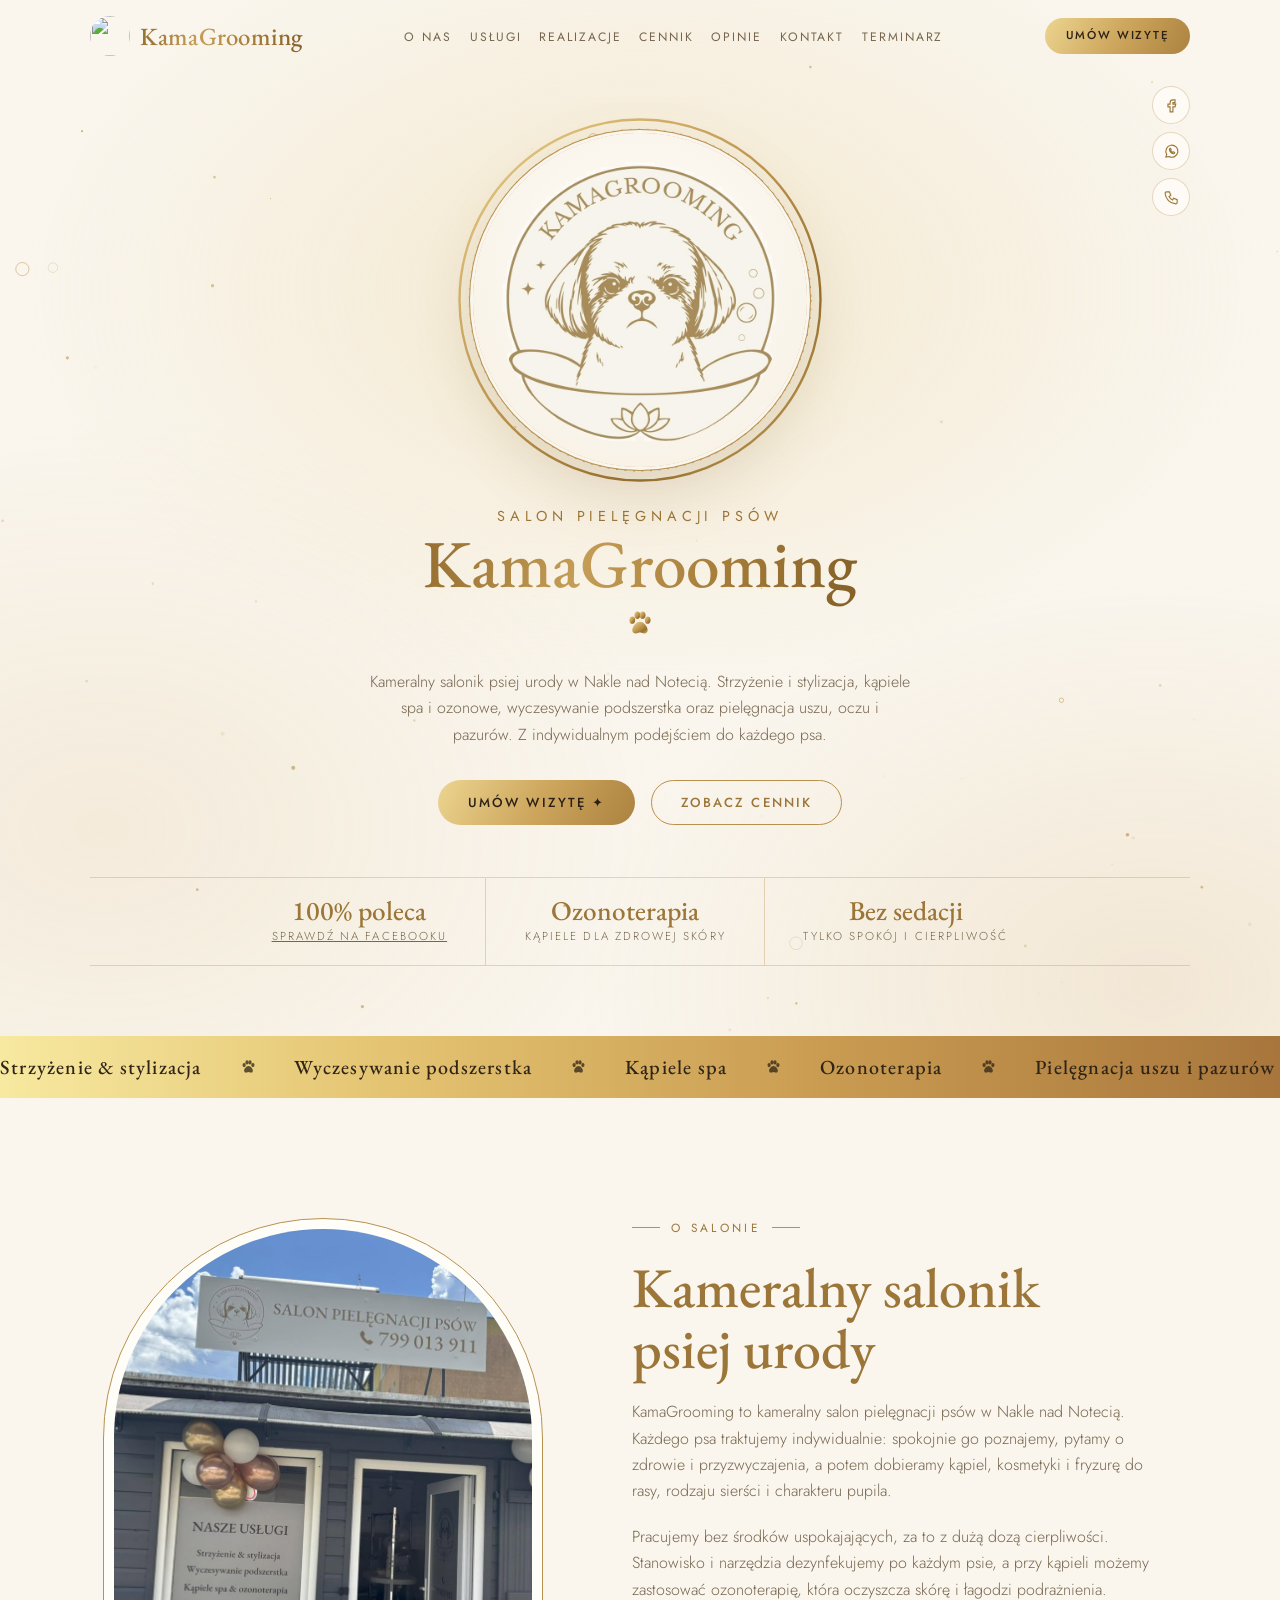
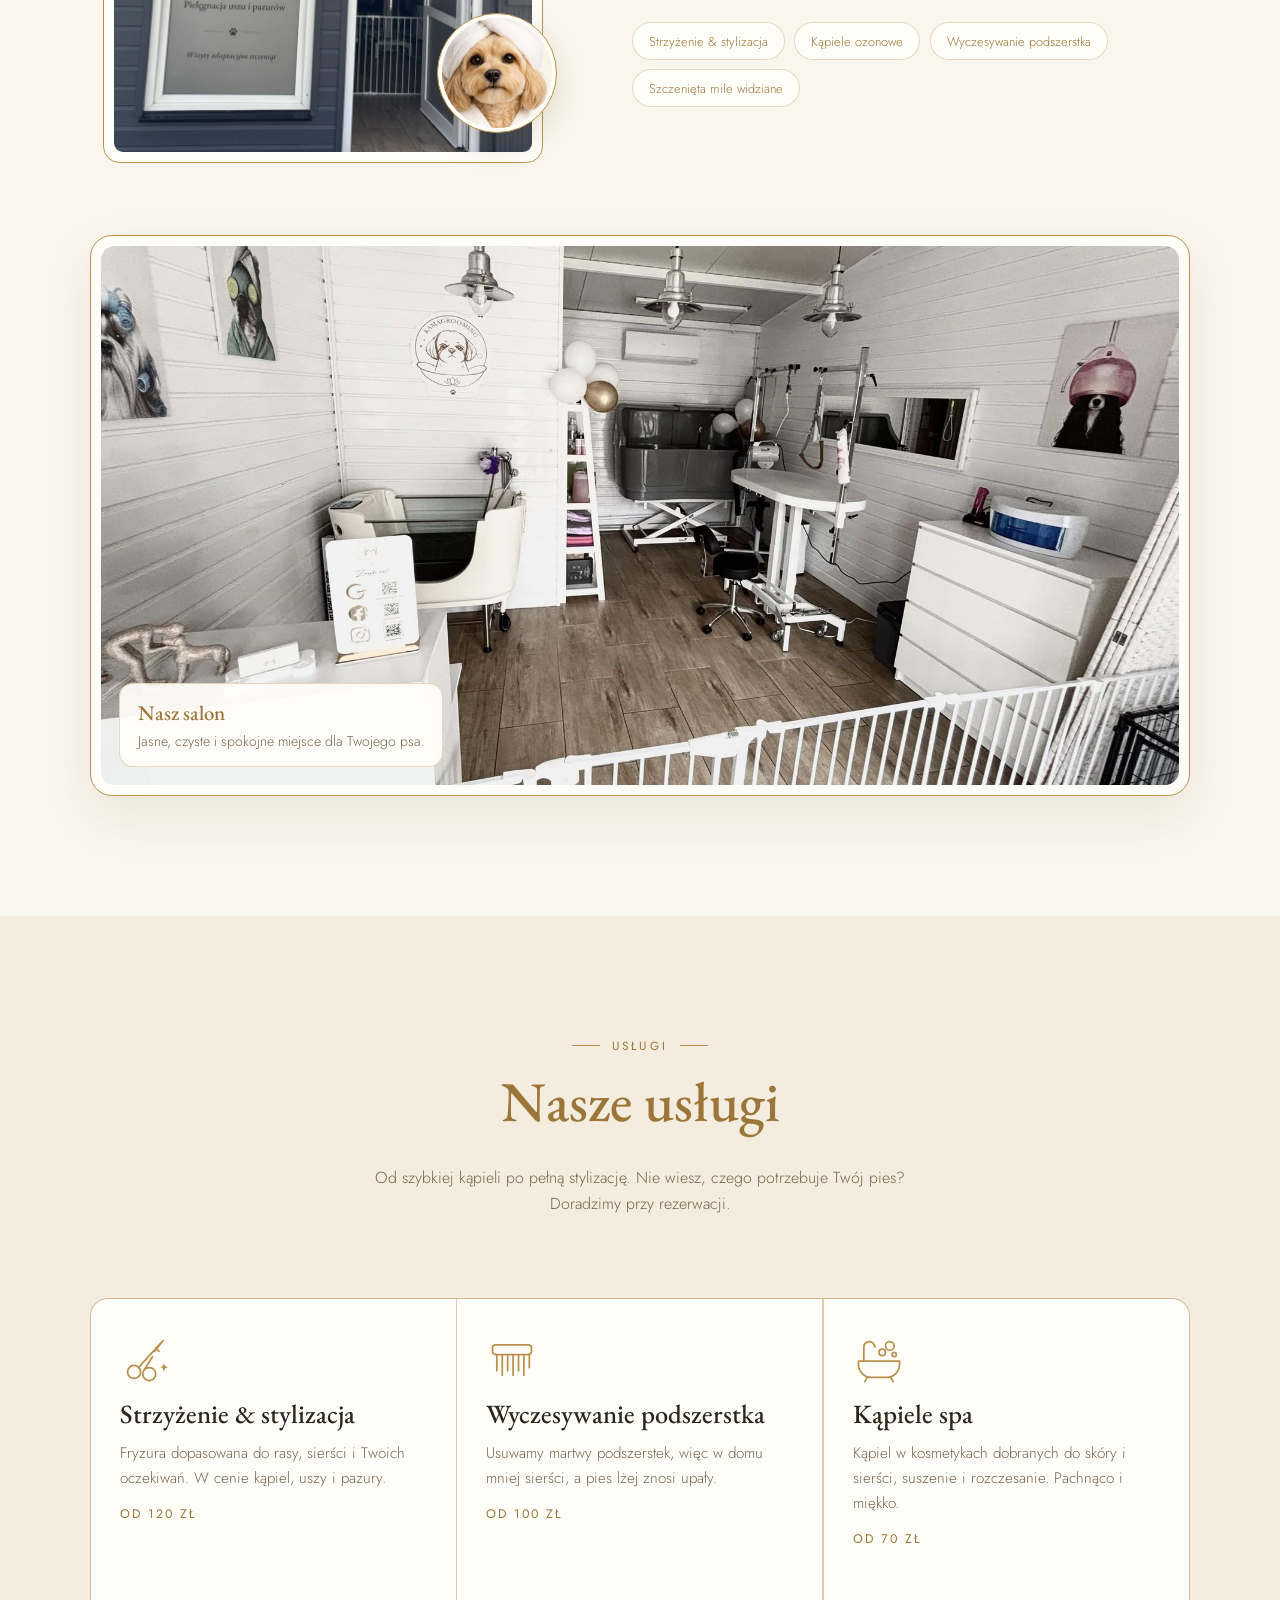
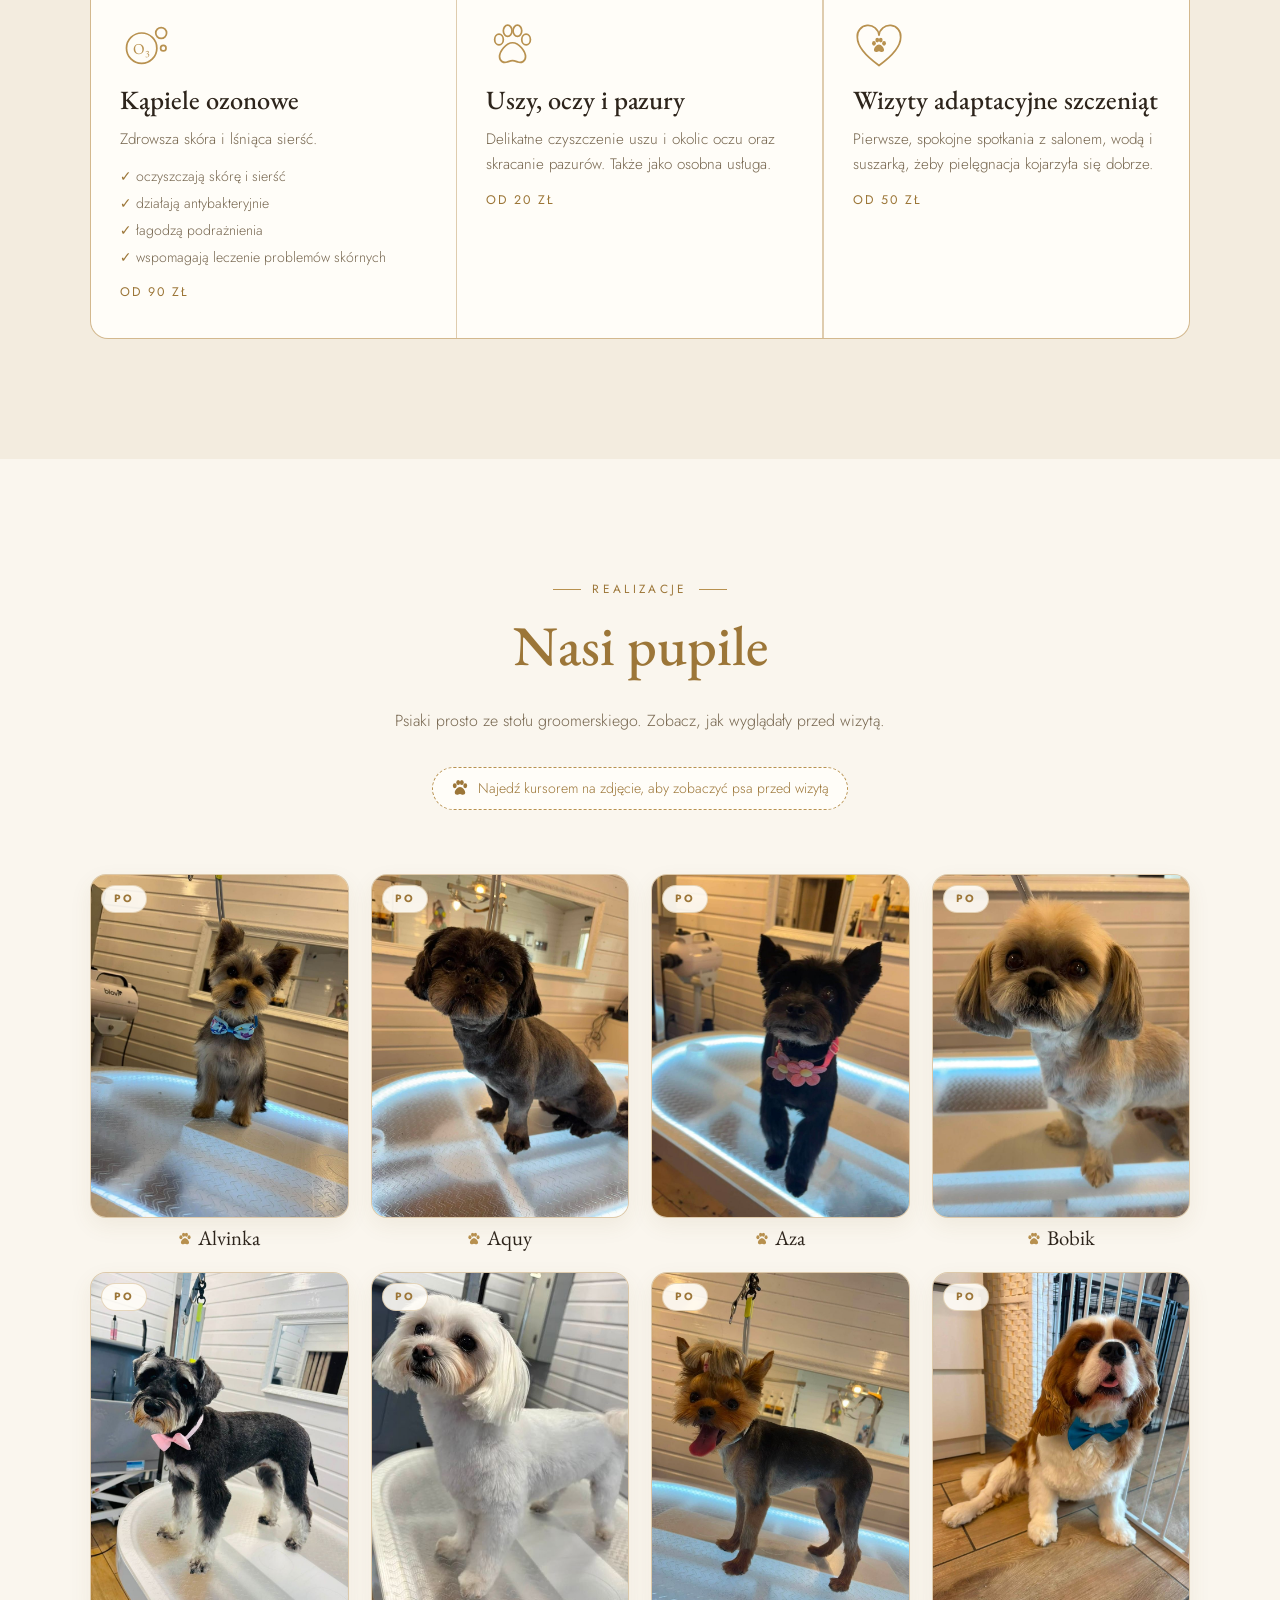
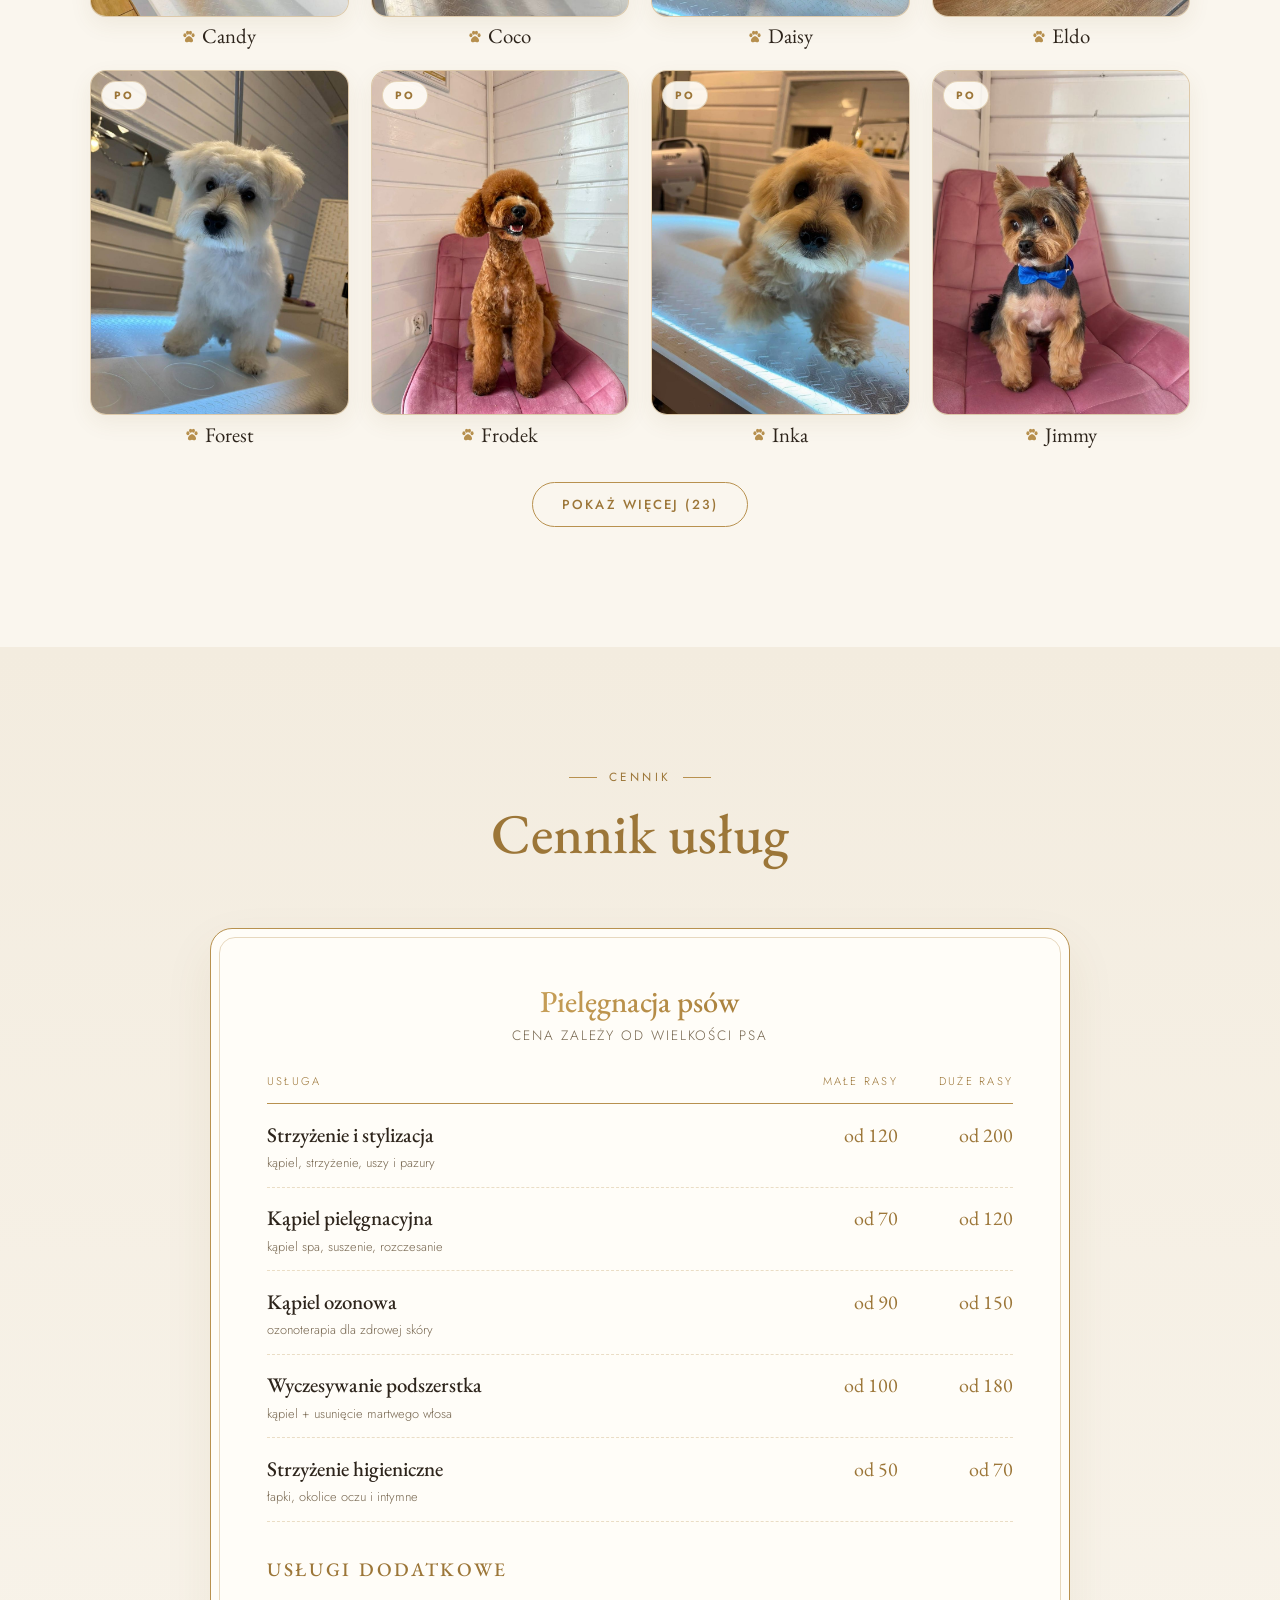
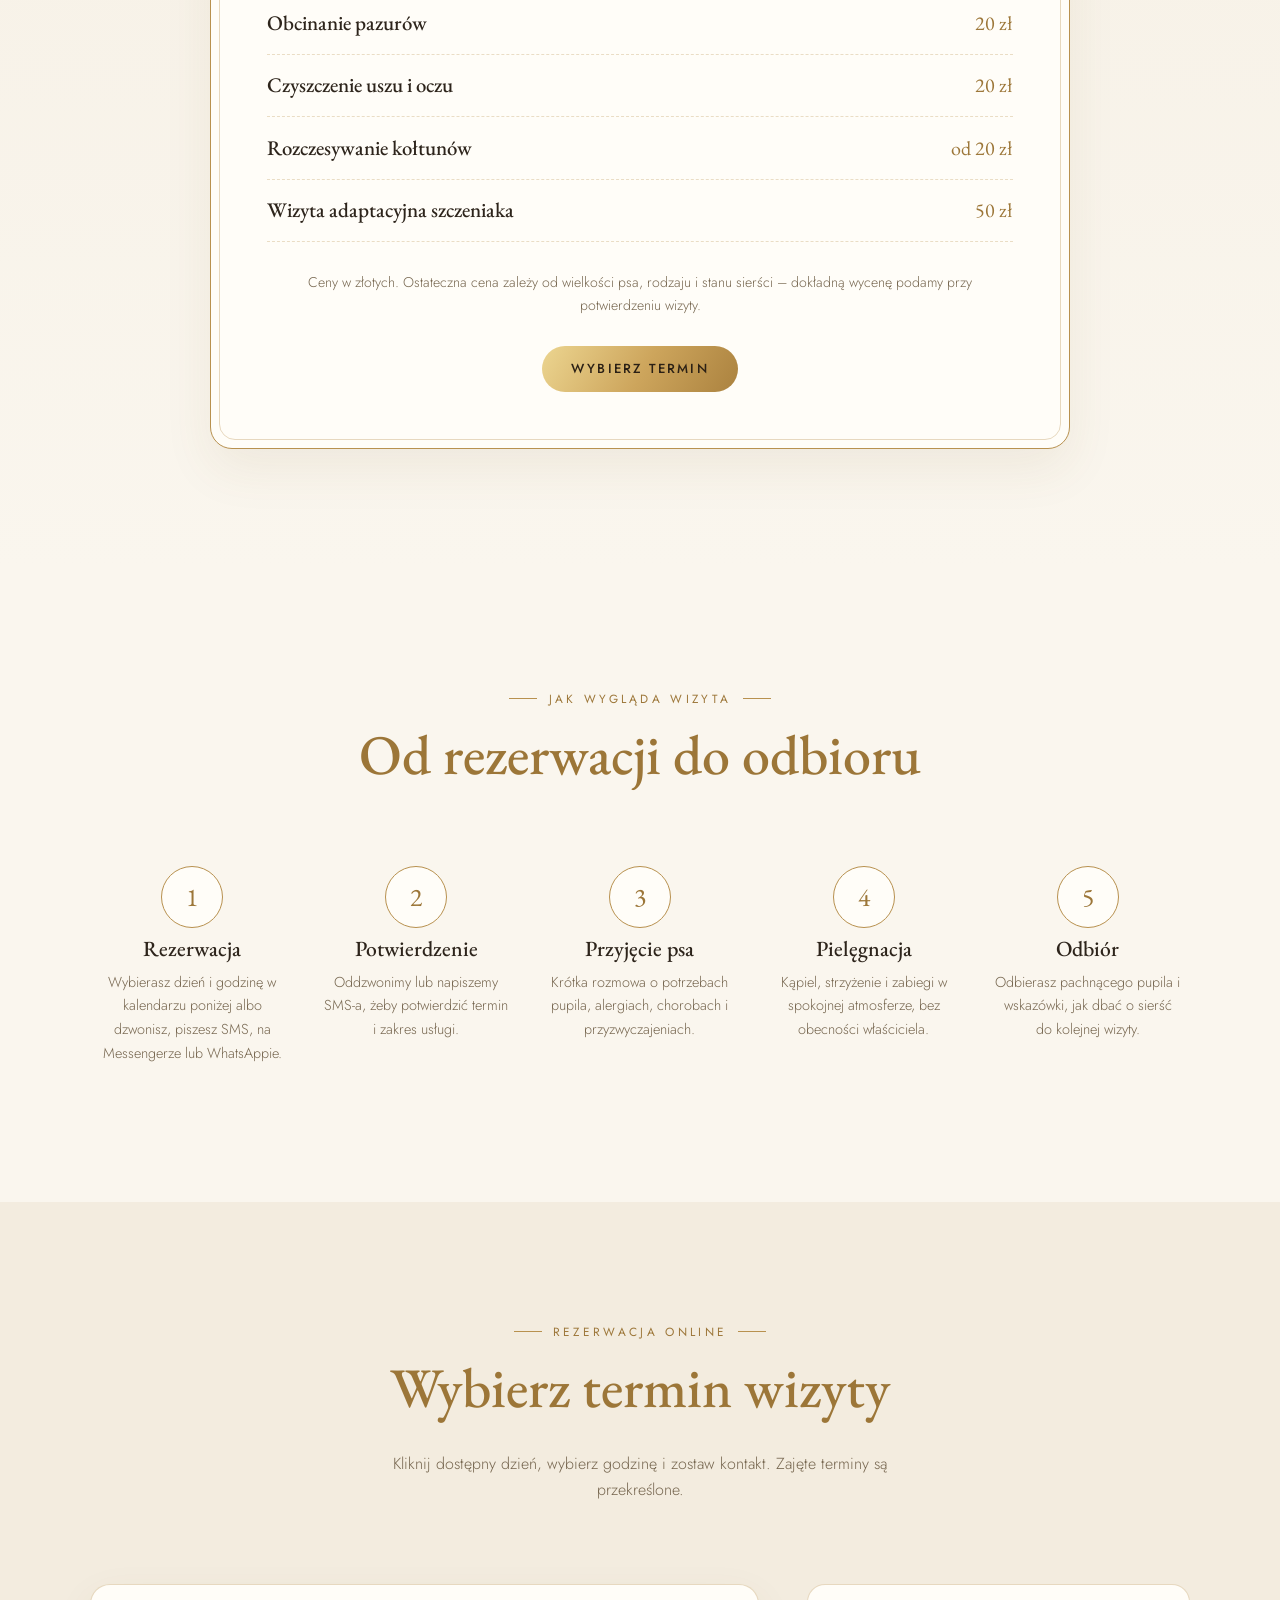
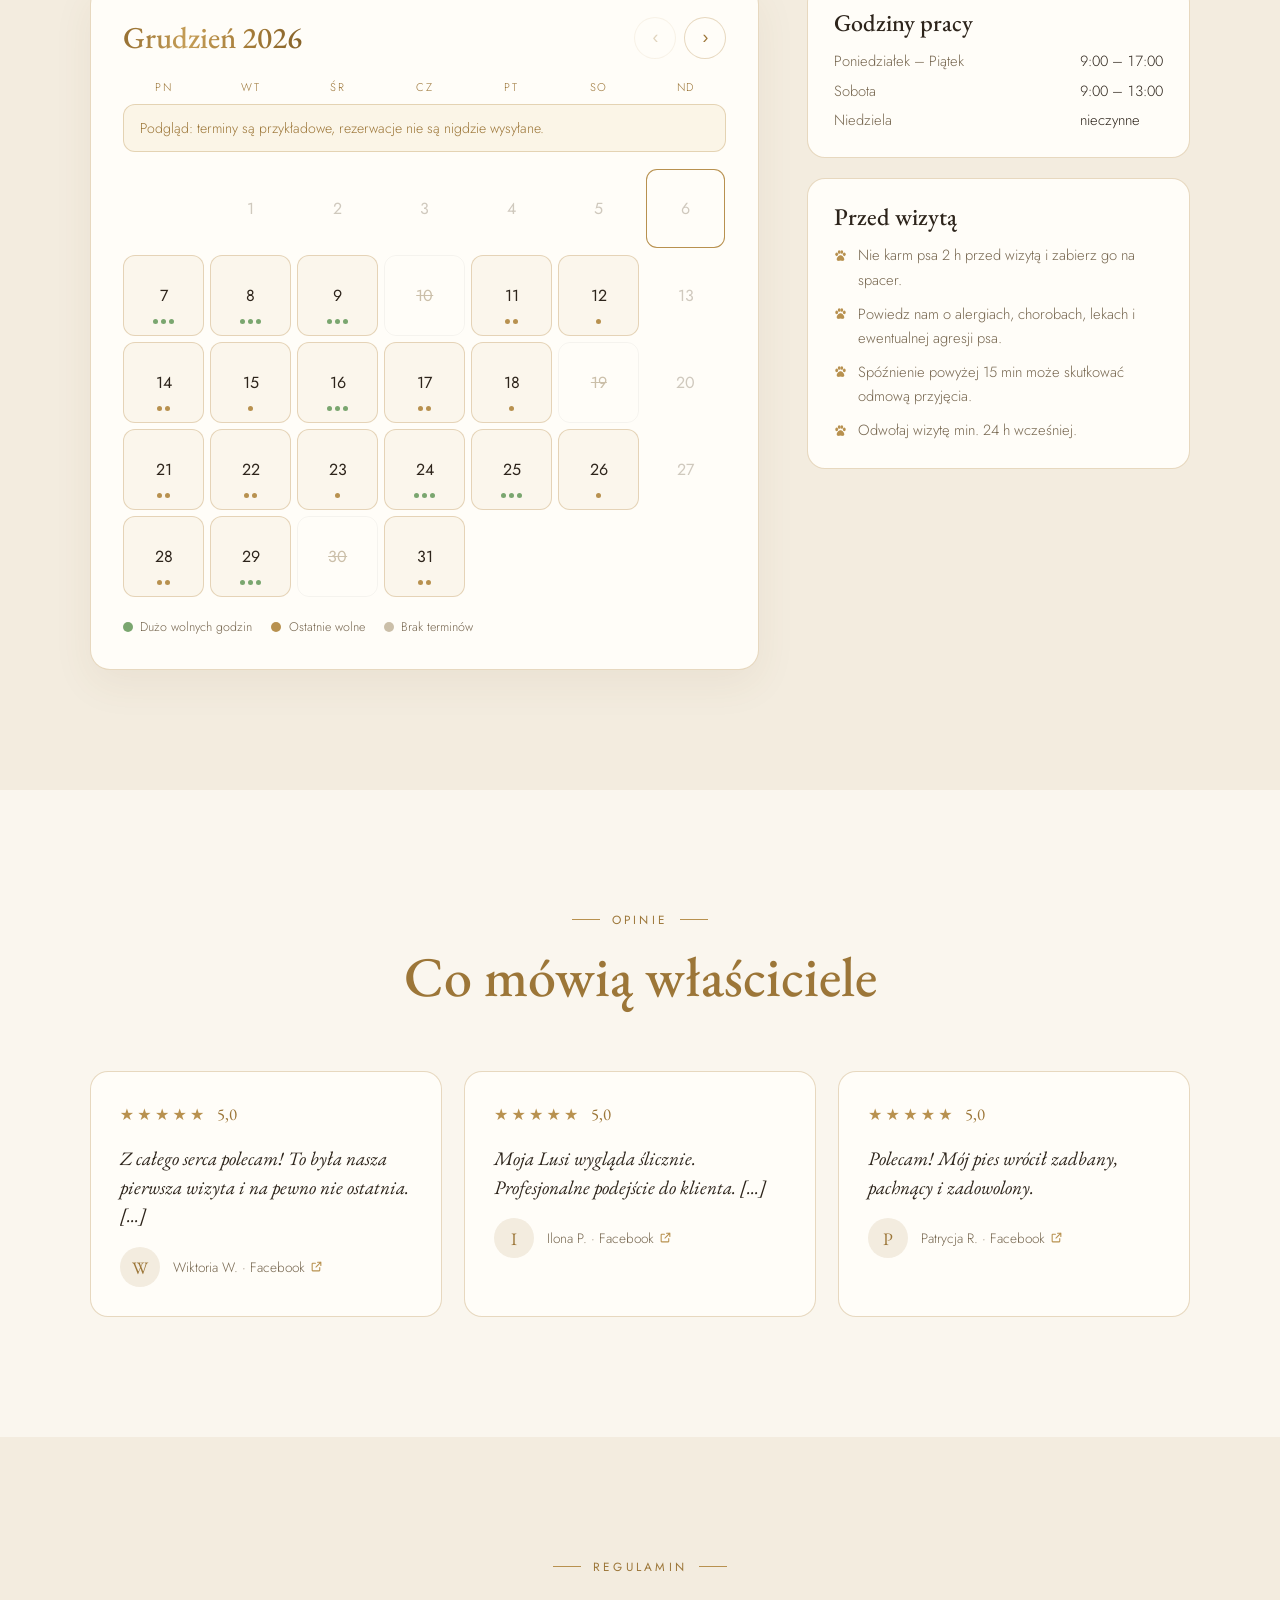
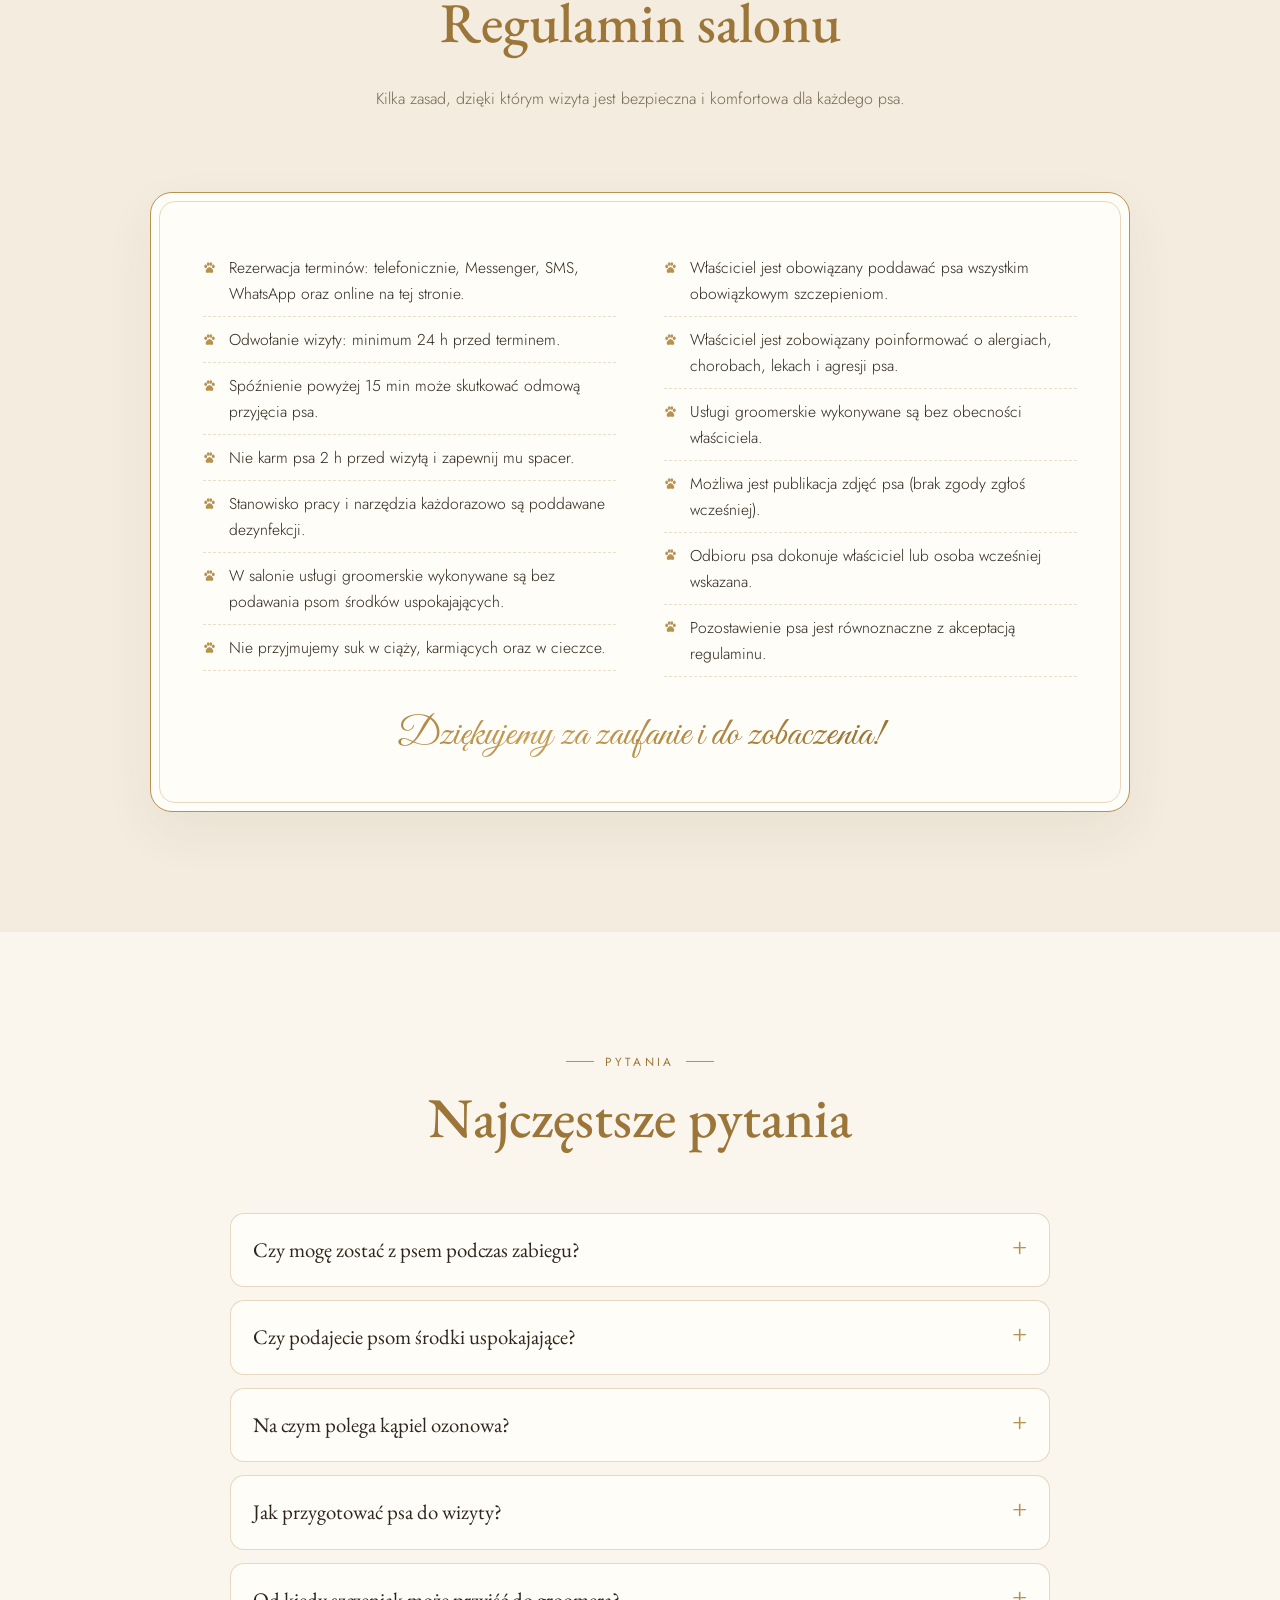
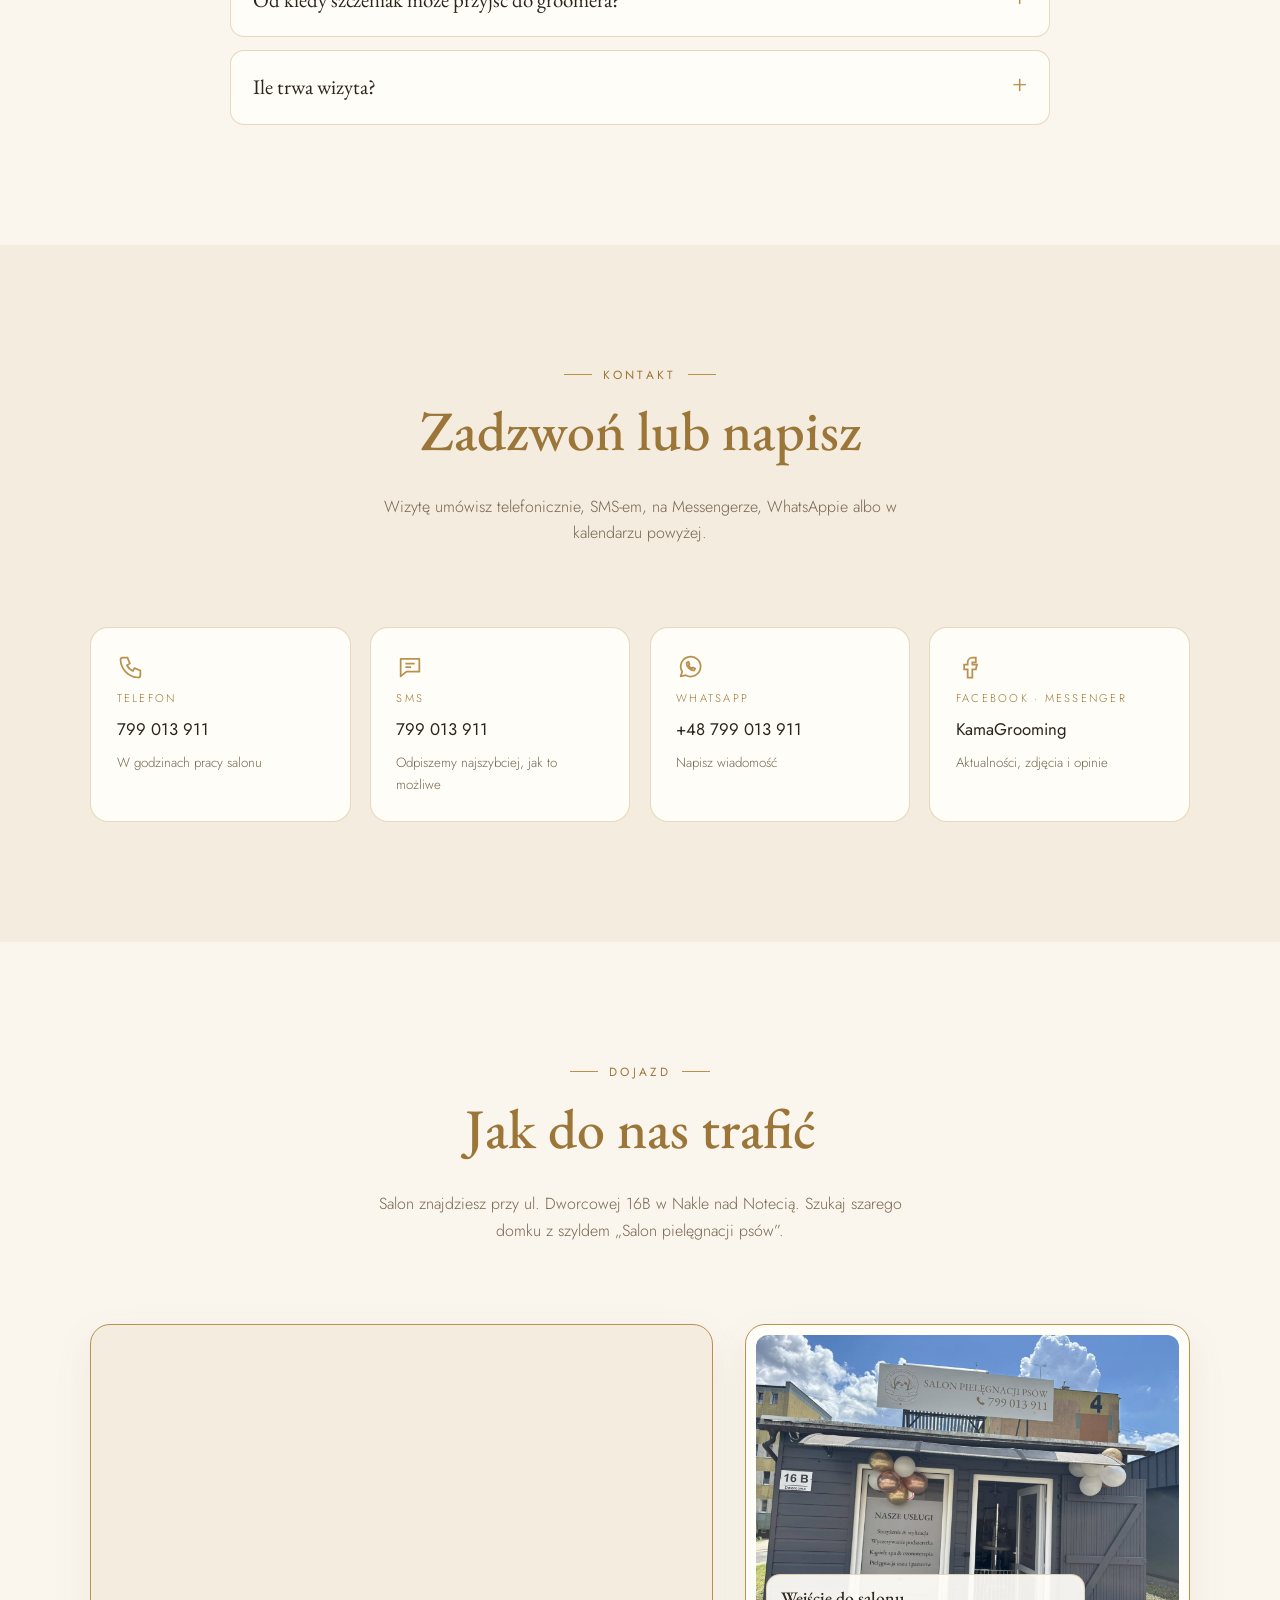
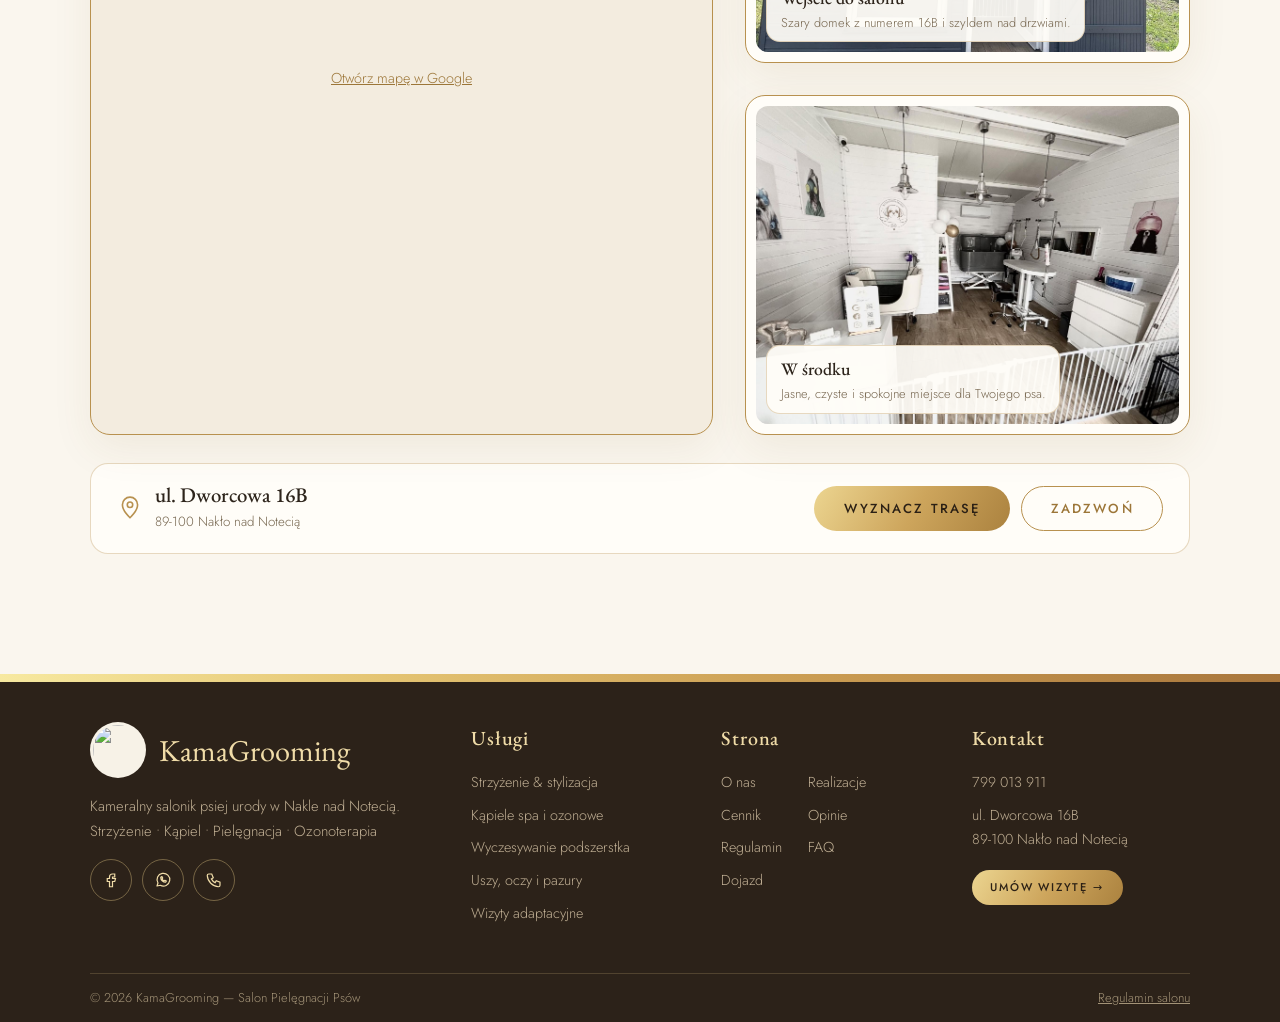
==== index.html @ 8129009f "Add files via upload" ====
<!doctype html>
<html lang="pl">
<head>
<meta charset="utf-8">
<meta name="viewport" content="width=device-width,initial-scale=1,viewport-fit=cover">
<meta name="description" content="KamaGrooming – kameralny salon pielęgnacji psów w Nakle nad Notecią. Strzyżenie i stylizacja, kąpiele spa, ozonoterapia, wyczesywanie podszerstka, pielęgnacja uszu i pazurów. Rezerwacja online.">
<meta name="theme-color" content="#faf6ee">
<link rel="manifest" href="manifest.webmanifest">
<link rel="icon" type="image/png" sizes="32x32" href="icons/favicon-32.png">
<link rel="apple-touch-icon" href="icons/apple-touch-icon.png">
<meta name="apple-mobile-web-app-capable" content="yes">
<meta name="mobile-web-app-capable" content="yes">
<meta name="apple-mobile-web-app-status-bar-style" content="default">
<meta name="apple-mobile-web-app-title" content="KamaGrooming">
<meta property="og:title" content="KamaGrooming – Salon Pielęgnacji Psów, Nakło nad Notecią">
<meta property="og:description" content="Pielęgnacja z miłością. Usługi, cennik, realizacje i rezerwacja wizyt online.">
<meta property="og:image" content="img/og.jpg">
<title>KamaGrooming – Salon Pielęgnacji Psów</title>
<link rel="preconnect" href="https://fonts.googleapis.com">
<link rel="stylesheet" href="https://fonts.googleapis.com/css2?family=EB+Garamond:ital,wght@0,400;0,500;0,600;1,400;1,500&family=Great+Vibes&family=Jost:wght@300;400;500&display=swap">
<style>
:root{padding-top:env(safe-area-inset-top,0px);padding-bottom:env(safe-area-inset-bottom,0px)}
body{margin:0}[hidden]{display:none!important}
/* Layout: centered gold emblem hero → editorial sections alternating ivory panels, gold bubbles/paws as punctuation */
:root{
  --bg:#faf6ee; --bg2:#f3ecdf; --card:#fffdf8; --ink:#2d241b; --muted:#76664f;
  --gold:#b8914f; --gold-hi:#e3c886; --gold-lo:#8f6a2e; --gold-d:#9c7638;
  --line:rgba(184,145,79,.34); --ok:#7aa66f; --busy:#cbbfa9;
  --band:linear-gradient(90deg,#f7e9a0 0%,#e4c472 30%,#c99b51 65%,#a8763c 100%);
  --btn:linear-gradient(120deg,#ecd590,#cda55c 52%,#ab823f);
  --f-display:"EB Garamond", Garamond, "Times New Roman", serif;
  --f-script:"Great Vibes", "Brush Script MT", cursive;
  --f-body:"Jost", "Segoe UI", system-ui, sans-serif;
  --gutter:clamp(16px,4vw,40px); --max:1180px;
  color-scheme:light;
}
*{box-sizing:border-box}
html{scroll-behavior:smooth;scroll-padding-top:calc(72px + env(safe-area-inset-top,0px))}
section[id]{scroll-margin-top:calc(72px + env(safe-area-inset-top,0px))}
body{background:var(--bg);color:var(--ink);font-family:var(--f-body);font-weight:300;font-size:16px;line-height:1.65;overflow-x:hidden}
img{max-width:100%;display:block}
a{color:inherit}
:focus-visible{outline:2px solid var(--gold);outline-offset:3px}
.wrap{max-width:var(--max);margin:0 auto;padding-inline:var(--gutter)}
.gold-text{background:linear-gradient(100deg,#8a6429,#c59d56 38%,#a67d39 66%,#7d5a24);-webkit-background-clip:text;background-clip:text;color:transparent}
.script{font-family:var(--f-script);font-weight:400}
.logo-text strong.gold-text,.brand b.gold-text,.sig.gold-text,.f-brand .script.gold-text,.portrait .badge b,h3.gold-text,.thanks.gold-text{padding:.12em .45em .18em;margin:-.12em -.45em -.18em;-webkit-box-decoration-break:clone;box-decoration-break:clone}
h1,h2,h3{font-family:var(--f-display);font-weight:500;line-height:1.1;text-wrap:balance;margin:0}
h2{font-size:clamp(2.2rem,5vw,3.5rem);color:var(--gold-d)}
h2 em{font-style:normal;font-weight:inherit;color:inherit}
.eyebrow{display:inline-flex;align-items:center;gap:.7rem;font-size:.74rem;letter-spacing:.28em;text-transform:uppercase;color:var(--gold-d);font-weight:400}
.eyebrow::before,.eyebrow::after{content:"";width:28px;height:1px;background:var(--gold)}
.lead{color:var(--muted);max-width:60ch}
section{padding-block:clamp(72px,10vw,120px);position:relative}
.sec-head{display:grid;gap:1rem;justify-items:center;text-align:center;margin-bottom:clamp(40px,6vw,64px)}
.btn{display:inline-flex;align-items:center;gap:.6rem;padding:.95rem 1.8rem;border-radius:999px;font:500 .82rem/1 var(--f-body);letter-spacing:.16em;text-transform:uppercase;text-decoration:none;cursor:pointer;border:1px solid var(--gold);transition:transform .25s,box-shadow .25s,background .25s}
.btn-gold{background:var(--btn) border-box;background-origin:border-box;color:#2b2015;border-color:transparent}
.btn-gold:hover{transform:translateY(-2px);box-shadow:0 10px 26px rgba(168,118,60,.32)}
/* złoty połysk przechodzący przez przyciski co kilka sekund */
.btn-gold{position:relative;overflow:hidden;isolation:isolate}
.btn-gold::after{content:"";position:absolute;top:-20%;bottom:-20%;left:0;width:45%;z-index:1;pointer-events:none;
  background:linear-gradient(105deg,transparent 0%,rgba(255,250,230,.15) 30%,rgba(255,255,255,.75) 50%,rgba(255,250,230,.15) 70%,transparent 100%);
  transform:translateX(-160%) skewX(-18deg);animation:goldShine 4.2s ease-in-out infinite}
.btn-gold:hover::after{animation-duration:1.4s}
@keyframes goldShine{0%,62%{transform:translateX(-160%) skewX(-18deg)}88%,100%{transform:translateX(340%) skewX(-18deg)}}
.btn-ghost{background:transparent;color:var(--gold-d)}
.btn-ghost:hover{background:rgba(184,145,79,.1)}
.divider{display:flex;align-items:center;justify-content:center;gap:14px;margin:0 auto}

/* NAV */
.nav{position:fixed;inset-inline:0;top:0;z-index:50;padding-top:env(safe-area-inset-top,0px);transition:background .3s,box-shadow .3s}
.nav.scrolled{background:rgba(250,246,238,.94);backdrop-filter:blur(10px);box-shadow:0 1px 0 var(--line),0 6px 24px rgba(120,90,40,.06)}
.nav-in{display:flex;align-items:center;justify-content:space-between;gap:1rem;height:72px}
.brand{display:flex;align-items:center;gap:.6rem;text-decoration:none}
.brand img{width:40px;height:40px}
.brand b{font-family:var(--f-display);font-weight:500;font-size:1.55rem;line-height:1;letter-spacing:.01em}
.nav ul{display:flex;gap:1.6rem;list-style:none;margin:0;padding:0}.nav ul a{white-space:nowrap}
@media (max-width:1360px){.nav ul{gap:1.1rem}.nav ul a{letter-spacing:.1em}}
.nav ul a{text-decoration:none;font-size:.76rem;letter-spacing:.16em;text-transform:uppercase;color:var(--muted);transition:color .2s;font-weight:400}
.nav ul a:hover,.nav ul a.act{color:var(--gold-d)}
.nav ul a{position:relative}.nav ul a.act::after{content:"";position:absolute;left:0;right:0;bottom:-6px;height:1.5px;background:var(--btn);border-radius:2px}
.nav .btn{padding:.7rem 1.2rem;font-size:.72rem;white-space:nowrap}
.burger{display:none;background:var(--card);border:1px solid var(--line);border-radius:10px;width:44px;height:44px;color:var(--gold-d);cursor:pointer;font-size:1.1rem}
.mobile-menu{position:fixed;inset:0;z-index:60;background:var(--bg);display:grid;place-content:center;gap:1.3rem;text-align:center;padding:var(--gutter)}
.mobile-menu a{font-family:var(--f-display);font-size:1.9rem;text-decoration:none;color:var(--ink)}
.mobile-menu .close{position:absolute;top:calc(18px + env(safe-area-inset-top,0px));right:18px}
/* wstążka zawsze w jednej linii z logo, zakładki na środku */
.nav-in>nav{flex:1;display:flex;justify-content:center;min-width:0}
@media (max-width:1180px) and (min-width:821px){.nav ul{gap:.9rem}.nav ul a{font-size:.66rem;letter-spacing:.08em}.nav .btn{padding:.6rem .95rem;font-size:.64rem;letter-spacing:.1em}}
@media (max-width:1040px) and (min-width:821px){.brand b{display:none}}
/* telefon / bardzo wąskie okno: zakładki w drugim rzędzie (przewijane w bok, gdy się nie mieszczą) */
@media (max-width:820px){
  .nav-in{flex-wrap:wrap;height:auto;padding-top:8px;row-gap:0}
  .nav-in>nav{order:3;flex:0 0 auto;width:calc(100% + 2*var(--gutter));margin:6px calc(-1*var(--gutter)) 0;overflow-x:auto;scrollbar-width:none;border-top:1px solid var(--line);-webkit-overflow-scrolling:touch}
  .nav-in>nav::-webkit-scrollbar{display:none}
  .nav ul{display:flex;justify-content:center;gap:1.4rem;padding:.6rem var(--gutter);width:max-content;min-width:100%;margin:0 auto}
  .nav ul a{font-size:.72rem}
  .burger{display:none}
  html{scroll-padding-top:calc(112px + env(safe-area-inset-top,0px))}section[id]{scroll-margin-top:calc(112px + env(safe-area-inset-top,0px))}
  .hero{padding-top:calc(150px + env(safe-area-inset-top,0px))}
  .soc-hero{top:calc(126px + env(safe-area-inset-top,0px))}
}
@media (max-width:600px){
  .brand img{width:34px;height:34px}.brand b{font-size:1.3rem}
  .nav .btn{padding:.55rem .85rem;font-size:.62rem;letter-spacing:.1em}
  .nav ul{gap:1.1rem;justify-content:flex-start}.nav ul a{font-size:.68rem;letter-spacing:.12em}
}

/* HERO */
.hero{padding-top:calc(110px + env(safe-area-inset-top,0px));padding-bottom:70px;text-align:center;overflow:hidden;
  background:radial-gradient(ellipse 70% 55% at 50% 28%,rgba(227,200,134,.30),transparent 70%),radial-gradient(ellipse 45% 40% at 90% 95%,rgba(201,155,81,.16),transparent),radial-gradient(ellipse 45% 40% at 8% 80%,rgba(201,155,81,.12),transparent),var(--bg)}
.sparkles{position:absolute;inset:0;width:100%;height:100%;display:block;pointer-events:none}
.emblem{position:relative;width:min(380px,78vw);aspect-ratio:1;margin:0 auto 1.4rem}
.emblem .ring{position:absolute;inset:0}
.emblem{cursor:pointer;-webkit-tap-highlight-color:transparent}
.emblem.spin{animation:coin 1.9s cubic-bezier(.1,.7,.2,1)}
@keyframes coin{0%{transform:perspective(1000px) rotateY(0)}100%{transform:perspective(1000px) rotateY(1800deg)}}
.emblem .disc{position:absolute;inset:6%;z-index:1;border-radius:50%;overflow:hidden;background:radial-gradient(circle at 50% 40%,#fffdf8,#f6efe2);box-shadow:0 0 0 3px var(--bg),0 0 0 4px var(--gold),0 24px 60px rgba(120,86,36,.18)}
.emblem .disc img{position:absolute;inset:0;width:100%;height:100%;object-fit:contain}
.logo-text{display:grid;gap:.15rem;justify-items:center;margin:-.2rem auto 1.8rem}
.logo-text small{font-family:var(--f-body);font-weight:400;font-size:clamp(.74rem,2.6vw,.9rem);letter-spacing:.34em;text-transform:uppercase;color:var(--gold-d)}
.logo-text strong{font-family:var(--f-display);font-weight:500;font-size:clamp(2.7rem,9vw,4.2rem);line-height:1.1}
.logo-text .pawline{width:min(220px,58vw);margin-top:.2rem}
.emblem .sprig{position:absolute;width:34%;z-index:2}
.emblem .sprig.l{left:-19%;bottom:-4%}
.emblem .sprig.r{right:-19%;bottom:-4%;transform:scaleX(-1)}
.tag-script{font-family:var(--f-script);font-weight:400;font-size:clamp(2.3rem,6vw,3.3rem);line-height:1.2;margin:0;color:var(--gold-d)}
.hero p.lead{margin:1rem auto 2rem}
.hero-ctas{display:flex;flex-wrap:wrap;gap:1rem;justify-content:center}
.hero-facts{display:flex;flex-wrap:wrap;justify-content:center;gap:0;margin-top:3.2rem;border-block:1px solid var(--line)}
.hero-facts div{padding:1.2rem clamp(1rem,3vw,2.4rem);display:grid;gap:.2rem}
.hero-facts div+div{border-left:1px solid var(--line)}
.hero-facts b{font-family:var(--f-display);font-size:1.7rem;font-weight:500;color:var(--gold-d);line-height:1}
.hero-facts span{font-size:.72rem;letter-spacing:.18em;text-transform:uppercase;color:var(--muted)}
@media (max-width:560px){.hero-facts div+div{border-left:0;border-top:1px solid var(--line)}.hero-facts div{width:100%}}

/* MARQUEE (złoty pas jak na plakacie) */
.marquee{overflow:hidden;background:var(--band);color:#2f2416;padding-block:.9rem}
.marquee-track{display:flex;gap:2.4rem;width:max-content;animation:mq 42s linear infinite}
.marquee span{font-family:var(--f-display);font-size:1.25rem;font-weight:500;letter-spacing:.06em;white-space:nowrap;display:inline-flex;align-items:center;gap:2.4rem}
.marquee span::after{content:"";width:16px;height:14px;background:currentColor;opacity:.75;-webkit-mask:var(--paw) center/contain no-repeat;mask:var(--paw) center/contain no-repeat}
:root{--paw:url("data:image/svg+xml,%3Csvg xmlns='http://www.w3.org/2000/svg' viewBox='0 0 24 22'%3E%3Cellipse cx='5' cy='8' rx='2.6' ry='3.3'/%3E%3Cellipse cx='9.6' cy='3.6' rx='2.6' ry='3.4'/%3E%3Cellipse cx='14.4' cy='3.6' rx='2.6' ry='3.4'/%3E%3Cellipse cx='19' cy='8' rx='2.6' ry='3.3'/%3E%3Cpath d='M12 9.5c-3.6 0-7 4.6-7 7.6 0 2.6 2.4 3.4 4.2 2.8 1.2-.4 1.9-.8 2.8-.8s1.6.4 2.8.8c1.8.6 4.2-.2 4.2-2.8 0-3-3.4-7.6-7-7.6z'/%3E%3C/svg%3E")}
@keyframes mq{to{transform:translateX(-50%)}}

/* ABOUT */
.about-grid{display:grid;grid-template-columns:minmax(0,5fr) minmax(0,6fr);gap:clamp(32px,6vw,80px);align-items:stretch}
.portrait{position:relative;max-width:440px;justify-self:center;width:100%;align-self:center}
.portrait .frame{border-radius:240px 240px 18px 18px;overflow:hidden;border:1px solid var(--gold);padding:10px;background:var(--card)}
.portrait .ph{border-radius:230px 230px 10px 10px;aspect-ratio:4/5;overflow:hidden;background:#f5f1e4}
.portrait .ph img{width:100%;height:100%;object-fit:cover;object-position:50% 20%}
.portrait .badge{position:absolute;right:-14px;bottom:30px;background:var(--card);border:1px solid var(--gold);border-radius:50%;width:120px;height:120px;display:grid;place-content:center;text-align:center;box-shadow:0 12px 30px rgba(120,86,36,.18)}
.portrait .badge b{font-family:var(--f-script);font-weight:400;font-size:1.7rem;line-height:1;color:var(--gold-d);white-space:nowrap}
.portrait .badge.pic{display:block;padding:4px;overflow:hidden}.portrait .badge.pic img{width:100%;height:100%;border-radius:50%;object-fit:cover}
.portrait .badge span{font-size:.6rem;letter-spacing:.2em;text-transform:uppercase;color:var(--muted)}
.portrait .deco{position:absolute;left:-34px;top:-14px;width:120px}
.about-copy{display:grid;gap:1.2rem;align-content:center;grid-template-rows:auto auto auto auto auto 1fr}
.about-copy p{margin:0;color:var(--muted);max-width:58ch}
.about-copy .sig{font-family:var(--f-script);font-size:2.6rem;line-height:1;justify-self:start;align-self:center}
.chips{display:flex;flex-wrap:wrap;gap:.6rem}
.chip{border:1px solid var(--line);border-radius:999px;padding:.45rem 1rem;font-size:.8rem;color:var(--gold-d);background:var(--card)}
.salon-pic{position:relative;margin:clamp(40px,6vw,72px) 0 0;border:1px solid var(--gold);border-radius:22px;padding:10px;background:var(--card);box-shadow:0 20px 50px rgba(120,86,36,.1)}
.salon-pic img{width:100%;height:auto;aspect-ratio:16/8;object-fit:cover;object-position:50% 62%;border-radius:14px}
.salon-pic figcaption{position:absolute;left:28px;bottom:28px;background:rgba(255,253,248,.93);border:1px solid var(--line);border-radius:14px;padding:.75rem 1.1rem;font-size:.88rem;color:var(--muted)}
.salon-pic figcaption b{display:block;font-family:var(--f-display);font-weight:500;font-size:1.3rem;color:var(--gold-d)}
@media (max-width:640px){.salon-pic img{aspect-ratio:4/3}.salon-pic figcaption{position:static;margin-top:10px;border:0;padding:.2rem .4rem}}
@media (max-width:860px){.about-copy{grid-template-rows:none}.about-grid{grid-template-columns:1fr}.portrait .badge{right:0}}

/* SERVICES */
.services{background:var(--bg2)}
.svc-grid{display:grid;grid-template-columns:repeat(3,minmax(0,1fr));gap:1px;background:var(--line);border:1px solid var(--line);border-radius:18px;overflow:hidden}
.svc{background:var(--card);padding:2.2rem 1.8rem;display:grid;gap:.8rem;align-content:start;transition:background .3s}
.svc:hover{background:#fffaf0}
/* kafelki usług reagują na mysz: lekko się przechylają w stronę kursora, złoty refleks, ikonka ożywa */
.svc{position:relative;transition:transform .35s cubic-bezier(.2,.8,.3,1),box-shadow .35s,background .3s;will-change:transform}
.svc::after{content:"";position:absolute;inset:0;pointer-events:none;opacity:0;transition:opacity .3s;background:radial-gradient(circle at var(--gx,50%) var(--gy,50%),rgba(236,210,140,.28),transparent 55%)}
.svc.tilt{z-index:2;box-shadow:0 18px 40px rgba(120,86,36,.16);transition:transform .08s linear,box-shadow .35s,background .3s}
.svc.tilt::after{opacity:1}
.svc .ic{transition:transform .4s cubic-bezier(.3,1.6,.5,1)}
@media (hover:hover){.svc:hover .ic{transform:scale(1.14) rotate(-6deg);animation:icPlay 1.1s ease-in-out .1s}}
@keyframes icPlay{0%,100%{transform:scale(1.14) rotate(-6deg)}25%{transform:scale(1.18) rotate(8deg)}50%{transform:scale(1.12) rotate(-10deg)}75%{transform:scale(1.16) rotate(4deg)}}
.svc .ic{width:52px;height:52px;color:var(--gold)}
.svc h3{font-size:1.65rem;color:var(--ink)}
.svc p{margin:0;color:var(--muted);font-size:.95rem}
.svc ul{margin:0;padding:0;list-style:none;display:grid;gap:.25rem;font-size:.88rem;color:var(--muted)}
.svc li::before{content:"✓ ";color:var(--gold-d);font-weight:500}
.svc .from{font-size:.78rem;letter-spacing:.16em;text-transform:uppercase;color:var(--gold-d);font-weight:400}
@media (max-width:900px){.svc-grid{grid-template-columns:repeat(2,minmax(0,1fr))}}
@media (max-width:560px){.svc-grid{grid-template-columns:1fr}}

/* REALIZACJE — przed / po */
.ba-hint{display:inline-flex;align-items:center;gap:.6rem;margin:0 auto;padding:.55rem 1.1rem;border:1px dashed var(--gold);border-radius:999px;font-size:.88rem;color:var(--gold-d);background:var(--card)}
.ba-hint svg{width:18px;height:18px;flex:none}
.ba-hint .t{display:none}
@media (hover:none),(pointer:coarse){.ba-hint .m{display:none}.ba-hint .t{display:inline}}
.touch .ba-hint .m{display:none}.touch .ba-hint .t{display:inline}
.dogs{display:grid;grid-template-columns:repeat(4,minmax(0,1fr));gap:clamp(12px,1.8vw,22px)}
@media (max-width:980px){.dogs{grid-template-columns:repeat(3,minmax(0,1fr))}}
@media (max-width:640px){.dogs{grid-template-columns:repeat(2,minmax(0,1fr))}}
.dog{padding:0;border:0;background:none;font:inherit;color:inherit;text-align:center;cursor:zoom-in;display:grid;gap:.55rem;-webkit-touch-callout:none;-webkit-user-select:none;user-select:none}
.dog .ph{position:relative;display:block;aspect-ratio:3/4;border-radius:16px;overflow:hidden;border:1px solid var(--line);background:#efe7d8;box-shadow:0 8px 22px rgba(120,86,36,.08);transition:transform .3s,box-shadow .3s,border-color .3s}
.dog .ph img{position:absolute;inset:0;width:100%;height:100%;object-fit:cover;pointer-events:none;-webkit-user-drag:none}
.dog .ph .b{opacity:0;transition:opacity .35s ease}
.dog .tag{position:absolute;left:10px;top:10px;padding:.28rem .75rem;border-radius:999px;background:rgba(255,253,248,.9);border:1px solid var(--line);font-size:.66rem;letter-spacing:.2em;text-transform:uppercase;color:var(--gold-d);font-weight:500}
.dog .tag .pr{display:none}
.dog .nm{font-family:var(--f-display);font-size:1.3rem;line-height:1.1;display:inline-flex;align-items:center;justify-content:center;gap:.4rem;color:var(--ink)}
.dog .nm svg{width:14px;height:14px;color:var(--gold)}
@media (hover:hover){.dog:hover .ph{transform:translateY(-3px);box-shadow:0 16px 34px rgba(120,86,36,.16);border-color:var(--gold)}.dog:hover .b{opacity:1}.dog:hover .tag .po{display:none}.dog:hover .tag .pr{display:inline}}
.dog.hold .b{opacity:1}.dog.hold .tag .po{display:none}.dog.hold .tag .pr{display:inline}.dog.hold .ph{border-color:var(--gold)}
.more{display:flex;justify-content:center;margin-top:2.2rem}
.lb{position:fixed;inset:0;z-index:85;background:rgba(36,28,20,.92);display:grid;place-items:center;padding:var(--gutter)}
.lb .stage{position:relative;-webkit-touch-callout:none;user-select:none}
.lb img{max-height:78vh;width:auto;max-width:100%;border-radius:12px;border:1px solid var(--gold)}
.lb img.b2{position:absolute;inset:0;width:100%;height:100%;object-fit:cover;opacity:0;transition:opacity .3s}
.lb.before img.b2{opacity:1}
.lb .x{position:absolute;top:calc(16px + env(safe-area-inset-top,0px));right:16px}
.lb .pv,.lb .nx{position:absolute;top:50%;transform:translateY(-50%)}
.lb .pv{left:12px}.lb .nx{right:12px}
.lb .icon-btn{background:rgba(255,253,248,.12);color:#f3e2b8;border-color:rgba(227,200,134,.5)}
.lb .bar{position:absolute;bottom:calc(14px + env(safe-area-inset-bottom,0px));left:50%;transform:translateX(-50%);display:flex;align-items:center;gap:1rem;color:#e9dcc3;font-size:.85rem;white-space:nowrap}
.lb .bar b{font-family:var(--f-display);font-weight:500;font-size:1.35rem;color:#f3e2b8}
.lb .tog{background:none;border:1px solid rgba(227,200,134,.6);color:#f3e2b8;border-radius:999px;padding:.45rem 1rem;font:500 .72rem var(--f-body);letter-spacing:.16em;text-transform:uppercase;cursor:pointer}
.lb .cnt{font-variant-numeric:tabular-nums;letter-spacing:.14em;color:#b9a98f}

.certs-sec{padding-top:0}
.cert-grid{display:flex;flex-wrap:wrap;justify-content:center;gap:clamp(14px,2vw,22px);max-width:1000px;margin:0 auto}
.cert{flex:0 1 calc((100% - 2*clamp(14px,2vw,22px))/3);padding:0;border:1px solid var(--line);border-radius:14px;background:var(--card);cursor:zoom-in;overflow:hidden;display:flex;flex-direction:column;color:var(--ink);font:inherit;text-align:center;transition:border-color .3s,transform .3s}
.cert:hover{border-color:var(--gold);transform:translateY(-3px)}
.cert .cimg{display:block;aspect-ratio:4/3;background:#fff;padding:10px}
.cert img{width:100%;height:100%;object-fit:contain}
.cert .ct{padding:.8rem 1rem;font-size:.9rem;color:var(--muted)}
@media (max-width:860px){.cert{flex-basis:calc((100% - clamp(14px,2vw,22px))/2)}}
@media (max-width:520px){.cert{flex-basis:100%}}

/* PRICING */
.pricing{background:linear-gradient(180deg,var(--bg2),var(--bg))}
.price-board{max-width:860px;margin:0 auto;border:1px solid var(--gold);border-radius:22px;padding:clamp(24px,5vw,56px);background:var(--card);position:relative;box-shadow:0 20px 50px rgba(120,86,36,.08)}
.price-board::before{content:"";position:absolute;inset:8px;border:1px solid var(--line);border-radius:16px;pointer-events:none}
.price-board .corner{position:absolute;width:74px}
.price-board .corner.tl{top:-28px;left:-24px}
.price-board .corner.br{bottom:-28px;right:-24px;transform:rotate(180deg)}
.pb-head{display:grid;grid-template-columns:1fr 6.2rem 6.2rem;gap:1rem;padding-bottom:.8rem;border-bottom:1px solid var(--gold);font-size:.7rem;letter-spacing:.2em;text-transform:uppercase;color:var(--gold-d)}
.pb-head span:not(:first-child){text-align:right}
.pb-sub{text-align:center;margin-bottom:1.6rem;display:grid;gap:.3rem}
.pb-sub h3{font-size:1.9rem}
.pb-sub span{color:var(--muted);font-size:.85rem;letter-spacing:.14em;text-transform:uppercase}
.row{display:grid;grid-template-columns:1fr 6.2rem 6.2rem;gap:1rem;align-items:baseline;padding:.85rem 0;border-bottom:1px dashed rgba(184,145,79,.3)}
.row .n{font-family:var(--f-display);font-size:1.3rem;font-weight:500}
.row .n small{display:block;font-family:var(--f-body);font-size:.8rem;color:var(--muted);font-weight:300}
.row .p{font-family:var(--f-display);font-size:1.25rem;color:var(--gold-d);font-variant-numeric:tabular-nums;text-align:right;white-space:nowrap}
.row .p.dim{color:var(--busy)}
.pb-extra{margin-top:2rem}
.pb-extra h4{font-family:var(--f-display);font-weight:500;font-size:1.2rem;letter-spacing:.14em;text-transform:uppercase;color:var(--gold-d);margin:0 0 .4rem}
.pb-extra .row{grid-template-columns:1fr auto}
.pb-foot{margin-top:1.8rem;text-align:center;color:var(--muted);font-size:.88rem}
.pb-cta{text-align:center;margin-top:1.8rem}

/* PROCESS */
.steps{display:grid;grid-template-columns:repeat(5,minmax(0,1fr));gap:1.2rem}
.step{text-align:center;display:grid;gap:.6rem;justify-items:center;align-content:start;padding:1rem .6rem}
.step .num{width:62px;height:62px;border-radius:50%;border:1px solid var(--gold);display:grid;place-items:center;font-family:var(--f-display);font-size:1.6rem;color:var(--gold-d);background:var(--card)}
.step h3{font-size:1.35rem}
.step p{margin:0;color:var(--muted);font-size:.9rem}
@media (max-width:900px){.steps{grid-template-columns:repeat(2,minmax(0,1fr))}}
@media (max-width:520px){.steps{grid-template-columns:1fr}}

/* BOOKING */
.booking{background:var(--bg2)}
.book-grid{display:grid;grid-template-columns:minmax(0,7fr) minmax(0,4fr);gap:clamp(24px,4vw,48px);align-items:start}
.cal{background:var(--card);border:1px solid var(--line);border-radius:20px;padding:clamp(16px,3vw,32px);box-shadow:0 14px 40px rgba(120,86,36,.07)}
.cal-top{display:flex;align-items:center;justify-content:space-between;gap:1rem;margin-bottom:1.2rem}
.cal-top h3{font-size:1.9rem;text-transform:capitalize}
.cal-nav{display:flex;gap:.5rem}
.icon-btn{width:42px;height:42px;border-radius:50%;border:1px solid var(--line);background:var(--card);color:var(--gold-d);cursor:pointer;font-size:1.1rem;transition:background .2s}
.icon-btn:hover:not(:disabled){background:rgba(184,145,79,.12)}
.icon-btn:disabled{opacity:.3;cursor:not-allowed}
.dow,.days{display:grid;grid-template-columns:repeat(7,minmax(0,1fr));gap:6px}
.dow span{text-align:center;font-size:.7rem;letter-spacing:.16em;text-transform:uppercase;color:var(--gold-d);padding-bottom:.5rem}
.day{aspect-ratio:1;border-radius:12px;border:1px solid var(--line);background:#fbf6ec;color:var(--ink);font:400 1rem var(--f-body);cursor:pointer;display:grid;place-items:center;position:relative;transition:transform .15s,border-color .2s,background .2s;padding:0}
.day:hover:not(:disabled){border-color:var(--gold);transform:translateY(-2px)}
.day .dot{position:absolute;bottom:14%;left:8%;right:8%;display:flex;flex-wrap:wrap;justify-content:center;gap:3px}
.day .dot i{width:5px;height:5px;border-radius:50%;background:var(--ok)}
.day.few .dot i{background:var(--gold)}
.day.full{background:transparent;border-color:rgba(0,0,0,.04);color:var(--busy);cursor:not-allowed;text-decoration:line-through}
.day:disabled{cursor:not-allowed}
.day.off{background:transparent;border-color:transparent;color:rgba(118,102,79,.35)}
.day.empty{visibility:hidden}
.day.today{box-shadow:inset 0 0 0 1px var(--gold)}
.day.sel{background:var(--btn) border-box;color:#2b2015;font-weight:500;border-color:transparent}
.legend{display:flex;flex-wrap:wrap;gap:1.2rem;margin-top:1.2rem;font-size:.78rem;color:var(--muted)}
.legend span{display:inline-flex;align-items:center;gap:.45rem}
.legend i{width:10px;height:10px;border-radius:50%}
.book-side{display:grid;gap:1.2rem}
.info-card{border:1px solid var(--line);border-radius:18px;padding:1.6rem;background:var(--card);display:grid;gap:.8rem}
.info-card h3{font-size:1.5rem}
.info-card ul{margin:0;padding:0;list-style:none;display:grid;gap:.6rem;color:var(--muted);font-size:.92rem}
.info-card li{display:flex;gap:.7rem}
.info-card li::before,.reg li::before{content:"";flex:none;width:13px;height:12px;margin-top:.42rem;background:var(--gold);-webkit-mask:var(--paw) center/contain no-repeat;mask:var(--paw) center/contain no-repeat}
.hours{display:grid;grid-template-columns:1fr auto;gap:.3rem 1rem;font-size:.92rem;font-variant-numeric:tabular-nums}
.hours span:nth-child(odd){color:var(--muted)}
.my-bookings{display:grid;gap:.5rem}
.bk{display:flex;justify-content:space-between;gap:.6rem;align-items:center;border:1px solid var(--line);border-radius:12px;padding:.6rem .9rem;font-size:.88rem;flex-wrap:wrap}
.bk b{color:var(--gold-d);font-weight:500}
.bk .bk-st{display:block;font-size:.74rem;color:var(--muted);margin-top:.15rem}.bk.cx{opacity:.6}.bk.cx b{text-decoration:line-through}
.bk-acts{display:flex;gap:.4rem}.bk .bk-acts button{background:none;border:1px solid var(--gold);border-radius:999px;padding:.32rem .8rem;color:var(--gold-d);font-size:.74rem;letter-spacing:.04em;cursor:pointer;transition:background .2s}
.bk .bk-acts button:hover{background:rgba(184,145,79,.14)}.bk .bk-acts button.no{border-color:rgba(176,80,80,.45);color:#a24a4a}
.move-bar{display:flex;flex-wrap:wrap;gap:.6rem 1rem;align-items:center;justify-content:space-between;margin:0 0 1rem;padding:.75rem 1rem;border:1px solid var(--gold);border-radius:12px;background:rgba(227,200,134,.18);font-size:.9rem}
.move-bar b{color:var(--gold-d);font-weight:500}.move-bar button{background:none;border:1px solid var(--line);border-radius:999px;color:var(--muted);padding:.35rem .9rem;cursor:pointer;font:inherit;font-size:.8rem}
.ask{display:grid;gap:1rem;text-align:center;justify-items:center;padding-block:.6rem}.ask p{margin:0;color:var(--muted)}.ask .row{display:flex;gap:.7rem;flex-wrap:wrap;justify-content:center;border:0}
.btn-line{background:none;border:1px solid var(--line);color:var(--muted)}
@media (max-width:900px){.book-grid{grid-template-columns:1fr}}
@media (max-width:420px){.day{font-size:.88rem;border-radius:9px}.dow,.days{gap:4px}}
.cal-note{margin:0 0 1rem;padding:.7rem 1rem;border:1px solid var(--line);border-radius:12px;font-size:.88rem;color:var(--gold-d);background:rgba(227,200,134,.15)}
.days[aria-busy="true"]{opacity:.55}
.bk-note{margin:.3rem 0 0;font-size:.8rem;color:var(--muted)}
.hp{position:absolute;left:-9999px;width:1px;height:1px;overflow:hidden}
.form-msg{margin:-.6rem 0 1.2rem;padding:.7rem 1rem;border-radius:12px;background:rgba(176,80,80,.1);color:#9c3f3f;font-size:.9rem}
/* MODAL */
.modal{position:fixed;inset:0;z-index:80;background:rgba(45,36,27,.55);backdrop-filter:blur(6px);display:grid;place-items:center;padding:var(--gutter)}
.sheet{width:min(560px,100%);max-height:92vh;overflow:auto;background:var(--bg);border:1px solid var(--gold);border-radius:22px;padding:clamp(20px,4vw,36px);position:relative;animation:pop .3s ease}
@keyframes pop{from{transform:translateY(16px);opacity:.4}}
.sheet .x{position:absolute;top:14px;right:14px}
.sheet h3{font-size:2rem;padding-right:3rem}
.sheet .dsub{color:var(--muted);font-size:.9rem;margin:.2rem 0 1.4rem}
.lbl{font-size:.72rem;letter-spacing:.18em;text-transform:uppercase;color:var(--gold-d);margin-bottom:.5rem;display:block;font-weight:400}
.slots{display:grid;grid-template-columns:repeat(auto-fill,minmax(88px,1fr));gap:.6rem;margin-bottom:1.4rem}
.slot{padding:.75rem .4rem;border-radius:12px;border:1px solid var(--line);background:var(--card);color:var(--ink);font:400 1rem var(--f-body);cursor:pointer;font-variant-numeric:tabular-nums;transition:all .2s}
.slot:hover:not(:disabled){border-color:var(--gold)}
.slot:disabled{background:transparent;color:var(--busy);text-decoration:line-through;cursor:not-allowed;border-color:rgba(0,0,0,.04)}
.slot.sel{background:var(--btn) border-box;color:#2b2015;border-color:transparent;font-weight:500}
.field{display:grid;gap:.35rem;margin-bottom:1rem}
.field input,.field select{width:100%;background:var(--card);border:1px solid var(--line);border-radius:12px;padding:.85rem 1rem;color:var(--ink);font:300 1rem var(--f-body)}
.field input:focus,.field select:focus{outline:none;border-color:var(--gold)}
.field .err{font-size:.8rem;color:#a24a4a}
.f2{display:grid;grid-template-columns:1fr 1fr;gap:0 .8rem}@media (max-width:520px){.f2{grid-template-columns:1fr}}
.opt{color:var(--muted);text-transform:none;letter-spacing:0}
.reg-mini{border:1px solid var(--line);border-radius:12px;background:var(--card);padding:0 1rem;margin:.2rem 0 1rem;font-size:.85rem}
.reg-mini summary{cursor:pointer;padding:.7rem 0;color:var(--gold-d);list-style:none}.reg-mini summary::-webkit-details-marker{display:none}
.reg-mini summary::after{content:" ▾"}.reg-mini[open] summary::after{content:" ▴"}
.reg-mini ul{margin:0 0 .8rem;padding-left:1.1rem;color:var(--muted);display:grid;gap:.25rem}
.consent{display:flex;gap:.6rem;align-items:flex-start;font-size:.82rem;color:var(--muted);margin:.4rem 0 1.4rem}
.consent input{accent-color:var(--gold);margin-top:.25rem}
.sheet .btn{width:100%;justify-content:center}
.done{text-align:center;display:grid;gap:1rem;justify-items:center;padding-block:1rem}
.done svg{width:90px}
.done p{margin:0;color:var(--muted)}

/* REVIEWS */
.rev-grid{display:grid;grid-template-columns:repeat(3,minmax(0,1fr));gap:1.4rem}
.rev{border:1px solid var(--line);border-radius:18px;padding:1.8rem;display:grid;gap:1rem;background:var(--card)}
.rev .stars{color:var(--gold);letter-spacing:.2em}
.rev blockquote{margin:0;font-family:var(--f-display);font-size:1.2rem;font-style:italic;line-height:1.5}
.rev .who{display:flex;gap:.8rem;align-items:center;font-size:.85rem;color:var(--muted)}
.rev .av,.rev-full .av{width:40px;height:40px;border-radius:50%;background:var(--bg2);display:grid;place-items:center;color:var(--gold-d);font-family:var(--f-display);font-size:1.1rem}
.rev .rnum,.rev-full .rnum{margin-left:.6rem;letter-spacing:0;font-family:var(--f-display);font-size:1.05rem;color:var(--gold-d)}
img.av{object-fit:cover;border:1px solid var(--gold);flex:none}
.rev-link{text-decoration:none;color:inherit;transition:border-color .3s,transform .3s}
.rev-link:hover{border-color:var(--gold);transform:translateY(-3px)}
.rev .lnk{width:13px;height:13px;margin-left:5px;vertical-align:-1px;color:var(--gold)}
button.rev{font:inherit;color:inherit;text-align:left;width:100%;cursor:pointer;align-content:start}
.rev-full .stars{color:var(--gold);letter-spacing:.2em;margin:0 0 1rem}
.rev-full blockquote{margin:0 0 1.4rem;font-family:var(--f-display);font-size:1.25rem;font-style:italic;line-height:1.55;white-space:pre-line}
.rev-full .who{display:flex;gap:.8rem;align-items:center;font-size:.9rem;color:var(--muted);margin-bottom:1.4rem}
.rev-full .btn{width:100%}
@media (max-width:900px){.rev-grid{grid-template-columns:1fr}}

/* REGULAMIN */
.reg-sec{background:var(--bg2)}
.reg{max-width:980px;margin:0 auto;border:1px solid var(--gold);border-radius:22px;background:var(--card);padding:clamp(24px,5vw,52px);position:relative;box-shadow:0 20px 50px rgba(120,86,36,.07)}
.reg::before{content:"";position:absolute;inset:8px;border:1px solid var(--line);border-radius:16px;pointer-events:none}
.reg ol{list-style:none;margin:0;padding:0;columns:2;column-gap:3rem}
.reg li{display:flex;gap:.8rem;break-inside:avoid;padding:.6rem 0;border-bottom:1px dashed rgba(184,145,79,.28);font-size:.98rem}
.reg .thanks{display:block;text-align:center;font-family:var(--f-script);font-size:clamp(1.9rem,5vw,2.5rem);margin-top:1.8rem;line-height:1.2}
@media (max-width:760px){.reg ol{columns:1}}

/* FAQ */
.faq{max-width:820px;margin:0 auto;display:grid;gap:.8rem}
.faq details{border:1px solid var(--line);border-radius:14px;background:var(--card);padding:0 1.4rem}
.faq summary{cursor:pointer;list-style:none;padding:1.2rem 0;font-family:var(--f-display);font-size:1.3rem;display:flex;justify-content:space-between;gap:1rem}
.faq summary::-webkit-details-marker{display:none}
.faq summary::after{content:"+";color:var(--gold);font-size:1.6rem;line-height:1;transition:transform .25s}
.faq details[open] summary::after{transform:rotate(45deg)}
.faq details p{margin:0 0 1.2rem;color:var(--muted)}

/* CONTACT */
.contact{background:var(--bg2)}
.contact-grid{display:grid;grid-template-columns:repeat(4,minmax(0,1fr));gap:1.2rem;max-width:1180px;margin:0 auto}
@media (max-width:1100px){.contact-grid{grid-template-columns:repeat(2,minmax(0,1fr));max-width:760px}}
@media (max-width:760px){.contact-grid{grid-template-columns:1fr}}
.c-card{border:1px solid var(--line);border-radius:18px;padding:1.6rem;display:grid;gap:.5rem;align-content:start;background:var(--card);min-width:0;text-decoration:none;color:inherit;transition:border-color .3s,transform .3s}
.c-card svg{width:28px;height:28px;color:var(--gold)}
.c-card span{font-size:.7rem;letter-spacing:.2em;text-transform:uppercase;color:var(--gold-d)}
.c-card b{font-weight:400;font-size:1.05rem;overflow-wrap:anywhere}
.c-card:hover{border-color:var(--gold);transform:translateY(-3px)}
.c-card:hover b{color:var(--gold-d)}
.c-card small{color:var(--muted)}

/* DOJAZD */
.map-grid{display:grid;grid-template-columns:minmax(0,7fr) minmax(0,5fr);gap:clamp(18px,3vw,32px);align-items:stretch}
.map-box{grid-row:span 2;border:1px solid var(--gold);border-radius:20px;overflow:hidden;background:var(--bg2);min-height:420px;position:relative;box-shadow:0 14px 40px rgba(120,86,36,.08);display:grid;place-items:center}
.map-box .map-fb{color:var(--gold-d);font-size:.9rem;text-decoration:underline}
.map-box iframe{position:absolute;inset:0;width:100%;height:100%;border:0;filter:sepia(.18) saturate(.9)}
.entry{position:relative;margin:0;border:1px solid var(--gold);border-radius:20px;overflow:hidden;background:var(--card);padding:10px;display:grid;box-shadow:0 14px 40px rgba(120,86,36,.08)}
.entry img{width:100%;height:100%;min-height:260px;max-height:340px;object-fit:cover;border-radius:12px}
.entry figcaption{position:absolute;left:24px;bottom:24px;right:24px;background:rgba(255,253,248,.93);border:1px solid var(--line);border-radius:14px;padding:.8rem 1rem;font-size:.88rem;color:var(--muted)}
.entry figcaption b{display:block;font-family:var(--f-display);font-weight:500;font-size:1.25rem;color:var(--ink)}
.map-grid .entry figcaption{left:20px;right:auto;bottom:20px;padding:.5rem .85rem;font-size:.8rem}.map-grid .entry figcaption b{font-size:1.1rem}
.addr{display:flex;flex-wrap:wrap;align-items:center;justify-content:space-between;gap:1rem 2rem;margin-top:clamp(18px,3vw,28px);padding:1.2rem 1.6rem;border:1px solid var(--line);border-radius:18px;background:var(--card)}
.addr p{margin:0;display:flex;gap:.8rem;align-items:center}
.addr p svg{width:26px;height:26px;color:var(--gold);flex:none}
.addr b{font-family:var(--f-display);font-weight:500;font-size:1.3rem;display:block;line-height:1.2}
.addr small{color:var(--muted)}
.addr .acts{display:flex;flex-wrap:wrap;gap:.7rem}
@media (max-width:860px){.map-grid{grid-template-columns:1fr}.map-box{min-height:320px}.map-box{grid-row:auto}.entry img{min-height:260px;max-height:420px}}

/* FOOTER */
footer{background:#2c2219;color:#e9dcc6;padding-block:0 calc(14px + env(safe-area-inset-bottom,0px));position:relative}
footer::before{content:"";display:block;height:8px;background:var(--band);margin-bottom:40px}
.f-grid{display:grid;grid-template-columns:minmax(0,1.6fr) repeat(3,minmax(0,1fr));gap:2rem}
.f-brand{display:grid;gap:1rem;align-content:start}
.f-logo{display:inline-flex;align-items:center;gap:.8rem;text-decoration:none;justify-self:start}
.f-logo img{width:56px;height:56px;border-radius:50%;background:#f7f2e7;padding:3px}
.f-logo .nm{font-family:var(--f-display);font-size:1.9rem;line-height:1;color:#f0dca8}
.f-brand p{margin:0;color:#bfae93;font-size:.92rem}
.socials{display:flex;gap:.6rem}
.socials a{width:42px;height:42px;border-radius:50%;border:1px solid var(--line);display:grid;place-items:center;color:var(--gold-d);background:var(--card);transition:background .2s}
.socials a:hover{background:#f6eedd}
.socials svg{width:18px;height:18px}
footer .socials a{background:transparent;color:#f0dca8;border-color:rgba(227,200,134,.4)}
footer .socials a:hover{background:rgba(227,200,134,.12)}
.nav-end{position:relative;display:flex;align-items:center}
.hero{position:relative}
.soc-hero{display:flex;flex-direction:column;position:absolute;z-index:3;gap:.5rem;top:calc(86px + env(safe-area-inset-top,0px));right:calc(max((100% - var(--max)) / 2, 0px) + var(--gutter))}
@media (max-width:1180px){.soc-hero{right:calc(var(--gutter) + 3px)}}
.soc-hero a{width:38px;height:38px;background:rgba(255,253,248,.75)}.soc-hero svg{width:17px;height:17px}
.f-col h4{font-family:var(--f-display);font-weight:500;font-size:1.25rem;color:#f0dca8;margin:0 0 1rem;letter-spacing:.04em}
.f-col ul{list-style:none;margin:0;padding:0;display:grid;gap:.55rem}
.f-col ul.two{grid-template-columns:auto auto;column-gap:1.6rem;justify-content:start}
.f-col a,.f-col li{color:#bfae93;text-decoration:none;font-size:.9rem}
.f-col a:hover{color:#f0dca8}
.f-bottom{margin-top:3rem;padding-top:.8rem;border-top:1px solid rgba(227,200,134,.2);display:flex;flex-wrap:wrap;justify-content:space-between;gap:.8rem;font-size:.8rem;color:#a39377}
@media (max-width:860px){.f-grid{grid-template-columns:repeat(2,minmax(0,1fr))}.f-brand{grid-column:1/-1}}
@media (max-width:480px){.f-grid{grid-template-columns:1fr}}

/* FLOATING */
.fab{position:fixed;right:18px;bottom:calc(18px + env(safe-area-inset-bottom,0px));z-index:40;display:grid;gap:.6rem;justify-items:end}
.fab .btn{box-shadow:0 10px 28px rgba(120,86,36,.3)}
.totop{width:46px;height:46px;border-radius:50%;background:var(--card);border:1px solid var(--gold);color:var(--gold-d);cursor:pointer;font-size:1.1rem}
.toast{position:fixed;left:50%;bottom:calc(24px + env(safe-area-inset-bottom,0px));transform:translateX(-50%);z-index:90;background:#2c2219;border:1px solid var(--gold);color:#f3e7cf;padding:.9rem 1.4rem;border-radius:999px;font-size:.9rem;box-shadow:0 10px 30px rgba(0,0,0,.25);max-width:calc(100% - 32px);text-align:center}

/* BAŃKI MYDLANE w hero */
.bubbles{position:absolute;inset:0;overflow:hidden;pointer-events:none;z-index:0}
.bub{position:absolute;top:100%;width:var(--s);height:var(--s);animation:bubRise var(--d) linear forwards;translate:var(--fx,0) var(--fy,0);transition:translate .6s cubic-bezier(.2,.8,.3,1)}
.bub>i{display:block;width:100%;height:100%;position:relative;animation:bubSway var(--w) ease-in-out infinite alternate}
.bub>i::before{content:"";position:absolute;inset:0;border-radius:50%;
  background:conic-gradient(from 200deg,rgba(255,170,200,.55),rgba(150,210,240,.55),rgba(214,182,104,.6),rgba(190,160,235,.55),rgba(160,230,200,.5),rgba(255,170,200,.55));
  -webkit-mask:radial-gradient(circle,transparent 58%,#000 73%,#000 100%);mask:radial-gradient(circle,transparent 58%,#000 73%,#000 100%);
  box-shadow:0 2px 10px rgba(150,115,60,.10)}
.bub>i::after{content:"";position:absolute;inset:0;border-radius:50%;border:1px solid rgba(255,255,255,.75);
  background:radial-gradient(circle at 31% 27%,rgba(255,255,255,.95) 0 5%,rgba(255,255,255,.35) 9%,transparent 16%),radial-gradient(circle at 70% 76%,rgba(255,255,255,.55) 0 3%,transparent 8%),radial-gradient(circle,rgba(255,255,255,.08) 55%,rgba(255,255,255,.25) 100%)}
.bub.pop>i{animation:bubPop .28s ease-out forwards}
@keyframes bubRise{to{transform:translateY(calc(-1 * var(--h)))}}
@keyframes bubSway{from{transform:translateX(calc(-1 * var(--a))) rotate(-8deg)}to{transform:translateX(var(--a)) rotate(8deg)}}
@keyframes bubPop{0%{transform:scale(1);opacity:1}60%{transform:scale(1.25);opacity:.5}100%{transform:scale(1.4);opacity:0}}

/* WJEŻDŻAJĄCE KAFELKI: pojawiają się po kolei przy przewijaniu */
.js .tile{opacity:0;transform:translateY(34px) scale(.97)}
.js .tile.in{opacity:1;transform:none;transition:opacity .6s ease var(--dl,0ms),transform .75s cubic-bezier(.2,.8,.3,1) var(--dl,0ms)}

/* ===== DOPRACOWANIE TELEFONU ===== */
.soc-mob{display:none}
@media (max-width:820px){
  .soc-hero{display:none}
  .soc-mob{display:flex;justify-content:center;gap:.8rem;margin-top:1.6rem}
  .soc-mob a{width:46px;height:46px}.soc-mob svg{width:19px;height:19px}
  .nav-in>nav{-webkit-mask:linear-gradient(90deg,transparent 0,#000 14px,#000 calc(100% - 34px),transparent);mask:linear-gradient(90deg,transparent 0,#000 14px,#000 calc(100% - 34px),transparent)}
}
@media (max-width:600px){
  body{font-size:15.5px}
  h2{font-size:clamp(2rem,9vw,2.5rem)}
  .sec-head .lead{font-size:.95rem}
  .hero .lead{font-size:.98rem;margin:.9rem auto 1.6rem}
  .logo-text{margin-bottom:1.2rem}
  .hero-facts{display:grid;grid-template-columns:repeat(3,minmax(0,1fr));margin-top:2rem}
  .hero-facts div{width:auto;padding:1rem .3rem;text-align:center}
  .hero-facts div+div{border-top:0;border-left:1px solid var(--line)}
  .hero-facts b{font-size:1.12rem;line-height:1.15}
  .hero-facts span{font-size:.56rem;letter-spacing:.1em;line-height:1.35}
  .marquee span{font-size:1.05rem}
  .svc{padding:1.6rem 1.3rem}
  .svc h3{font-size:1.5rem}
  .steps{gap:.2rem}
  .step{grid-template-columns:52px 1fr;justify-items:start;text-align:left;column-gap:1rem;row-gap:.2rem;padding:.8rem 0;border-bottom:1px dashed var(--line)}
  .step:last-child{border-bottom:0}
  .step .num{grid-row:span 2;width:52px;height:52px;font-size:1.35rem}
  .step h3{align-self:end;font-size:1.3rem}
  .step p{align-self:start}
  .contact-grid{gap:.7rem}
  .c-card{grid-template-columns:44px 1fr;column-gap:.9rem;row-gap:.1rem;padding:1rem 1.1rem;align-items:center}
  .c-card svg{grid-row:span 3;width:26px;height:26px;justify-self:center}
  .c-card small{font-size:.82rem}
  .map-box{min-height:260px}
  .entry img{min-height:220px;max-height:300px}
  .addr .acts .btn{white-space:nowrap;padding:.85rem 1rem;font-size:.72rem}
  .reg li{font-size:.92rem}
  .faq summary{font-size:1.15rem;padding:1rem 0}
  .faq details{padding:0 1.1rem}
  .rev{padding:1.4rem}
  .price-board .pb-sub h3{font-size:1.6rem}
  .row .n small{font-size:.74rem;line-height:1.4;margin-top:.2rem}
  .row .n{line-height:1.22}
  .ba-hint{font-size:.84rem;padding:.55rem 1rem}
  .f-grid{gap:1.6rem}
  .f-grid .f-col:nth-child(2){display:none}
  .fab .btn{font-size:.72rem}
  .lb .pv,.lb .nx{top:auto;bottom:calc(64px + env(safe-area-inset-bottom,0px));transform:none}
  .lb img{max-height:68vh}
}
@media (max-width:400px){
  .price-board{padding:24px 12px}
  .pb-head,.row{grid-template-columns:minmax(0,1fr) 3.7rem 3.7rem;gap:.45rem}
  .pb-head{font-size:.52rem;letter-spacing:.08em}
  .row .n{font-size:1.04rem}.row .p{font-size:.95rem}
  .pb-extra .row{grid-template-columns:minmax(0,1fr) auto}
}
@media (max-width:370px){
  .brand b{font-size:1.15rem}.nav .btn{padding:.5rem .7rem;font-size:.58rem}
  .hero-facts b{font-size:1rem}
  .dogs{gap:10px}.dog .nm{font-size:1.05rem}
}

/* REVEAL */
.rv{transition:transform .8s ease,opacity .8s ease}
.js .rv.pre{transform:translateY(18px);opacity:.55}
@media (prefers-reduced-motion:reduce){*{animation:none!important;transition:none!important}html{scroll-behavior:auto}}

/* MOBILE / APP */
html{-webkit-text-size-adjust:100%}
body{-webkit-tap-highlight-color:transparent}
section,footer,.hero{overflow-x:clip}
.install{background:none;border:1px solid var(--gold);color:var(--gold-d);border-radius:999px;padding:.8rem 1.4rem;font:500 .8rem/1 var(--f-body);letter-spacing:.14em;text-transform:uppercase;cursor:pointer}
@media (max-width:600px){
  section{padding-block:64px}
  .hero{padding-top:calc(128px + env(safe-area-inset-top,0px));padding-bottom:48px}
  .emblem{width:min(300px,70vw)}
  .emblem .sprig{width:30%}
  .emblem .sprig.l{left:-14%}.emblem .sprig.r{right:-14%}
  .hero-ctas{flex-direction:column;align-items:stretch}
  .hero-ctas .btn{justify-content:center}
  .hero-facts{margin-top:2.4rem}
  .portrait{max-width:340px}
  .portrait .badge{width:96px;height:96px;right:4px;bottom:18px}
  .portrait .badge b{font-size:1.45rem}
  .price-board{padding:28px 16px}
  .price-board .corner{width:52px}
  .price-board .corner.tl{top:-20px;left:-6px}.price-board .corner.br{bottom:-20px;right:-6px}
  .pb-head,.row{grid-template-columns:1fr 4.6rem 4.6rem;gap:.6rem}
  .pb-head{font-size:.58rem;letter-spacing:.12em}
  .row .n{font-size:1.12rem}.row .p{font-size:1.02rem}
  .modal{place-items:end center;padding:0 10px calc(10px + env(safe-area-inset-bottom,0px))}
  .sheet{border-radius:22px;max-height:calc(100dvh - 20px - env(safe-area-inset-bottom,0px));padding-bottom:24px}
  .fab{right:12px;bottom:calc(12px + env(safe-area-inset-bottom,0px))}
  .fab .btn{padding:.8rem 1.2rem}
  .totop{width:42px;height:42px}
  .sec-head{margin-bottom:32px}
  .dog .nm{font-size:1.15rem}
  .addr{padding:1.1rem}
  .addr .acts{width:100%}.addr .acts .btn{flex:1;justify-content:center}
}
</style>
</head>
<body>

<!-- ===== ZŁOTE ELEMENTY (bańki, łapki, iskierki, lotos – motywy z logo) ===== -->
<svg width="0" height="0" style="position:absolute" aria-hidden="true">
  <defs>
    <linearGradient id="g" x1="0" y1="0" x2="1" y2="1">
      <stop offset="0" stop-color="#ecd28c"/><stop offset=".45" stop-color="#c49b55"/><stop offset=".75" stop-color="#97702f"/><stop offset="1" stop-color="#d8b86f"/>
    </linearGradient>
    <radialGradient id="gb" cx=".35" cy=".3" r=".75">
      <stop offset="0" stop-color="#fff4cf"/><stop offset=".35" stop-color="#e2c074"/><stop offset=".8" stop-color="#a77a34"/><stop offset="1" stop-color="#7a5620"/>
    </radialGradient>
    <symbol id="pearl" viewBox="0 0 40 40">
      <circle cx="20" cy="20" r="17" fill="url(#gb)"/>
      <ellipse cx="13.5" cy="13" rx="5" ry="3" fill="#fff8e2" opacity=".7" transform="rotate(-35 13.5 13)"/>
    </symbol>
    <symbol id="bubble" viewBox="0 0 40 40">
      <circle cx="20" cy="20" r="17" fill="rgba(255,250,235,.35)" stroke="url(#g)" stroke-width="2"/>
      <path d="M10 15 a11 11 0 0 1 9-7" fill="none" stroke="url(#g)" stroke-width="2" stroke-linecap="round"/>
    </symbol>
    <symbol id="spark" viewBox="0 0 20 20"><path d="M10 0 C11 7 13 9 20 10 C13 11 11 13 10 20 C9 13 7 11 0 10 C7 9 9 7 10 0Z" fill="url(#g)"/></symbol>
    <symbol id="paw" viewBox="0 0 24 22">
      <g fill="currentColor"><ellipse cx="5" cy="8" rx="2.6" ry="3.3"/><ellipse cx="9.6" cy="3.6" rx="2.6" ry="3.4"/><ellipse cx="14.4" cy="3.6" rx="2.6" ry="3.4"/><ellipse cx="19" cy="8" rx="2.6" ry="3.3"/><path d="M12 9.5c-3.6 0-7 4.6-7 7.6 0 2.6 2.4 3.4 4.2 2.8 1.2-.4 1.9-.8 2.8-.8s1.6.4 2.8.8c1.8.6 4.2-.2 4.2-2.8 0-3-3.4-7.6-7-7.6z"/></g>
    </symbol>
    <symbol id="lotus" viewBox="0 0 80 44">
      <g fill="none" stroke="url(#g)" stroke-width="1.6" stroke-linejoin="round">
        <path d="M40 4 C33 13 33 27 40 36 C47 27 47 13 40 4Z"/>
        <path d="M40 36 C31 32 25 23 26 13 C31 16 36 22 40 36Z"/><path d="M40 36 C49 32 55 23 54 13 C49 16 44 22 40 36Z"/>
        <path d="M40 37 C28 38 17 33 11 24 C20 23 31 28 40 37Z"/><path d="M40 37 C52 38 63 33 69 24 C60 23 49 28 40 37Z"/>
        <path d="M18 40 Q40 46 62 40"/>
      </g>
    </symbol>
    <!-- gałązka z baniek (zamiast złotych jagód) -->
    <symbol id="spray" viewBox="0 0 160 140">
      <path d="M12 132 C40 108 72 80 128 34" stroke="url(#g)" stroke-width="1.6" fill="none" stroke-dasharray="1 6" stroke-linecap="round"/>
      <use href="#pearl" x="96" y="14" width="30" height="30"/>
      <use href="#bubble" x="122" y="40" width="22" height="22"/>
      <use href="#pearl" x="92" y="50" width="20" height="20"/>
      <use href="#bubble" x="64" y="64" width="26" height="26"/>
      <use href="#pearl" x="40" y="88" width="22" height="22"/>
      <use href="#bubble" x="26" y="110" width="14" height="14"/>
      <use href="#spark" x="128" y="6" width="16" height="16"/>
      <use href="#spark" x="58" y="40" width="12" height="12"/>
    </symbol>
    <symbol id="cluster" viewBox="0 0 80 70">
      <use href="#lotus" x="14" y="34" width="52" height="30"/>
      <use href="#pearl" x="16" y="8" width="22" height="22"/>
      <use href="#bubble" x="40" y="2" width="16" height="16"/>
      <use href="#pearl" x="46" y="18" width="16" height="16"/>
      <use href="#spark" x="60" y="0" width="12" height="12"/>
    </symbol>
    <symbol id="pawline" viewBox="0 0 200 30">
      <path d="M6 15 H80 M120 15 H194" stroke="url(#g)" stroke-width="1.4"/>
      <g transform="translate(88 4)" fill="url(#g)"><ellipse cx="5" cy="8" rx="2.6" ry="3.3"/><ellipse cx="9.6" cy="3.6" rx="2.6" ry="3.4"/><ellipse cx="14.4" cy="3.6" rx="2.6" ry="3.4"/><ellipse cx="19" cy="8" rx="2.6" ry="3.3"/><path d="M12 9.5c-3.6 0-7 4.6-7 7.6 0 2.6 2.4 3.4 4.2 2.8 1.2-.4 1.9-.8 2.8-.8s1.6.4 2.8.8c1.8.6 4.2-.2 4.2-2.8 0-3-3.4-7.6-7-7.6z"/></g>
    </symbol>
    <!-- ikony usług -->
    <symbol id="i-cut" viewBox="0 0 48 48"><g fill="none" stroke="currentColor" stroke-width="1.6" stroke-linecap="round"><circle cx="13" cy="35" r="6"/><circle cx="27" cy="37" r="6"/><path d="M17 31 L38 8 M23 32 L30 21 M32 16 L40 6"/><path d="M33 13 l3 3"/></g><use href="#spark" x="36" y="26" width="9" height="9"/></symbol>
    <symbol id="i-comb" viewBox="0 0 48 48"><g fill="none" stroke="currentColor" stroke-width="1.6" stroke-linecap="round" stroke-linejoin="round"><rect x="6" y="10" width="36" height="9" rx="3"/><path d="M10 19v15M15 19v19M20 19v15M25 19v19M30 19v15M35 19v19M40 19v12"/></g></symbol>
    <symbol id="i-bath" viewBox="0 0 48 48"><g fill="none" stroke="currentColor" stroke-width="1.6" stroke-linecap="round" stroke-linejoin="round"><path d="M5 25 h38 v3 a12 12 0 0 1 -12 12 h-14 a12 12 0 0 1 -12 -12z"/><path d="M13 40 l-2 4 M35 40 l2 4"/><path d="M10 25 V12 a5 5 0 0 1 10 0"/><circle cx="27" cy="17" r="3"/><circle cx="34" cy="11" r="4"/><circle cx="38" cy="19" r="2"/></g></symbol>
    <symbol id="i-o3" viewBox="0 0 48 48"><g fill="none" stroke="currentColor" stroke-width="1.6"><circle cx="20" cy="26" r="14"/><circle cx="38" cy="12" r="5"/><circle cx="40" cy="26" r="2.5"/></g><text x="20" y="31" text-anchor="middle" font-family="EB Garamond,Georgia,serif" font-size="14" fill="currentColor">O<tspan font-size="9" dy="3">3</tspan></text></symbol>
    <symbol id="i-care" viewBox="0 0 48 48"><g fill="none" stroke="currentColor" stroke-width="1.6" stroke-linecap="round" stroke-linejoin="round"><ellipse cx="12" cy="18" rx="4" ry="5"/><ellipse cx="20" cy="10" rx="4" ry="5.2"/><ellipse cx="29" cy="10" rx="4" ry="5.2"/><ellipse cx="37" cy="18" rx="4" ry="5"/><path d="M24.5 21c-6 0-12 8-12 13 0 4.4 4 5.8 7 4.8 2-.7 3.2-1.3 5-1.3s3 .6 5 1.3c3 1 7-.4 7-4.8 0-5-6-13-12-13z"/></g></symbol>
    <symbol id="i-pup" viewBox="0 0 48 48"><g fill="none" stroke="currentColor" stroke-width="1.6" stroke-linejoin="round"><path d="M24 42 C10 32 4 24 4 16 a10 10 0 0 1 20 -2 a10 10 0 0 1 20 2 c0 8 -6 16 -20 26z"/></g><use href="#paw" x="16" y="16" width="16" height="15" style="color:currentColor"/></symbol>
  </defs>
</svg>

<!-- ===== NAV ===== -->
<header class="nav" id="nav">
  <div class="wrap nav-in">
    <a class="brand" href="#top" aria-label="KamaGrooming — strona główna">
      <img src="icons/icon-192.png" alt="" width="40" height="40" style="border-radius:50%"><b class="gold-text">KamaGrooming</b>
    </a>
    <nav aria-label="Główna nawigacja">
      <ul>
        <li><a href="#o-nas">O nas</a></li>
        <li><a href="#uslugi">Usługi</a></li>
        <li><a href="#realizacje">Realizacje</a></li>
        <li><a href="#cennik">Cennik</a></li>
        <li data-rev hidden><a href="#opinie">Opinie</a></li>
        <li><a href="#kontakt">Kontakt</a></li>
        <li><a href="#terminarz">Terminarz</a></li>
      </ul>
    </nav>
    <div class="nav-end">
      <a class="btn btn-gold nav-cta" href="#rezerwacja">Umów wizytę</a>
      <button class="burger" id="burger" aria-label="Otwórz menu">☰</button>
    </div>
  </div>
</header>
<div class="mobile-menu" id="mmenu" hidden>
  <button class="icon-btn close" id="mclose" aria-label="Zamknij menu">✕</button>
  <a href="#o-nas">O nas</a><a href="#uslugi">Usługi</a><a href="#realizacje">Realizacje</a><a href="#cennik">Cennik</a><a href="#opinie" data-rev hidden>Opinie</a><a href="#regulamin">Regulamin</a><a href="#kontakt">Kontakt</a><a href="#dojazd">Dojazd</a><a href="#terminarz">Terminarz</a>
  <a class="btn btn-gold" href="#rezerwacja" style="font-size:.85rem;justify-content:center">Umów wizytę</a>
  <button class="install" id="installBtn" hidden>📲 Zainstaluj aplikację</button>
</div>

<!-- ===== HERO ===== -->
<section class="hero" id="top">
  <canvas class="sparkles" id="sparkles" aria-hidden="true"></canvas>
  <div class="bubbles" id="bubbles" aria-hidden="true"></div>
  <div class="soc-hero socials" aria-label="Kontakt i social media">
    <a href="https://www.facebook.com/share/1Ejamk7F3v/" target="_blank" rel="noopener" aria-label="Facebook"><svg viewBox="0 0 24 24" fill="none" stroke="currentColor" stroke-width="1.6"><path d="M14 8h3V4h-3a4 4 0 0 0-4 4v2H7v4h3v7h4v-7h3l1-4h-4V8z"/></svg></a>
    <a href="https://wa.me/48799013911" target="_blank" rel="noopener" aria-label="WhatsApp"><svg viewBox="0 0 24 24" fill="none" stroke="currentColor" stroke-width="1.6" stroke-linejoin="round"><path d="M4 20l1.3-4A8.5 8.5 0 1 1 8.4 19z"/><path d="M9 8.5c0 3.5 3 6.5 6.5 6.5l1-1.6-2-1-1 .8a5 5 0 0 1-2.7-2.7l.8-1-1-2z"/></svg></a>
    <a href="tel:+48799013911" aria-label="Zadzwoń"><svg viewBox="0 0 24 24" fill="none" stroke="currentColor" stroke-width="1.6"><path d="M5 4h4l2 5-2.5 1.5a11 11 0 0 0 5 5L15 13l5 2v4a2 2 0 0 1-2 2A16 16 0 0 1 3 6a2 2 0 0 1 2-2"/></svg></a>
  </div>
  <div class="wrap" style="position:relative;z-index:1">
    <div class="emblem">
      <svg class="ring" viewBox="0 0 400 400" aria-hidden="true">
        <circle cx="200" cy="200" r="190" fill="none" stroke="url(#g)" stroke-width="2.5"/>
        <circle cx="200" cy="200" r="180" fill="none" stroke="url(#g)" stroke-width=".8" stroke-dasharray="2 7"/>
        <circle cx="200" cy="200" r="168" fill="none" stroke="url(#g)" stroke-width="1.2"/>
      </svg>
      <div class="disc"><img src="img/logo-emblem.png" alt="Logo KamaGrooming – salon pielęgnacji psów" width="800" height="800"></div>
    </div>
    <h1 class="logo-text">
      <small>Salon pielęgnacji psów</small>
      <strong class="gold-text">KamaGrooming</strong>
      <svg class="pawline" viewBox="0 0 200 30" aria-hidden="true"><use href="#pawline"/></svg>
    </h1>
    <p class="lead rv">Kameralny salonik psiej urody w Nakle nad Notecią. Strzyżenie i stylizacja, kąpiele spa i ozonowe, wyczesywanie podszerstka oraz pielęgnacja uszu, oczu i pazurów. Z indywidualnym podejściem do każdego psa.</p>
    <div class="hero-ctas rv">
      <a class="btn btn-gold" href="#rezerwacja">Umów wizytę ✦</a>
      <a class="btn btn-ghost" href="#cennik">Zobacz cennik</a>
    </div>
    <div class="soc-mob socials" aria-label="Kontakt i social media">
      <a href="https://www.facebook.com/share/1Ejamk7F3v/" target="_blank" rel="noopener" aria-label="Facebook"><svg viewBox="0 0 24 24" fill="none" stroke="currentColor" stroke-width="1.6"><path d="M14 8h3V4h-3a4 4 0 0 0-4 4v2H7v4h3v7h4v-7h3l1-4h-4V8z"/></svg></a>
      <a href="https://wa.me/48799013911" target="_blank" rel="noopener" aria-label="WhatsApp"><svg viewBox="0 0 24 24" fill="none" stroke="currentColor" stroke-width="1.6" stroke-linejoin="round"><path d="M4 20l1.3-4A8.5 8.5 0 1 1 8.4 19z"/><path d="M9 8.5c0 3.5 3 6.5 6.5 6.5l1-1.6-2-1-1 .8a5 5 0 0 1-2.7-2.7l.8-1-1-2z"/></svg></a>
      <a href="tel:+48799013911" aria-label="Zadzwoń"><svg viewBox="0 0 24 24" fill="none" stroke="currentColor" stroke-width="1.6"><path d="M5 4h4l2 5-2.5 1.5a11 11 0 0 0 5 5L15 13l5 2v4a2 2 0 0 1-2 2A16 16 0 0 1 3 6a2 2 0 0 1 2-2"/></svg></a>
    </div>
    <div class="hero-facts rv">
      <div><b>100% poleca</b><span><a href="https://www.facebook.com/share/1Ejamk7F3v/" target="_blank" rel="noopener" style="color:inherit">Sprawdź na Facebooku</a></span></div>
      <div><b>Ozonoterapia</b><span>Kąpiele dla zdrowej skóry</span></div>
      <div><b>Bez sedacji</b><span>Tylko spokój i cierpliwość</span></div>
    </div>
  </div>
</section>

<div class="marquee" aria-hidden="true"><div class="marquee-track" id="mq"></div></div>

<!-- ===== O NAS ===== -->
<section id="o-nas">
  <div class="wrap about-grid">
    <div class="portrait rv">
      <div class="frame"><div class="ph"><img src="img/salon.jpg" alt="Wejście do salonu KamaGrooming przy ul. Dworcowej 16B" width="1400" height="1050" style="object-position:42% 50%"></div></div>
      <div class="badge pic"><img src="img/pies-kolko.jpg" alt="Piesek w ręczniku po kąpieli" width="320" height="320"></div>
    </div>
    <div class="about-copy rv">
      <span class="eyebrow">O salonie</span>
      <h2>Kameralny salonik <em>psiej urody</em></h2>
      <p>KamaGrooming to kameralny salon pielęgnacji psów w Nakle nad Notecią. Każdego psa traktujemy indywidualnie: spokojnie go poznajemy, pytamy o zdrowie i przyzwyczajenia, a potem dobieramy kąpiel, kosmetyki i fryzurę do rasy, rodzaju sierści i charakteru pupila.</p>
      <p>Pracujemy bez środków uspokajających, za to z dużą dozą cierpliwości. Stanowisko i narzędzia dezynfekujemy po każdym psie, a przy kąpieli możemy zastosować ozonoterapię, która oczyszcza skórę i łagodzi podrażnienia.</p>
      <div class="chips">
        <span class="chip">Strzyżenie &amp; stylizacja</span><span class="chip">Kąpiele ozonowe</span><span class="chip">Wyczesywanie podszerstka</span><span class="chip">Szczenięta mile widziane</span>
      </div>
    </div>
  </div>
  <div class="wrap">
    <figure class="salon-pic rv">
      <img src="img/wnetrze.jpg" alt="Wnętrze salonu KamaGrooming: wanna, stół groomerski i jasne, czyste stanowisko pracy" loading="lazy" width="1800" height="1350">
      <figcaption><b>Nasz salon</b>Jasne, czyste i spokojne miejsce dla Twojego psa.</figcaption>
    </figure>
  </div>
</section>

<!-- ===== CERTYFIKATY (z panelu) ===== -->
<section id="certyfikaty" class="certs-sec" hidden>
  <div class="wrap">
    <div class="sec-head">
      <span class="eyebrow">Kwalifikacje</span>
      <h2>Nasze <em>certyfikaty</em></h2>
      <p class="lead">Ukończone szkolenia i kursy groomerskie. Kliknij certyfikat, żeby go powiększyć.</p>
    </div>
    <div class="cert-grid" id="certGrid"></div>
  </div>
</section>

<!-- ===== USŁUGI ===== -->
<section class="services" id="uslugi">
  <div class="wrap">
    <div class="sec-head">
      <span class="eyebrow">Usługi</span>
      <h2>Nasze <em>usługi</em></h2>
      <p class="lead">Od szybkiej kąpieli po pełną stylizację. Nie wiesz, czego potrzebuje Twój pies? Doradzimy przy rezerwacji.</p>
    </div>
    <div class="svc-grid" id="svcGrid"></div>
  </div>
</section>

<!-- ===== REALIZACJE (przed / po) ===== -->
<section id="realizacje">
  <div class="wrap">
    <div class="sec-head">
      <span class="eyebrow">Realizacje</span>
      <h2>Nasi <em>pupile</em></h2>
      <p class="lead">Psiaki prosto ze stołu groomerskiego. Zobacz, jak wyglądały przed wizytą.</p>
      <span class="ba-hint"><svg viewBox="0 0 24 22" aria-hidden="true"><use href="#paw"/></svg><span class="m">Najedź kursorem na zdjęcie, aby zobaczyć psa przed wizytą</span><span class="t">Przytrzymaj zdjęcie, aby zobaczyć psa „przed”</span></span>
    </div>
    <div class="dogs" id="dogs"></div>
    <div class="more" id="moreBox" hidden><button class="btn btn-ghost" id="moreBtn" type="button">Pokaż więcej</button></div>
  </div>
</section>

<!-- ===== CENNIK ===== -->
<section class="pricing" id="cennik">
  <div class="wrap">
    <div class="sec-head">
      <span class="eyebrow">Cennik</span>
      <h2>Cennik <em>usług</em></h2>
    </div>
    <div class="price-board rv">
      <div class="pb-sub"><h3 class="gold-text">Pielęgnacja psów</h3><span>Cena zależy od wielkości psa</span></div>
      <div class="pb-head"><span>Usługa</span><span>Małe rasy</span><span>Duże rasy</span></div>
      <div id="priceRows"></div>
      <div class="pb-extra" id="pbExtra">
        <h4>Usługi dodatkowe</h4>
        <div id="extraRows"></div>
      </div>
      <p class="pb-foot" id="pbNote"></p>
      <div class="pb-cta"><a class="btn btn-gold" href="#rezerwacja">Wybierz termin</a></div>
    </div>
  </div>
</section>

<!-- ===== JAK WYGLĄDA WIZYTA ===== -->
<section id="wizyta">
  <div class="wrap">
    <div class="sec-head">
      <span class="eyebrow">Jak wygląda wizyta</span>
      <h2>Od rezerwacji <em>do odbioru</em></h2>
    </div>
    <div class="steps">
      <div class="step"><span class="num">1</span><h3>Rezerwacja</h3><p>Wybierasz dzień i godzinę w kalendarzu poniżej albo dzwonisz, piszesz SMS, na Messengerze lub WhatsAppie.</p></div>
      <div class="step"><span class="num">2</span><h3>Potwierdzenie</h3><p>Oddzwonimy lub napiszemy SMS-a, żeby potwierdzić termin i zakres usługi.</p></div>
      <div class="step"><span class="num">3</span><h3>Przyjęcie psa</h3><p>Krótka rozmowa o potrzebach pupila, alergiach, chorobach i przyzwyczajeniach.</p></div>
      <div class="step"><span class="num">4</span><h3>Pielęgnacja</h3><p>Kąpiel, strzyżenie i zabiegi w spokojnej atmosferze, bez obecności właściciela.</p></div>
      <div class="step"><span class="num">5</span><h3>Odbiór</h3><p>Odbierasz pachnącego pupila i wskazówki, jak dbać o sierść do kolejnej wizyty.</p></div>
    </div>
  </div>
</section>

<!-- ===== REZERWACJA ===== -->
<section class="booking" id="rezerwacja">
  <div class="wrap">
    <div class="sec-head">
      <span class="eyebrow">Rezerwacja online</span>
      <h2>Wybierz <em>termin wizyty</em></h2>
      <p class="lead">Kliknij dostępny dzień, wybierz godzinę i zostaw kontakt. Zajęte terminy są przekreślone.</p>
    </div>
    <div class="book-grid" id="terminarz">
      <div class="cal">
        <div class="cal-top">
          <h3 class="gold-text" id="calTitle">—</h3>
          <div class="cal-nav">
            <button class="icon-btn" id="prevM" aria-label="Poprzedni miesiąc">‹</button>
            <button class="icon-btn" id="nextM" aria-label="Następny miesiąc">›</button>
          </div>
        </div>
        <div class="dow"><span>Pn</span><span>Wt</span><span>Śr</span><span>Cz</span><span>Pt</span><span>So</span><span>Nd</span></div>
        <p class="cal-note" id="calNote" hidden></p>
        <div class="move-bar" id="moveBar" hidden></div>
        <div class="days" id="days"></div>
        <div class="legend">
          <span><i style="background:var(--ok)"></i>Dużo wolnych godzin</span>
          <span><i style="background:var(--gold)"></i>Ostatnie wolne</span>
          <span><i style="background:var(--busy)"></i>Brak terminów</span>
        </div>
      </div>
      <aside class="book-side">
        <div class="info-card">
          <h3>Godziny pracy</h3>
          <div class="hours"><span>Poniedziałek – Piątek</span><span>9:00 – 17:00</span><span>Sobota</span><span>9:00 – 13:00</span><span>Niedziela</span><span>nieczynne</span></div>
        </div>
        <div class="info-card">
          <h3>Przed wizytą</h3>
          <ul>
            <li>Nie karm psa 2 h przed wizytą i zabierz go na spacer.</li>
            <li>Powiedz nam o alergiach, chorobach, lekach i ewentualnej agresji psa.</li>
            <li>Spóźnienie powyżej 15 min może skutkować odmową przyjęcia.</li>
            <li>Odwołaj wizytę min. 24 h wcześniej.</li>
          </ul>
        </div>
        <div class="info-card" id="myBox" hidden>
          <h3>Twoje rezerwacje</h3>
          <div class="my-bookings" id="myList"></div>
        </div>
      </aside>
    </div>
  </div>
</section>

<!-- ===== OPINIE (z panelu) ===== -->
<section id="opinie" hidden>
  <div class="wrap">
    <div class="sec-head">
      <span class="eyebrow">Opinie</span>
      <h2>Co mówią <em>właściciele</em></h2>
    </div>
    <div class="rev-grid" id="revGrid"></div>
  </div>
</section>

<!-- ===== REGULAMIN ===== -->
<section class="reg-sec" id="regulamin">
  <div class="wrap">
    <div class="sec-head">
      <span class="eyebrow">Regulamin</span>
      <h2>Regulamin <em>salonu</em></h2>
      <p class="lead">Kilka zasad, dzięki którym wizyta jest bezpieczna i komfortowa dla każdego psa.</p>
    </div>
    <div class="reg rv">
      <ol id="regList"></ol>
      <span class="thanks gold-text">Dziękujemy za zaufanie i do zobaczenia!</span>
    </div>
  </div>
</section>

<!-- ===== FAQ ===== -->
<section id="faq">
  <div class="wrap">
    <div class="sec-head"><span class="eyebrow">Pytania</span><h2>Najczęstsze <em>pytania</em></h2></div>
    <div class="faq">
      <details><summary>Czy mogę zostać z psem podczas zabiegu?</summary><p>Usługi groomerskie wykonujemy bez obecności właściciela. Większość psów szybciej się wtedy wycisza i lepiej współpracuje. Zadzwonimy, kiedy pupil będzie gotowy do odbioru.</p></details>
      <details><summary>Czy podajecie psom środki uspokajające?</summary><p>Nie. W salonie pracujemy bez środków uspokajających, za to spokojnie i cierpliwie, z przerwami, jeśli pies ich potrzebuje.</p></details>
      <details><summary>Na czym polega kąpiel ozonowa?</summary><p>To kąpiel w wodzie wzbogaconej ozonem. Oczyszcza skórę i sierść, działa antybakteryjnie, łagodzi podrażnienia i wspomaga leczenie problemów skórnych. Sierść jest po niej zdrowsza i lśniąca.</p></details>
      <details><summary>Jak przygotować psa do wizyty?</summary><p>Nie karm psa 2 godziny przed wizytą i zabierz go na spacer. Przy przyjęciu powiedz nam o alergiach, chorobach, lekach i ewentualnej agresji. Pies powinien mieć aktualne obowiązkowe szczepienia.</p></details>
      <details><summary>Od kiedy szczeniak może przyjść do groomera?</summary><p>Zapraszamy szczenięta na wizyty adaptacyjne: krótkie spotkania, na których maluch poznaje salon, dźwięki suszarki i dotyk przy pielęgnacji. Dzięki temu kolejne wizyty są dla niego czystą przyjemnością.</p></details>
      <details><summary>Ile trwa wizyta?</summary><p>To zależy od wielkości psa, rodzaju i stanu sierści oraz zakresu usługi. Zwykle od ok. 1 do 3 godzin. Dokładny czas podamy przy potwierdzeniu wizyty.</p></details>
    </div>
  </div>
</section>

<!-- ===== KONTAKT ===== -->
<section class="contact" id="kontakt">
  <div class="wrap">
    <div class="sec-head"><span class="eyebrow">Kontakt</span><h2>Zadzwoń <em>lub napisz</em></h2><p class="lead">Wizytę umówisz telefonicznie, SMS-em, na Messengerze, WhatsAppie albo w kalendarzu powyżej.</p></div>
    <div class="contact-grid">
      <a class="c-card" href="tel:+48799013911"><svg viewBox="0 0 24 24" fill="none" stroke="currentColor" stroke-width="1.5"><path d="M5 4h4l2 5-2.5 1.5a11 11 0 0 0 5 5L15 13l5 2v4a2 2 0 0 1-2 2A16 16 0 0 1 3 6a2 2 0 0 1 2-2"/></svg><span>Telefon</span><b>799 013 911</b><small>W godzinach pracy salonu</small></a>
      <a class="c-card" href="sms:+48799013911"><svg viewBox="0 0 24 24" fill="none" stroke="currentColor" stroke-width="1.5" stroke-linejoin="round"><path d="M4 5h16v11H9l-5 4z"/><path d="M8 9h8M8 12h5"/></svg><span>SMS</span><b>799 013 911</b><small>Odpiszemy najszybciej, jak to możliwe</small></a>
      <a class="c-card" href="https://wa.me/48799013911" target="_blank" rel="noopener"><svg viewBox="0 0 24 24" fill="none" stroke="currentColor" stroke-width="1.5" stroke-linejoin="round"><path d="M4 20l1.3-4A8.5 8.5 0 1 1 8.4 19z"/><path d="M9 8.5c0 3.5 3 6.5 6.5 6.5l1-1.6-2-1-1 .8a5 5 0 0 1-2.7-2.7l.8-1-1-2z"/></svg><span>WhatsApp</span><b>+48 799 013 911</b><small>Napisz wiadomość</small></a>
      <a class="c-card" href="https://www.facebook.com/share/1Ejamk7F3v/" target="_blank" rel="noopener"><svg viewBox="0 0 24 24" fill="none" stroke="currentColor" stroke-width="1.5"><path d="M14 8h3V4h-3a4 4 0 0 0-4 4v2H7v4h3v7h4v-7h3l1-4h-4V8z"/></svg><span>Facebook · Messenger</span><b>KamaGrooming</b><small>Aktualności, zdjęcia i opinie</small></a>
    </div>
  </div>
</section>

<!-- ===== JAK DO NAS TRAFIĆ ===== -->
<section id="dojazd">
  <div class="wrap">
    <div class="sec-head">
      <span class="eyebrow">Dojazd</span>
      <h2>Jak do nas <em>trafić</em></h2>
      <p class="lead">Salon znajdziesz przy ul. Dworcowej 16B w Nakle nad Notecią. Szukaj szarego domku z szyldem „Salon pielęgnacji psów”.</p>
    </div>
    <div class="map-grid">
      <div class="map-box rv">
        <a class="map-fb" href="https://www.google.com/maps/search/?api=1&amp;query=Dworcowa%2016B%2C%2089-100%20Nak%C5%82o%20nad%20Noteci%C4%85" target="_blank" rel="noopener">Otwórz mapę w Google</a>
        <iframe title="Mapa dojazdu do KamaGrooming, ul. Dworcowa 16B, Nakło nad Notecią" loading="lazy" referrerpolicy="no-referrer-when-downgrade" allowfullscreen
          src="https://maps.google.com/maps?q=Dworcowa%2016B%2C%2089-100%20Nak%C5%82o%20nad%20Noteci%C4%85&amp;z=16&amp;hl=pl&amp;output=embed"></iframe>
      </div>
      <figure class="entry rv">
        <img src="img/salon.jpg" alt="Wejście do salonu KamaGrooming przy ul. Dworcowej 16B – szary domek z szyldem" loading="lazy" width="1400" height="1050">
        <figcaption><b>Wejście do salonu</b>Szary domek z numerem 16B i szyldem nad drzwiami.</figcaption>
      </figure>
      <figure class="entry rv">
        <img src="img/wnetrze.jpg" alt="Wnętrze salonu KamaGrooming: wanna, stół groomerski i jasne stanowisko pracy" loading="lazy" width="1800" height="1350" style="object-position:50% 65%">
        <figcaption><b>W środku</b>Jasne, czyste i spokojne miejsce dla Twojego psa.</figcaption>
      </figure>
    </div>
    <div class="addr rv">
      <p><svg viewBox="0 0 24 24" fill="none" stroke="currentColor" stroke-width="1.5"><path d="M12 21s-7-6.2-7-12a7 7 0 0 1 14 0c0 5.8-7 12-7 12z"/><circle cx="12" cy="9" r="2.5"/></svg><span><b>ul. Dworcowa 16B</b><small>89-100 Nakło nad Notecią</small></span></p>
      <div class="acts">
        <a class="btn btn-gold" href="https://www.google.com/maps/dir/?api=1&amp;destination=Dworcowa%2016B%2C%2089-100%20Nak%C5%82o%20nad%20Noteci%C4%85" target="_blank" rel="noopener">Wyznacz trasę</a>
        <a class="btn btn-ghost" href="tel:+48799013911">Zadzwoń</a>
      </div>
    </div>
  </div>
</section>

<!-- ===== STOPKA ===== -->
<footer>
  <div class="wrap">
    <div class="f-grid">
      <div class="f-brand">
        <a class="f-logo" href="#top" aria-label="KamaGrooming — wróć na górę"><img src="icons/icon-192.png" alt=""><span class="nm">KamaGrooming</span></a>
        <p>Kameralny salonik psiej urody w Nakle nad Notecią.<br>Strzyżenie • Kąpiel • Pielęgnacja • Ozonoterapia</p>
        <div class="socials">
          <a href="https://www.facebook.com/share/1Ejamk7F3v/" target="_blank" rel="noopener" aria-label="Facebook"><svg viewBox="0 0 24 24" fill="none" stroke="currentColor" stroke-width="1.6"><path d="M14 8h3V4h-3a4 4 0 0 0-4 4v2H7v4h3v7h4v-7h3l1-4h-4V8z"/></svg></a>
          <a href="https://wa.me/48799013911" target="_blank" rel="noopener" aria-label="WhatsApp"><svg viewBox="0 0 24 24" fill="none" stroke="currentColor" stroke-width="1.6" stroke-linejoin="round"><path d="M4 20l1.3-4A8.5 8.5 0 1 1 8.4 19z"/><path d="M9 8.5c0 3.5 3 6.5 6.5 6.5l1-1.6-2-1-1 .8a5 5 0 0 1-2.7-2.7l.8-1-1-2z"/></svg></a>
          <a href="tel:+48799013911" aria-label="Zadzwoń"><svg viewBox="0 0 24 24" fill="none" stroke="currentColor" stroke-width="1.6"><path d="M5 4h4l2 5-2.5 1.5a11 11 0 0 0 5 5L15 13l5 2v4a2 2 0 0 1-2 2A16 16 0 0 1 3 6a2 2 0 0 1 2-2"/></svg></a>
        </div>
      </div>
      <div class="f-col"><h4>Usługi</h4><ul><li><a href="#uslugi">Strzyżenie &amp; stylizacja</a></li><li><a href="#uslugi">Kąpiele spa i ozonowe</a></li><li><a href="#uslugi">Wyczesywanie podszerstka</a></li><li><a href="#uslugi">Uszy, oczy i pazury</a></li><li><a href="#uslugi">Wizyty adaptacyjne</a></li></ul></div>
      <div class="f-col"><h4>Strona</h4><ul class="two"><li><a href="#o-nas">O nas</a></li><li><a href="#realizacje">Realizacje</a></li><li><a href="#cennik">Cennik</a></li><li data-rev hidden><a href="#opinie">Opinie</a></li><li><a href="#regulamin">Regulamin</a></li><li><a href="#faq">FAQ</a></li><li><a href="#dojazd">Dojazd</a></li></ul></div>
      <div class="f-col"><h4>Kontakt</h4><ul><li><a href="tel:+48799013911">799 013 911</a></li><li><a href="#dojazd">ul. Dworcowa 16B<br>89-100 Nakło nad Notecią</a></li><li style="margin-top:.6rem"><a class="btn btn-gold" href="#rezerwacja" style="color:#2b2015;padding:.7rem 1.1rem;font-size:.7rem">Umów wizytę →</a></li></ul></div>
    </div>
    <div class="f-bottom">
      <span>© <span id="yr">2026</span> KamaGrooming — Salon Pielęgnacji Psów</span>
      <a href="#regulamin" style="color:inherit">Regulamin salonu</a>
    </div>
  </div>
</footer>

<div class="fab">
  <button class="totop" id="totop" aria-label="Wróć na górę" hidden>↑</button>
  <a class="btn btn-gold" href="#rezerwacja" id="fabBook" hidden>✦ Rezerwuj</a>
</div>

<div class="modal" id="modal" hidden role="dialog" aria-modal="true" aria-labelledby="mTitle">
  <div class="sheet" id="sheet"></div>
</div>
<div class="toast" id="toast" hidden></div>
<div class="lb" id="lb" hidden role="dialog" aria-modal="true" aria-label="Powiększone zdjęcie">
  <button class="icon-btn x" id="lbx" aria-label="Zamknij">✕</button>
  <button class="icon-btn pv" id="lbp" aria-label="Poprzednie">‹</button>
  <div class="stage" id="lbs"><img id="lbi" alt=""><img id="lbb" class="b2" alt="" hidden></div>
  <button class="icon-btn nx" id="lbn" aria-label="Następne">›</button>
  <div class="bar"><b id="lbname"></b><button class="tog" id="lbt" type="button" hidden>Pokaż przed</button><span class="cnt" id="lbc"></span></div>
</div>

<script>
document.documentElement.classList.add('js');
const $=s=>document.querySelector(s);
/* kafelki wjeżdżające po kolei (usługi, realizacje, kroki wizyty, opinie, kontakt) */
const tileIO='IntersectionObserver' in window&&!matchMedia('(prefers-reduced-motion: reduce)').matches?new IntersectionObserver(es=>{
  es.filter(e=>e.isIntersecting).sort((a,b)=>(a.boundingClientRect.top-b.boundingClientRect.top)||(a.boundingClientRect.left-b.boundingClientRect.left)).forEach((e,j)=>{
    const el=e.target;tileIO.unobserve(el);el._box._rev.add(el._k);const dl=Math.min(j,8)*90;el.style.setProperty('--dl',dl+'ms');
    requestAnimationFrame(()=>requestAnimationFrame(()=>el.classList.add('in')));setTimeout(()=>{el.classList.remove('tile','in');el.style.removeProperty('--dl')},850+dl)})},
  {threshold:.12,rootMargin:'0px 0px -30px 0px'}):null;
function tiles(box,sel){if(!tileIO||!box)return;box._rev=box._rev||new Set();
  box.querySelectorAll(sel).forEach((el,i)=>{const k=String(el.dataset.i??i);if(box._rev.has(k))return;el.classList.add('tile');el._box=box;el._k=k;tileIO.observe(el)})}
const PHONE='799 013 911';

/* ---------- DANE ---------- */
const esc=s=>String(s).replace(/[&<>"']/g,c=>({'&':'&amp;','<':'&lt;','>':'&gt;','"':'&quot;',"'":'&#39;'}[c]));
/* Domyślne treści – na serwerze nadpisuje je api/content.php (edycja w panelu salonu) */
let PRICES=[
  {name:"Strzyżenie i stylizacja",desc:"kąpiel, strzyżenie, uszy i pazury",set:"od 120",refill:"od 200"},
  {name:"Kąpiel pielęgnacyjna",desc:"kąpiel spa, suszenie, rozczesanie",set:"od 70",refill:"od 120"},
  {name:"Kąpiel ozonowa",desc:"ozonoterapia dla zdrowej skóry",set:"od 90",refill:"od 150"},
  {name:"Wyczesywanie podszerstka",desc:"kąpiel + usunięcie martwego włosa",set:"od 100",refill:"od 180"},
  {name:"Strzyżenie higieniczne",desc:"łapki, okolice oczu i intymne",set:"od 50",refill:"od 70"}
];
let EXTRAS=[{name:"Obcinanie pazurów",price:"20"},{name:"Czyszczenie uszu i oczu",price:"20"},{name:"Rozczesywanie kołtunów",price:"od 20"},{name:"Wizyta adaptacyjna szczeniaka",price:"50"}];
let PRICE_NOTE="Ceny w złotych. Ostateczna cena zależy od wielkości psa, rodzaju i stanu sierści – dokładną wycenę podamy przy potwierdzeniu wizyty.";
let CERTS=[];
let REVIEWS=[{"name": "Wiktoria W.", "stars": 5, "source": "Facebook", "link": "https://www.facebook.com/profile.php?id=61572040829555&sk=reviews", "text": "Z całego serca polecam! To była nasza pierwsza wizyta i na pewno nie ostatnia. Przemiła, ciepła i bardzo profesjonalna Pani, która ma świetne podejście do piesków. Strzyżenie wykonane z ogromną starannością. Dodatkowo na pierwszej wizycie dostaliśmy urocze prezenciki, co było bardzo miłym akcentem. Widać, że to miejsce tworzone jest z pasją i miłością do zwierząt. Gorąco polecam każdemu!"}, {"name": "Ilona P.", "stars": 5, "source": "Facebook", "link": "https://www.facebook.com/profile.php?id=61572040829555&sk=reviews", "text": "Moja Lusi wygląda ślicznie. Profesjonalne podejście do klienta. Polecamy to miejsce! Ps. dziękujemy za prezenciki"}, {"name": "Patrycja R.", "stars": 5, "source": "Facebook", "link": "https://www.facebook.com/profile.php?id=61572040829555&sk=reviews", "text": "Polecam! Mój pies wrócił zadbany, pachnący i zadowolony."}];
let GAL=[{"name":"Alvinka","after":"img/realizacje/alvinka-po.jpg","before":"img/realizacje/alvinka-przed.jpg"},{"name":"Aquy","after":"img/realizacje/aquy-po.jpg","before":"img/realizacje/aquy-przed.jpg"},{"name":"Aza","after":"img/realizacje/aza-po.jpg","before":"img/realizacje/aza-przed.jpg"},{"name":"Bobik","after":"img/realizacje/bobik-po.jpg","before":"img/realizacje/bobik-przed.jpg"},{"name":"Candy","after":"img/realizacje/candy-po.jpg","before":"img/realizacje/candy-przed.jpg"},{"name":"Coco","after":"img/realizacje/coco-po.jpg","before":"img/realizacje/coco-przed.jpg"},{"name":"Daisy","after":"img/realizacje/daisy-po.jpg","before":"img/realizacje/daisy-przed.jpg"},{"name":"Eldo","after":"img/realizacje/eldo-po.jpg","before":"img/realizacje/eldo-przed.jpg"},{"name":"Forest","after":"img/realizacje/forest-po.jpg","before":"img/realizacje/forest-przed.jpg"},{"name":"Frodek","after":"img/realizacje/frodek-po.jpg","before":"img/realizacje/frodek-przed.jpg"},{"name":"Inka","after":"img/realizacje/inka-po.jpg","before":"img/realizacje/inka-przed.jpg"},{"name":"Jimmy","after":"img/realizacje/jimmy-po.jpg","before":"img/realizacje/jimmy-przed.jpg"},{"name":"Kaja","after":"img/realizacje/kaja-po.jpg","before":"img/realizacje/kaja-przed.jpg"},{"name":"Karmel","after":"img/realizacje/karmel-po.jpg","before":"img/realizacje/karmel-przed.jpg"},{"name":"Karmelek","after":"img/realizacje/karmelek-po.jpg","before":"img/realizacje/karmelek-przed.jpg"},{"name":"Leos","after":"img/realizacje/leos-po.jpg","before":"img/realizacje/leos-przed.jpg"},{"name":"Lili","after":"img/realizacje/lili-po.jpg","before":"img/realizacje/lili-przed.jpg"},{"name":"Lilo","after":"img/realizacje/lilo-po.jpg","before":"img/realizacje/lilo-przed.jpg"},{"name":"Lio","after":"img/realizacje/lio-po.jpg","before":"img/realizacje/lio-przed.jpg"},{"name":"Lunka","after":"img/realizacje/lunka-po.jpg","before":"img/realizacje/lunka-przed.jpg"},{"name":"Lusia","after":"img/realizacje/lusia-po.jpg","before":"img/realizacje/lusia-przed.jpg"},{"name":"Mateusz","after":"img/realizacje/mateusz-po.jpg","before":"img/realizacje/mateusz-przed.jpg"},{"name":"Max","after":"img/realizacje/max-po.jpg","before":"img/realizacje/max-przed.jpg"},{"name":"Miodzio","after":"img/realizacje/miodzio-po.jpg","before":"img/realizacje/miodzio-przed.jpg"},{"name":"Niko","after":"img/realizacje/niko-po.jpg","before":"img/realizacje/niko-przed.jpg"},{"name":"Pako","after":"img/realizacje/pako-po.jpg","before":"img/realizacje/pako-przed.jpg"},{"name":"Pimpek","after":"img/realizacje/pimpek-po.jpg","before":"img/realizacje/pimpek-przed.jpg"},{"name":"Riko","after":"img/realizacje/riko-po.jpg","before":"img/realizacje/riko-przed.jpg"},{"name":"Rocky","after":"img/realizacje/rocky-po.jpg","before":"img/realizacje/rocky-przed.jpg"},{"name":"Roki","after":"img/realizacje/roki-po.jpg","before":"img/realizacje/roki-przed.jpg"},{"name":"Shiro","after":"img/realizacje/shiro-po.jpg","before":"img/realizacje/shiro-przed.jpg"},{"name":"Skiper","after":"img/realizacje/skiper-po.jpg","before":"img/realizacje/skiper-przed.jpg"},{"name":"Teddy","after":"img/realizacje/teddy-po.jpg","before":"img/realizacje/teddy-przed.jpg"},{"name":"Toli","after":"img/realizacje/toli-po.jpg","before":"img/realizacje/toli-przed.jpg"},{"name":"Zoya","after":"img/realizacje/zoya-po.jpg","before":"img/realizacje/zoya-przed.jpg"}];
const REG=[
  "Rezerwacja terminów: telefonicznie, Messenger, SMS, WhatsApp oraz online na tej stronie.",
  "Odwołanie wizyty: minimum 24 h przed terminem.",
  "Spóźnienie powyżej 15 min może skutkować odmową przyjęcia psa.",
  "Nie karm psa 2 h przed wizytą i zapewnij mu spacer.",
  "Stanowisko pracy i narzędzia każdorazowo są poddawane dezynfekcji.",
  "W salonie usługi groomerskie wykonywane są bez podawania psom środków uspokajających.",
  "Nie przyjmujemy suk w ciąży, karmiących oraz w cieczce.",
  "Właściciel jest obowiązany poddawać psa wszystkim obowiązkowym szczepieniom.",
  "Właściciel jest zobowiązany poinformować o alergiach, chorobach, lekach i agresji psa.",
  "Usługi groomerskie wykonywane są bez obecności właściciela.",
  "Możliwa jest publikacja zdjęć psa (brak zgody zgłoś wcześniej).",
  "Odbioru psa dokonuje właściciel lub osoba wcześniej wskazana.",
  "Pozostawienie psa jest równoznaczne z akceptacją regulaminu."
];
/* kafelki usług: cena „od” liczona z cennika (klucz = początek nazwy w cenniku lub w usługach dodatkowych) */
const SERVICES=[
  ["i-cut","Strzyżenie &amp; stylizacja","Fryzura dopasowana do rasy, sierści i Twoich oczekiwań. W cenie kąpiel, uszy i pazury.","strzyżenie i"],
  ["i-comb","Wyczesywanie podszerstka","Usuwamy martwy podszerstek, więc w domu mniej sierści, a pies lżej znosi upały.","wyczesywanie"],
  ["i-bath","Kąpiele spa","Kąpiel w kosmetykach dobranych do skóry i sierści, suszenie i rozczesanie. Pachnąco i miękko.","kąpiel piel"],
  ["i-o3","Kąpiele ozonowe","Zdrowsza skóra i lśniąca sierść.","kąpiel ozon",["oczyszczają skórę i sierść","działają antybakteryjnie","łagodzą podrażnienia","wspomagają leczenie problemów skórnych"]],
  ["i-care","Uszy, oczy i pazury","Delikatne czyszczenie uszu i okolic oczu oraz skracanie pazurów. Także jako osobna usługa.","@care"],
  ["i-pup","Wizyty adaptacyjne szczeniąt","Pierwsze, spokojne spotkania z salonem, wodą i suszarką, żeby pielęgnacja kojarzyła się dobrze.","wizyta adapt"]
];
const num=v=>{const m=String(v||'').match(/\d+/);return m?+m[0]:null};
function priceFrom(key){
  const fmt=v=>{const n=num(v);return n==null?'':'od '+n+' zł'};
  if(key==='@care'){const v=EXTRAS.filter(e=>/pazur|uszu|ucho|oczu/i.test(e.name)).map(e=>num(e.price)).filter(x=>x!=null);return v.length?'od '+Math.min(...v)+' zł':''}
  const p=PRICES.find(x=>x.name.toLowerCase().startsWith(key));if(p)return fmt(p.set||p.refill);
  const e=EXTRAS.find(x=>x.name.toLowerCase().startsWith(key));return e?fmt(e.price):'';
}
const zl=v=>{v=String(v||'').trim();return v||'—'};

/* ---------- RENDER ---------- */
$('#mq').innerHTML=Array(2).fill(["Strzyżenie & stylizacja","Wyczesywanie podszerstka","Kąpiele spa","Ozonoterapia","Pielęgnacja uszu i pazurów","Wizyty adaptacyjne szczeniąt","Nakło nad Notecią"].map(t=>`<span>${t}</span>`).join('')).join('');
$('#regList').innerHTML=REG.map(r=>`<li>${esc(r)}</li>`).join('');
function renderPrices(){
  $('#svcGrid').innerHTML=SERVICES.map(([ic,n,d,k,list])=>{const p=priceFrom(k);return `<article class="svc"><svg class="ic" viewBox="0 0 48 48" aria-hidden="true"><use href="#${ic}"/></svg><h3>${n}</h3><p>${d}</p>${list?`<ul>${list.map(x=>`<li>${x}</li>`).join('')}</ul>`:''}${p?`<span class="from">${p}</span>`:''}</article>`}).join('');
  $('#priceRows').innerHTML=PRICES.map(p=>`<div class="row"><span class="n">${esc(p.name)}${p.desc?`<small>${esc(p.desc)}</small>`:''}</span><span class="p">${esc(zl(p.set))}</span><span class="p ${p.refill?'':'dim'}">${esc(zl(p.refill))}</span></div>`).join('');
  $('#extraRows').innerHTML=EXTRAS.map(e=>`<div class="row"><span class="n">${esc(e.name)}</span><span class="p">${esc(/zł/.test(e.price)?e.price:(e.price?e.price+' zł':'—'))}</span></div>`).join('');
  $('#pbExtra').hidden=!EXTRAS.length;
  $('#pbNote').textContent=PRICE_NOTE;
}
renderPrices();tiles($('#svcGrid'),'.svc');
$('#yr').textContent=new Date().getFullYear();

/* ---------- REALIZACJE: zdjęcie „po”, a po najechaniu / przytrzymaniu – „przed” ---------- */
const STEP=12;let shown=STEP;
const pawI='<svg viewBox="0 0 24 22" aria-hidden="true"><use href="#paw"/></svg>';
function renderGallery(){
  const list=GAL.filter(g=>g&&g.after);
  $('#dogs').innerHTML=list.slice(0,shown).map((g,i)=>`<button type="button" class="dog" data-i="${i}" aria-label="${esc(g.name||'Pies')}: zdjęcie po wizycie. Przytrzymaj lub najedź, aby zobaczyć przed. Kliknij, aby powiększyć.">
    <span class="ph"><img class="a" src="${esc(g.after)}" alt="${esc(g.name||'Pies')} po wizycie w KamaGrooming" loading="lazy" draggable="false">${g.before?`<img class="b" src="${esc(g.before)}" alt="${esc(g.name||'Pies')} przed wizytą" loading="lazy" draggable="false">`:''}<span class="tag"><b class="po">Po</b><b class="pr">Przed</b></span></span>
    ${g.name?`<span class="nm">${pawI}${esc(g.name)}</span>`:''}</button>`).join('');
  const rest=list.length-shown;$('#moreBox').hidden=rest<=0;
  $('#moreBtn').textContent=rest>STEP?`Pokaż więcej (${rest})`:`Pokaż wszystkie (${list.length})`;
  tiles($('#dogs'),'.dog');
}
$('#moreBtn').onclick=()=>{shown+=STEP;renderGallery()};
/* przechył kafelków usług za kursorem (tylko mysz) */
if(matchMedia('(hover:hover) and (pointer:fine)').matches&&!matchMedia('(prefers-reduced-motion: reduce)').matches){
  const g=$('#svcGrid');let cur=null;
  g.addEventListener('mousemove',e=>{const c=e.target.closest('.svc');if(!c)return;if(cur&&cur!==c){cur.classList.remove('tilt');cur.style.transform=''}cur=c;
    const r=c.getBoundingClientRect(),x=(e.clientX-r.left)/r.width,y=(e.clientY-r.top)/r.height;c.classList.add('tilt');
    c.style.transform=`perspective(900px) rotateX(${(.5-y)*9}deg) rotateY(${(x-.5)*11}deg) scale(1.025)`;c.style.setProperty('--gx',x*100+'%');c.style.setProperty('--gy',y*100+'%')});
  g.addEventListener('mouseleave',()=>{if(cur){cur.classList.remove('tilt');cur.style.transform='';cur=null}});
}
/* telefon: przytrzymanie palca pokazuje zdjęcie „przed”, puszczenie wraca do „po” */
(function(){
  let card=null,timer=0,held=false,sx=0,sy=0,block=0;
  const grid=$('#dogs');
  const clear=()=>{clearTimeout(timer);if(card)card.classList.remove('hold');if(held)block=Date.now();card=null;held=false};
  grid.addEventListener('touchstart',e=>{const c=e.target.closest('.dog');if(!c)return;clear();card=c;held=false;sx=e.touches[0].clientX;sy=e.touches[0].clientY;
    timer=setTimeout(()=>{if(card){held=true;card.classList.add('hold')}},140)},{passive:true});
  grid.addEventListener('touchmove',e=>{if(!card)return;const dx=e.touches[0].clientX-sx,dy=e.touches[0].clientY-sy;if(!held&&Math.hypot(dx,dy)>10)clear()},{passive:true});
  ['touchend','touchcancel'].forEach(t=>grid.addEventListener(t,clear));
  grid.addEventListener('contextmenu',e=>{if(e.target.closest('.dog'))e.preventDefault()});
  grid.addEventListener('click',e=>{const b=e.target.closest('.dog');if(!b)return;if(Date.now()-block<500){e.preventDefault();return}
    const list=GAL.filter(g=>g&&g.after);LB=list.map(g=>({src:g.after,before:g.before||'',name:g.name||'',alt:(g.name||'Pies')+' po wizycie'}));lbShow(+b.dataset.i)});
})();

/* certyfikaty + opinie (z panelu) */
let LB=[],lbI=0;
function renderCerts(){
  $('#certyfikaty').hidden=!CERTS.length;
  $('#certGrid').innerHTML=CERTS.map((c,i)=>`<button type="button" class="cert" data-i="${i}" aria-label="Powiększ certyfikat${c.title?': '+esc(c.title):''}"><span class="cimg"><img src="${esc(c.img)}" alt="${esc(c.title||'Certyfikat')}" loading="lazy"></span>${c.title?`<span class="ct">${esc(c.title)}</span>`:''}</button>`).join('');
}
function renderReviews(){
  const has=REVIEWS.length>0;
  $('#opinie').hidden=!has;document.querySelectorAll('[data-rev]').forEach(el=>el.hidden=!has);
  if(!has)return;
  const st=n=>'★'.repeat(n)+'☆'.repeat(5-n);
  const ico='<svg class="lnk" viewBox="0 0 24 24" aria-hidden="true"><path d="M14 4h6v6M20 4l-9 9M18 14v5a1 1 0 0 1-1 1H5a1 1 0 0 1-1-1V7a1 1 0 0 1 1-1h5" fill="none" stroke="currentColor" stroke-width="2" stroke-linecap="round" stroke-linejoin="round"/></svg>';
  const okLink=u=>/^https?:\/\//i.test(u||'');
  const two=t=>{t=String(t||'').replace(/\s+/g,' ').trim();const p=t.match(/[^.!?…]+(?:[.!?…]+|$)/g)||[t];return p.length>2?p.slice(0,2).join('').trim()+' [...]':t};
  $('#revGrid').innerHTML=REVIEWS.map((r,i)=>{
    const av=r.img?`<img class="av" src="${esc(r.img)}" alt="" loading="lazy">`:`<span class="av">${esc((r.name||'?').trim().charAt(0).toUpperCase())}</span>`;
    const lk=okLink(r.link);const src=r.source?` · ${esc(r.source)}${lk?ico:''}`:(lk?' '+ico:'');
    const short=two(r.text);const cut=short!==String(r.text||'').replace(/\s+/g,' ').trim();
    const sn=Math.max(1,Math.min(5,+r.stars||5));const inner=`<div class="stars">${st(sn)}<span class="rnum">${sn},0</span></div><blockquote>${esc(short)}</blockquote><div class="who">${av}<span>${esc(r.name||'Klient')}${src}</span></div>`;
    return (lk||cut)?`<button type="button" class="rev rev-link" data-r="${i}" aria-label="Opinia: ${esc(r.name||'Klient')} – pokaż całą">${inner}</button>`:`<article class="rev">${inner}</article>`;
  }).join('');
}
function revOpen(i){const r=REVIEWS[i];if(!r)return;
  const sn=Math.max(1,Math.min(5,+r.stars||5));const lk=/^https?:\/\//i.test(r.link||'');
  const av=r.img?`<img class="av" src="${esc(r.img)}" alt="">`:`<span class="av">${esc((r.name||'?').trim().charAt(0).toUpperCase())}</span>`;
  sheetOpen(`<div class="rev-full"><div class="stars">${'★'.repeat(sn)+'☆'.repeat(5-sn)}<span class="rnum">${sn},0</span></div>
    <blockquote>${esc(String(r.text||'').trim())}</blockquote>
    <div class="who">${av}<span>${esc(r.name||'Klient')}${r.source?' · '+esc(r.source):''}</span></div>
    ${lk?`<a class="btn btn-ghost" href="${esc(r.link)}" target="_blank" rel="noopener noreferrer">Zobacz oryginał ↗</a>`:''}</div>`)}
$('#revGrid').addEventListener('click',e=>{const b=e.target.closest('[data-r]');if(b)revOpen(+b.dataset.r)});
renderGallery();renderCerts();renderReviews();
tiles($('.steps'),'.step');tiles($('.contact-grid'),'.c-card');tiles($('#revGrid'),'.rev');tiles($('#certGrid'),'.cert');

/* lightbox (realizacje z przełącznikiem przed/po + certyfikaty) */
function lbSet(before){$('#lb').classList.toggle('before',!!before);const t=$('#lbt');t.textContent=before?'Pokaż po':'Pokaż przed';t.setAttribute('aria-pressed',before?'true':'false')}
function lbShow(i){if(!LB.length)return;lbI=(i+LB.length)%LB.length;const it=LB[lbI];
  $('#lbi').src=it.src;$('#lbi').alt=it.alt;const b=$('#lbb');b.hidden=!it.before;if(it.before){b.src=it.before;b.alt=(it.name||'Pies')+' przed wizytą'}
  $('#lbt').hidden=!it.before;lbSet(false);$('#lbname').textContent=it.name||'';
  $('#lbc').textContent=`${lbI+1} / ${LB.length}`;$('#lb').hidden=false;document.body.style.overflow='hidden'}
function lbHide(){$('#lb').hidden=true;document.body.style.overflow=''}
$('#certGrid').addEventListener('click',e=>{const b=e.target.closest('button');if(!b)return;LB=CERTS.map(c=>({src:c.img,alt:c.title||'Certyfikat',name:c.title||''}));lbShow(+b.dataset.i)});
$('#lbt').onclick=()=>lbSet(!$('#lb').classList.contains('before'));
$('#lbx').onclick=lbHide;$('#lbp').onclick=()=>lbShow(lbI-1);$('#lbn').onclick=()=>lbShow(lbI+1);
$('#lb').addEventListener('click',e=>{if(e.target.id==='lb')lbHide()});
addEventListener('keydown',e=>{if($('#lb').hidden)return;if(e.key==='Escape')lbHide();if(e.key==='ArrowLeft')lbShow(lbI-1);if(e.key==='ArrowRight')lbShow(lbI+1)});
(function(){let tx=0,ty=0,t0=0,ht=0;const s=$('#lbs');
  $('#lb').addEventListener('touchstart',e=>{tx=e.touches[0].clientX;ty=e.touches[0].clientY;t0=Date.now();
    if(s.contains(e.target)&&LB[lbI]&&LB[lbI].before)ht=setTimeout(()=>lbSet(true),140)},{passive:true});
  $('#lb').addEventListener('touchend',e=>{clearTimeout(ht);const dx=e.changedTouches[0].clientX-tx;if(Math.abs(dx)>50){lbShow(lbI+(dx<0?1:-1));return}
    if(Date.now()-t0>140&&s.contains(e.target))lbSet(false)});
  s.addEventListener('contextmenu',e=>e.preventDefault());})();

/* treści z panelu (cennik, galeria, certyfikaty, opinie) */
fetch('api/content.php',{cache:'no-store'}).then(r=>r.ok?r.json():null).then(j=>{if(!j)return;
  if(Array.isArray(j.prices)&&j.prices.length)PRICES=j.prices;
  if(Array.isArray(j.extras))EXTRAS=j.extras;
  if(typeof j.note==='string')PRICE_NOTE=j.note;
  if(Array.isArray(j.gallery))GAL=j.gallery.filter(g=>g&&typeof g==='object'&&g.after);
  if(Array.isArray(j.certs))CERTS=j.certs;
  if(Array.isArray(j.reviews))REVIEWS=j.reviews;
  renderPrices();renderGallery();renderCerts();renderReviews();tiles($('#svcGrid'),'.svc');tiles($('#revGrid'),'.rev');tiles($('#certGrid'),'.cert');
  SERVICE_OPTS.length=0;SERVICE_OPTS.push(...buildServiceOpts());
}).catch(()=>{});

/* instalacja jako aplikacja */
(function(){const btn=$('#installBtn');if(!document.querySelector('link[rel="manifest"]'))return;
  const standalone=matchMedia('(display-mode: standalone)').matches||navigator.standalone;if(standalone)return;
  let ev=null;const ios=/iphone|ipad|ipod/i.test(navigator.userAgent);
  addEventListener('beforeinstallprompt',e=>{e.preventDefault();ev=e;btn.hidden=false});
  if(ios)btn.hidden=false;
  btn.addEventListener('click',async()=>{if(ev){ev.prompt();await ev.userChoice;ev=null;btn.hidden=true}else toast('Na iPhonie stuknij „Udostępnij”, a potem „Do ekranu początkowego”.')});
  addEventListener('appinstalled',()=>{btn.hidden=true;toast('Aplikacja zainstalowana.')});
})();

/* ---------- NAV / UI ---------- */
const nav=$('#nav'),totop=$('#totop'),fab=$('#fabBook');
addEventListener('scroll',()=>{const y=scrollY;nav.classList.toggle('scrolled',y>30);totop.hidden=y<700;fab.hidden=y<700||isNear('#rezerwacja')},{passive:true});
function isNear(sel){const r=$(sel).getBoundingClientRect();return r.top<innerHeight&&r.bottom>0}
totop.onclick=()=>scrollTo({top:0,behavior:'smooth'});
$('#burger').onclick=()=>{$('#mmenu').hidden=false};
$('#mclose').onclick=()=>{$('#mmenu').hidden=true};
function goTo(id,smooth=true){
  const el=document.getElementById(id);if(!el)return;
  const navH=$('#nav').getBoundingClientRect().height;
  const gap=el.tagName==='SECTION'?0:18;
  const y=el.getBoundingClientRect().top+scrollY-navH-gap;
  scrollTo({top:Math.max(0,Math.round(y)),behavior:smooth&&!matchMedia('(prefers-reduced-motion: reduce)').matches?'smooth':'auto'});
  clearTimeout(goTo.t);goTo.t=setTimeout(()=>{const y2=el.getBoundingClientRect().top+scrollY-$('#nav').getBoundingClientRect().height-gap;if(Math.abs(y2-scrollY)>2)scrollTo({top:Math.max(0,Math.round(y2)),behavior:'auto'})},900);
}
document.addEventListener('click',e=>{
  const a=e.target.closest('a[href^="#"]');if(!a)return;
  const id=a.getAttribute('href').slice(1);if(!id||!document.getElementById(id))return;
  e.preventDefault();
  const wasOpen=!$('#mmenu').hidden;$('#mmenu').hidden=true;
  if(!$('#modal').hidden)closeModal();
  if(wasOpen)requestAnimationFrame(()=>requestAnimationFrame(()=>goTo(id)));else goTo(id);
  try{history.replaceState(null,'','#'+id)}catch(_){}
});
if('ontouchstart' in window||navigator.maxTouchPoints>0)document.documentElement.classList.add('touch');
/* aktywna zakładka we wstążce + przewinięcie wstążki do niej na telefonie */
(function(){const links=[...document.querySelectorAll('.nav ul a')];const map=links.map(a=>[a,document.getElementById(a.getAttribute('href').slice(1))]).filter(x=>x[1]);
  let cur=null;function upd(){const y=innerHeight*.35;let best=null;for(const [a,sec] of map){const r=sec.getBoundingClientRect();if(r.top<=y&&r.bottom>y)best=a}
    if(best===cur)return;cur&&cur.classList.remove('act');cur=best;if(!cur){const n=document.querySelector('.nav-in>nav');n&&n.scrollTo({left:0,behavior:'smooth'});return}cur.classList.add('act');
    const nav=cur.closest('nav');if(nav&&nav.scrollWidth>nav.clientWidth){const l=cur.offsetLeft-nav.clientWidth/2+cur.offsetWidth/2;nav.scrollTo({left:Math.max(0,l),behavior:'smooth'})}}
  addEventListener('scroll',()=>{clearTimeout(upd.t);upd.t=setTimeout(upd,60)},{passive:true});upd()})();
function toast(m){const t=$('#toast');t.textContent=m;t.hidden=false;clearTimeout(toast.t);toast.t=setTimeout(()=>t.hidden=true,3200)}

const io='IntersectionObserver' in window?new IntersectionObserver(es=>es.forEach(e=>{if(e.isIntersecting){e.target.classList.remove('pre');io.unobserve(e.target)}}),{threshold:.12}):null;
document.querySelectorAll('.rv').forEach(el=>{if(io&&el.getBoundingClientRect().top>innerHeight){el.classList.add('pre');io.observe(el)}});

/* bańki mydlane: unoszą się od dołu hero, kołyszą i pękają w losowym miejscu */
(function(){if(matchMedia('(prefers-reduced-motion: reduce)').matches)return;const box=$('#bubbles'),hero=$('.hero');let on=true,live=0;
  if('IntersectionObserver' in window)new IntersectionObserver(e=>{on=e[0].isIntersecting}).observe(hero);
  const R=(a,b)=>a+Math.random()*(b-a);
  function spawn(){if(!on||document.hidden||live>=(innerWidth<600?8:14))return;live++;
    const H=hero.offsetHeight,s=Math.round(R(14,innerWidth<600?52:78)),h=R(H*.45,H*1.05),d=R(9,16);
    const b=document.createElement('span');b.className='bub';
    b.style.cssText=`left:${R(2,96)}%;--s:${s}px;--h:${h}px;--d:${d}s;--w:${R(1.6,3.2)}s;--a:${R(6,22)}px`;
    b.innerHTML='<i></i>';box.appendChild(b);
    b.addEventListener('animationend',e=>{if(e.animationName==='bubRise'){b.classList.add('pop')}else if(e.animationName==='bubPop'){b.remove();live--}});}
  for(let i=0;i<5;i++)setTimeout(spawn,i*350);setInterval(spawn,900);
  /* bańki uciekają od kursora (i od palca na telefonie) */
  let mx=-1e4,my=-1e4,raf=0;const RAD=150;
  function flee(){raf=0;box.querySelectorAll('.bub:not(.pop)').forEach(b=>{const r=b.getBoundingClientRect();const cx=r.left+r.width/2,cy=r.top+r.height/2;
    const dx=cx-mx,dy=cy-my,d=Math.hypot(dx,dy);if(d>RAD+r.width/2||d<1)return;
    const f=(RAD+r.width/2-d)*.9;let fx=+(b.dataset.fx||0)+dx/d*f,fy=+(b.dataset.fy||0)+dy/d*f;
    fx=Math.max(-260,Math.min(260,fx));fy=Math.max(-220,Math.min(220,fy));b.dataset.fx=fx;b.dataset.fy=fy;b.style.setProperty('--fx',fx+'px');b.style.setProperty('--fy',fy+'px')})}
  hero.addEventListener('pointermove',e=>{mx=e.clientX;my=e.clientY;if(!raf)raf=requestAnimationFrame(flee)},{passive:true});
  hero.addEventListener('pointerleave',()=>{mx=my=-1e4});
})();

/* logo kręci się jak pstryknięta moneta (najechanie myszką / stuknięcie) */
(function(){const e=document.querySelector('.emblem');if(!e)return;const go=()=>{if(e.classList.contains('spin'))return;e.classList.add('spin')};
  e.addEventListener('mouseenter',go);e.addEventListener('click',go);e.addEventListener('animationend',()=>e.classList.remove('spin'))})();

/* złote iskierki i bańki w hero */
(function(){const c=$('#sparkles'),x=c.getContext('2d');if(matchMedia('(prefers-reduced-motion: reduce)').matches)return;let W,H,P=[];
function rs(){W=c.width=c.offsetWidth*devicePixelRatio;H=c.height=c.offsetHeight*devicePixelRatio;P=Array.from({length:60},()=>({x:Math.random()*W,y:Math.random()*H,r:(Math.random()*1.6+.5)*devicePixelRatio,v:(Math.random()*.25+.05)*devicePixelRatio,p:Math.random()*6,b:Math.random()<.18}))}
rs();addEventListener('resize',rs);
(function f(t){x.clearRect(0,0,W,H);for(const s of P){s.y-=s.v;if(s.y<0)s.y=H;const a=.25+.3*Math.sin(t/700+s.p);
  if(s.b){x.strokeStyle=`rgba(184,145,79,${a})`;x.lineWidth=devicePixelRatio;x.beginPath();x.arc(s.x,s.y,s.r*3.2,0,7);x.stroke()}
  else{x.fillStyle=`rgba(184,145,79,${a+.1})`;x.beginPath();x.arc(s.x,s.y,s.r,0,7);x.fill()}}requestAnimationFrame(f)})(0)})();

/* ---------- SYSTEM REZERWACJI ----------
   Na serwerze: terminy z api/slots.php, rezerwacje do api/book.php (PHP + MySQL).
   Podgląd (bez API, poza docelową domeną): przykładowe terminy, żeby można było przetestować kalendarz. */
const API='api/';
const PROD=/kamagrooming/i.test(location.hostname);
let HOURS={1:["09:00","11:00","13:00","15:00"],2:["09:00","11:00","13:00","15:00"],3:["09:00","11:00","13:00","15:00"],4:["09:00","11:00","13:00","15:00"],5:["09:00","11:00","13:00","15:00"],6:["09:00","11:00"]};
let MIN_NOTICE=120, DAYS_AHEAD=90;
const MONTHS=["styczeń","luty","marzec","kwiecień","maj","czerwiec","lipiec","sierpień","wrzesień","październik","listopad","grudzień"];
const DAYS_LONG=["niedziela","poniedziałek","wtorek","środa","czwartek","piątek","sobota"];
const MONTHS_GEN=["stycznia","lutego","marca","kwietnia","maja","czerwca","lipca","sierpnia","września","października","listopada","grudnia"];
const KEY='kg-bookings';
let mine=[];try{mine=JSON.parse(localStorage.getItem(KEY)||'[]')}catch(e){}
function saveMine(){try{localStorage.setItem(KEY,JSON.stringify(mine))}catch(e){}}
const iso=d=>`${d.getFullYear()}-${String(d.getMonth()+1).padStart(2,'0')}-${String(d.getDate()).padStart(2,'0')}`;
function hash(s){let h=2166136261;for(const c of s)h=Math.imul(h^c.charCodeAt(0),16777619);return (h>>>0)/4294967296}
const today=new Date();today.setHours(0,0,0,0);
let maxDate=new Date(today);maxDate.setDate(maxDate.getDate()+DAYS_AHEAD);
let view=new Date(today.getFullYear(),today.getMonth(),1),selDay=null;
let mode='loading';
let TAKEN={}, BLOCKED=new Set(), DAY_HOURS={}, loadSeq=0;

async function loadMonth(){
  const seq=++loadSeq; mode=mode==='demo'?'demo':'loading'; renderCal();
  const from=iso(new Date(view.getFullYear(),view.getMonth(),1)), to=iso(new Date(view.getFullYear(),view.getMonth()+1,0));
  try{
    const r=await fetch(`${API}slots.php?from=${from}&to=${to}`,{cache:'no-store'});
    if(!r.ok)throw new Error('http '+r.status);
    const j=await r.json(); if(seq!==loadSeq)return;
    if(j.hours){HOURS={};for(const k in j.hours)HOURS[+k]=j.hours[k]}
    if(j.min_notice!=null)MIN_NOTICE=j.min_notice;
    if(j.days_ahead){DAYS_AHEAD=j.days_ahead;maxDate=new Date(today);maxDate.setDate(maxDate.getDate()+DAYS_AHEAD)}
    TAKEN=j.taken||{}; BLOCKED=new Set(j.blocked_days||[]); DAY_HOURS=j.day_hours||{}; mode='live';
  }catch(e){ if(seq!==loadSeq)return; mode=PROD?'down':'demo'; }
  renderCal();
}
function isTaken(di,t){
  if(mode==='demo')return mine.some(b=>b.date===di&&b.time===t)||hash(di+t)<.42;
  return (TAKEN[di]||[]).includes(t);
}
function freeSlots(d){const di=iso(d);const s=Object.prototype.hasOwnProperty.call(DAY_HOURS,di)?DAY_HOURS[di]:HOURS[d.getDay()];if(!s||!s.length||BLOCKED.has(di))return null;
  let list=s.map(t=>({t,busy:isTaken(di,t)}));
  if(+d===+today){const now=new Date();list=list.map(o=>{const[h,m]=o.t.split(':');return{...o,busy:o.busy||(+h*60+ +m)<=now.getHours()*60+now.getMinutes()+MIN_NOTICE}})}
  return list}

function renderCal(){
  $('#calTitle').textContent=`${MONTHS[view.getMonth()]} ${view.getFullYear()}`;
  $('#prevM').disabled=view<=new Date(today.getFullYear(),today.getMonth(),1);
  $('#nextM').disabled=new Date(view.getFullYear(),view.getMonth()+1,1)>maxDate;
  const note=$('#calNote');
  if(mode==='down'){note.hidden=false;note.innerHTML=`Rezerwacja online chwilowo nie działa. Zadzwoń lub napisz SMS: <b>${PHONE}</b>.`}
  else if(mode==='demo'){note.hidden=false;note.textContent='Podgląd: terminy są przykładowe, rezerwacje nie są nigdzie wysyłane.'}
  else note.hidden=true;
  const first=(view.getDay()+6)%7, n=new Date(view.getFullYear(),view.getMonth()+1,0).getDate();let h='';
  for(let i=0;i<first;i++)h+=`<button class="day empty" tabindex="-1" aria-hidden="true"></button>`;
  for(let d=1;d<=n;d++){const dt=new Date(view.getFullYear(),view.getMonth(),d);
    let cls='day',dis=false,lab=`${d} ${MONTHS_GEN[dt.getMonth()]}`,dots='';
    if(mode==='loading'||mode==='down'){cls+=' off';dis=true}
    else{const s=freeSlots(dt);const past=dt<today||dt>maxDate;
      if(past||!s){cls+=' off';dis=true;lab+=s?', niedostępny':', nieczynne'}
      else{const free=s.filter(o=>!o.busy).length;if(!free){cls+=' full';dis=true;lab+=', brak wolnych terminów'}else{if(free<=(dt.getDay()===6?1:2))cls+=' few';dots=`<span class="dot">${'<i></i>'.repeat(Math.min(free,3))}</span>`;lab+=`, wolne: ${free}`}}}
    if(+dt===+today)cls+=' today';if(selDay&&+dt===+selDay)cls+=' sel';
    h+=`<button class="${cls}" ${dis?'disabled':''} data-d="${iso(dt)}" aria-label="${lab}">${d}${dots}</button>`}
  $('#days').innerHTML=h;
  $('#days').setAttribute('aria-busy',mode==='loading'?'true':'false');
}
$('#prevM').onclick=()=>{view=new Date(view.getFullYear(),view.getMonth()-1,1);loadMonth()};
$('#nextM').onclick=()=>{view=new Date(view.getFullYear(),view.getMonth()+1,1);loadMonth()};
$('#days').addEventListener('click',e=>{const b=e.target.closest('.day');if(!b||b.disabled||!b.dataset.d)return;const[y,m,d]=b.dataset.d.split('-').map(Number);selDay=new Date(y,m-1,d);renderCal();openForm(selDay)});

function buildServiceOpts(){return ["Nie wiem – doradźcie mi",...PRICES.map(p=>p.name),...EXTRAS.filter(e=>e.name).map(e=>e.name)]}
const SERVICE_OPTS=buildServiceOpts();
let pickedTime=null;
function openForm(d,msg){
  if(moving)return openMove(d,msg);
  pickedTime=null;const s=freeSlots(d)||[];const di=iso(d);
  $('#sheet').innerHTML=`<button class="icon-btn x" id="mx" aria-label="Zamknij">✕</button>
  <h3 id="mTitle" class="gold-text">${d.getDate()} ${MONTHS_GEN[d.getMonth()]}</h3><p class="dsub">${DAYS_LONG[d.getDay()]} · wybierz godzinę i zostaw kontakt</p>
  ${msg?`<p class="form-msg">${esc(msg)}</p>`:''}
  <form id="bf" novalidate>
   <span class="lbl">Godzina</span>
   <div class="slots" role="radiogroup" aria-label="Dostępne godziny">${s.map(o=>`<button type="button" class="slot" data-t="${o.t}" ${o.busy?'disabled aria-label="'+o.t+' zajęte"':''}>${o.t}</button>`).join('')}</div>
   <div class="f2">
    <div class="field"><label class="lbl" for="fName">Twoje imię <span class="opt">(i nazwisko)</span></label><input id="fName" autocomplete="name" maxlength="120" required><span class="err" hidden>Podaj swoje imię.</span></div>
    <div class="field"><label class="lbl" for="fTel">Numer telefonu</label><input id="fTel" type="tel" inputmode="tel" autocomplete="tel" placeholder="np. 600 123 456" maxlength="20" required><span class="err" hidden>Podaj 9-cyfrowy numer telefonu.</span></div>
   </div>
   <div class="field"><label class="lbl" for="fPet">Pies <span class="opt">(imię, rasa, ok. waga)</span></label><input id="fPet" maxlength="160" placeholder="np. Fafik, shih tzu, 6 kg" required><span class="err" hidden>Napisz, jak ma na imię i jakiej rasy jest pies.</span></div>
   <div class="field"><label class="lbl" for="fSvc">Usługa</label><select id="fSvc">${SERVICE_OPTS.map(o=>`<option>${esc(o)}</option>`).join('')}</select></div>
   <div class="field"><label class="lbl" for="fMail">E-mail <span class="opt">(opcjonalnie, wyślemy potwierdzenie)</span></label><input id="fMail" type="email" autocomplete="email" maxlength="160"><span class="err" hidden>Ten adres e-mail wygląda na niepoprawny.</span></div>
   <div class="hp" aria-hidden="true"><label for="fWeb">Strona www</label><input id="fWeb" tabindex="-1" autocomplete="off"></div>
   <details class="reg-mini"><summary>Regulamin salonu</summary><ul>${REG.map(r=>`<li>${esc(r)}</li>`).join('')}</ul></details>
   <label class="consent"><input type="checkbox" id="fOk"> Akceptuję regulamin salonu i zgadzam się na kontakt w sprawie rezerwacji oraz przetwarzanie podanych danych w tym celu.</label>
   <p class="err" id="slotErr" hidden style="color:#a24a4a;font-size:.85rem;margin:-.6rem 0 1rem">Wybierz godzinę i zaznacz zgodę.</p>
   <p class="err" id="sendErr" hidden style="color:#a24a4a;font-size:.9rem;margin:-.4rem 0 1rem"></p>
   <button class="btn btn-gold" type="submit" id="fSend">Zarezerwuj termin</button>
  </form>`;
  $('#modal').hidden=false;document.body.style.overflow='hidden';
  $('#mx').onclick=closeModal;
  $('#sheet').querySelectorAll('.slot').forEach(b=>b.onclick=()=>{$('#sheet').querySelectorAll('.slot').forEach(x=>x.classList.remove('sel'));b.classList.add('sel');pickedTime=b.dataset.t});
  $('#bf').onsubmit=async ev=>{ev.preventDefault();
    const n=$('#fName'),t=$('#fTel'),m=$('#fMail'),p=$('#fPet');let ok=true;
    const chk=(el,good)=>{el.nextElementSibling.hidden=good;if(!good)ok=false};
    chk(n,n.value.trim().length>=2);
    chk(t,/^(\+?48)?\d{9}$/.test(t.value.replace(/[\s-]/g,'')));
    chk(p,p.value.trim().length>=2);
    chk(m,!m.value||/^\S+@\S+\.\S+$/.test(m.value));
    const slotOk=!!pickedTime&&$('#fOk').checked;$('#slotErr').hidden=slotOk;if(!slotOk)ok=false;
    if(!ok)return;
    const payload={date:di,time:pickedTime,name:n.value.trim(),phone:t.value.trim(),pet:p.value.trim(),email:m.value.trim(),service:$('#fSvc').value,consent:true,website:$('#fWeb').value};
    const btn=$('#fSend'),err=$('#sendErr');err.hidden=true;
    if(mode!=='demo'){
      btn.disabled=true;btn.textContent='Wysyłanie…';
      try{
        const r=await fetch(API+'book.php',{method:'POST',headers:{'Content-Type':'application/json'},body:JSON.stringify(payload)});
        const j=await r.json().catch(()=>({}));
        if(r.status===409){await loadMonth();openForm(d,'Ta godzina została właśnie zajęta. Wybierz inną.');return}
        if(!r.ok||!j.ok)throw new Error(j.error||'Nie udało się wysłać rezerwacji.');
        payload.ref=j.ref||null;
      }catch(e){btn.disabled=false;btn.textContent='Zarezerwuj termin';err.textContent=(e.message&&!/fetch|network/i.test(e.message)?e.message:'Brak połączenia.')+` Spróbuj ponownie albo zadzwoń: ${PHONE}.`;err.hidden=false;return}
    }
    mine.push({date:di,time:pickedTime,ref:mode==='demo'?'demo':payload.ref,status:'pending'});saveMine();
    $('#sheet').innerHTML=`<div class="done"><svg viewBox="0 0 80 70" aria-hidden="true"><use href="#cluster"/></svg><h3 class="gold-text">Rezerwacja przyjęta</h3><p>${d.getDate()} ${MONTHS_GEN[d.getMonth()]}, godz. ${pickedTime}</p><p>Potwierdzimy wizytę SMS-em lub telefonicznie na numer ${esc(t.value.trim())}. Termin możesz zmienić lub odwołać na tej stronie w „Twoje rezerwacje” (do 24 h przed wizytą).</p><button class="btn btn-gold" id="mok">Gotowe</button></div>`;
    $('#mok').onclick=closeModal;renderMine();if(mode==='live')loadMonth();else renderCal();
  };
  setTimeout(()=>{const f=$('#sheet .slot:not(:disabled)');f&&f.focus()},50);
}
function closeModal(){$('#modal').hidden=true;document.body.style.overflow='';selDay=null;renderCal()}
$('#modal').addEventListener('click',e=>{if(e.target.id==='modal')closeModal()});
addEventListener('keydown',e=>{if(e.key==='Escape'&&!$('#modal').hidden)closeModal()});
/* ---------- TWOJE REZERWACJE: odwołanie i zmiana terminu przez stronę ---------- */
let moving=null, MANAGE_H=24;
const fmtD=(di,t)=>{const[y,m,d]=di.split('-').map(Number);return `${d} ${MONTHS_GEN[m-1]}${t?', godz. '+t:''}`};
const hoursLeft=b=>(new Date(b.date+'T'+b.time+':00')-new Date())/36e5;
async function manage(b,action,extra={}){
  if(b.ref==='demo'){await new Promise(r=>setTimeout(r,300));
    if(action==='cancel')return{ok:true,date:b.date,time:b.time,status:'cancelled'};
    if(action==='move')return{ok:true,date:extra.date,time:extra.time,status:'pending'};
    return{ok:true,date:b.date,time:b.time,status:b.status||'pending',can_change:hoursLeft(b)>=MANAGE_H}}
  const r=await fetch(API+'manage.php',{method:'POST',headers:{'Content-Type':'application/json'},body:JSON.stringify({ref:b.ref,action,...extra})});
  const j=await r.json().catch(()=>({}));j.http=r.status;return j}
function renderMine(){const box=$('#myBox');const up=mine.filter(b=>b.date>=iso(today)&&!(b.status==='cancelled'&&b.seenCx));box.hidden=!up.length;
  $('#myList').innerHTML=up.map(b=>{const i=mine.indexOf(b);const cx=b.status==='cancelled';
    const can=b.ref&&!cx&&hoursLeft(b)>=MANAGE_H;
    const st=cx?'odwołana':b.ref&&!can&&hoursLeft(b)>0?'zmiana tylko telefonicznie':(b.status==='confirmed'?'potwierdzona':'');
    return `<div class="bk${cx?' cx':''}"><span><b>${fmtD(b.date)}</b> · ${esc(b.time)}${st?`<span class="bk-st">${st}</span>`:''}</span>${can?`<span class="bk-acts"><button data-mv="${i}">Zmień termin</button><button class="no" data-cx="${i}">Odwołaj</button></span>`:''}</div>`}).join('')
    +`<p class="bk-note">Termin możesz zmienić lub odwołać tutaj do ${MANAGE_H} h przed wizytą. Później: zadzwoń lub napisz SMS na ${PHONE}.</p>`;
  mine.forEach(b=>{if(b.status==='cancelled')b.seenCx=true});saveMine()}
$('#myList').addEventListener('click',e=>{const mv=e.target.closest('[data-mv]'),cx=e.target.closest('[data-cx]');
  if(mv)startMove(mine[+mv.dataset.mv]);if(cx)askCancel(mine[+cx.dataset.cx])});
function sheetOpen(html){$('#sheet').innerHTML=`<button class="icon-btn x" id="mx" aria-label="Zamknij">✕</button>`+html;$('#modal').hidden=false;document.body.style.overflow='hidden';$('#mx').onclick=closeModal}
function askCancel(b){
  sheetOpen(`<div class="ask"><h3 class="gold-text">Odwołać wizytę?</h3><p>${fmtD(b.date,b.time)}</p><p class="err" id="cxErr" hidden style="color:#a24a4a"></p>
    <div class="row"><button class="btn btn-gold" id="cxYes">Tak, odwołaj</button><button class="btn btn-line" id="cxNo">Nie</button></div></div>`);
  $('#cxNo').onclick=closeModal;
  $('#cxYes').onclick=async()=>{const y=$('#cxYes');y.disabled=true;y.textContent='Odwołuję…';
    try{const j=await manage(b,'cancel');if(!j.ok)throw new Error(j.error||'Nie udało się odwołać.');
      b.status='cancelled';delete b.seenCx;saveMine();
      sheetOpen(`<div class="done"><h3 class="gold-text">Wizyta odwołana</h3><p>${fmtD(b.date,b.time)}</p><p>Salon dostał powiadomienie. Zapraszamy ponownie!</p><button class="btn btn-gold" id="mok">Gotowe</button></div>`);
      $('#mok').onclick=closeModal;renderMine();if(mode==='live')loadMonth();
    }catch(e){y.disabled=false;y.textContent='Tak, odwołaj';const er=$('#cxErr');er.textContent=e.message&&!/fetch|network/i.test(e.message)?e.message:'Brak połączenia. Spróbuj ponownie.';er.hidden=false}}}
function startMove(b){moving=b;renderMoveBar();goTo('terminarz')}
function renderMoveBar(){const bar=$('#moveBar');bar.hidden=!moving;if(!moving)return;
  bar.innerHTML=`<span>Zmieniasz termin wizyty <b>${fmtD(moving.date,moving.time)}</b>. Kliknij nowy dzień w kalendarzu.</span><button id="mvStop">Anuluj zmianę</button>`;
  $('#mvStop').onclick=()=>{moving=null;renderMoveBar()}}
function openMove(d,msg){
  pickedTime=null;const s=freeSlots(d)||[];const di=iso(d);const b=moving;
  sheetOpen(`<h3 id="mTitle" class="gold-text">${d.getDate()} ${MONTHS_GEN[d.getMonth()]}</h3><p class="dsub">${DAYS_LONG[d.getDay()]} · wybierz nową godzinę</p>
   ${msg?`<p class="form-msg">${esc(msg)}</p>`:''}
   <p class="dsub" style="margin-top:-.4rem">Obecny termin: ${fmtD(b.date,b.time)}</p>
   <span class="lbl">Godzina</span>
   <div class="slots" role="radiogroup" aria-label="Dostępne godziny">${s.map(o=>`<button type="button" class="slot" data-t="${o.t}" ${o.busy?'disabled aria-label="'+o.t+' zajęte"':''}>${o.t}</button>`).join('')}</div>
   <p class="err" id="sendErr" hidden style="color:#a24a4a;font-size:.9rem;margin:0 0 1rem"></p>
   <button class="btn btn-gold" id="mvGo" style="width:100%">Przenieś wizytę</button>`);
  $('#sheet').querySelectorAll('.slot').forEach(x=>x.onclick=()=>{$('#sheet').querySelectorAll('.slot').forEach(y=>y.classList.remove('sel'));x.classList.add('sel');pickedTime=x.dataset.t});
  $('#mvGo').onclick=async()=>{const err=$('#sendErr');err.hidden=true;
    if(!pickedTime){err.textContent='Wybierz godzinę.';err.hidden=false;return}
    const btn=$('#mvGo');btn.disabled=true;btn.textContent='Zapisuję…';const old=fmtD(b.date,b.time);
    try{const j=await manage(b,'move',{date:di,time:pickedTime});
      if(j.http===409&&/zajęt|niedostępn/.test(j.error||'')){await loadMonth();return openMove(d,j.error||'Ta godzina została właśnie zajęta.')}
      if(!j.ok)throw new Error(j.error||'Nie udało się zmienić terminu.');
      b.date=j.date;b.time=j.time;b.status=j.status;saveMine();moving=null;renderMoveBar();
      sheetOpen(`<div class="done"><svg viewBox="0 0 80 70" aria-hidden="true"><use href="#cluster"/></svg><h3 class="gold-text">Termin zmieniony</h3><p>Było: <s>${old}</s></p><p>Nowy termin: <b style="color:var(--gold-d)">${fmtD(b.date,b.time)}</b></p><p>Potwierdzimy nowy termin SMS-em.</p><button class="btn btn-gold" id="mok">Gotowe</button></div>`);
      $('#mok').onclick=closeModal;renderMine();if(mode==='live')loadMonth();else renderCal();
    }catch(e){btn.disabled=false;btn.textContent='Przenieś wizytę';err.textContent=(e.message&&!/fetch|network/i.test(e.message)?e.message:'Brak połączenia. Spróbuj ponownie.');err.hidden=false}};
  setTimeout(()=>{const f=$('#sheet .slot:not(:disabled)');f&&f.focus()},50);
}
async function syncMine(){
  const q=new URLSearchParams(location.search).get('wizyta');
  if(q&&/^\d+\.[0-9a-f]{32}$/.test(q)&&!mine.some(b=>b.ref===q))mine.push({ref:q,date:'',time:''});
  if(q)try{history.replaceState(null,'',location.pathname+location.hash)}catch(_){}
  const list=mine.filter(b=>b.ref&&b.ref!=='demo'&&(!b.date||b.date>=iso(today)));
  await Promise.all(list.map(async b=>{try{const j=await manage(b,'get');
    if(j.ok){b.date=j.date;b.time=j.time;if(b.status!==j.status&&j.status==='cancelled')delete b.seenCx;b.status=j.status;if(j.hours)MANAGE_H=j.hours}
    else if(j.http===404){b.gone=true}}catch(_){}}));
  mine=mine.filter(b=>!b.gone&&b.date);saveMine();renderMine();
  if(q)setTimeout(()=>goTo('terminarz'),300)}
renderMine();loadMonth();syncMine();
</script>

<script>if('serviceWorker' in navigator&&location.protocol==='https:')addEventListener('load',()=>navigator.serviceWorker.register('sw.js').catch(()=>{}));</script>
</body>
</html>
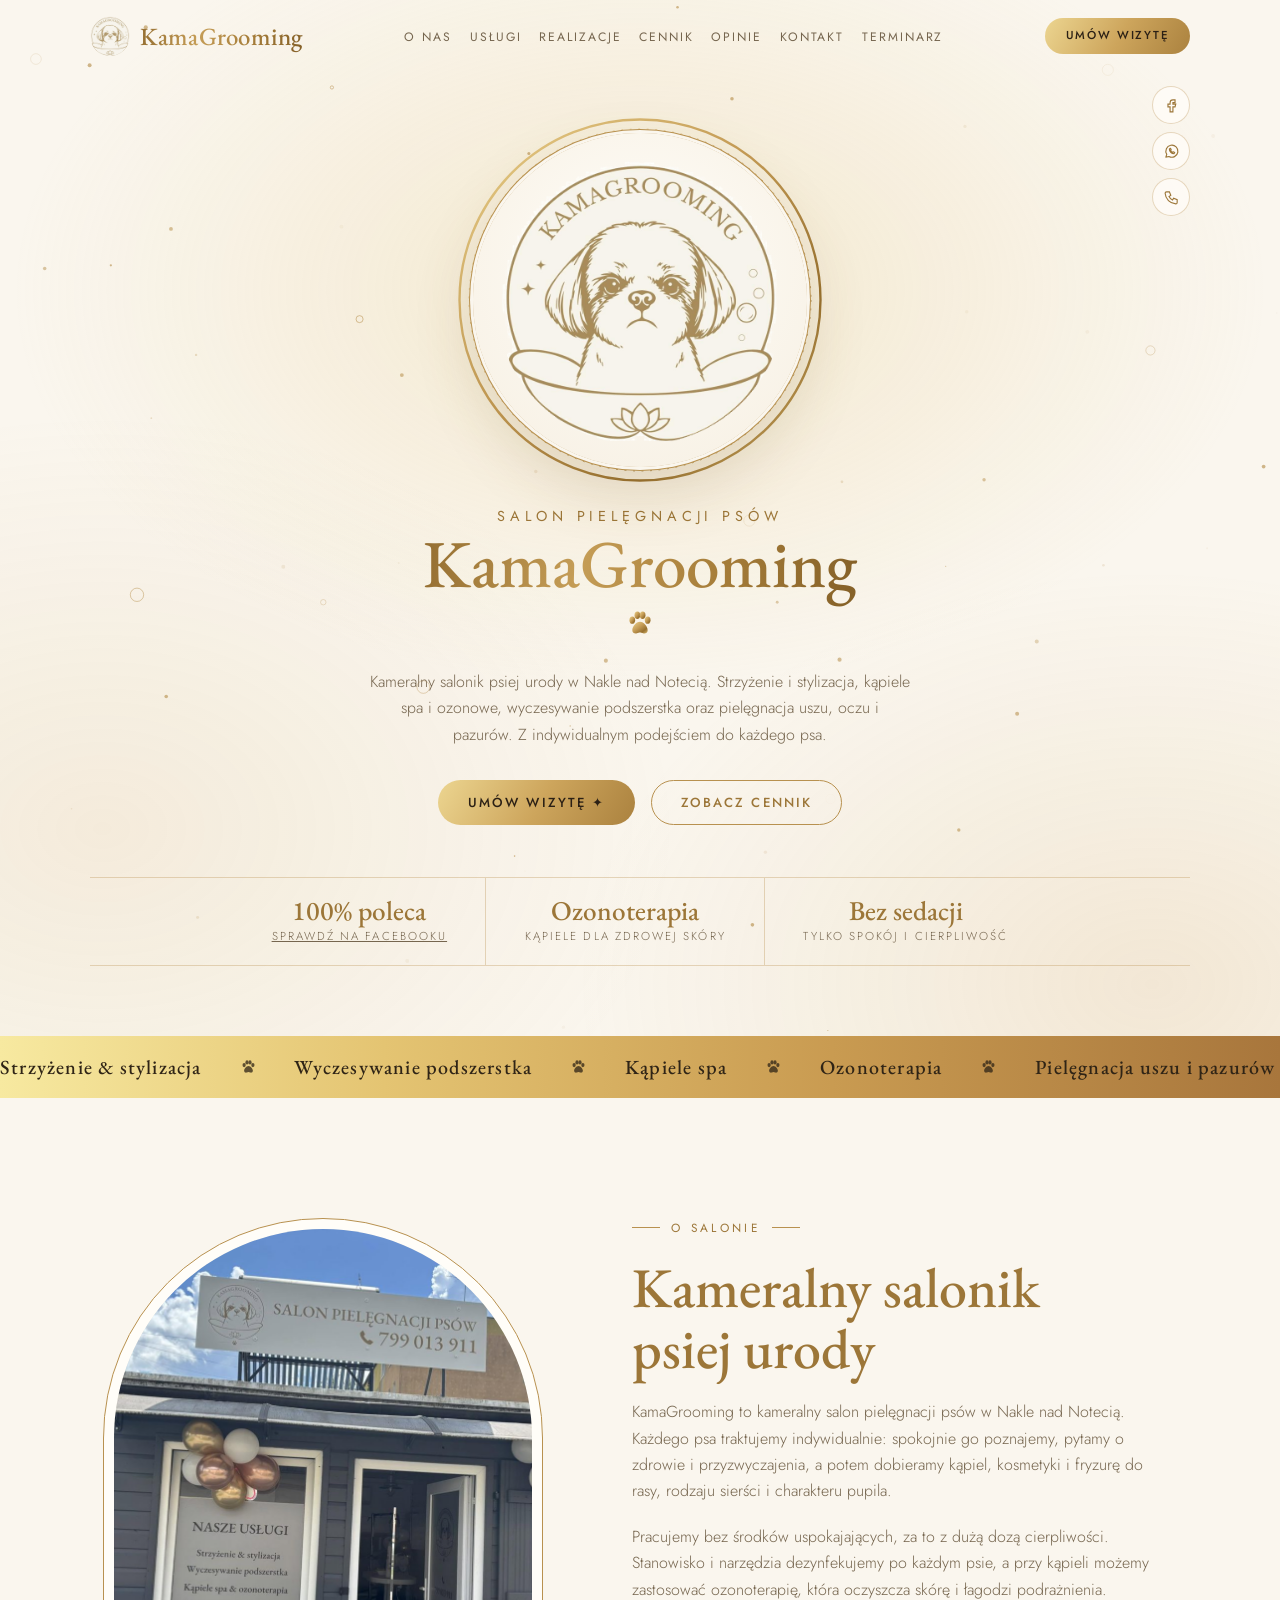
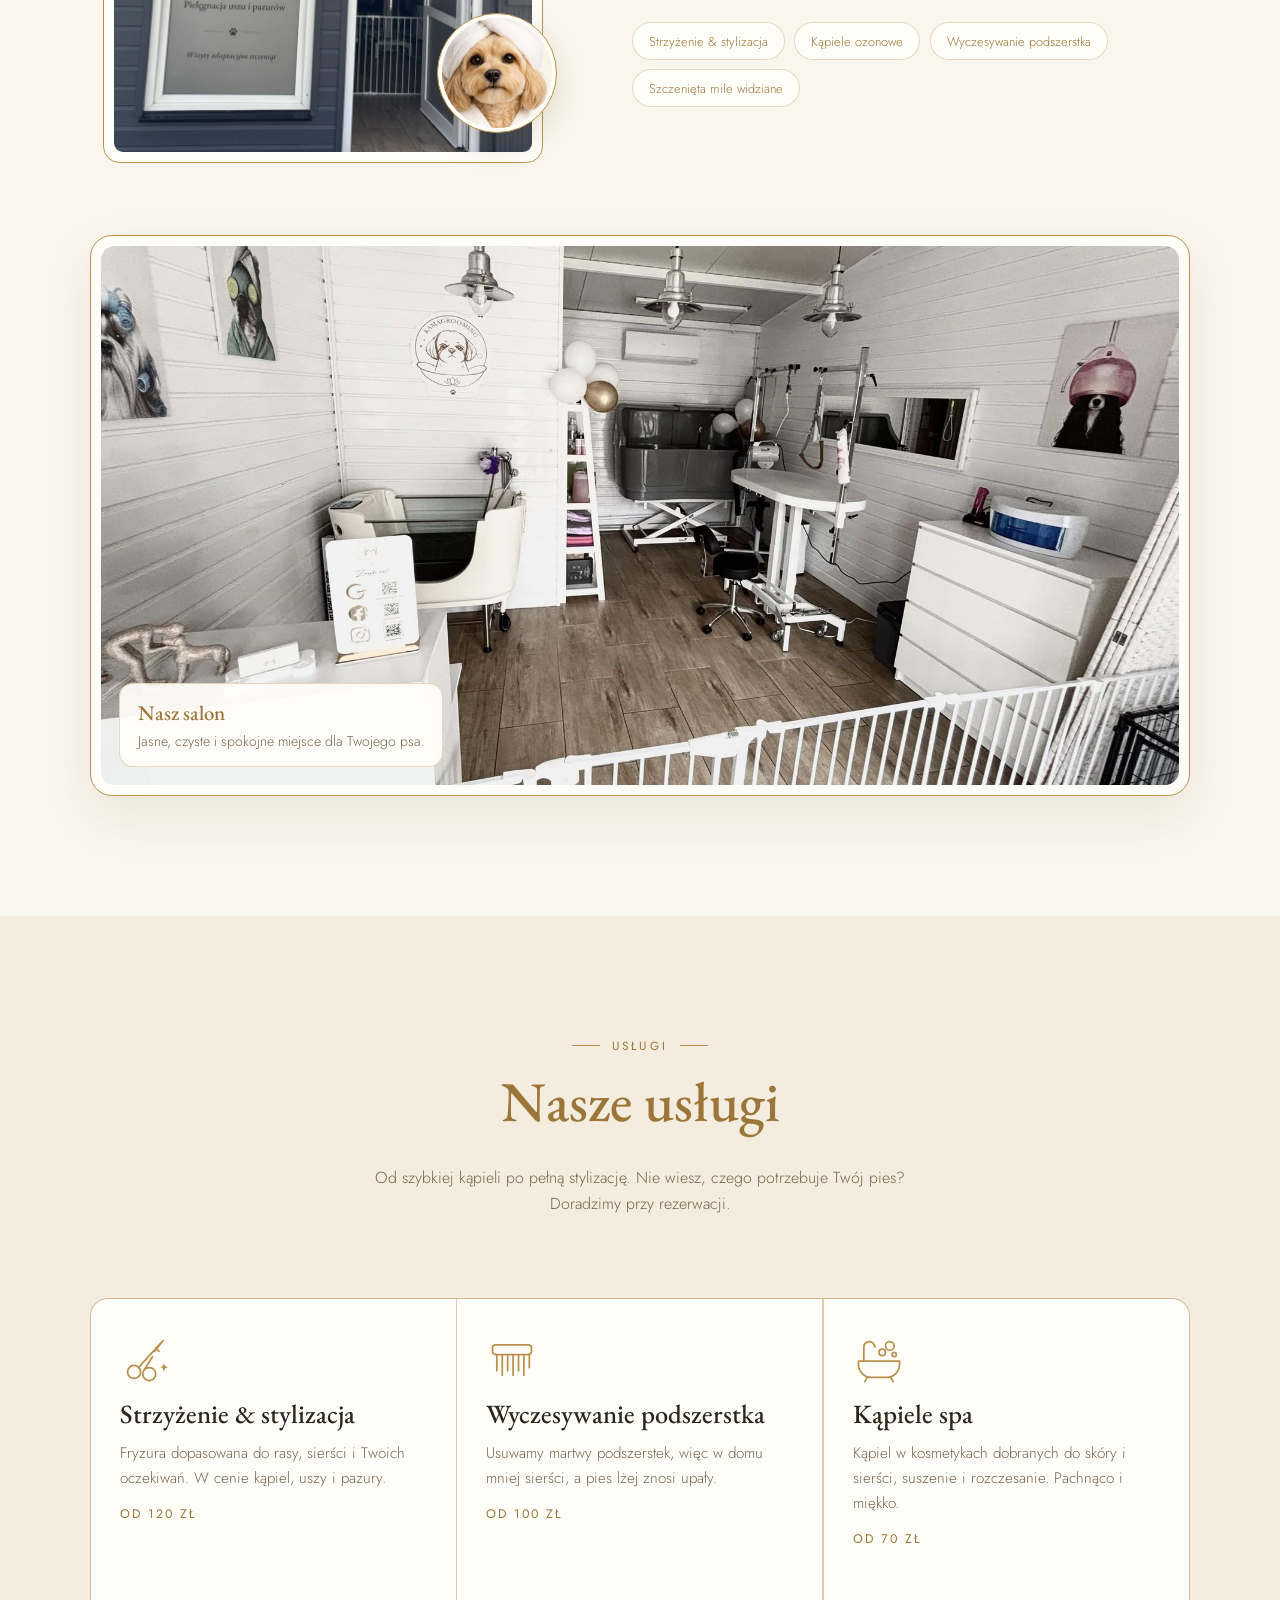
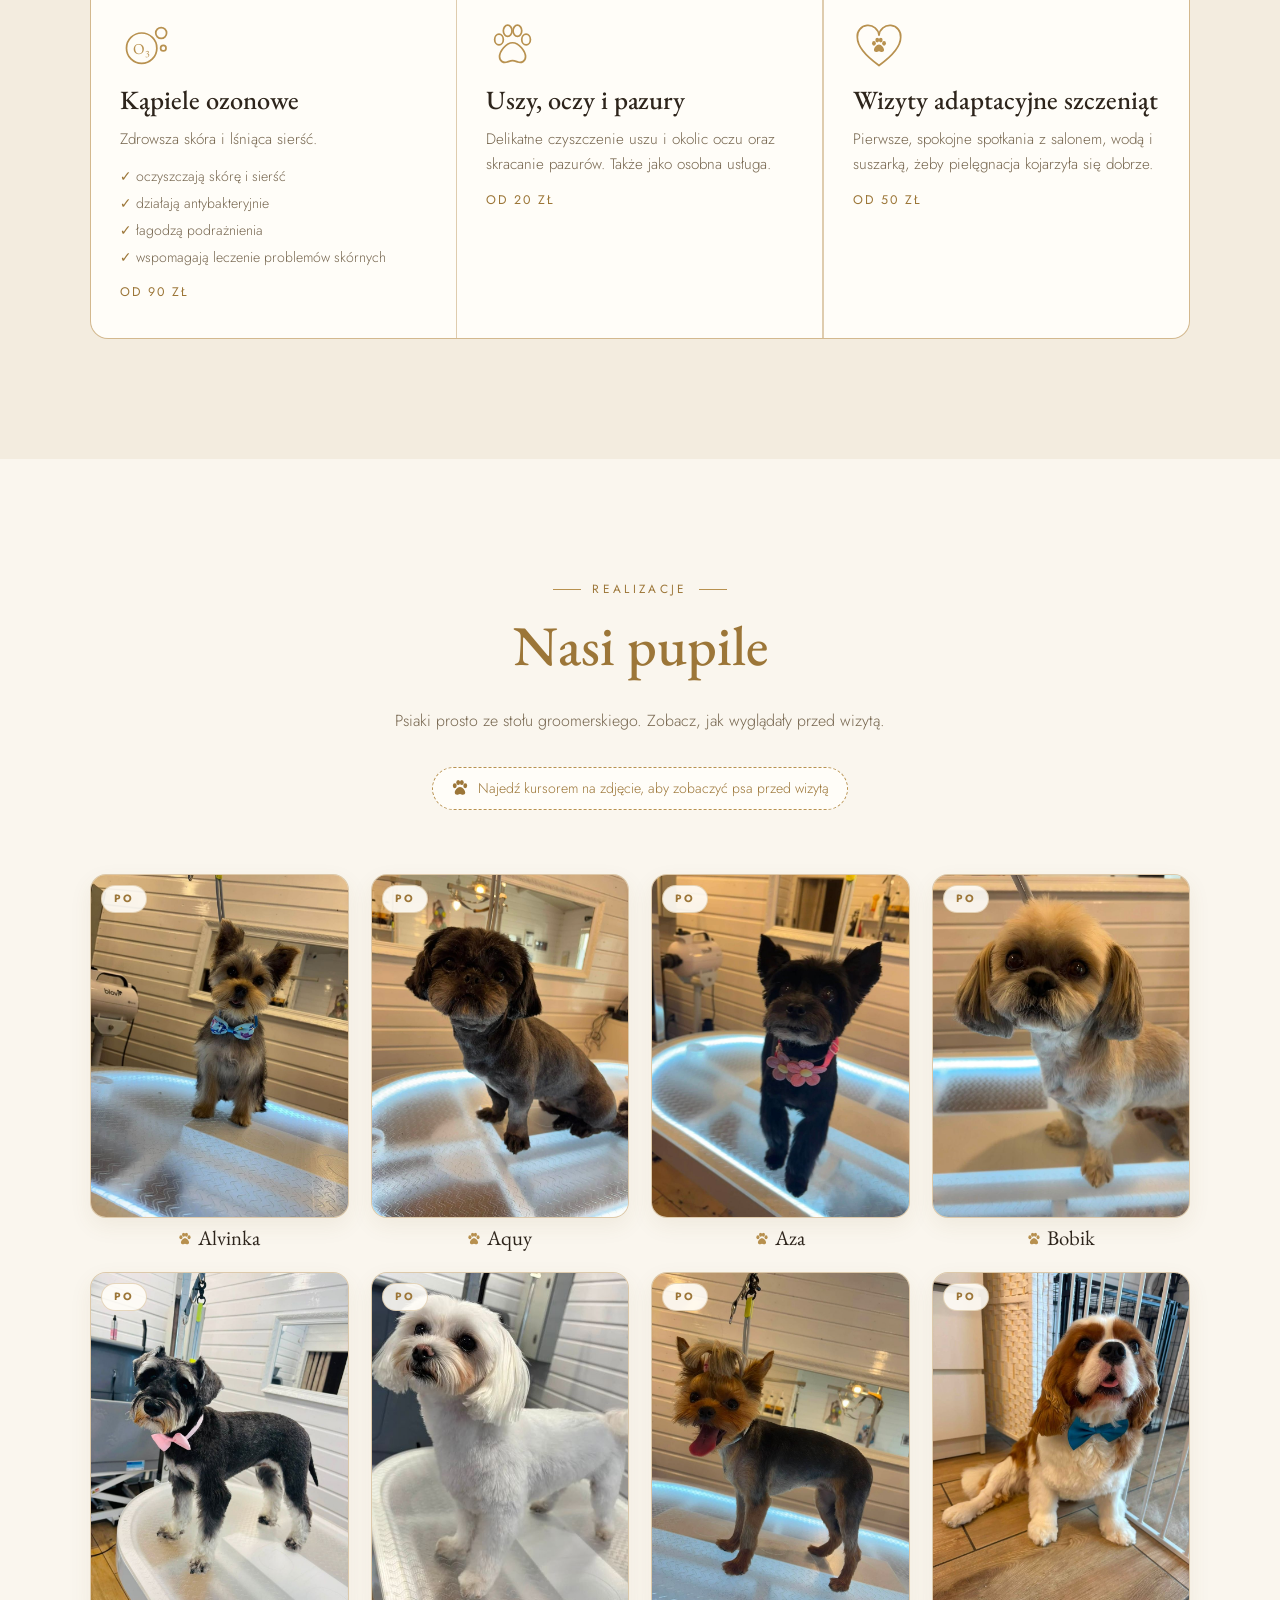
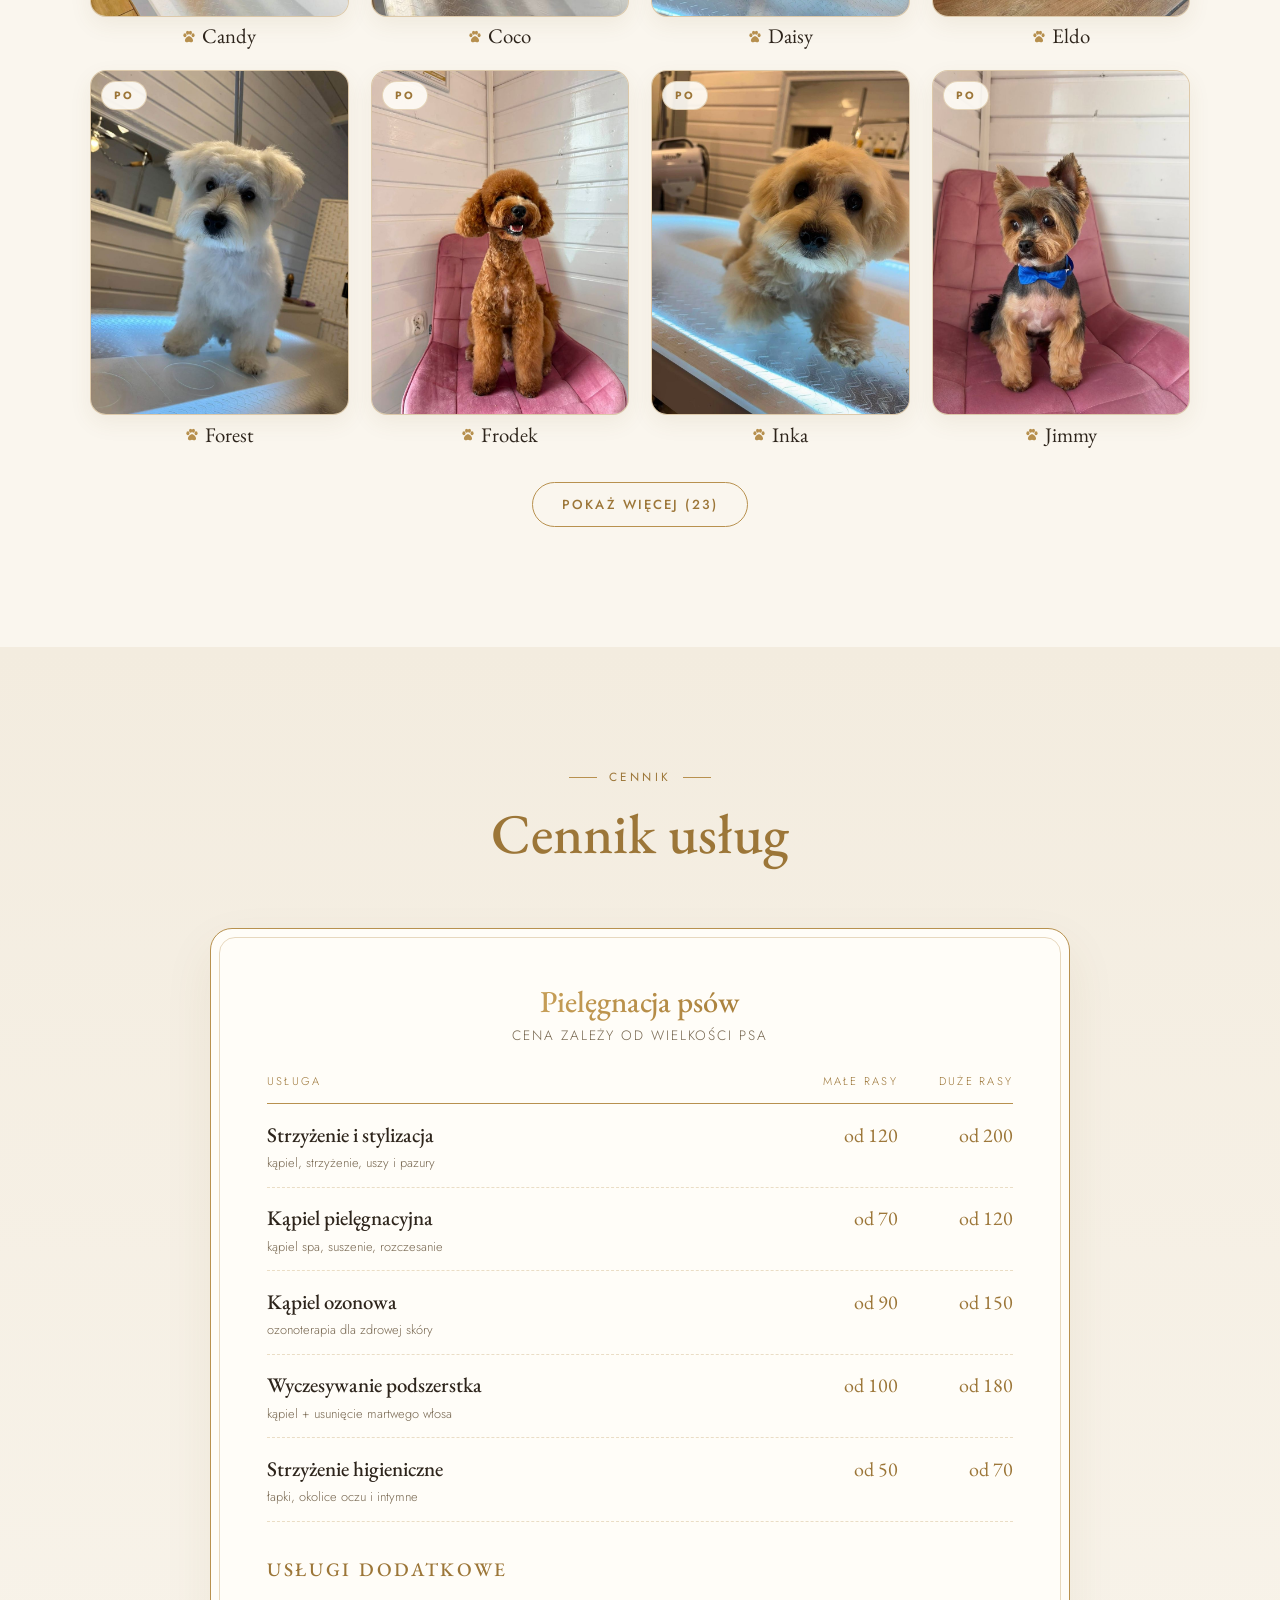
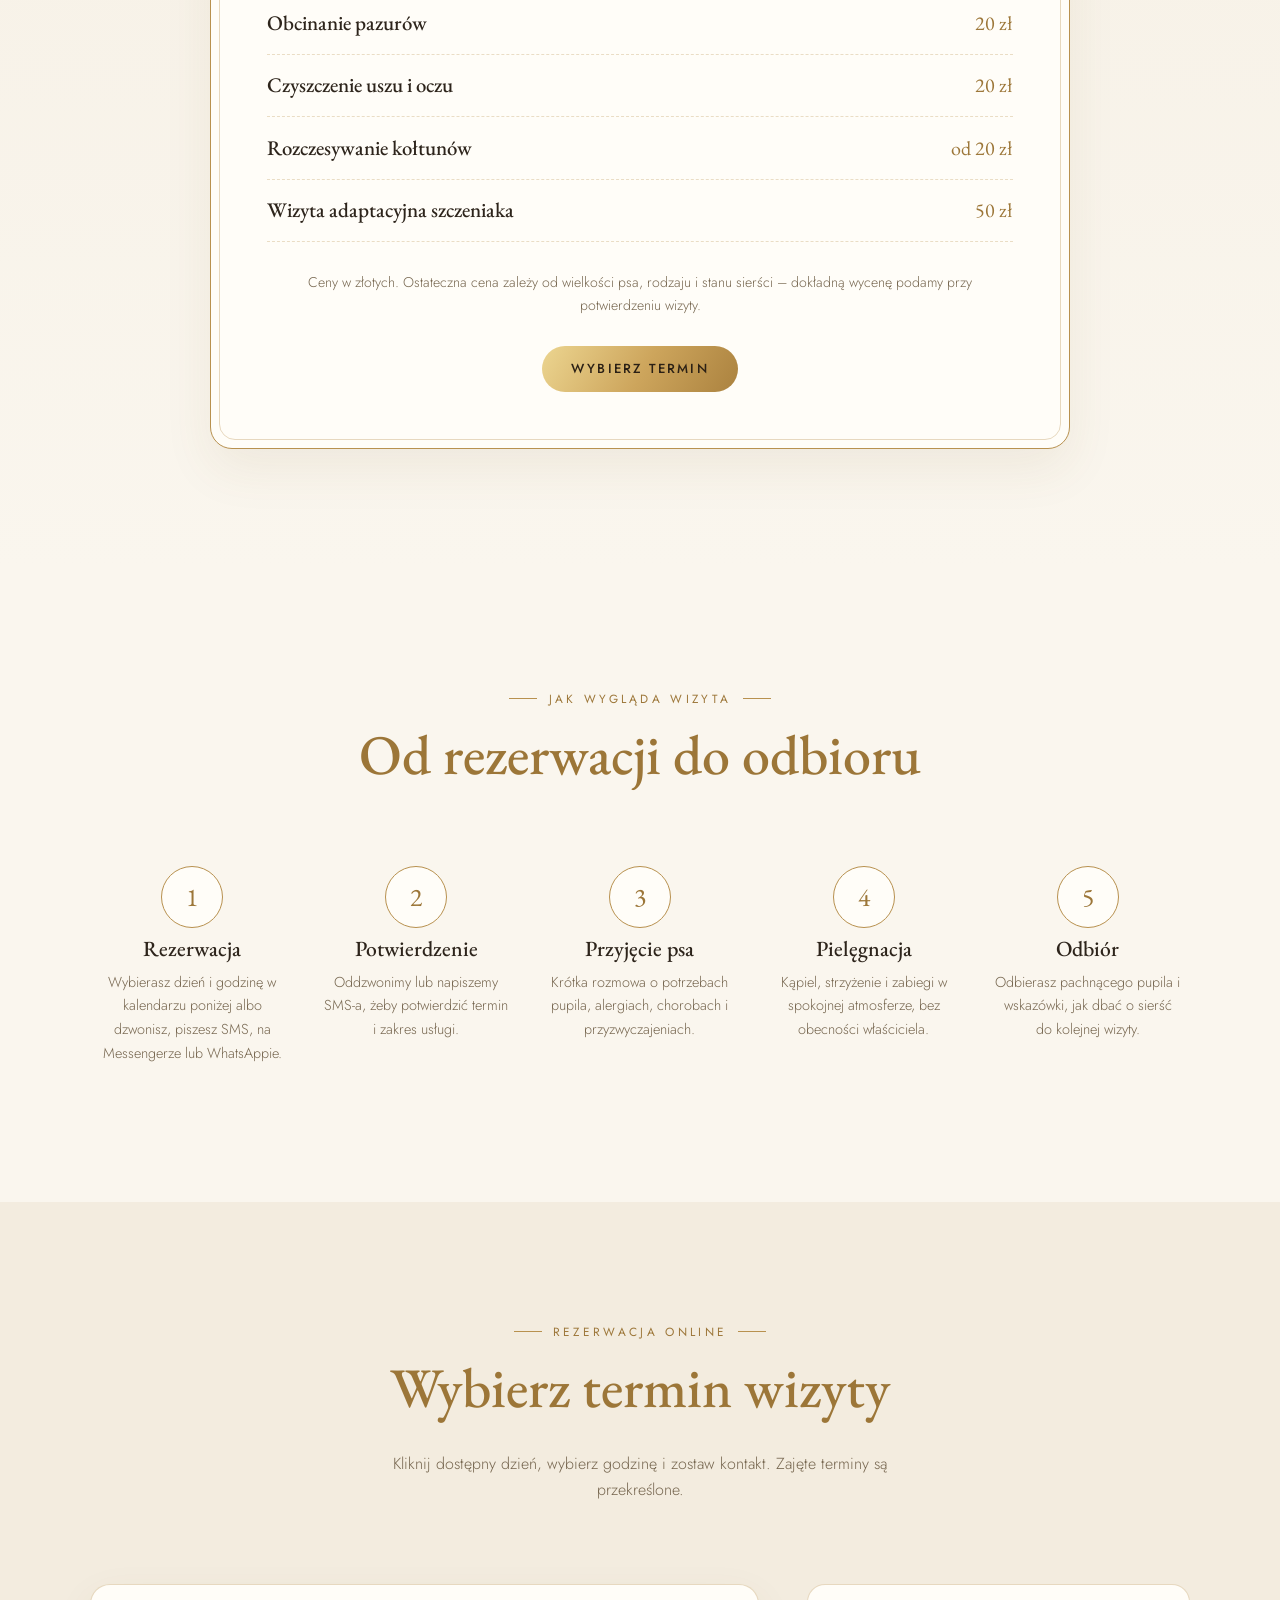
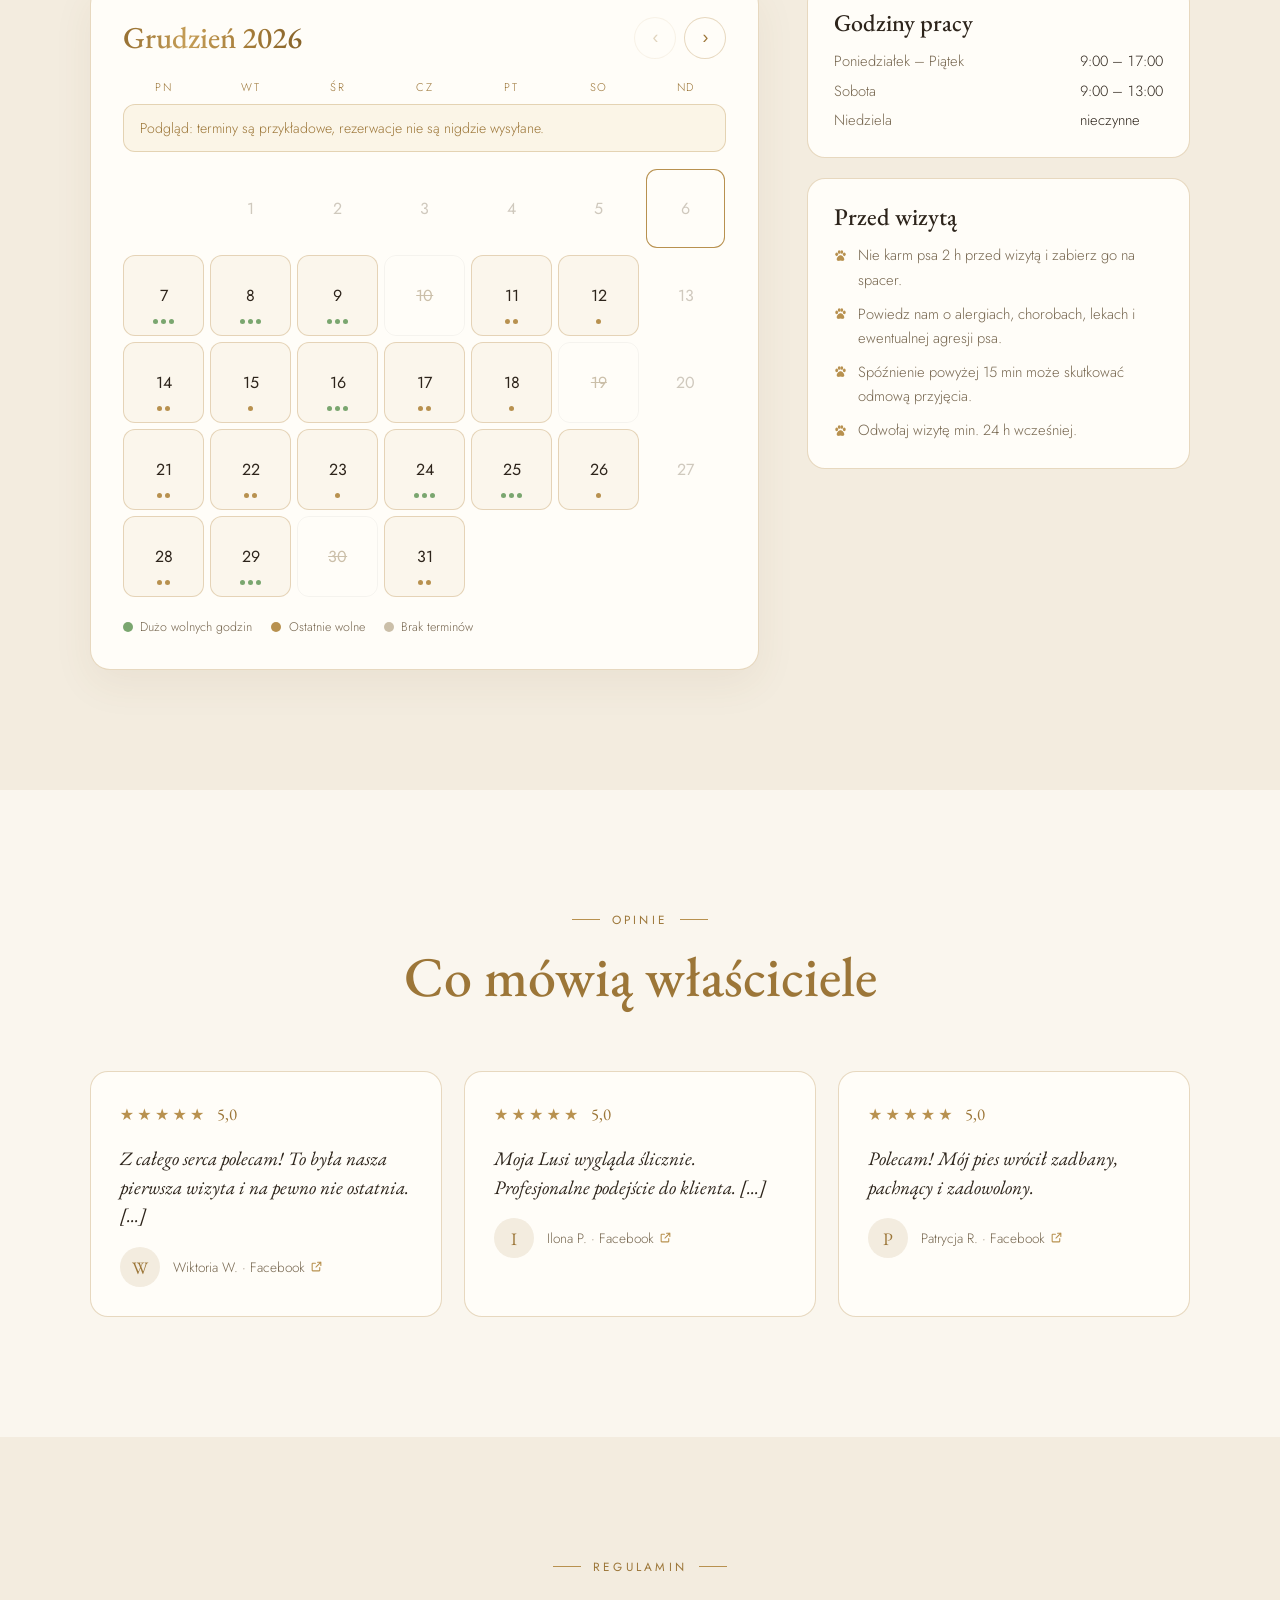
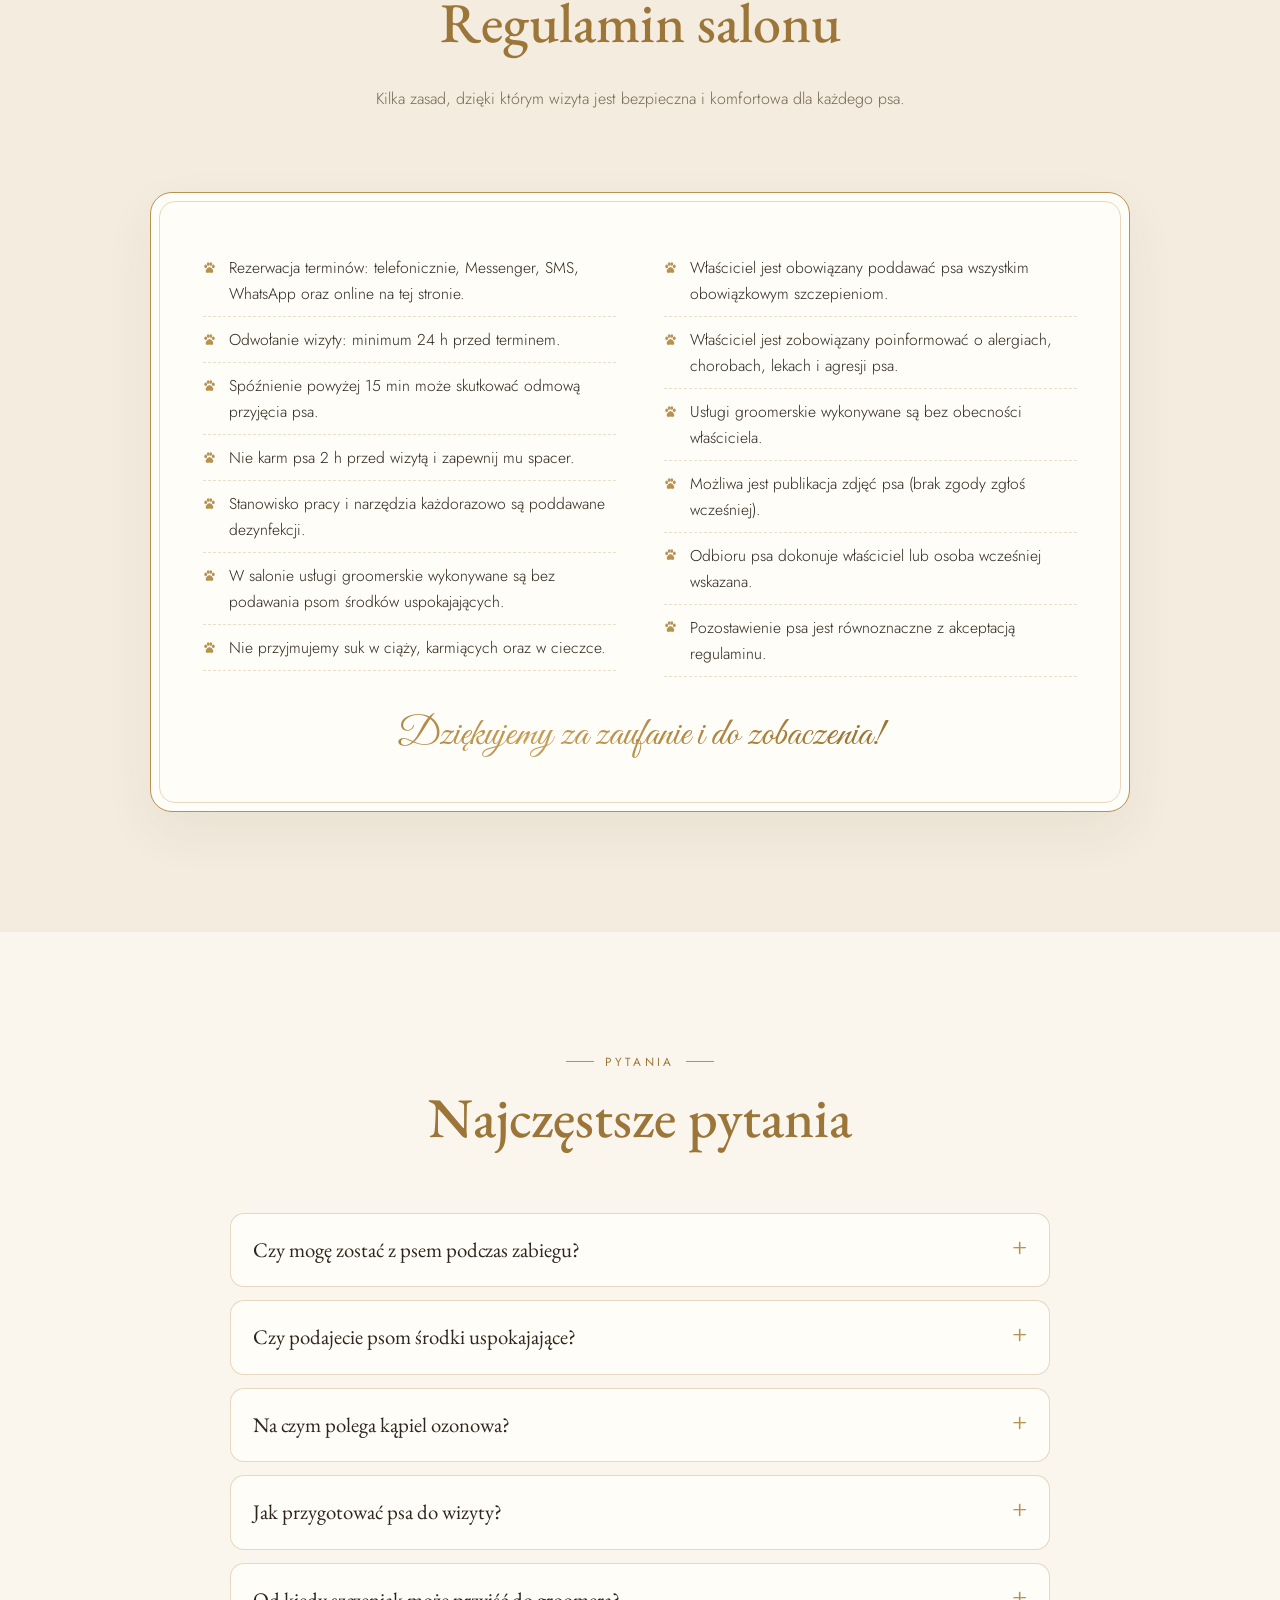
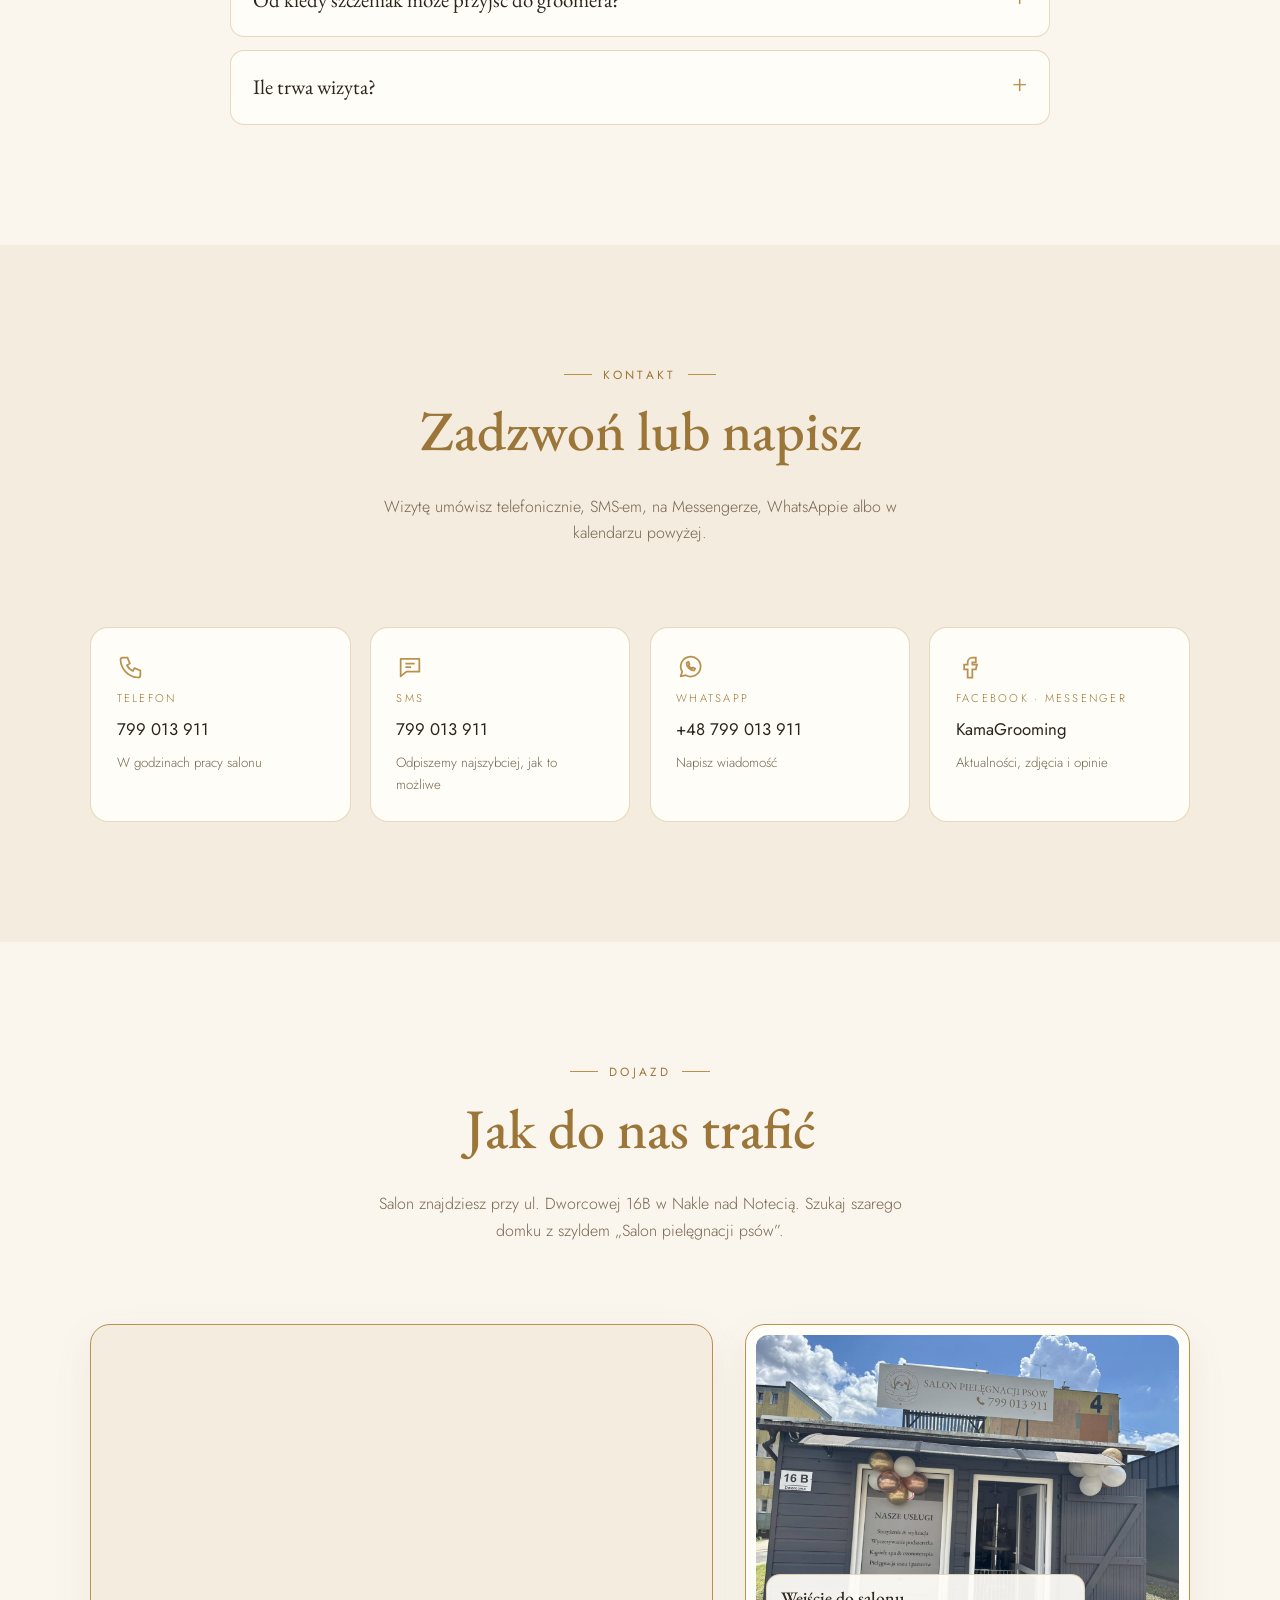
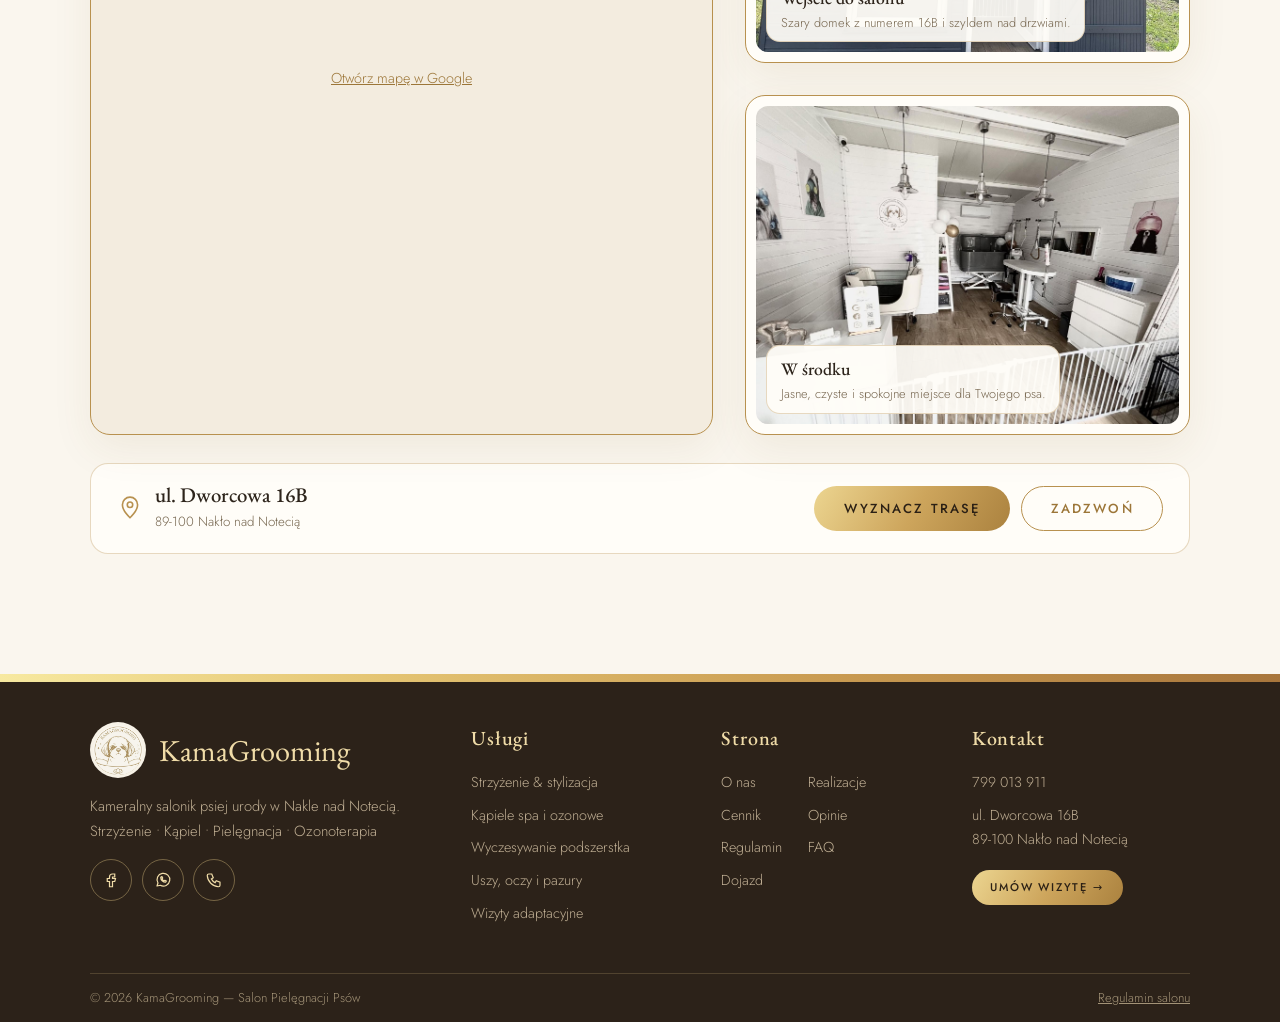
==== commit e12e4df3: "Pełna wersja strony KamaGrooming: panel, ikony (folder ikony/), manifest, .htaccess Co-Authored-By: " ====
--- a/index.html
+++ b/index.html
@@ -6,8 +6,8 @@
 <meta name="description" content="KamaGrooming – kameralny salon pielęgnacji psów w Nakle nad Notecią. Strzyżenie i stylizacja, kąpiele spa, ozonoterapia, wyczesywanie podszerstka, pielęgnacja uszu i pazurów. Rezerwacja online.">
 <meta name="theme-color" content="#faf6ee">
 <link rel="manifest" href="manifest.webmanifest">
-<link rel="icon" type="image/png" sizes="32x32" href="icons/favicon-32.png">
-<link rel="apple-touch-icon" href="icons/apple-touch-icon.png">
+<link rel="icon" type="image/png" sizes="32x32" href="ikony/favicon-32.png">
+<link rel="apple-touch-icon" href="ikony/apple-touch-icon.png">
 <meta name="apple-mobile-web-app-capable" content="yes">
 <meta name="mobile-web-app-capable" content="yes">
 <meta name="apple-mobile-web-app-status-bar-style" content="default">
@@ -636,7 +636,7 @@
 <header class="nav" id="nav">
   <div class="wrap nav-in">
     <a class="brand" href="#top" aria-label="KamaGrooming — strona główna">
-      <img src="icons/icon-192.png" alt="" width="40" height="40" style="border-radius:50%"><b class="gold-text">KamaGrooming</b>
+      <img src="ikony/icon-192.png" alt="" width="40" height="40" style="border-radius:50%"><b class="gold-text">KamaGrooming</b>
     </a>
     <nav aria-label="Główna nawigacja">
       <ul>
@@ -948,7 +948,7 @@
   <div class="wrap">
     <div class="f-grid">
       <div class="f-brand">
-        <a class="f-logo" href="#top" aria-label="KamaGrooming — wróć na górę"><img src="icons/icon-192.png" alt=""><span class="nm">KamaGrooming</span></a>
+        <a class="f-logo" href="#top" aria-label="KamaGrooming — wróć na górę"><img src="ikony/icon-192.png" alt=""><span class="nm">KamaGrooming</span></a>
         <p>Kameralny salonik psiej urody w Nakle nad Notecią.<br>Strzyżenie • Kąpiel • Pielęgnacja • Ozonoterapia</p>
         <div class="socials">
           <a href="https://www.facebook.com/share/1Ejamk7F3v/" target="_blank" rel="noopener" aria-label="Facebook"><svg viewBox="0 0 24 24" fill="none" stroke="currentColor" stroke-width="1.6"><path d="M14 8h3V4h-3a4 4 0 0 0-4 4v2H7v4h3v7h4v-7h3l1-4h-4V8z"/></svg></a>
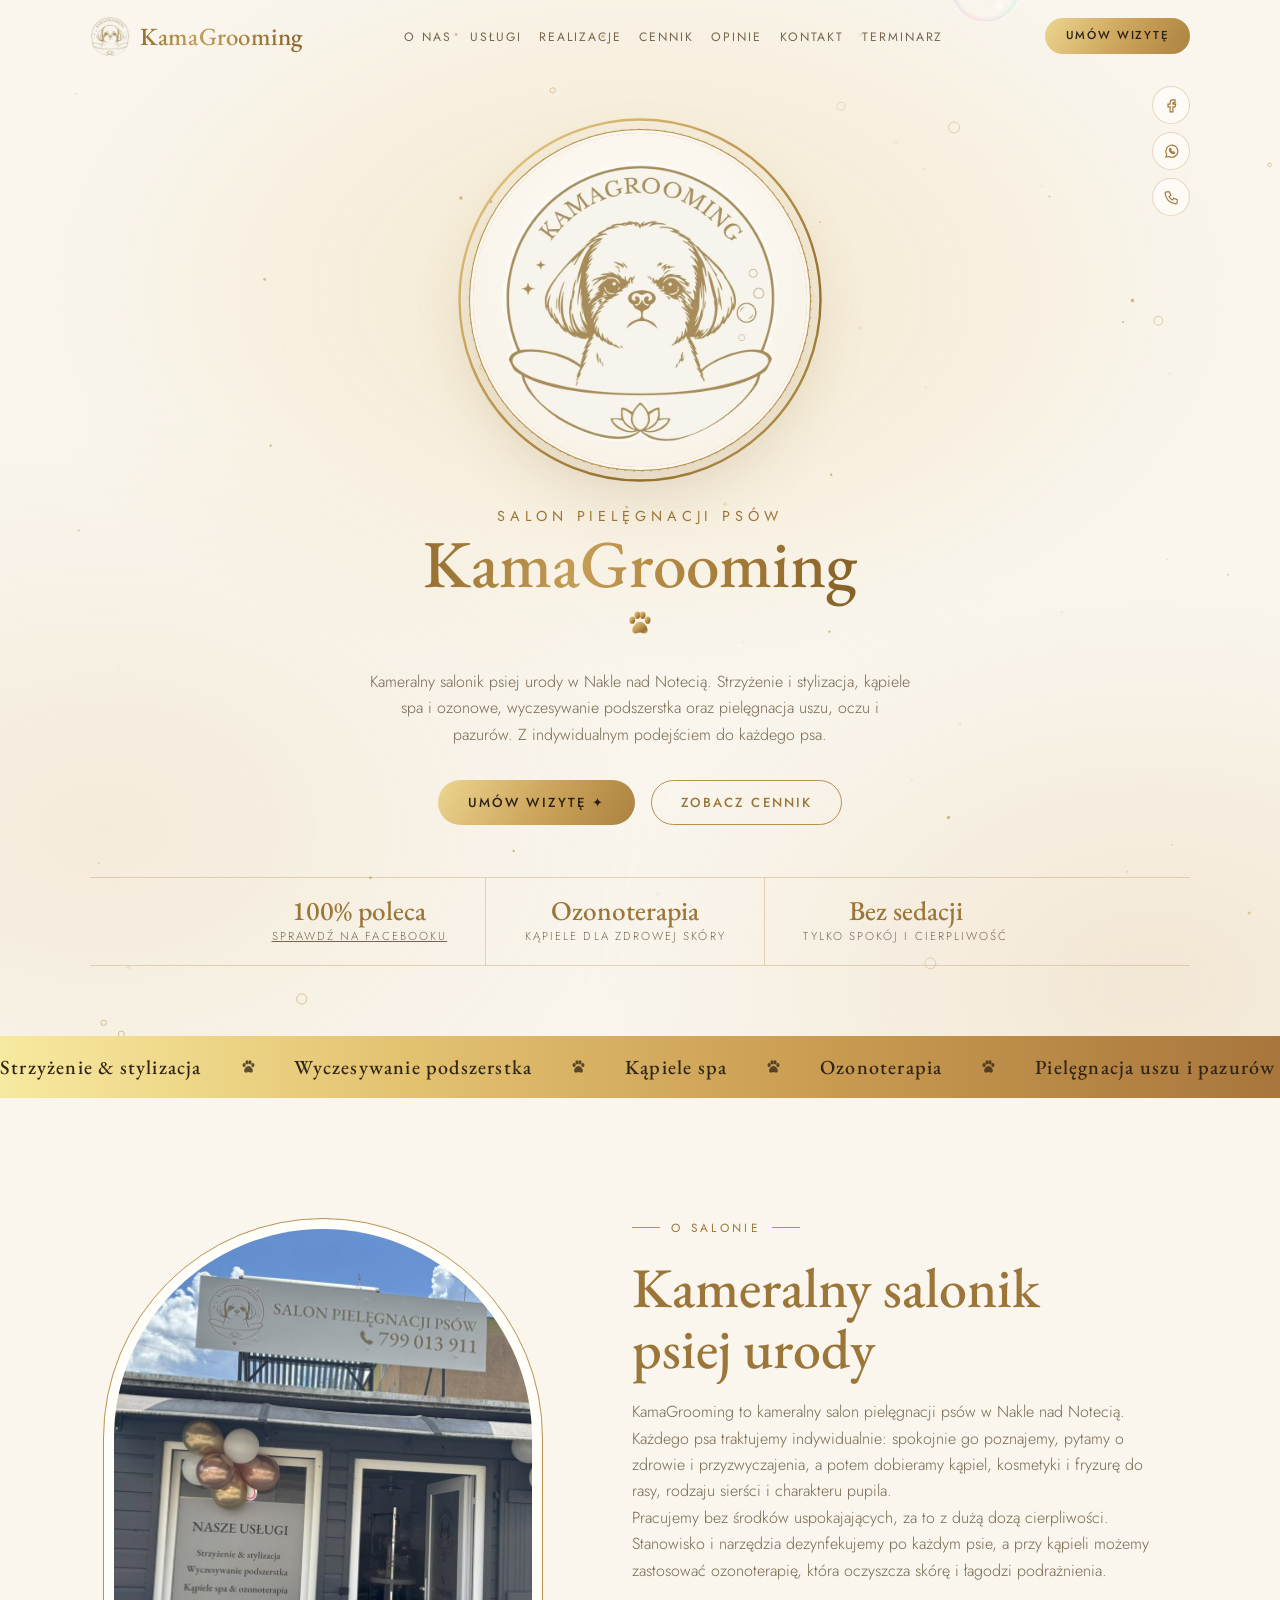
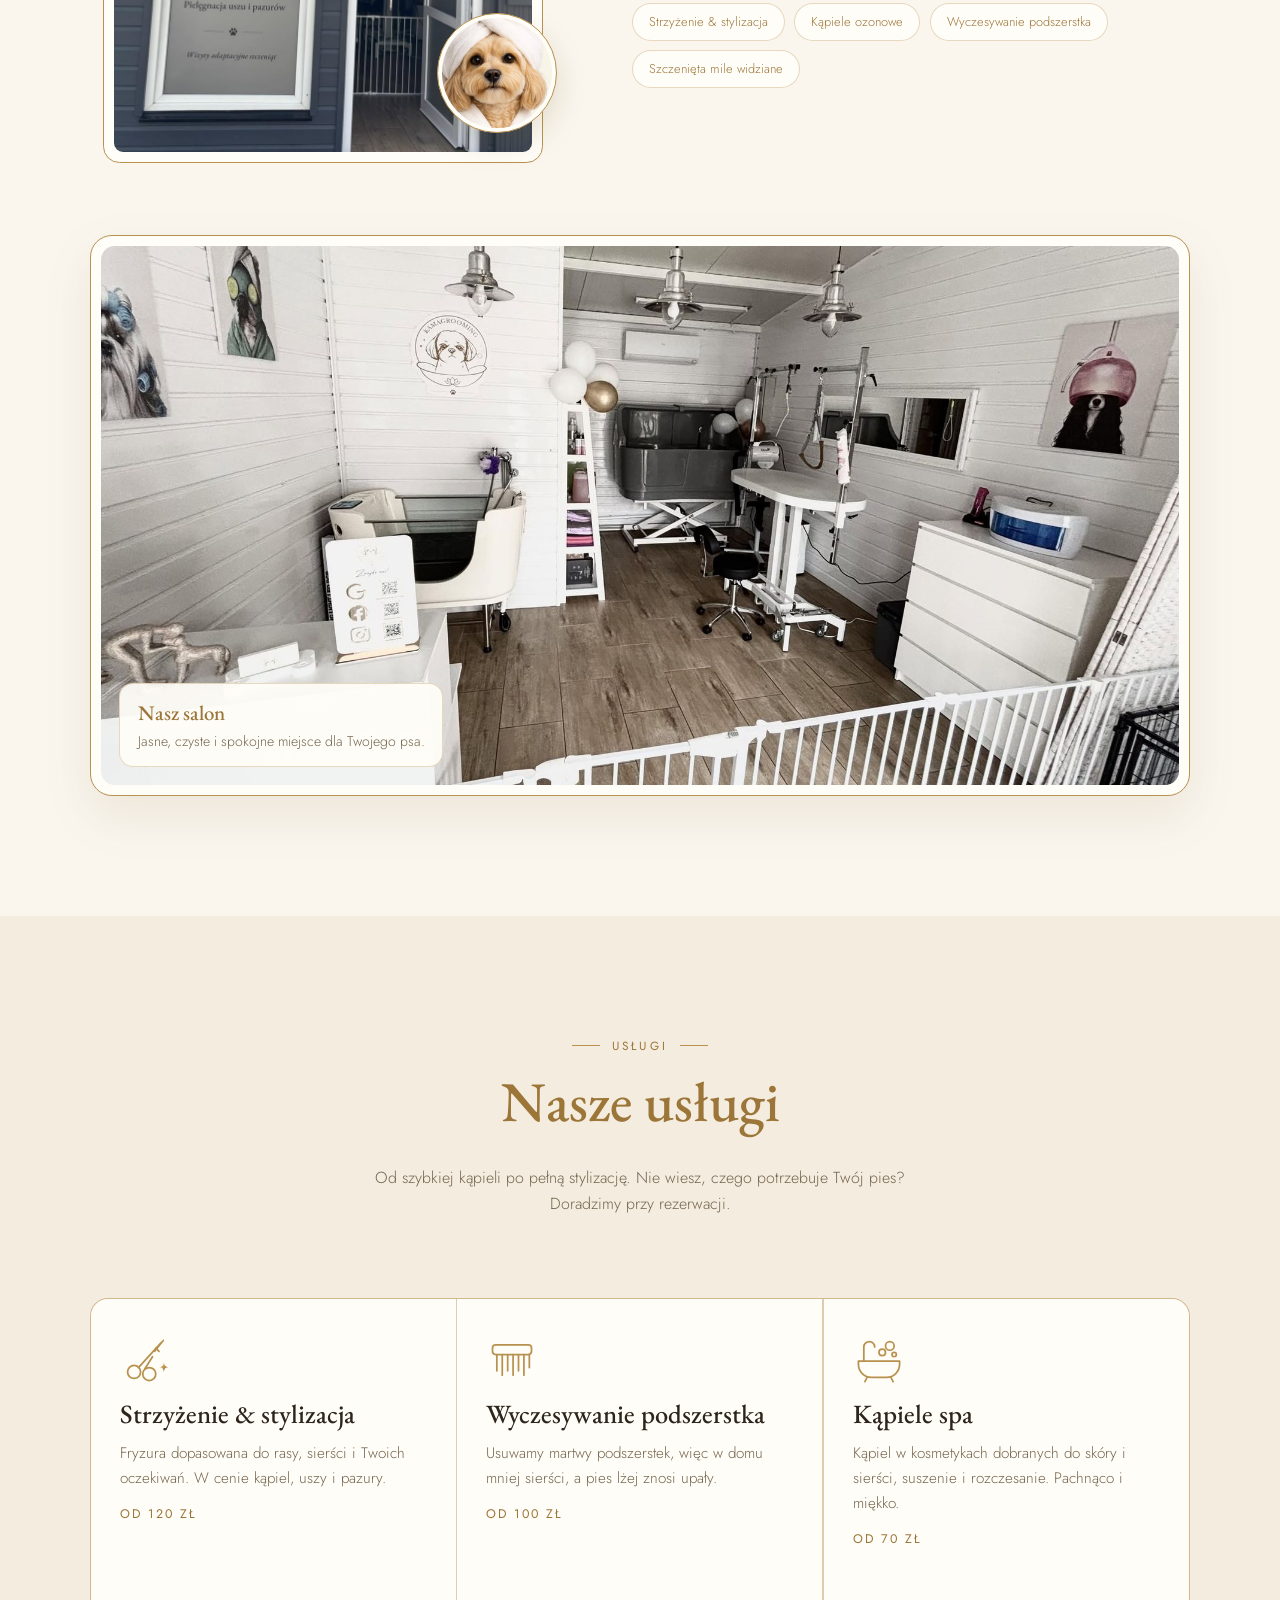
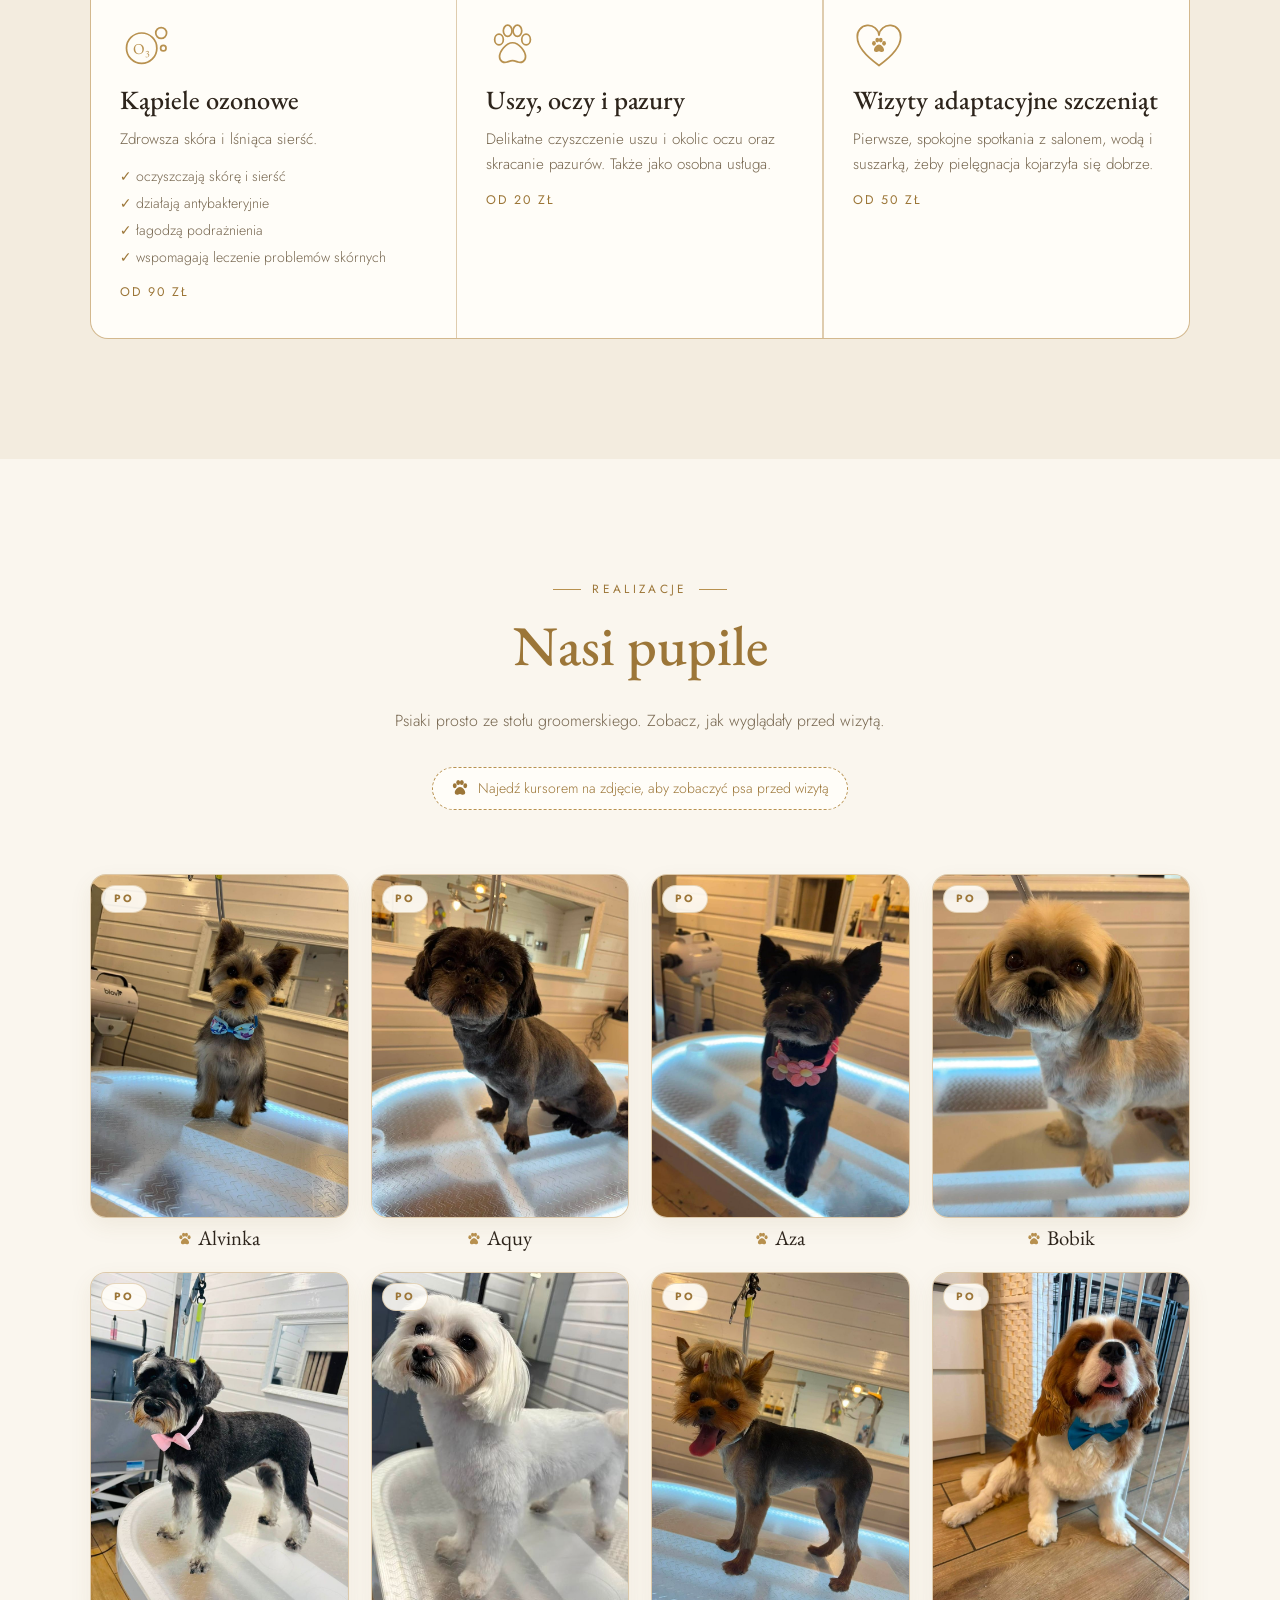
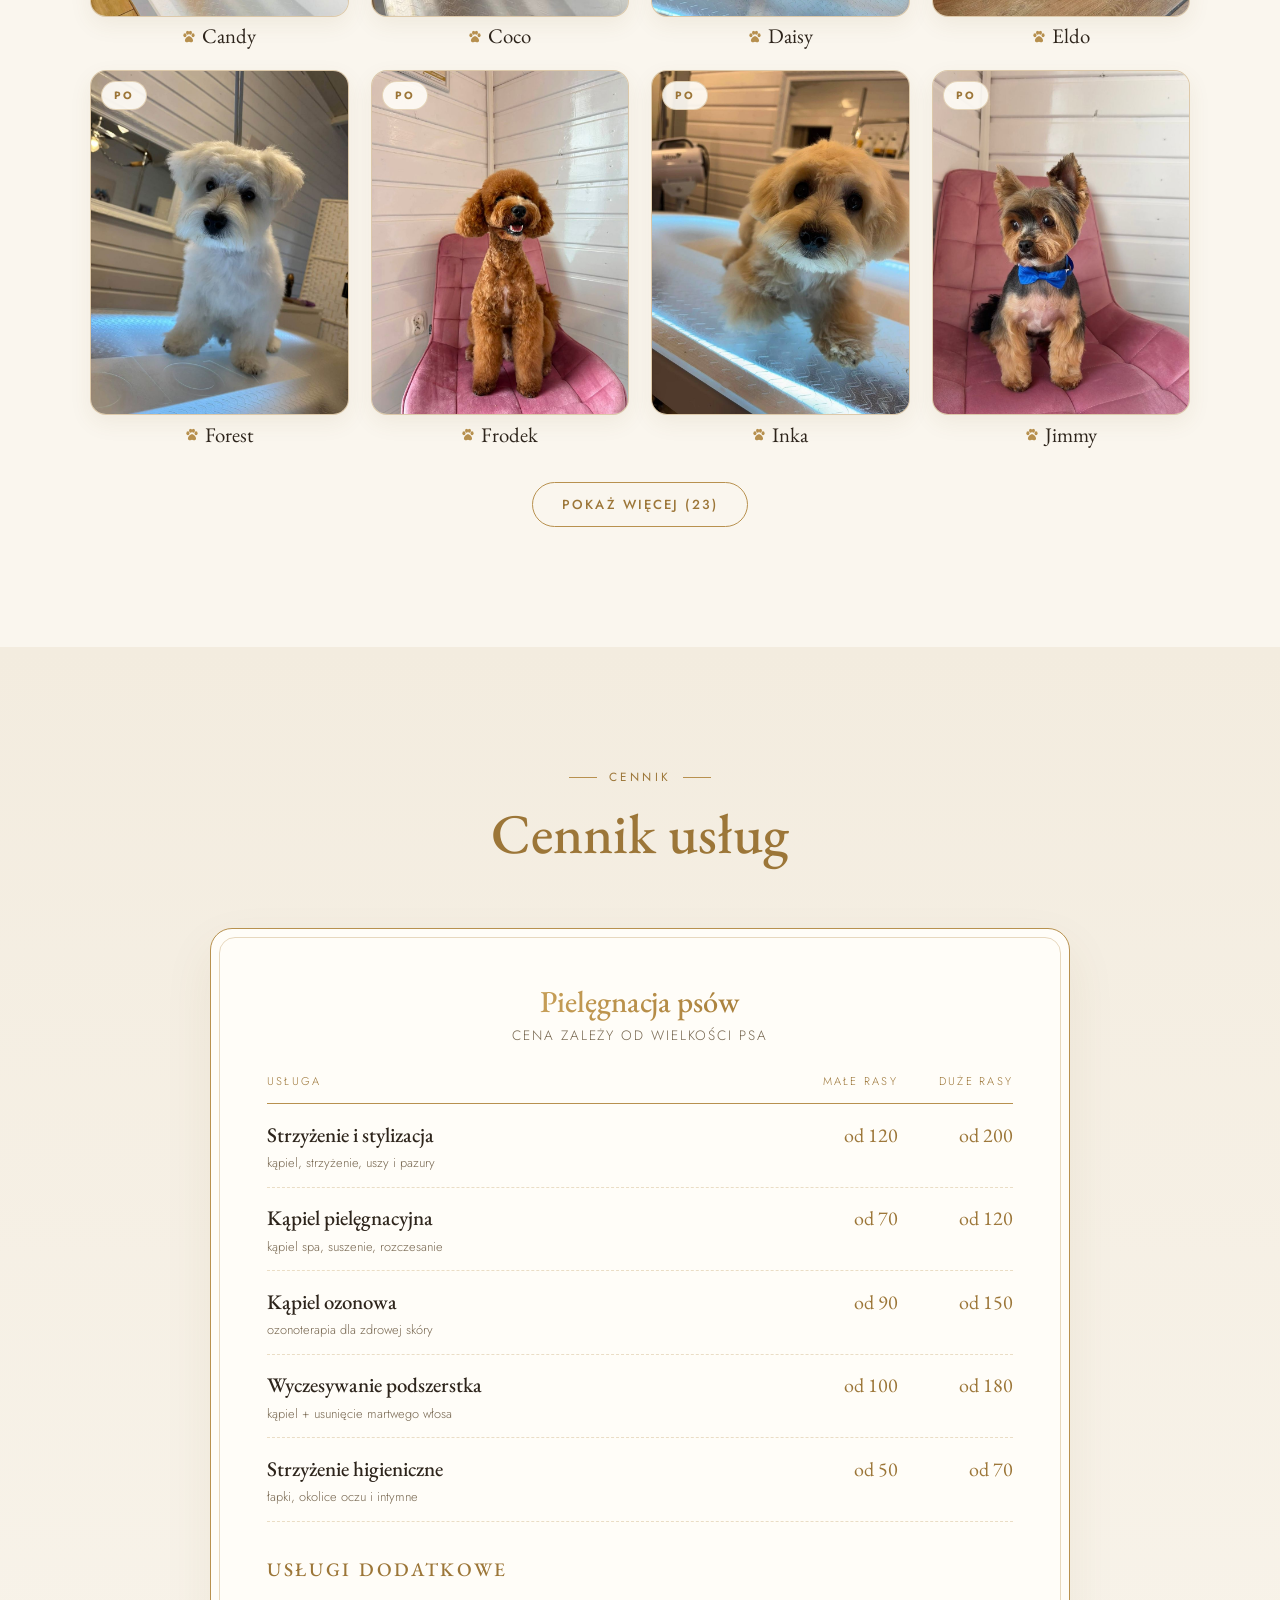
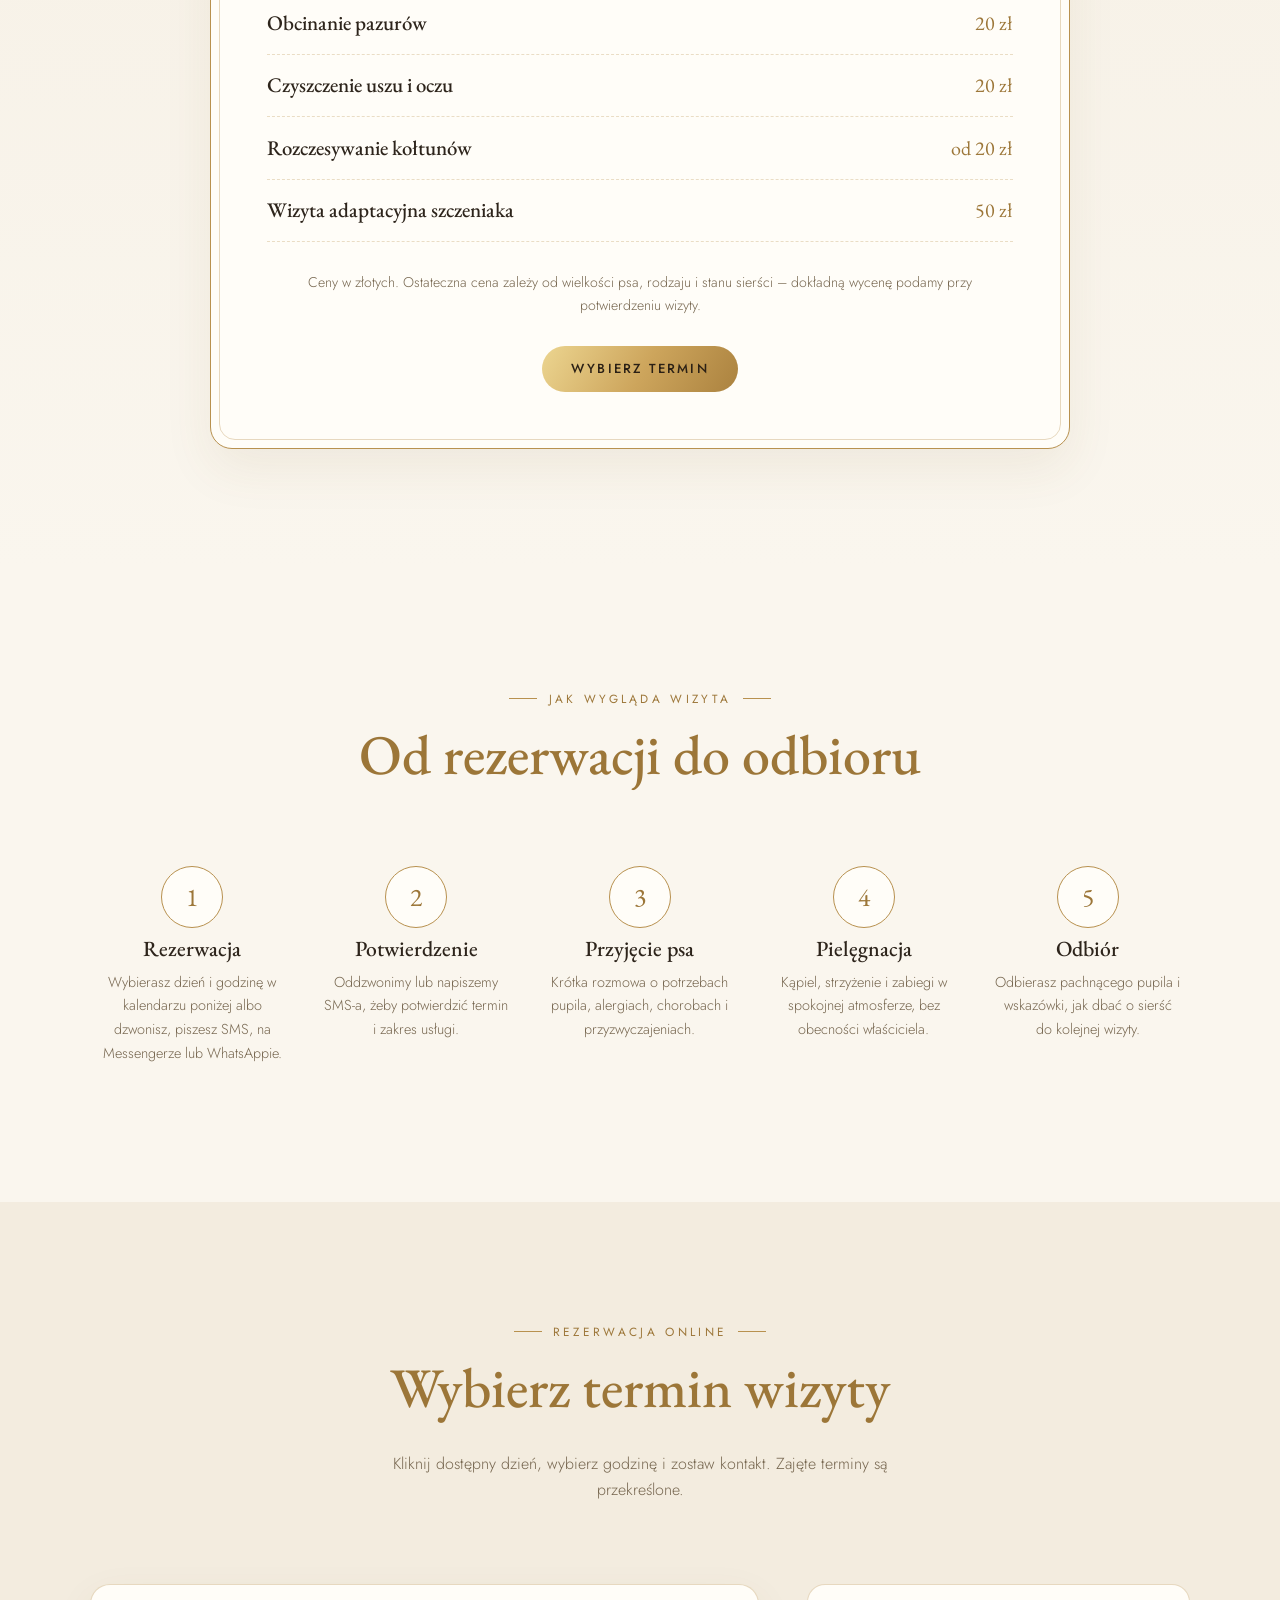
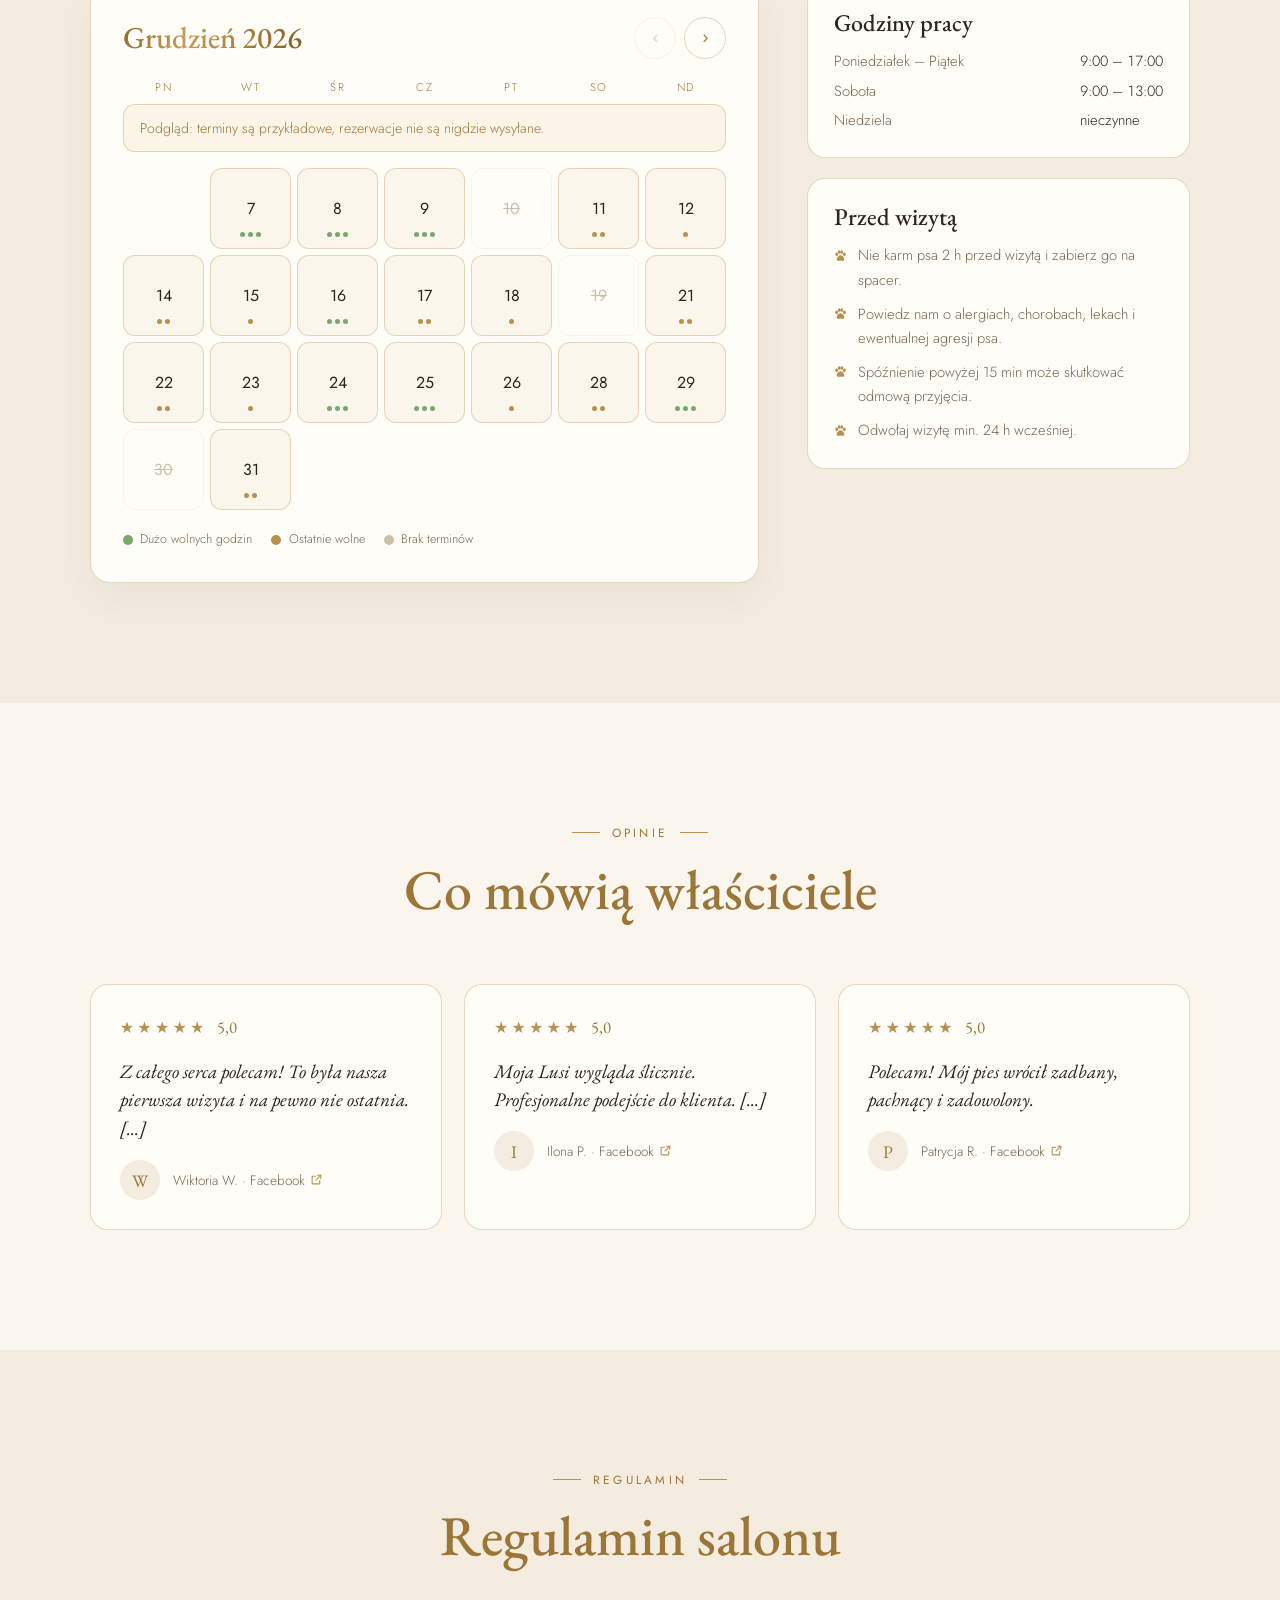
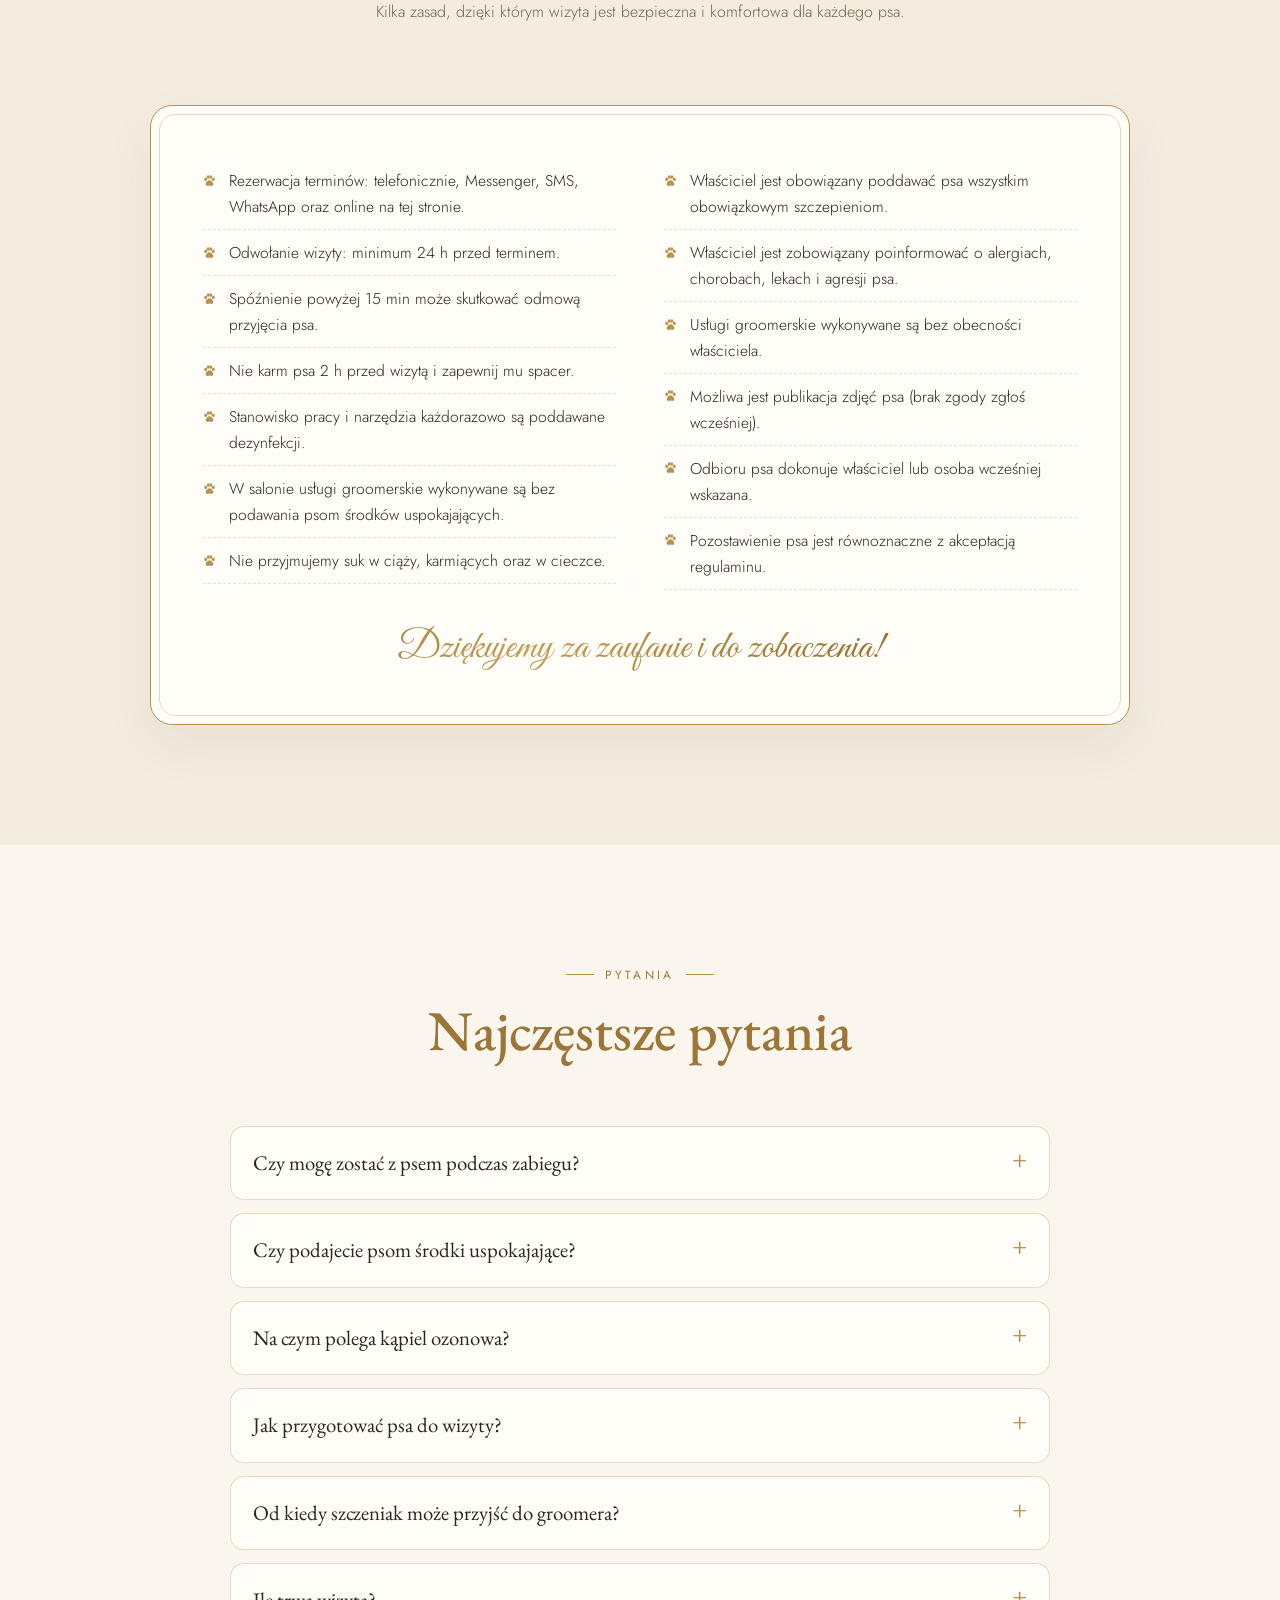
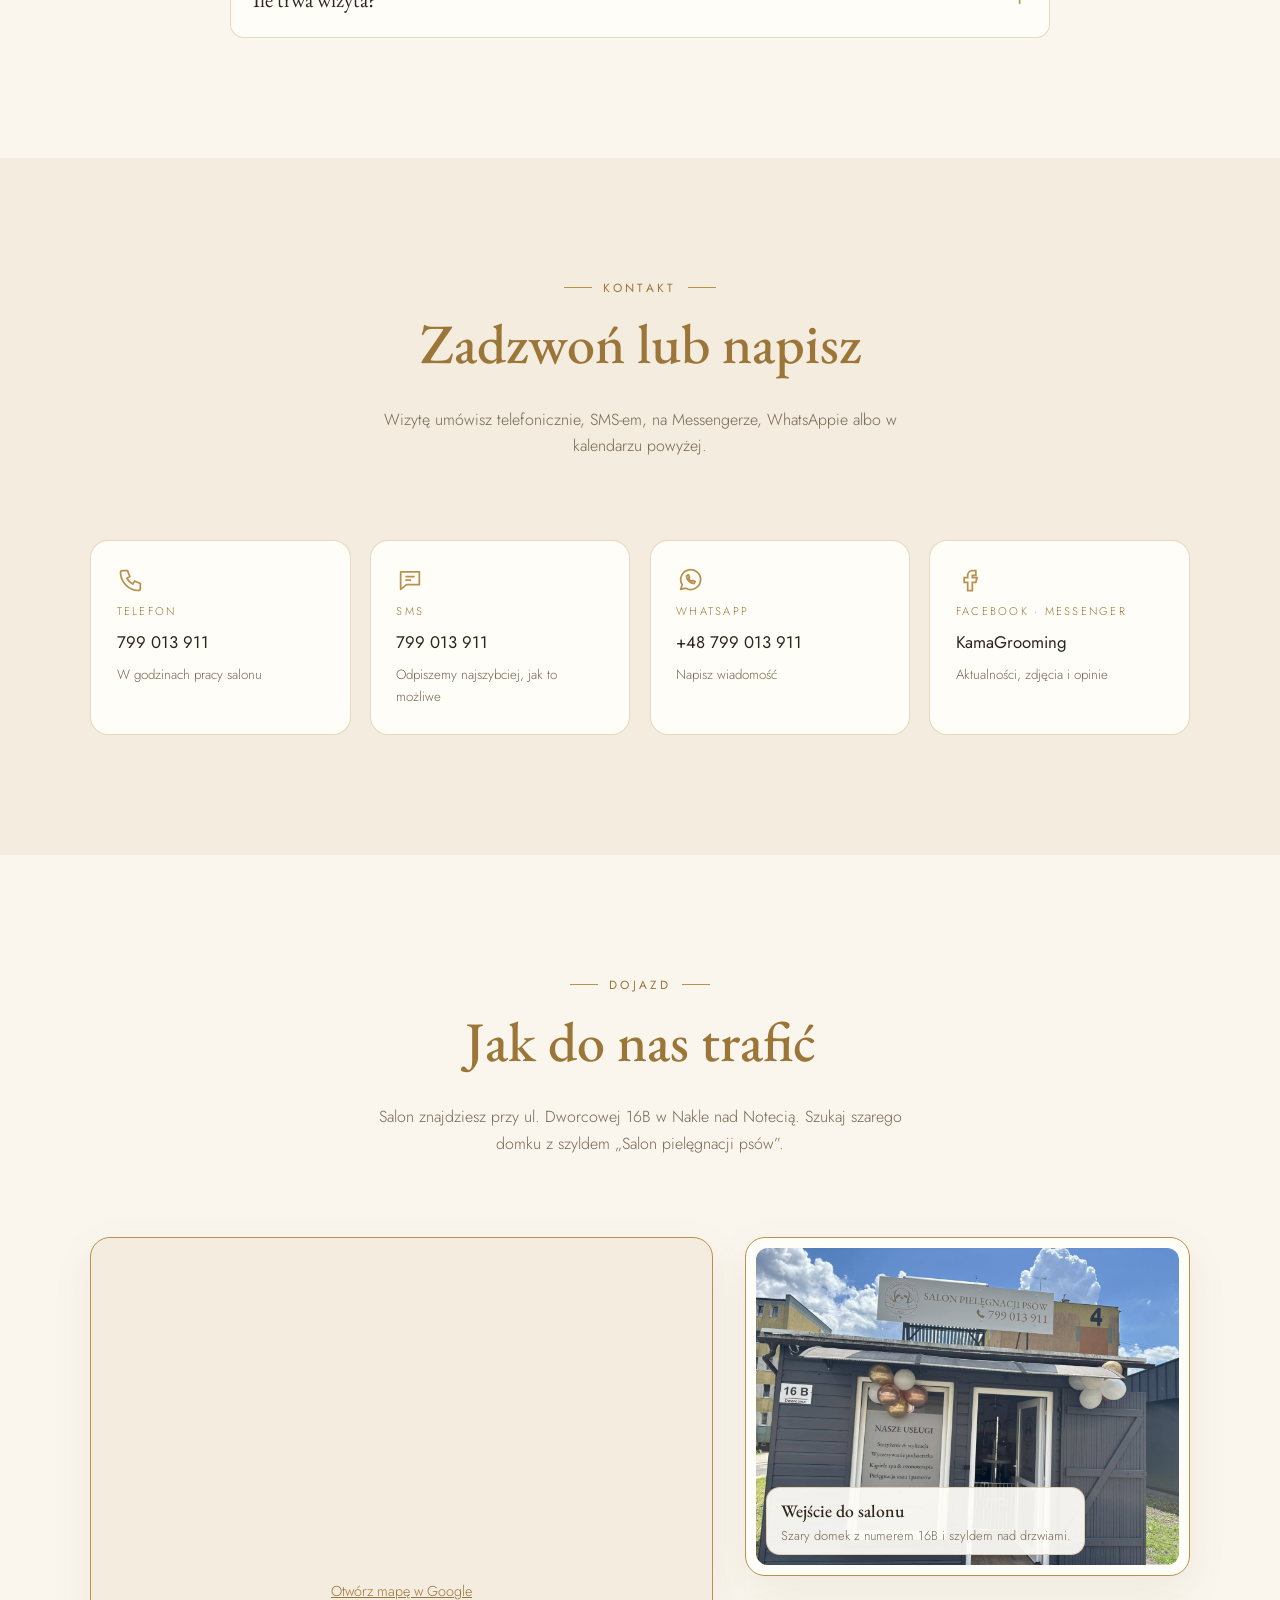
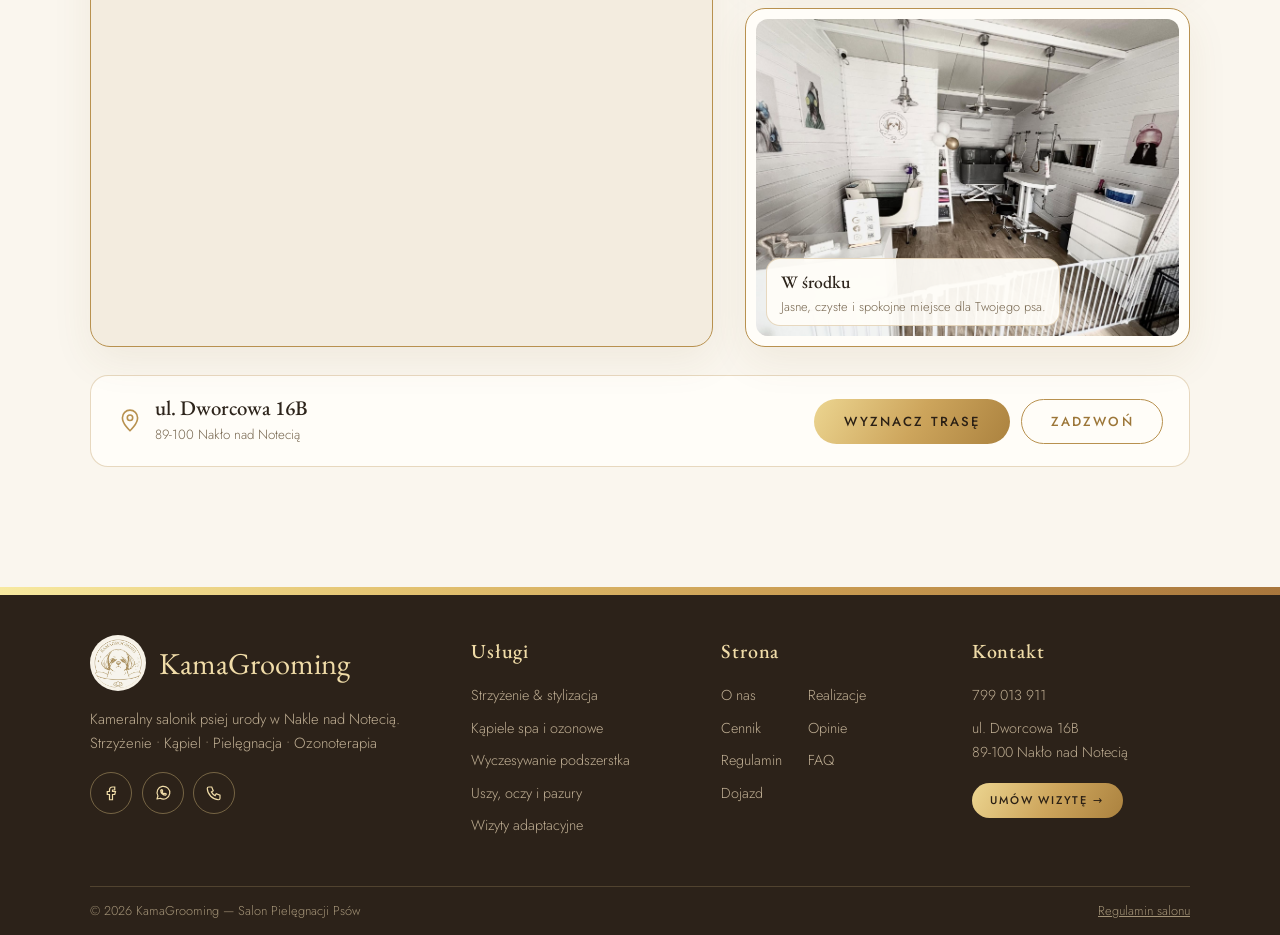
==== commit 5c7bd0f2: "Panel: edycja wszystkich sekcji strony, akceptacja/odwołanie rezerwacji na górze panelu, ustawienia," ====
--- a/index.html
+++ b/index.html
@@ -20,7 +20,7 @@
 <link rel="stylesheet" href="https://fonts.googleapis.com/css2?family=EB+Garamond:ital,wght@0,400;0,500;0,600;1,400;1,500&family=Great+Vibes&family=Jost:wght@300;400;500&display=swap">
 <style>
 :root{padding-top:env(safe-area-inset-top,0px);padding-bottom:env(safe-area-inset-bottom,0px)}
-body{margin:0}[hidden]{display:none!important}
+body{margin:0}[hidden],.off{display:none!important}
 /* Layout: centered gold emblem hero → editorial sections alternating ivory panels, gold bubbles/paws as punctuation */
 :root{
   --bg:#faf6ee; --bg2:#f3ecdf; --card:#fffdf8; --ink:#2d241b; --muted:#76664f;
@@ -636,7 +636,7 @@
 <header class="nav" id="nav">
   <div class="wrap nav-in">
     <a class="brand" href="#top" aria-label="KamaGrooming — strona główna">
-      <img src="ikony/icon-192.png" alt="" width="40" height="40" style="border-radius:50%"><b class="gold-text">KamaGrooming</b>
+      <img data-img="icon" src="ikony/icon-192.png" alt="" width="40" height="40" style="border-radius:50%;object-fit:cover"><b class="gold-text" data-t="brand">KamaGrooming</b>
     </a>
     <nav aria-label="Główna nawigacja">
       <ul>
@@ -667,9 +667,9 @@
   <canvas class="sparkles" id="sparkles" aria-hidden="true"></canvas>
   <div class="bubbles" id="bubbles" aria-hidden="true"></div>
   <div class="soc-hero socials" aria-label="Kontakt i social media">
-    <a href="https://www.facebook.com/share/1Ejamk7F3v/" target="_blank" rel="noopener" aria-label="Facebook"><svg viewBox="0 0 24 24" fill="none" stroke="currentColor" stroke-width="1.6"><path d="M14 8h3V4h-3a4 4 0 0 0-4 4v2H7v4h3v7h4v-7h3l1-4h-4V8z"/></svg></a>
-    <a href="https://wa.me/48799013911" target="_blank" rel="noopener" aria-label="WhatsApp"><svg viewBox="0 0 24 24" fill="none" stroke="currentColor" stroke-width="1.6" stroke-linejoin="round"><path d="M4 20l1.3-4A8.5 8.5 0 1 1 8.4 19z"/><path d="M9 8.5c0 3.5 3 6.5 6.5 6.5l1-1.6-2-1-1 .8a5 5 0 0 1-2.7-2.7l.8-1-1-2z"/></svg></a>
-    <a href="tel:+48799013911" aria-label="Zadzwoń"><svg viewBox="0 0 24 24" fill="none" stroke="currentColor" stroke-width="1.6"><path d="M5 4h4l2 5-2.5 1.5a11 11 0 0 0 5 5L15 13l5 2v4a2 2 0 0 1-2 2A16 16 0 0 1 3 6a2 2 0 0 1 2-2"/></svg></a>
+    <a data-h="fb" href="https://www.facebook.com/share/1Ejamk7F3v/" target="_blank" rel="noopener" aria-label="Facebook"><svg viewBox="0 0 24 24" fill="none" stroke="currentColor" stroke-width="1.6"><path d="M14 8h3V4h-3a4 4 0 0 0-4 4v2H7v4h3v7h4v-7h3l1-4h-4V8z"/></svg></a>
+    <a data-h="wa" href="https://wa.me/48799013911" target="_blank" rel="noopener" aria-label="WhatsApp"><svg viewBox="0 0 24 24" fill="none" stroke="currentColor" stroke-width="1.6" stroke-linejoin="round"><path d="M4 20l1.3-4A8.5 8.5 0 1 1 8.4 19z"/><path d="M9 8.5c0 3.5 3 6.5 6.5 6.5l1-1.6-2-1-1 .8a5 5 0 0 1-2.7-2.7l.8-1-1-2z"/></svg></a>
+    <a data-h="tel" href="tel:+48799013911" aria-label="Zadzwoń"><svg viewBox="0 0 24 24" fill="none" stroke="currentColor" stroke-width="1.6"><path d="M5 4h4l2 5-2.5 1.5a11 11 0 0 0 5 5L15 13l5 2v4a2 2 0 0 1-2 2A16 16 0 0 1 3 6a2 2 0 0 1 2-2"/></svg></a>
   </div>
   <div class="wrap" style="position:relative;z-index:1">
     <div class="emblem">
@@ -678,54 +678,54 @@
         <circle cx="200" cy="200" r="180" fill="none" stroke="url(#g)" stroke-width=".8" stroke-dasharray="2 7"/>
         <circle cx="200" cy="200" r="168" fill="none" stroke="url(#g)" stroke-width="1.2"/>
       </svg>
-      <div class="disc"><img src="img/logo-emblem.png" alt="Logo KamaGrooming – salon pielęgnacji psów" width="800" height="800"></div>
+      <div class="disc"><img data-img="logo" src="img/logo-emblem.png" alt="Logo KamaGrooming – salon pielęgnacji psów" width="800" height="800"></div>
     </div>
     <h1 class="logo-text">
-      <small>Salon pielęgnacji psów</small>
-      <strong class="gold-text">KamaGrooming</strong>
+      <small data-t="hero_small">Salon pielęgnacji psów</small>
+      <strong class="gold-text" data-t="brand">KamaGrooming</strong>
       <svg class="pawline" viewBox="0 0 200 30" aria-hidden="true"><use href="#pawline"/></svg>
     </h1>
-    <p class="lead rv">Kameralny salonik psiej urody w Nakle nad Notecią. Strzyżenie i stylizacja, kąpiele spa i ozonowe, wyczesywanie podszerstka oraz pielęgnacja uszu, oczu i pazurów. Z indywidualnym podejściem do każdego psa.</p>
+    <p class="lead rv" data-t="hero_lead">Kameralny salonik psiej urody w Nakle nad Notecią. Strzyżenie i stylizacja, kąpiele spa i ozonowe, wyczesywanie podszerstka oraz pielęgnacja uszu, oczu i pazurów. Z indywidualnym podejściem do każdego psa.</p>
     <div class="hero-ctas rv">
-      <a class="btn btn-gold" href="#rezerwacja">Umów wizytę ✦</a>
-      <a class="btn btn-ghost" href="#cennik">Zobacz cennik</a>
+      <a class="btn btn-gold" href="#rezerwacja" data-t="hero_btn1">Umów wizytę ✦</a>
+      <a class="btn btn-ghost" href="#cennik" data-t="hero_btn2">Zobacz cennik</a>
     </div>
     <div class="soc-mob socials" aria-label="Kontakt i social media">
-      <a href="https://www.facebook.com/share/1Ejamk7F3v/" target="_blank" rel="noopener" aria-label="Facebook"><svg viewBox="0 0 24 24" fill="none" stroke="currentColor" stroke-width="1.6"><path d="M14 8h3V4h-3a4 4 0 0 0-4 4v2H7v4h3v7h4v-7h3l1-4h-4V8z"/></svg></a>
-      <a href="https://wa.me/48799013911" target="_blank" rel="noopener" aria-label="WhatsApp"><svg viewBox="0 0 24 24" fill="none" stroke="currentColor" stroke-width="1.6" stroke-linejoin="round"><path d="M4 20l1.3-4A8.5 8.5 0 1 1 8.4 19z"/><path d="M9 8.5c0 3.5 3 6.5 6.5 6.5l1-1.6-2-1-1 .8a5 5 0 0 1-2.7-2.7l.8-1-1-2z"/></svg></a>
-      <a href="tel:+48799013911" aria-label="Zadzwoń"><svg viewBox="0 0 24 24" fill="none" stroke="currentColor" stroke-width="1.6"><path d="M5 4h4l2 5-2.5 1.5a11 11 0 0 0 5 5L15 13l5 2v4a2 2 0 0 1-2 2A16 16 0 0 1 3 6a2 2 0 0 1 2-2"/></svg></a>
-    </div>
-    <div class="hero-facts rv">
-      <div><b>100% poleca</b><span><a href="https://www.facebook.com/share/1Ejamk7F3v/" target="_blank" rel="noopener" style="color:inherit">Sprawdź na Facebooku</a></span></div>
+      <a data-h="fb" href="https://www.facebook.com/share/1Ejamk7F3v/" target="_blank" rel="noopener" aria-label="Facebook"><svg viewBox="0 0 24 24" fill="none" stroke="currentColor" stroke-width="1.6"><path d="M14 8h3V4h-3a4 4 0 0 0-4 4v2H7v4h3v7h4v-7h3l1-4h-4V8z"/></svg></a>
+      <a data-h="wa" href="https://wa.me/48799013911" target="_blank" rel="noopener" aria-label="WhatsApp"><svg viewBox="0 0 24 24" fill="none" stroke="currentColor" stroke-width="1.6" stroke-linejoin="round"><path d="M4 20l1.3-4A8.5 8.5 0 1 1 8.4 19z"/><path d="M9 8.5c0 3.5 3 6.5 6.5 6.5l1-1.6-2-1-1 .8a5 5 0 0 1-2.7-2.7l.8-1-1-2z"/></svg></a>
+      <a data-h="tel" href="tel:+48799013911" aria-label="Zadzwoń"><svg viewBox="0 0 24 24" fill="none" stroke="currentColor" stroke-width="1.6"><path d="M5 4h4l2 5-2.5 1.5a11 11 0 0 0 5 5L15 13l5 2v4a2 2 0 0 1-2 2A16 16 0 0 1 3 6a2 2 0 0 1 2-2"/></svg></a>
+    </div>
+    <div class="hero-facts rv" data-l="facts">
+      <div><b>100% poleca</b><span><a data-h="fb" href="https://www.facebook.com/share/1Ejamk7F3v/" target="_blank" rel="noopener" style="color:inherit">Sprawdź na Facebooku</a></span></div>
       <div><b>Ozonoterapia</b><span>Kąpiele dla zdrowej skóry</span></div>
       <div><b>Bez sedacji</b><span>Tylko spokój i cierpliwość</span></div>
     </div>
   </div>
 </section>
 
-<div class="marquee" aria-hidden="true"><div class="marquee-track" id="mq"></div></div>
+<div class="marquee" id="pasek" aria-hidden="true"><div class="marquee-track" id="mq"></div></div>
 
 <!-- ===== O NAS ===== -->
 <section id="o-nas">
   <div class="wrap about-grid">
     <div class="portrait rv">
-      <div class="frame"><div class="ph"><img src="img/salon.jpg" alt="Wejście do salonu KamaGrooming przy ul. Dworcowej 16B" width="1400" height="1050" style="object-position:42% 50%"></div></div>
-      <div class="badge pic"><img src="img/pies-kolko.jpg" alt="Piesek w ręczniku po kąpieli" width="320" height="320"></div>
+      <div class="frame"><div class="ph"><img data-img="about" src="img/salon.jpg" alt="Wejście do salonu KamaGrooming przy ul. Dworcowej 16B" width="1400" height="1050" style="object-position:42% 50%"></div></div>
+      <div class="badge pic"><img data-img="badge" src="img/pies-kolko.jpg" alt="Piesek w ręczniku po kąpieli" width="320" height="320"></div>
     </div>
     <div class="about-copy rv">
-      <span class="eyebrow">O salonie</span>
-      <h2>Kameralny salonik <em>psiej urody</em></h2>
-      <p>KamaGrooming to kameralny salon pielęgnacji psów w Nakle nad Notecią. Każdego psa traktujemy indywidualnie: spokojnie go poznajemy, pytamy o zdrowie i przyzwyczajenia, a potem dobieramy kąpiel, kosmetyki i fryzurę do rasy, rodzaju sierści i charakteru pupila.</p>
-      <p>Pracujemy bez środków uspokajających, za to z dużą dozą cierpliwości. Stanowisko i narzędzia dezynfekujemy po każdym psie, a przy kąpieli możemy zastosować ozonoterapię, która oczyszcza skórę i łagodzi podrażnienia.</p>
-      <div class="chips">
+      <span class="eyebrow" data-t="about_eye">O salonie</span>
+      <h2 data-t="about_h2">Kameralny salonik <em>psiej urody</em></h2>
+      <div data-tp="about_p"><p>KamaGrooming to kameralny salon pielęgnacji psów w Nakle nad Notecią. Każdego psa traktujemy indywidualnie: spokojnie go poznajemy, pytamy o zdrowie i przyzwyczajenia, a potem dobieramy kąpiel, kosmetyki i fryzurę do rasy, rodzaju sierści i charakteru pupila.</p>
+      <p>Pracujemy bez środków uspokajających, za to z dużą dozą cierpliwości. Stanowisko i narzędzia dezynfekujemy po każdym psie, a przy kąpieli możemy zastosować ozonoterapię, która oczyszcza skórę i łagodzi podrażnienia.</p></div>
+      <div class="chips" data-l="chips">
         <span class="chip">Strzyżenie &amp; stylizacja</span><span class="chip">Kąpiele ozonowe</span><span class="chip">Wyczesywanie podszerstka</span><span class="chip">Szczenięta mile widziane</span>
       </div>
     </div>
   </div>
   <div class="wrap">
     <figure class="salon-pic rv">
-      <img src="img/wnetrze.jpg" alt="Wnętrze salonu KamaGrooming: wanna, stół groomerski i jasne, czyste stanowisko pracy" loading="lazy" width="1800" height="1350">
-      <figcaption><b>Nasz salon</b>Jasne, czyste i spokojne miejsce dla Twojego psa.</figcaption>
+      <img data-img="inside" src="img/wnetrze.jpg" alt="Wnętrze salonu KamaGrooming: wanna, stół groomerski i jasne, czyste stanowisko pracy" loading="lazy" width="1800" height="1350">
+      <figcaption><b data-t="inside_b">Nasz salon</b><span data-t="inside_cap">Jasne, czyste i spokojne miejsce dla Twojego psa.</span></figcaption>
     </figure>
   </div>
 </section>
@@ -734,9 +734,9 @@
 <section id="certyfikaty" class="certs-sec" hidden>
   <div class="wrap">
     <div class="sec-head">
-      <span class="eyebrow">Kwalifikacje</span>
-      <h2>Nasze <em>certyfikaty</em></h2>
-      <p class="lead">Ukończone szkolenia i kursy groomerskie. Kliknij certyfikat, żeby go powiększyć.</p>
+      <span class="eyebrow" data-t="certs_eye">Kwalifikacje</span>
+      <h2 data-t="certs_h2">Nasze <em>certyfikaty</em></h2>
+      <p class="lead" data-t="certs_lead">Ukończone szkolenia i kursy groomerskie. Kliknij certyfikat, żeby go powiększyć.</p>
     </div>
     <div class="cert-grid" id="certGrid"></div>
   </div>
@@ -746,9 +746,9 @@
 <section class="services" id="uslugi">
   <div class="wrap">
     <div class="sec-head">
-      <span class="eyebrow">Usługi</span>
-      <h2>Nasze <em>usługi</em></h2>
-      <p class="lead">Od szybkiej kąpieli po pełną stylizację. Nie wiesz, czego potrzebuje Twój pies? Doradzimy przy rezerwacji.</p>
+      <span class="eyebrow" data-t="svc_eye">Usługi</span>
+      <h2 data-t="svc_h2">Nasze <em>usługi</em></h2>
+      <p class="lead" data-t="svc_lead">Od szybkiej kąpieli po pełną stylizację. Nie wiesz, czego potrzebuje Twój pies? Doradzimy przy rezerwacji.</p>
     </div>
     <div class="svc-grid" id="svcGrid"></div>
   </div>
@@ -758,9 +758,9 @@
 <section id="realizacje">
   <div class="wrap">
     <div class="sec-head">
-      <span class="eyebrow">Realizacje</span>
-      <h2>Nasi <em>pupile</em></h2>
-      <p class="lead">Psiaki prosto ze stołu groomerskiego. Zobacz, jak wyglądały przed wizytą.</p>
+      <span class="eyebrow" data-t="gal_eye">Realizacje</span>
+      <h2 data-t="gal_h2">Nasi <em>pupile</em></h2>
+      <p class="lead" data-t="gal_lead">Psiaki prosto ze stołu groomerskiego. Zobacz, jak wyglądały przed wizytą.</p>
       <span class="ba-hint"><svg viewBox="0 0 24 22" aria-hidden="true"><use href="#paw"/></svg><span class="m">Najedź kursorem na zdjęcie, aby zobaczyć psa przed wizytą</span><span class="t">Przytrzymaj zdjęcie, aby zobaczyć psa „przed”</span></span>
     </div>
     <div class="dogs" id="dogs"></div>
@@ -772,19 +772,19 @@
 <section class="pricing" id="cennik">
   <div class="wrap">
     <div class="sec-head">
-      <span class="eyebrow">Cennik</span>
-      <h2>Cennik <em>usług</em></h2>
+      <span class="eyebrow" data-t="price_eye">Cennik</span>
+      <h2 data-t="price_h2">Cennik <em>usług</em></h2>
     </div>
     <div class="price-board rv">
-      <div class="pb-sub"><h3 class="gold-text">Pielęgnacja psów</h3><span>Cena zależy od wielkości psa</span></div>
-      <div class="pb-head"><span>Usługa</span><span>Małe rasy</span><span>Duże rasy</span></div>
+      <div class="pb-sub"><h3 class="gold-text" data-t="price_title">Pielęgnacja psów</h3><span data-t="price_sub">Cena zależy od wielkości psa</span></div>
+      <div class="pb-head"><span data-t="price_c0">Usługa</span><span data-t="price_c1">Małe rasy</span><span data-t="price_c2">Duże rasy</span></div>
       <div id="priceRows"></div>
       <div class="pb-extra" id="pbExtra">
-        <h4>Usługi dodatkowe</h4>
+        <h4 data-t="price_extra">Usługi dodatkowe</h4>
         <div id="extraRows"></div>
       </div>
       <p class="pb-foot" id="pbNote"></p>
-      <div class="pb-cta"><a class="btn btn-gold" href="#rezerwacja">Wybierz termin</a></div>
+      <div class="pb-cta"><a class="btn btn-gold" href="#rezerwacja" data-t="price_cta">Wybierz termin</a></div>
     </div>
   </div>
 </section>
@@ -793,10 +793,10 @@
 <section id="wizyta">
   <div class="wrap">
     <div class="sec-head">
-      <span class="eyebrow">Jak wygląda wizyta</span>
-      <h2>Od rezerwacji <em>do odbioru</em></h2>
-    </div>
-    <div class="steps">
+      <span class="eyebrow" data-t="steps_eye">Jak wygląda wizyta</span>
+      <h2 data-t="steps_h2">Od rezerwacji <em>do odbioru</em></h2>
+    </div>
+    <div class="steps" data-l="steps">
       <div class="step"><span class="num">1</span><h3>Rezerwacja</h3><p>Wybierasz dzień i godzinę w kalendarzu poniżej albo dzwonisz, piszesz SMS, na Messengerze lub WhatsAppie.</p></div>
       <div class="step"><span class="num">2</span><h3>Potwierdzenie</h3><p>Oddzwonimy lub napiszemy SMS-a, żeby potwierdzić termin i zakres usługi.</p></div>
       <div class="step"><span class="num">3</span><h3>Przyjęcie psa</h3><p>Krótka rozmowa o potrzebach pupila, alergiach, chorobach i przyzwyczajeniach.</p></div>
@@ -810,9 +810,9 @@
 <section class="booking" id="rezerwacja">
   <div class="wrap">
     <div class="sec-head">
-      <span class="eyebrow">Rezerwacja online</span>
-      <h2>Wybierz <em>termin wizyty</em></h2>
-      <p class="lead">Kliknij dostępny dzień, wybierz godzinę i zostaw kontakt. Zajęte terminy są przekreślone.</p>
+      <span class="eyebrow" data-t="book_eye">Rezerwacja online</span>
+      <h2 data-t="book_h2">Wybierz <em>termin wizyty</em></h2>
+      <p class="lead" data-t="book_lead">Kliknij dostępny dzień, wybierz godzinę i zostaw kontakt. Zajęte terminy są przekreślone.</p>
     </div>
     <div class="book-grid" id="terminarz">
       <div class="cal">
@@ -835,12 +835,12 @@
       </div>
       <aside class="book-side">
         <div class="info-card">
-          <h3>Godziny pracy</h3>
-          <div class="hours"><span>Poniedziałek – Piątek</span><span>9:00 – 17:00</span><span>Sobota</span><span>9:00 – 13:00</span><span>Niedziela</span><span>nieczynne</span></div>
+          <h3 data-t="hours_h">Godziny pracy</h3>
+          <div class="hours" data-l="hours"><span>Poniedziałek – Piątek</span><span>9:00 – 17:00</span><span>Sobota</span><span>9:00 – 13:00</span><span>Niedziela</span><span>nieczynne</span></div>
         </div>
         <div class="info-card">
-          <h3>Przed wizytą</h3>
-          <ul>
+          <h3 data-t="before_h">Przed wizytą</h3>
+          <ul data-l="before">
             <li>Nie karm psa 2 h przed wizytą i zabierz go na spacer.</li>
             <li>Powiedz nam o alergiach, chorobach, lekach i ewentualnej agresji psa.</li>
             <li>Spóźnienie powyżej 15 min może skutkować odmową przyjęcia.</li>
@@ -860,8 +860,8 @@
 <section id="opinie" hidden>
   <div class="wrap">
     <div class="sec-head">
-      <span class="eyebrow">Opinie</span>
-      <h2>Co mówią <em>właściciele</em></h2>
+      <span class="eyebrow" data-t="rev_eye">Opinie</span>
+      <h2 data-t="rev_h2">Co mówią <em>właściciele</em></h2>
     </div>
     <div class="rev-grid" id="revGrid"></div>
   </div>
@@ -871,13 +871,13 @@
 <section class="reg-sec" id="regulamin">
   <div class="wrap">
     <div class="sec-head">
-      <span class="eyebrow">Regulamin</span>
-      <h2>Regulamin <em>salonu</em></h2>
-      <p class="lead">Kilka zasad, dzięki którym wizyta jest bezpieczna i komfortowa dla każdego psa.</p>
+      <span class="eyebrow" data-t="reg_eye">Regulamin</span>
+      <h2 data-t="reg_h2">Regulamin <em>salonu</em></h2>
+      <p class="lead" data-t="reg_lead">Kilka zasad, dzięki którym wizyta jest bezpieczna i komfortowa dla każdego psa.</p>
     </div>
     <div class="reg rv">
       <ol id="regList"></ol>
-      <span class="thanks gold-text">Dziękujemy za zaufanie i do zobaczenia!</span>
+      <span class="thanks gold-text" data-t="reg_thanks">Dziękujemy za zaufanie i do zobaczenia!</span>
     </div>
   </div>
 </section>
@@ -885,8 +885,8 @@
 <!-- ===== FAQ ===== -->
 <section id="faq">
   <div class="wrap">
-    <div class="sec-head"><span class="eyebrow">Pytania</span><h2>Najczęstsze <em>pytania</em></h2></div>
-    <div class="faq">
+    <div class="sec-head"><span class="eyebrow" data-t="faq_eye">Pytania</span><h2 data-t="faq_h2">Najczęstsze <em>pytania</em></h2></div>
+    <div class="faq" data-l="faq">
       <details><summary>Czy mogę zostać z psem podczas zabiegu?</summary><p>Usługi groomerskie wykonujemy bez obecności właściciela. Większość psów szybciej się wtedy wycisza i lepiej współpracuje. Zadzwonimy, kiedy pupil będzie gotowy do odbioru.</p></details>
       <details><summary>Czy podajecie psom środki uspokajające?</summary><p>Nie. W salonie pracujemy bez środków uspokajających, za to spokojnie i cierpliwie, z przerwami, jeśli pies ich potrzebuje.</p></details>
       <details><summary>Na czym polega kąpiel ozonowa?</summary><p>To kąpiel w wodzie wzbogaconej ozonem. Oczyszcza skórę i sierść, działa antybakteryjnie, łagodzi podrażnienia i wspomaga leczenie problemów skórnych. Sierść jest po niej zdrowsza i lśniąca.</p></details>
@@ -900,12 +900,12 @@
 <!-- ===== KONTAKT ===== -->
 <section class="contact" id="kontakt">
   <div class="wrap">
-    <div class="sec-head"><span class="eyebrow">Kontakt</span><h2>Zadzwoń <em>lub napisz</em></h2><p class="lead">Wizytę umówisz telefonicznie, SMS-em, na Messengerze, WhatsAppie albo w kalendarzu powyżej.</p></div>
+    <div class="sec-head"><span class="eyebrow" data-t="contact_eye">Kontakt</span><h2 data-t="contact_h2">Zadzwoń <em>lub napisz</em></h2><p class="lead" data-t="contact_lead">Wizytę umówisz telefonicznie, SMS-em, na Messengerze, WhatsAppie albo w kalendarzu powyżej.</p></div>
     <div class="contact-grid">
-      <a class="c-card" href="tel:+48799013911"><svg viewBox="0 0 24 24" fill="none" stroke="currentColor" stroke-width="1.5"><path d="M5 4h4l2 5-2.5 1.5a11 11 0 0 0 5 5L15 13l5 2v4a2 2 0 0 1-2 2A16 16 0 0 1 3 6a2 2 0 0 1 2-2"/></svg><span>Telefon</span><b>799 013 911</b><small>W godzinach pracy salonu</small></a>
-      <a class="c-card" href="sms:+48799013911"><svg viewBox="0 0 24 24" fill="none" stroke="currentColor" stroke-width="1.5" stroke-linejoin="round"><path d="M4 5h16v11H9l-5 4z"/><path d="M8 9h8M8 12h5"/></svg><span>SMS</span><b>799 013 911</b><small>Odpiszemy najszybciej, jak to możliwe</small></a>
-      <a class="c-card" href="https://wa.me/48799013911" target="_blank" rel="noopener"><svg viewBox="0 0 24 24" fill="none" stroke="currentColor" stroke-width="1.5" stroke-linejoin="round"><path d="M4 20l1.3-4A8.5 8.5 0 1 1 8.4 19z"/><path d="M9 8.5c0 3.5 3 6.5 6.5 6.5l1-1.6-2-1-1 .8a5 5 0 0 1-2.7-2.7l.8-1-1-2z"/></svg><span>WhatsApp</span><b>+48 799 013 911</b><small>Napisz wiadomość</small></a>
-      <a class="c-card" href="https://www.facebook.com/share/1Ejamk7F3v/" target="_blank" rel="noopener"><svg viewBox="0 0 24 24" fill="none" stroke="currentColor" stroke-width="1.5"><path d="M14 8h3V4h-3a4 4 0 0 0-4 4v2H7v4h3v7h4v-7h3l1-4h-4V8z"/></svg><span>Facebook · Messenger</span><b>KamaGrooming</b><small>Aktualności, zdjęcia i opinie</small></a>
+      <a class="c-card" data-h="tel" href="tel:+48799013911"><svg viewBox="0 0 24 24" fill="none" stroke="currentColor" stroke-width="1.5"><path d="M5 4h4l2 5-2.5 1.5a11 11 0 0 0 5 5L15 13l5 2v4a2 2 0 0 1-2 2A16 16 0 0 1 3 6a2 2 0 0 1 2-2"/></svg><span>Telefon</span><b data-c="phone">799 013 911</b><small data-t="c_tel">W godzinach pracy salonu</small></a>
+      <a class="c-card" data-h="sms" href="sms:+48799013911"><svg viewBox="0 0 24 24" fill="none" stroke="currentColor" stroke-width="1.5" stroke-linejoin="round"><path d="M4 5h16v11H9l-5 4z"/><path d="M8 9h8M8 12h5"/></svg><span>SMS</span><b data-c="phone">799 013 911</b><small data-t="c_sms">Odpiszemy najszybciej, jak to możliwe</small></a>
+      <a class="c-card" data-h="wa" href="https://wa.me/48799013911" target="_blank" rel="noopener"><svg viewBox="0 0 24 24" fill="none" stroke="currentColor" stroke-width="1.5" stroke-linejoin="round"><path d="M4 20l1.3-4A8.5 8.5 0 1 1 8.4 19z"/><path d="M9 8.5c0 3.5 3 6.5 6.5 6.5l1-1.6-2-1-1 .8a5 5 0 0 1-2.7-2.7l.8-1-1-2z"/></svg><span>WhatsApp</span><b data-c="wa">+48 799 013 911</b><small data-t="c_wa">Napisz wiadomość</small></a>
+      <a class="c-card" data-h="fb" href="https://www.facebook.com/share/1Ejamk7F3v/" target="_blank" rel="noopener"><svg viewBox="0 0 24 24" fill="none" stroke="currentColor" stroke-width="1.5"><path d="M14 8h3V4h-3a4 4 0 0 0-4 4v2H7v4h3v7h4v-7h3l1-4h-4V8z"/></svg><span>Facebook · Messenger</span><b data-t="brand">KamaGrooming</b><small data-t="c_fb">Aktualności, zdjęcia i opinie</small></a>
     </div>
   </div>
 </section>
@@ -914,30 +914,30 @@
 <section id="dojazd">
   <div class="wrap">
     <div class="sec-head">
-      <span class="eyebrow">Dojazd</span>
-      <h2>Jak do nas <em>trafić</em></h2>
-      <p class="lead">Salon znajdziesz przy ul. Dworcowej 16B w Nakle nad Notecią. Szukaj szarego domku z szyldem „Salon pielęgnacji psów”.</p>
+      <span class="eyebrow" data-t="map_eye">Dojazd</span>
+      <h2 data-t="map_h2">Jak do nas <em>trafić</em></h2>
+      <p class="lead" data-t="map_lead">Salon znajdziesz przy ul. Dworcowej 16B w Nakle nad Notecią. Szukaj szarego domku z szyldem „Salon pielęgnacji psów”.</p>
     </div>
     <div class="map-grid">
       <div class="map-box rv">
-        <a class="map-fb" href="https://www.google.com/maps/search/?api=1&amp;query=Dworcowa%2016B%2C%2089-100%20Nak%C5%82o%20nad%20Noteci%C4%85" target="_blank" rel="noopener">Otwórz mapę w Google</a>
-        <iframe title="Mapa dojazdu do KamaGrooming, ul. Dworcowa 16B, Nakło nad Notecią" loading="lazy" referrerpolicy="no-referrer-when-downgrade" allowfullscreen
+        <a class="map-fb" data-h="map" href="https://www.google.com/maps/search/?api=1&amp;query=Dworcowa%2016B%2C%2089-100%20Nak%C5%82o%20nad%20Noteci%C4%85" target="_blank" rel="noopener">Otwórz mapę w Google</a>
+        <iframe data-h="embed" title="Mapa dojazdu do KamaGrooming, ul. Dworcowa 16B, Nakło nad Notecią" loading="lazy" referrerpolicy="no-referrer-when-downgrade" allowfullscreen
           src="https://maps.google.com/maps?q=Dworcowa%2016B%2C%2089-100%20Nak%C5%82o%20nad%20Noteci%C4%85&amp;z=16&amp;hl=pl&amp;output=embed"></iframe>
       </div>
       <figure class="entry rv">
-        <img src="img/salon.jpg" alt="Wejście do salonu KamaGrooming przy ul. Dworcowej 16B – szary domek z szyldem" loading="lazy" width="1400" height="1050">
-        <figcaption><b>Wejście do salonu</b>Szary domek z numerem 16B i szyldem nad drzwiami.</figcaption>
+        <img data-img="entry" src="img/salon.jpg" alt="Wejście do salonu KamaGrooming przy ul. Dworcowej 16B – szary domek z szyldem" loading="lazy" width="1400" height="1050">
+        <figcaption><b data-t="entry_b">Wejście do salonu</b><span data-t="entry_cap">Szary domek z numerem 16B i szyldem nad drzwiami.</span></figcaption>
       </figure>
       <figure class="entry rv">
-        <img src="img/wnetrze.jpg" alt="Wnętrze salonu KamaGrooming: wanna, stół groomerski i jasne stanowisko pracy" loading="lazy" width="1800" height="1350" style="object-position:50% 65%">
-        <figcaption><b>W środku</b>Jasne, czyste i spokojne miejsce dla Twojego psa.</figcaption>
+        <img data-img="inside" src="img/wnetrze.jpg" alt="Wnętrze salonu KamaGrooming: wanna, stół groomerski i jasne stanowisko pracy" loading="lazy" width="1800" height="1350" style="object-position:50% 65%">
+        <figcaption><b data-t="in2_b">W środku</b><span data-t="in2_cap">Jasne, czyste i spokojne miejsce dla Twojego psa.</span></figcaption>
       </figure>
     </div>
     <div class="addr rv">
-      <p><svg viewBox="0 0 24 24" fill="none" stroke="currentColor" stroke-width="1.5"><path d="M12 21s-7-6.2-7-12a7 7 0 0 1 14 0c0 5.8-7 12-7 12z"/><circle cx="12" cy="9" r="2.5"/></svg><span><b>ul. Dworcowa 16B</b><small>89-100 Nakło nad Notecią</small></span></p>
+      <p><svg viewBox="0 0 24 24" fill="none" stroke="currentColor" stroke-width="1.5"><path d="M12 21s-7-6.2-7-12a7 7 0 0 1 14 0c0 5.8-7 12-7 12z"/><circle cx="12" cy="9" r="2.5"/></svg><span><b data-c="street">ul. Dworcowa 16B</b><small data-c="city">89-100 Nakło nad Notecią</small></span></p>
       <div class="acts">
-        <a class="btn btn-gold" href="https://www.google.com/maps/dir/?api=1&amp;destination=Dworcowa%2016B%2C%2089-100%20Nak%C5%82o%20nad%20Noteci%C4%85" target="_blank" rel="noopener">Wyznacz trasę</a>
-        <a class="btn btn-ghost" href="tel:+48799013911">Zadzwoń</a>
+        <a class="btn btn-gold" data-h="dir" href="https://www.google.com/maps/dir/?api=1&amp;destination=Dworcowa%2016B%2C%2089-100%20Nak%C5%82o%20nad%20Noteci%C4%85" target="_blank" rel="noopener">Wyznacz trasę</a>
+        <a class="btn btn-ghost" data-h="tel" href="tel:+48799013911">Zadzwoń</a>
       </div>
     </div>
   </div>
@@ -948,20 +948,20 @@
   <div class="wrap">
     <div class="f-grid">
       <div class="f-brand">
-        <a class="f-logo" href="#top" aria-label="KamaGrooming — wróć na górę"><img src="ikony/icon-192.png" alt=""><span class="nm">KamaGrooming</span></a>
-        <p>Kameralny salonik psiej urody w Nakle nad Notecią.<br>Strzyżenie • Kąpiel • Pielęgnacja • Ozonoterapia</p>
+        <a class="f-logo" href="#top" aria-label="KamaGrooming — wróć na górę"><img data-img="icon" src="ikony/icon-192.png" alt=""><span class="nm" data-t="brand">KamaGrooming</span></a>
+        <p data-t="foot_p">Kameralny salonik psiej urody w Nakle nad Notecią.<br>Strzyżenie • Kąpiel • Pielęgnacja • Ozonoterapia</p>
         <div class="socials">
-          <a href="https://www.facebook.com/share/1Ejamk7F3v/" target="_blank" rel="noopener" aria-label="Facebook"><svg viewBox="0 0 24 24" fill="none" stroke="currentColor" stroke-width="1.6"><path d="M14 8h3V4h-3a4 4 0 0 0-4 4v2H7v4h3v7h4v-7h3l1-4h-4V8z"/></svg></a>
-          <a href="https://wa.me/48799013911" target="_blank" rel="noopener" aria-label="WhatsApp"><svg viewBox="0 0 24 24" fill="none" stroke="currentColor" stroke-width="1.6" stroke-linejoin="round"><path d="M4 20l1.3-4A8.5 8.5 0 1 1 8.4 19z"/><path d="M9 8.5c0 3.5 3 6.5 6.5 6.5l1-1.6-2-1-1 .8a5 5 0 0 1-2.7-2.7l.8-1-1-2z"/></svg></a>
-          <a href="tel:+48799013911" aria-label="Zadzwoń"><svg viewBox="0 0 24 24" fill="none" stroke="currentColor" stroke-width="1.6"><path d="M5 4h4l2 5-2.5 1.5a11 11 0 0 0 5 5L15 13l5 2v4a2 2 0 0 1-2 2A16 16 0 0 1 3 6a2 2 0 0 1 2-2"/></svg></a>
+          <a data-h="fb" href="https://www.facebook.com/share/1Ejamk7F3v/" target="_blank" rel="noopener" aria-label="Facebook"><svg viewBox="0 0 24 24" fill="none" stroke="currentColor" stroke-width="1.6"><path d="M14 8h3V4h-3a4 4 0 0 0-4 4v2H7v4h3v7h4v-7h3l1-4h-4V8z"/></svg></a>
+          <a data-h="wa" href="https://wa.me/48799013911" target="_blank" rel="noopener" aria-label="WhatsApp"><svg viewBox="0 0 24 24" fill="none" stroke="currentColor" stroke-width="1.6" stroke-linejoin="round"><path d="M4 20l1.3-4A8.5 8.5 0 1 1 8.4 19z"/><path d="M9 8.5c0 3.5 3 6.5 6.5 6.5l1-1.6-2-1-1 .8a5 5 0 0 1-2.7-2.7l.8-1-1-2z"/></svg></a>
+          <a data-h="tel" href="tel:+48799013911" aria-label="Zadzwoń"><svg viewBox="0 0 24 24" fill="none" stroke="currentColor" stroke-width="1.6"><path d="M5 4h4l2 5-2.5 1.5a11 11 0 0 0 5 5L15 13l5 2v4a2 2 0 0 1-2 2A16 16 0 0 1 3 6a2 2 0 0 1 2-2"/></svg></a>
         </div>
       </div>
-      <div class="f-col"><h4>Usługi</h4><ul><li><a href="#uslugi">Strzyżenie &amp; stylizacja</a></li><li><a href="#uslugi">Kąpiele spa i ozonowe</a></li><li><a href="#uslugi">Wyczesywanie podszerstka</a></li><li><a href="#uslugi">Uszy, oczy i pazury</a></li><li><a href="#uslugi">Wizyty adaptacyjne</a></li></ul></div>
+      <div class="f-col"><h4>Usługi</h4><ul data-l="fsvc"><li><a href="#uslugi">Strzyżenie &amp; stylizacja</a></li><li><a href="#uslugi">Kąpiele spa i ozonowe</a></li><li><a href="#uslugi">Wyczesywanie podszerstka</a></li><li><a href="#uslugi">Uszy, oczy i pazury</a></li><li><a href="#uslugi">Wizyty adaptacyjne</a></li></ul></div>
       <div class="f-col"><h4>Strona</h4><ul class="two"><li><a href="#o-nas">O nas</a></li><li><a href="#realizacje">Realizacje</a></li><li><a href="#cennik">Cennik</a></li><li data-rev hidden><a href="#opinie">Opinie</a></li><li><a href="#regulamin">Regulamin</a></li><li><a href="#faq">FAQ</a></li><li><a href="#dojazd">Dojazd</a></li></ul></div>
-      <div class="f-col"><h4>Kontakt</h4><ul><li><a href="tel:+48799013911">799 013 911</a></li><li><a href="#dojazd">ul. Dworcowa 16B<br>89-100 Nakło nad Notecią</a></li><li style="margin-top:.6rem"><a class="btn btn-gold" href="#rezerwacja" style="color:#2b2015;padding:.7rem 1.1rem;font-size:.7rem">Umów wizytę →</a></li></ul></div>
+      <div class="f-col"><h4>Kontakt</h4><ul><li><a data-h="tel" href="tel:+48799013911" data-c="phone">799 013 911</a></li><li><a href="#dojazd"><span data-c="street">ul. Dworcowa 16B</span><br><span data-c="city">89-100 Nakło nad Notecią</span></a></li><li style="margin-top:.6rem"><a class="btn btn-gold" href="#rezerwacja" style="color:#2b2015;padding:.7rem 1.1rem;font-size:.7rem">Umów wizytę →</a></li></ul></div>
     </div>
     <div class="f-bottom">
-      <span>© <span id="yr">2026</span> KamaGrooming — Salon Pielęgnacji Psów</span>
+      <span>© <span id="yr">2026</span> <span data-t="copy">KamaGrooming — Salon Pielęgnacji Psów</span></span>
       <a href="#regulamin" style="color:inherit">Regulamin salonu</a>
     </div>
   </div>
@@ -995,7 +995,7 @@
   {threshold:.12,rootMargin:'0px 0px -30px 0px'}):null;
 function tiles(box,sel){if(!tileIO||!box)return;box._rev=box._rev||new Set();
   box.querySelectorAll(sel).forEach((el,i)=>{const k=String(el.dataset.i??i);if(box._rev.has(k))return;el.classList.add('tile');el._box=box;el._k=k;tileIO.observe(el)})}
-const PHONE='799 013 911';
+let PHONE='799 013 911';
 
 /* ---------- DANE ---------- */
 const esc=s=>String(s).replace(/[&<>"']/g,c=>({'&':'&amp;','<':'&lt;','>':'&gt;','"':'&quot;',"'":'&#39;'}[c]));
@@ -1012,30 +1012,6 @@
 let CERTS=[];
 let REVIEWS=[{"name": "Wiktoria W.", "stars": 5, "source": "Facebook", "link": "https://www.facebook.com/profile.php?id=61572040829555&sk=reviews", "text": "Z całego serca polecam! To była nasza pierwsza wizyta i na pewno nie ostatnia. Przemiła, ciepła i bardzo profesjonalna Pani, która ma świetne podejście do piesków. Strzyżenie wykonane z ogromną starannością. Dodatkowo na pierwszej wizycie dostaliśmy urocze prezenciki, co było bardzo miłym akcentem. Widać, że to miejsce tworzone jest z pasją i miłością do zwierząt. Gorąco polecam każdemu!"}, {"name": "Ilona P.", "stars": 5, "source": "Facebook", "link": "https://www.facebook.com/profile.php?id=61572040829555&sk=reviews", "text": "Moja Lusi wygląda ślicznie. Profesjonalne podejście do klienta. Polecamy to miejsce! Ps. dziękujemy za prezenciki"}, {"name": "Patrycja R.", "stars": 5, "source": "Facebook", "link": "https://www.facebook.com/profile.php?id=61572040829555&sk=reviews", "text": "Polecam! Mój pies wrócił zadbany, pachnący i zadowolony."}];
 let GAL=[{"name":"Alvinka","after":"img/realizacje/alvinka-po.jpg","before":"img/realizacje/alvinka-przed.jpg"},{"name":"Aquy","after":"img/realizacje/aquy-po.jpg","before":"img/realizacje/aquy-przed.jpg"},{"name":"Aza","after":"img/realizacje/aza-po.jpg","before":"img/realizacje/aza-przed.jpg"},{"name":"Bobik","after":"img/realizacje/bobik-po.jpg","before":"img/realizacje/bobik-przed.jpg"},{"name":"Candy","after":"img/realizacje/candy-po.jpg","before":"img/realizacje/candy-przed.jpg"},{"name":"Coco","after":"img/realizacje/coco-po.jpg","before":"img/realizacje/coco-przed.jpg"},{"name":"Daisy","after":"img/realizacje/daisy-po.jpg","before":"img/realizacje/daisy-przed.jpg"},{"name":"Eldo","after":"img/realizacje/eldo-po.jpg","before":"img/realizacje/eldo-przed.jpg"},{"name":"Forest","after":"img/realizacje/forest-po.jpg","before":"img/realizacje/forest-przed.jpg"},{"name":"Frodek","after":"img/realizacje/frodek-po.jpg","before":"img/realizacje/frodek-przed.jpg"},{"name":"Inka","after":"img/realizacje/inka-po.jpg","before":"img/realizacje/inka-przed.jpg"},{"name":"Jimmy","after":"img/realizacje/jimmy-po.jpg","before":"img/realizacje/jimmy-przed.jpg"},{"name":"Kaja","after":"img/realizacje/kaja-po.jpg","before":"img/realizacje/kaja-przed.jpg"},{"name":"Karmel","after":"img/realizacje/karmel-po.jpg","before":"img/realizacje/karmel-przed.jpg"},{"name":"Karmelek","after":"img/realizacje/karmelek-po.jpg","before":"img/realizacje/karmelek-przed.jpg"},{"name":"Leos","after":"img/realizacje/leos-po.jpg","before":"img/realizacje/leos-przed.jpg"},{"name":"Lili","after":"img/realizacje/lili-po.jpg","before":"img/realizacje/lili-przed.jpg"},{"name":"Lilo","after":"img/realizacje/lilo-po.jpg","before":"img/realizacje/lilo-przed.jpg"},{"name":"Lio","after":"img/realizacje/lio-po.jpg","before":"img/realizacje/lio-przed.jpg"},{"name":"Lunka","after":"img/realizacje/lunka-po.jpg","before":"img/realizacje/lunka-przed.jpg"},{"name":"Lusia","after":"img/realizacje/lusia-po.jpg","before":"img/realizacje/lusia-przed.jpg"},{"name":"Mateusz","after":"img/realizacje/mateusz-po.jpg","before":"img/realizacje/mateusz-przed.jpg"},{"name":"Max","after":"img/realizacje/max-po.jpg","before":"img/realizacje/max-przed.jpg"},{"name":"Miodzio","after":"img/realizacje/miodzio-po.jpg","before":"img/realizacje/miodzio-przed.jpg"},{"name":"Niko","after":"img/realizacje/niko-po.jpg","before":"img/realizacje/niko-przed.jpg"},{"name":"Pako","after":"img/realizacje/pako-po.jpg","before":"img/realizacje/pako-przed.jpg"},{"name":"Pimpek","after":"img/realizacje/pimpek-po.jpg","before":"img/realizacje/pimpek-przed.jpg"},{"name":"Riko","after":"img/realizacje/riko-po.jpg","before":"img/realizacje/riko-przed.jpg"},{"name":"Rocky","after":"img/realizacje/rocky-po.jpg","before":"img/realizacje/rocky-przed.jpg"},{"name":"Roki","after":"img/realizacje/roki-po.jpg","before":"img/realizacje/roki-przed.jpg"},{"name":"Shiro","after":"img/realizacje/shiro-po.jpg","before":"img/realizacje/shiro-przed.jpg"},{"name":"Skiper","after":"img/realizacje/skiper-po.jpg","before":"img/realizacje/skiper-przed.jpg"},{"name":"Teddy","after":"img/realizacje/teddy-po.jpg","before":"img/realizacje/teddy-przed.jpg"},{"name":"Toli","after":"img/realizacje/toli-po.jpg","before":"img/realizacje/toli-przed.jpg"},{"name":"Zoya","after":"img/realizacje/zoya-po.jpg","before":"img/realizacje/zoya-przed.jpg"}];
-const REG=[
-  "Rezerwacja terminów: telefonicznie, Messenger, SMS, WhatsApp oraz online na tej stronie.",
-  "Odwołanie wizyty: minimum 24 h przed terminem.",
-  "Spóźnienie powyżej 15 min może skutkować odmową przyjęcia psa.",
-  "Nie karm psa 2 h przed wizytą i zapewnij mu spacer.",
-  "Stanowisko pracy i narzędzia każdorazowo są poddawane dezynfekcji.",
-  "W salonie usługi groomerskie wykonywane są bez podawania psom środków uspokajających.",
-  "Nie przyjmujemy suk w ciąży, karmiących oraz w cieczce.",
-  "Właściciel jest obowiązany poddawać psa wszystkim obowiązkowym szczepieniom.",
-  "Właściciel jest zobowiązany poinformować o alergiach, chorobach, lekach i agresji psa.",
-  "Usługi groomerskie wykonywane są bez obecności właściciela.",
-  "Możliwa jest publikacja zdjęć psa (brak zgody zgłoś wcześniej).",
-  "Odbioru psa dokonuje właściciel lub osoba wcześniej wskazana.",
-  "Pozostawienie psa jest równoznaczne z akceptacją regulaminu."
-];
-/* kafelki usług: cena „od” liczona z cennika (klucz = początek nazwy w cenniku lub w usługach dodatkowych) */
-const SERVICES=[
-  ["i-cut","Strzyżenie &amp; stylizacja","Fryzura dopasowana do rasy, sierści i Twoich oczekiwań. W cenie kąpiel, uszy i pazury.","strzyżenie i"],
-  ["i-comb","Wyczesywanie podszerstka","Usuwamy martwy podszerstek, więc w domu mniej sierści, a pies lżej znosi upały.","wyczesywanie"],
-  ["i-bath","Kąpiele spa","Kąpiel w kosmetykach dobranych do skóry i sierści, suszenie i rozczesanie. Pachnąco i miękko.","kąpiel piel"],
-  ["i-o3","Kąpiele ozonowe","Zdrowsza skóra i lśniąca sierść.","kąpiel ozon",["oczyszczają skórę i sierść","działają antybakteryjnie","łagodzą podrażnienia","wspomagają leczenie problemów skórnych"]],
-  ["i-care","Uszy, oczy i pazury","Delikatne czyszczenie uszu i okolic oczu oraz skracanie pazurów. Także jako osobna usługa.","@care"],
-  ["i-pup","Wizyty adaptacyjne szczeniąt","Pierwsze, spokojne spotkania z salonem, wodą i suszarką, żeby pielęgnacja kojarzyła się dobrze.","wizyta adapt"]
-];
 const num=v=>{const m=String(v||'').match(/\d+/);return m?+m[0]:null};
 function priceFrom(key){
   const fmt=v=>{const n=num(v);return n==null?'':'od '+n+' zł'};
@@ -1046,10 +1022,49 @@
 const zl=v=>{v=String(v||'').trim();return v||'—'};
 
 /* ---------- RENDER ---------- */
-$('#mq').innerHTML=Array(2).fill(["Strzyżenie & stylizacja","Wyczesywanie podszerstka","Kąpiele spa","Ozonoterapia","Pielęgnacja uszu i pazurów","Wizyty adaptacyjne szczeniąt","Nakło nad Notecią"].map(t=>`<span>${t}</span>`).join('')).join('');
-$('#regList').innerHTML=REG.map(r=>`<li>${esc(r)}</li>`).join('');
+/* ---------- TREŚCI STRONY (edytowane w panelu → „Treści strony”) ---------- */
+const SITE_DEF={"contact":{"phone":"799 013 911","fb":"https://www.facebook.com/share/1Ejamk7F3v/","street":"ul. Dworcowa 16B","city":"89-100 Nakło nad Notecią"},"seo":{"title":"KamaGrooming – Salon Pielęgnacji Psów","desc":"KamaGrooming – kameralny salon pielęgnacji psów w Nakle nad Notecią. Strzyżenie i stylizacja, kąpiele spa, ozonoterapia, wyczesywanie podszerstka, pielęgnacja uszu i pazurów. Rezerwacja online."},"img":{"logo":"img/logo-emblem.png","icon":"ikony/icon-192.png","about":"img/salon.jpg","badge":"img/pies-kolko.jpg","inside":"img/wnetrze.jpg","entry":"img/salon.jpg"},"hide":[],"t":{"brand":"KamaGrooming","hero_small":"Salon pielęgnacji psów","hero_lead":"Kameralny salonik psiej urody w Nakle nad Notecią. Strzyżenie i stylizacja, kąpiele spa i ozonowe, wyczesywanie podszerstka oraz pielęgnacja uszu, oczu i pazurów. Z indywidualnym podejściem do każdego psa.","hero_btn1":"Umów wizytę ✦","hero_btn2":"Zobacz cennik","about_eye":"O salonie","about_h2":"Kameralny salonik *psiej urody*","inside_b":"Nasz salon","inside_cap":"Jasne, czyste i spokojne miejsce dla Twojego psa.","certs_eye":"Kwalifikacje","certs_h2":"Nasze *certyfikaty*","certs_lead":"Ukończone szkolenia i kursy groomerskie. Kliknij certyfikat, żeby go powiększyć.","svc_eye":"Usługi","svc_h2":"Nasze *usługi*","svc_lead":"Od szybkiej kąpieli po pełną stylizację. Nie wiesz, czego potrzebuje Twój pies? Doradzimy przy rezerwacji.","gal_eye":"Realizacje","gal_h2":"Nasi *pupile*","gal_lead":"Psiaki prosto ze stołu groomerskiego. Zobacz, jak wyglądały przed wizytą.","price_eye":"Cennik","price_h2":"Cennik *usług*","price_title":"Pielęgnacja psów","price_sub":"Cena zależy od wielkości psa","price_c0":"Usługa","price_c1":"Małe rasy","price_c2":"Duże rasy","price_extra":"Usługi dodatkowe","price_cta":"Wybierz termin","steps_eye":"Jak wygląda wizyta","steps_h2":"Od rezerwacji *do odbioru*","book_eye":"Rezerwacja online","book_h2":"Wybierz *termin wizyty*","book_lead":"Kliknij dostępny dzień, wybierz godzinę i zostaw kontakt. Zajęte terminy są przekreślone.","hours_h":"Godziny pracy","before_h":"Przed wizytą","rev_eye":"Opinie","rev_h2":"Co mówią *właściciele*","reg_eye":"Regulamin","reg_h2":"Regulamin *salonu*","reg_lead":"Kilka zasad, dzięki którym wizyta jest bezpieczna i komfortowa dla każdego psa.","reg_thanks":"Dziękujemy za zaufanie i do zobaczenia!","faq_eye":"Pytania","faq_h2":"Najczęstsze *pytania*","contact_eye":"Kontakt","contact_h2":"Zadzwoń *lub napisz*","contact_lead":"Wizytę umówisz telefonicznie, SMS-em, na Messengerze, WhatsAppie albo w kalendarzu powyżej.","c_tel":"W godzinach pracy salonu","c_sms":"Odpiszemy najszybciej, jak to możliwe","c_wa":"Napisz wiadomość","c_fb":"Aktualności, zdjęcia i opinie","map_eye":"Dojazd","map_h2":"Jak do nas *trafić*","map_lead":"Salon znajdziesz przy ul. Dworcowej 16B w Nakle nad Notecią. Szukaj szarego domku z szyldem „Salon pielęgnacji psów”.","entry_b":"Wejście do salonu","entry_cap":"Szary domek z numerem 16B i szyldem nad drzwiami.","in2_b":"W środku","in2_cap":"Jasne, czyste i spokojne miejsce dla Twojego psa.","foot_p":"Kameralny salonik psiej urody w Nakle nad Notecią.\nStrzyżenie • Kąpiel • Pielęgnacja • Ozonoterapia","copy":"KamaGrooming — Salon Pielęgnacji Psów","about_p":"KamaGrooming to kameralny salon pielęgnacji psów w Nakle nad Notecią. Każdego psa traktujemy indywidualnie: spokojnie go poznajemy, pytamy o zdrowie i przyzwyczajenia, a potem dobieramy kąpiel, kosmetyki i fryzurę do rasy, rodzaju sierści i charakteru pupila.\n\nPracujemy bez środków uspokajających, za to z dużą dozą cierpliwości. Stanowisko i narzędzia dezynfekujemy po każdym psie, a przy kąpieli możemy zastosować ozonoterapię, która oczyszcza skórę i łagodzi podrażnienia."},"l":{"facts":[{"b":"100% poleca","s":"Sprawdź na Facebooku","link":"fb"},{"b":"Ozonoterapia","s":"Kąpiele dla zdrowej skóry","link":""},{"b":"Bez sedacji","s":"Tylko spokój i cierpliwość","link":""}],"marquee":["Strzyżenie & stylizacja","Wyczesywanie podszerstka","Kąpiele spa","Ozonoterapia","Pielęgnacja uszu i pazurów","Wizyty adaptacyjne szczeniąt","Nakło nad Notecią"],"chips":["Strzyżenie & stylizacja","Kąpiele ozonowe","Wyczesywanie podszerstka","Szczenięta mile widziane"],"services":[{"icon":"i-cut","title":"Strzyżenie & stylizacja","desc":"Fryzura dopasowana do rasy, sierści i Twoich oczekiwań. W cenie kąpiel, uszy i pazury.","list":"","price":"od 120 zł"},{"icon":"i-comb","title":"Wyczesywanie podszerstka","desc":"Usuwamy martwy podszerstek, więc w domu mniej sierści, a pies lżej znosi upały.","list":"","price":"od 100 zł"},{"icon":"i-bath","title":"Kąpiele spa","desc":"Kąpiel w kosmetykach dobranych do skóry i sierści, suszenie i rozczesanie. Pachnąco i miękko.","list":"","price":"od 70 zł"},{"icon":"i-o3","title":"Kąpiele ozonowe","desc":"Zdrowsza skóra i lśniąca sierść.","list":"oczyszczają skórę i sierść\ndziałają antybakteryjnie\nłagodzą podrażnienia\nwspomagają leczenie problemów skórnych","price":"od 90 zł"},{"icon":"i-care","title":"Uszy, oczy i pazury","desc":"Delikatne czyszczenie uszu i okolic oczu oraz skracanie pazurów. Także jako osobna usługa.","list":"","price":"od 20 zł"},{"icon":"i-pup","title":"Wizyty adaptacyjne szczeniąt","desc":"Pierwsze, spokojne spotkania z salonem, wodą i suszarką, żeby pielęgnacja kojarzyła się dobrze.","list":"","price":"od 50 zł"}],"steps":[{"t":"Rezerwacja","d":"Wybierasz dzień i godzinę w kalendarzu poniżej albo dzwonisz, piszesz SMS, na Messengerze lub WhatsAppie."},{"t":"Potwierdzenie","d":"Oddzwonimy lub napiszemy SMS-a, żeby potwierdzić termin i zakres usługi."},{"t":"Przyjęcie psa","d":"Krótka rozmowa o potrzebach pupila, alergiach, chorobach i przyzwyczajeniach."},{"t":"Pielęgnacja","d":"Kąpiel, strzyżenie i zabiegi w spokojnej atmosferze, bez obecności właściciela."},{"t":"Odbiór","d":"Odbierasz pachnącego pupila i wskazówki, jak dbać o sierść do kolejnej wizyty."}],"hours":[{"d":"Poniedziałek – Piątek","h":"9:00 – 17:00"},{"d":"Sobota","h":"9:00 – 13:00"},{"d":"Niedziela","h":"nieczynne"}],"before":["Nie karm psa 2 h przed wizytą i zabierz go na spacer.","Powiedz nam o alergiach, chorobach, lekach i ewentualnej agresji psa.","Spóźnienie powyżej 15 min może skutkować odmową przyjęcia.","Odwołaj wizytę min. 24 h wcześniej."],"reg":["Rezerwacja terminów: telefonicznie, Messenger, SMS, WhatsApp oraz online na tej stronie.","Odwołanie wizyty: minimum 24 h przed terminem.","Spóźnienie powyżej 15 min może skutkować odmową przyjęcia psa.","Nie karm psa 2 h przed wizytą i zapewnij mu spacer.","Stanowisko pracy i narzędzia każdorazowo są poddawane dezynfekcji.","W salonie usługi groomerskie wykonywane są bez podawania psom środków uspokajających.","Nie przyjmujemy suk w ciąży, karmiących oraz w cieczce.","Właściciel jest obowiązany poddawać psa wszystkim obowiązkowym szczepieniom.","Właściciel jest zobowiązany poinformować o alergiach, chorobach, lekach i agresji psa.","Usługi groomerskie wykonywane są bez obecności właściciela.","Możliwa jest publikacja zdjęć psa (brak zgody zgłoś wcześniej).","Odbioru psa dokonuje właściciel lub osoba wcześniej wskazana.","Pozostawienie psa jest równoznaczne z akceptacją regulaminu."],"faq":[{"q":"Czy mogę zostać z psem podczas zabiegu?","a":"Usługi groomerskie wykonujemy bez obecności właściciela. Większość psów szybciej się wtedy wycisza i lepiej współpracuje. Zadzwonimy, kiedy pupil będzie gotowy do odbioru."},{"q":"Czy podajecie psom środki uspokajające?","a":"Nie. W salonie pracujemy bez środków uspokajających, za to spokojnie i cierpliwie, z przerwami, jeśli pies ich potrzebuje."},{"q":"Na czym polega kąpiel ozonowa?","a":"To kąpiel w wodzie wzbogaconej ozonem. Oczyszcza skórę i sierść, działa antybakteryjnie, łagodzi podrażnienia i wspomaga leczenie problemów skórnych. Sierść jest po niej zdrowsza i lśniąca."},{"q":"Jak przygotować psa do wizyty?","a":"Nie karm psa 2 godziny przed wizytą i zabierz go na spacer. Przy przyjęciu powiedz nam o alergiach, chorobach, lekach i ewentualnej agresji. Pies powinien mieć aktualne obowiązkowe szczepienia."},{"q":"Od kiedy szczeniak może przyjść do groomera?","a":"Zapraszamy szczenięta na wizyty adaptacyjne: krótkie spotkania, na których maluch poznaje salon, dźwięki suszarki i dotyk przy pielęgnacji. Dzięki temu kolejne wizyty są dla niego czystą przyjemnością."},{"q":"Ile trwa wizyta?","a":"To zależy od wielkości psa, rodzaju i stanu sierści oraz zakresu usługi. Zwykle od ok. 1 do 3 godzin. Dokładny czas podamy przy potwierdzeniu wizyty."}],"fsvc":["Strzyżenie & stylizacja","Kąpiele spa i ozonowe","Wyczesywanie podszerstka","Uszy, oczy i pazury","Wizyty adaptacyjne"]}};
+function siteMerge(d,o){if(!o||typeof o!=='object')return d;const r=Object.assign({},d);
+  for(const k of ['contact','seo','img','t','l'])r[k]=Object.assign({},d[k]||{},o[k]||{});if(Array.isArray(o.hide))r.hide=o.hide;return r}
+let SITE=siteMerge(SITE_DEF,window.__SITE);
+const fmt=s=>esc(s==null?'':s).replace(/\*([^*\n]+)\*/g,'<em>$1</em>').replace(/\n/g,'<br>');
+const digits=p=>{let d=String(p||'').replace(/\D/g,'');if(d.length===9)d='48'+d;return d};
+const SECS=['o-nas','uslugi','realizacje','cennik','wizyta','rezerwacja','opinie','regulamin','faq','kontakt','dojazd','pasek'];
+let HIDE=new Set();
+function applySite(){const S=SITE;if(!S)return;const T=S.t||{},C=S.contact||{},L=S.l||{},I=S.img||{};
+  document.querySelectorAll('[data-t]').forEach(el=>{const v=T[el.dataset.t];if(typeof v==='string')el.innerHTML=fmt(v)});
+  document.querySelectorAll('[data-tp]').forEach(el=>{const v=T[el.dataset.tp];if(typeof v==='string')el.innerHTML=v.split(/\n\s*\n/).filter(x=>x.trim()).map(x=>`<p>${fmt(x.trim())}</p>`).join('')});
+  document.querySelectorAll('[data-img]').forEach(el=>{const v=I[el.dataset.img];if(v&&el.getAttribute('src')!==v)el.setAttribute('src',v)});
+  const d=digits(C.phone);if(C.phone)PHONE=C.phone;
+  const q=encodeURIComponent([C.street,C.city].filter(Boolean).join(', '));
+  const H={tel:'tel:+'+d,sms:'sms:+'+d,wa:'https://wa.me/'+d,fb:C.fb||'',map:'https://www.google.com/maps/search/?api=1&query='+q,dir:'https://www.google.com/maps/dir/?api=1&destination='+q};
+  document.querySelectorAll('[data-h]').forEach(el=>{const k=el.dataset.h;
+    if(k==='embed'){const u='https://maps.google.com/maps?q='+q+'&z=16&hl=pl&output=embed';if(el.getAttribute('src')!==u)el.setAttribute('src',u);return}
+    if(H[k])el.setAttribute('href',H[k]);el.classList.toggle('off',k==='fb'&&!C.fb)});
+  document.querySelectorAll('[data-c]').forEach(el=>{const k=el.dataset.c;el.textContent=k==='wa'?'+'+d.replace(/^(\d\d)(\d{3})(\d{3})(\d{3})$/,'$1 $2 $3 $4'):(C[k]||'')});
+  const box=k=>document.querySelector(`[data-l="${k}"]`),A=k=>Array.isArray(L[k])?L[k]:null;
+  const link=f=>f.link==='fb'?C.fb:(/^https?:\/\//.test(f.link||'')?f.link:'');
+  if(A('facts'))box('facts').innerHTML=L.facts.map(f=>{const u=link(f);return `<div><b>${esc(f.b)}</b><span>${u?`<a href="${esc(u)}" target="_blank" rel="noopener" style="color:inherit">${esc(f.s)}</a>`:esc(f.s)}</span></div>`}).join('');
+  if(A('chips'))box('chips').innerHTML=L.chips.map(c=>`<span class="chip">${esc(c)}</span>`).join('');
+  if(A('steps'))box('steps').innerHTML=L.steps.map((x,i)=>`<div class="step"><span class="num">${i+1}</span><h3>${esc(x.t)}</h3><p>${fmt(x.d)}</p></div>`).join('');
+  if(A('hours'))box('hours').innerHTML=L.hours.map(x=>`<span>${esc(x.d)}</span><span>${esc(x.h)}</span>`).join('');
+  if(A('before'))box('before').innerHTML=L.before.map(x=>`<li>${fmt(x)}</li>`).join('');
+  if(A('faq'))box('faq').innerHTML=L.faq.map(x=>`<details><summary>${esc(x.q)}</summary><p>${fmt(x.a)}</p></details>`).join('');
+  if(A('fsvc'))box('fsvc').innerHTML=L.fsvc.map(x=>`<li><a href="#uslugi">${esc(x)}</a></li>`).join('');
+  $('#mq').innerHTML=Array(2).fill((A('marquee')||[]).map(t=>`<span>${esc(t)}</span>`).join('')).join('');
+  $('#regList').innerHTML=(A('reg')||[]).map(r=>`<li>${fmt(r)}</li>`).join('');
+  HIDE=new Set(S.hide||[]);
+  SECS.forEach(id=>{const el=document.getElementById(id);if(!el)return;const h=HIDE.has(id);
+    if(id==='opinie')el.classList.toggle('off',h);else el.hidden=h;
+    if(id!=='rezerwacja')document.querySelectorAll(`a[href="#${id}"]`).forEach(a=>(a.closest('li')||a).classList.toggle('off',h))});
+  const noBook=HIDE.has('rezerwacja');
+  document.querySelectorAll('a[href="#rezerwacja"],a[data-book]').forEach(a=>{a.dataset.book='1';a.setAttribute('href',noBook?'#kontakt':'#rezerwacja')});
+  document.querySelectorAll('a[href="#terminarz"]').forEach(a=>(a.closest('li')||a).classList.toggle('off',noBook));
+  if(S.seo&&S.seo.title)document.title=S.seo.title;
+}
+applySite();
 function renderPrices(){
-  $('#svcGrid').innerHTML=SERVICES.map(([ic,n,d,k,list])=>{const p=priceFrom(k);return `<article class="svc"><svg class="ic" viewBox="0 0 48 48" aria-hidden="true"><use href="#${ic}"/></svg><h3>${n}</h3><p>${d}</p>${list?`<ul>${list.map(x=>`<li>${x}</li>`).join('')}</ul>`:''}${p?`<span class="from">${p}</span>`:''}</article>`}).join('');
+  $('#svcGrid').innerHTML=((SITE&&SITE.l&&SITE.l.services)||[]).map(x=>{const list=String(x.list||'').split('\n').map(t=>t.trim()).filter(Boolean);return `<article class="svc"><svg class="ic" viewBox="0 0 48 48" aria-hidden="true"><use href="#${esc(x.icon||'i-care')}"/></svg><h3>${esc(x.title)}</h3><p>${fmt(x.desc)}</p>${list.length?`<ul>${list.map(t=>`<li>${esc(t)}</li>`).join('')}</ul>`:''}${x.price?`<span class="from">${esc(x.price)}</span>`:''}</article>`}).join('');
   $('#priceRows').innerHTML=PRICES.map(p=>`<div class="row"><span class="n">${esc(p.name)}${p.desc?`<small>${esc(p.desc)}</small>`:''}</span><span class="p">${esc(zl(p.set))}</span><span class="p ${p.refill?'':'dim'}">${esc(zl(p.refill))}</span></div>`).join('');
   $('#extraRows').innerHTML=EXTRAS.map(e=>`<div class="row"><span class="n">${esc(e.name)}</span><span class="p">${esc(/zł/.test(e.price)?e.price:(e.price?e.price+' zł':'—'))}</span></div>`).join('');
   $('#pbExtra').hidden=!EXTRAS.length;
@@ -1147,6 +1162,7 @@
 
 /* treści z panelu (cennik, galeria, certyfikaty, opinie) */
 fetch('api/content.php',{cache:'no-store'}).then(r=>r.ok?r.json():null).then(j=>{if(!j)return;
+  if(j.site&&!window.__SITE){SITE=siteMerge(SITE_DEF,j.site);applySite();tiles($('.steps'),'.step');}
   if(Array.isArray(j.prices)&&j.prices.length)PRICES=j.prices;
   if(Array.isArray(j.extras))EXTRAS=j.extras;
   if(typeof j.note==='string')PRICE_NOTE=j.note;
@@ -1325,7 +1341,7 @@
    <div class="field"><label class="lbl" for="fSvc">Usługa</label><select id="fSvc">${SERVICE_OPTS.map(o=>`<option>${esc(o)}</option>`).join('')}</select></div>
    <div class="field"><label class="lbl" for="fMail">E-mail <span class="opt">(opcjonalnie, wyślemy potwierdzenie)</span></label><input id="fMail" type="email" autocomplete="email" maxlength="160"><span class="err" hidden>Ten adres e-mail wygląda na niepoprawny.</span></div>
    <div class="hp" aria-hidden="true"><label for="fWeb">Strona www</label><input id="fWeb" tabindex="-1" autocomplete="off"></div>
-   <details class="reg-mini"><summary>Regulamin salonu</summary><ul>${REG.map(r=>`<li>${esc(r)}</li>`).join('')}</ul></details>
+   <details class="reg-mini"><summary>Regulamin salonu</summary><ul>${((SITE&&SITE.l&&SITE.l.reg)||[]).map(r=>`<li>${fmt(r)}</li>`).join('')}</ul></details>
    <label class="consent"><input type="checkbox" id="fOk"> Akceptuję regulamin salonu i zgadzam się na kontakt w sprawie rezerwacji oraz przetwarzanie podanych danych w tym celu.</label>
    <p class="err" id="slotErr" hidden style="color:#a24a4a;font-size:.85rem;margin:-.6rem 0 1rem">Wybierz godzinę i zaznacz zgodę.</p>
    <p class="err" id="sendErr" hidden style="color:#a24a4a;font-size:.9rem;margin:-.4rem 0 1rem"></p>
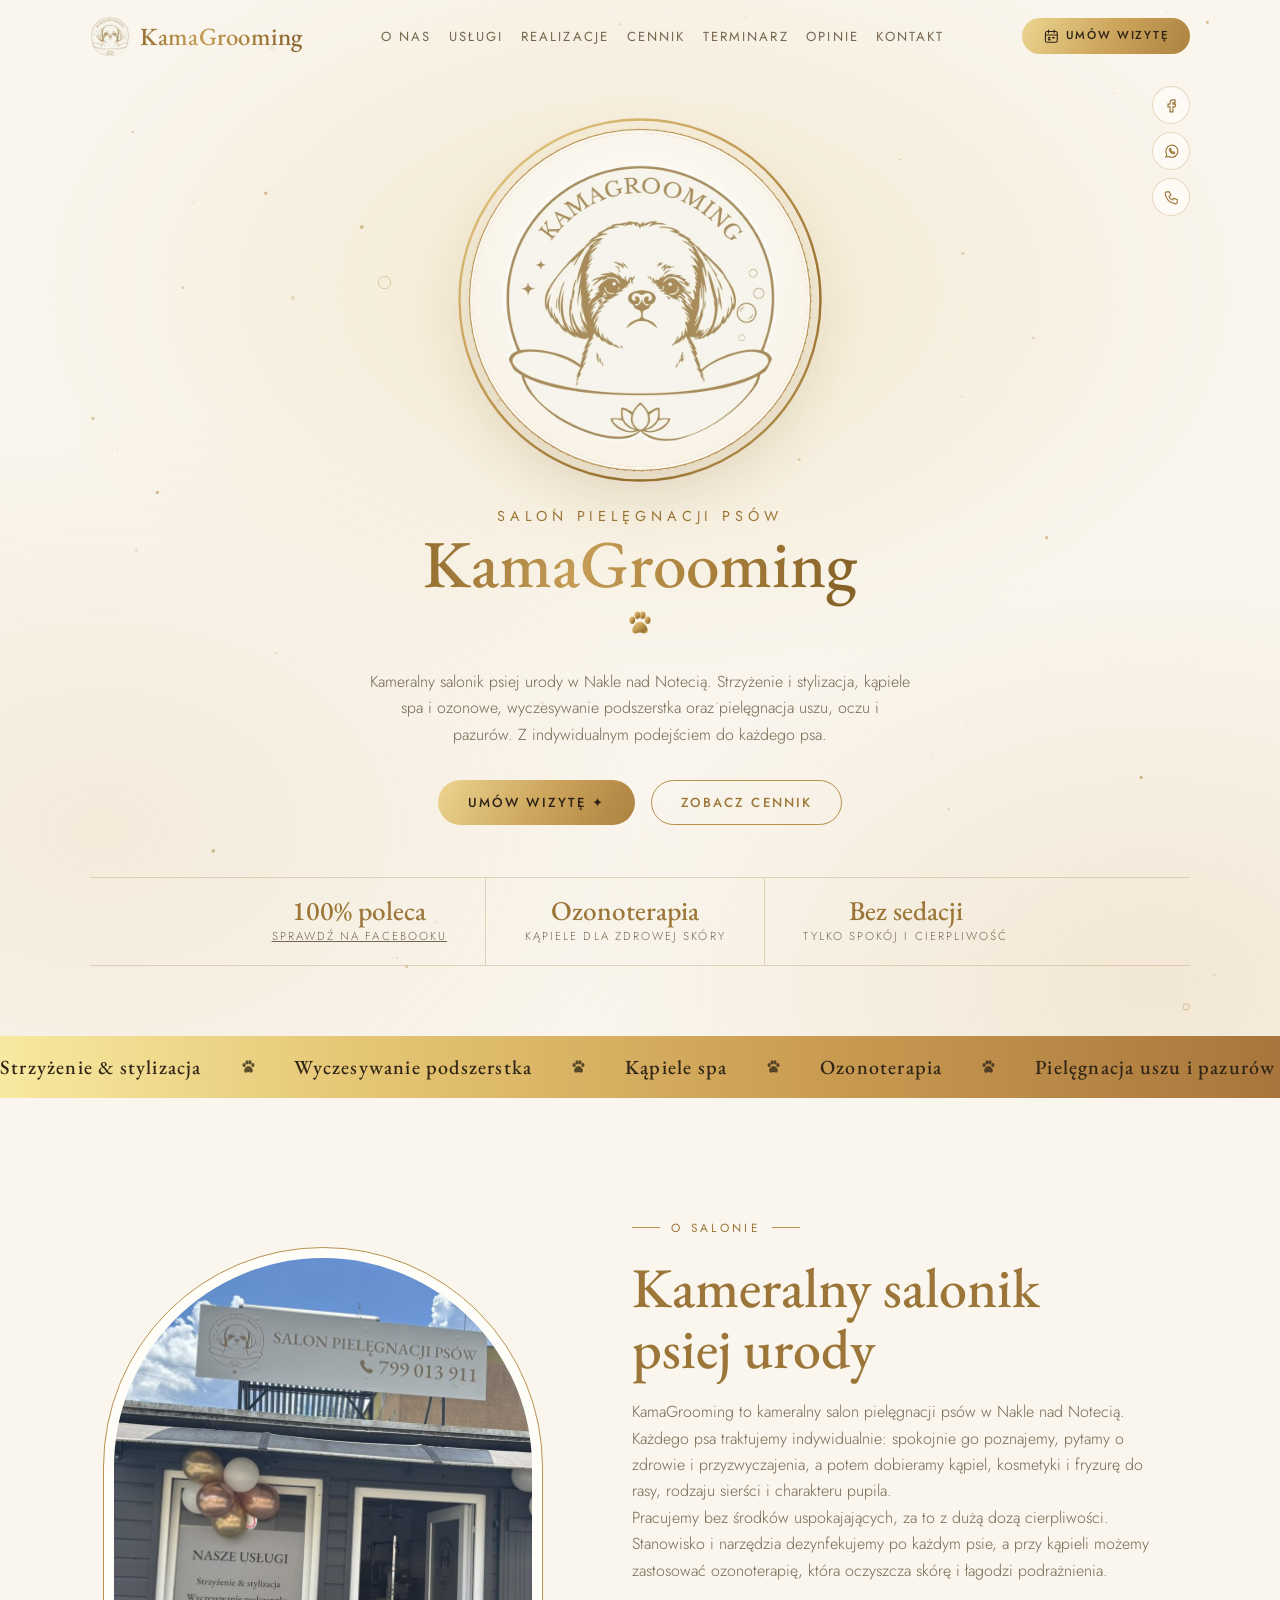
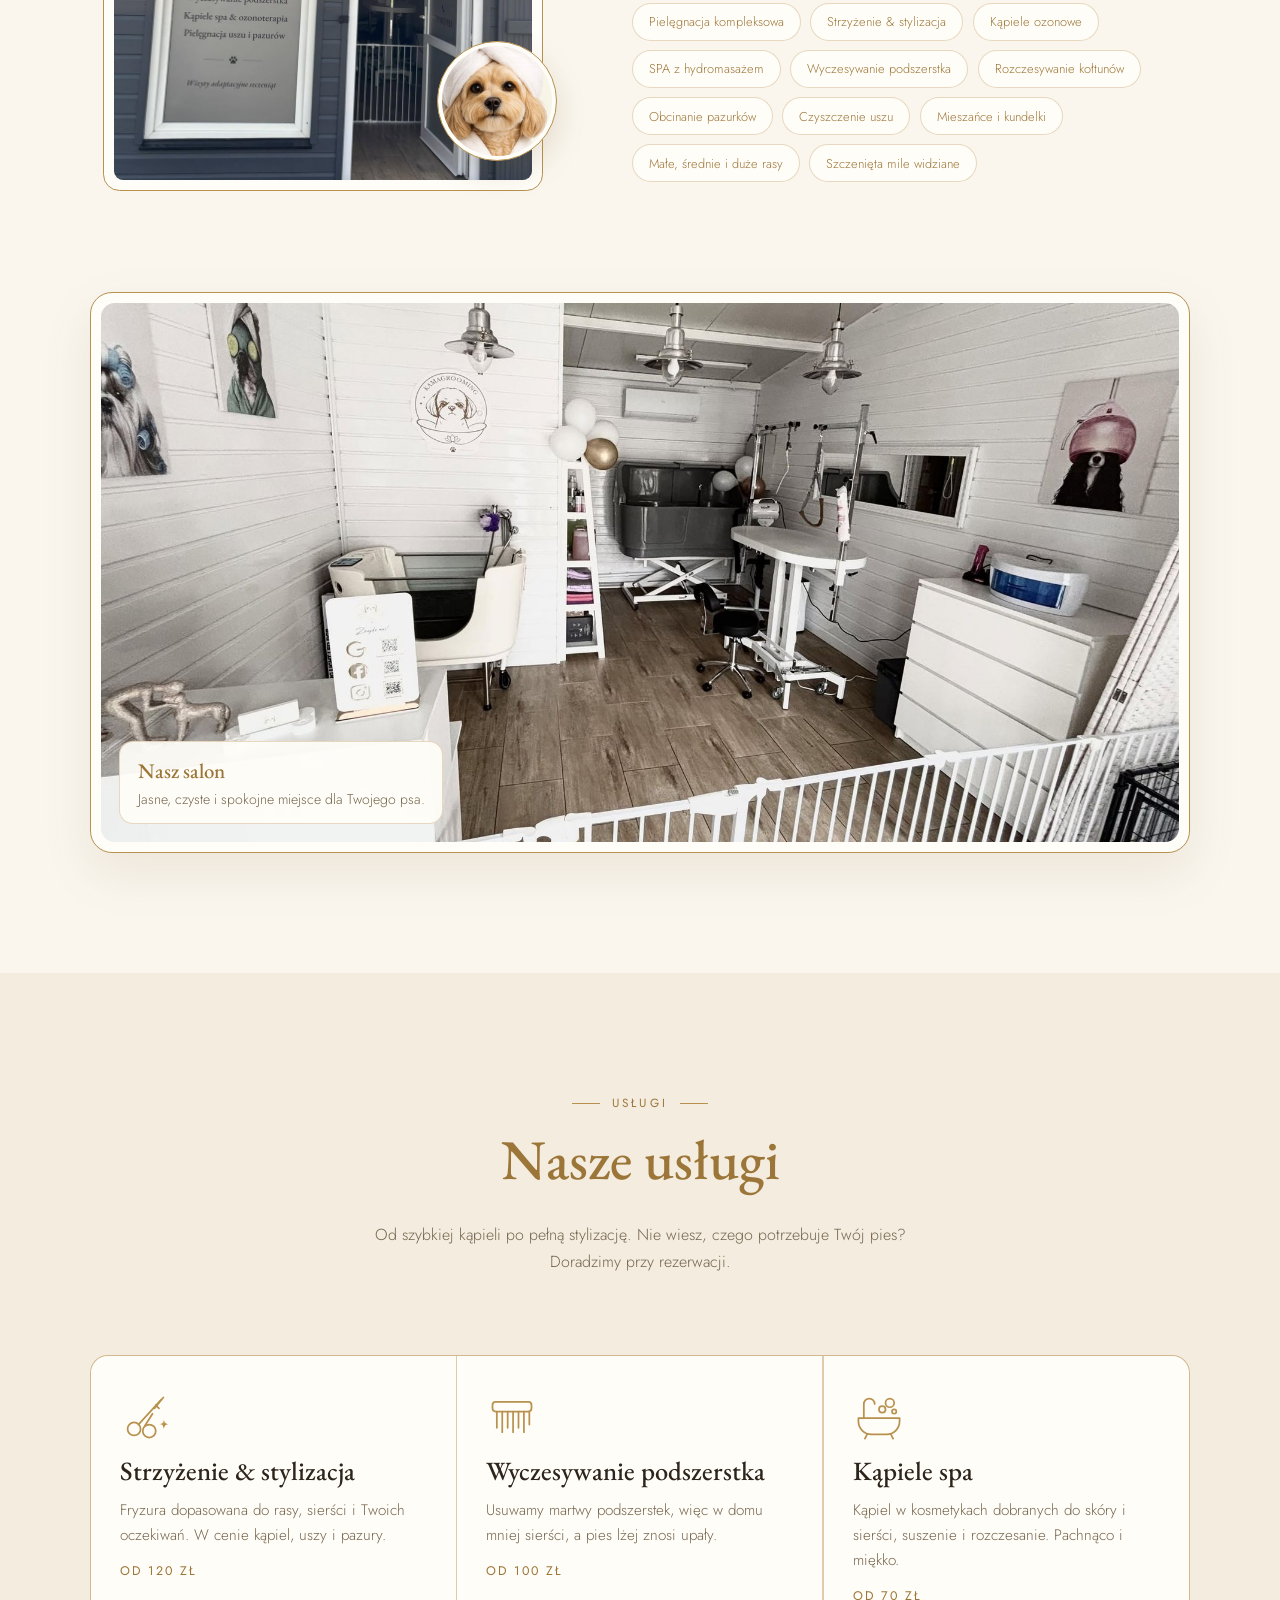
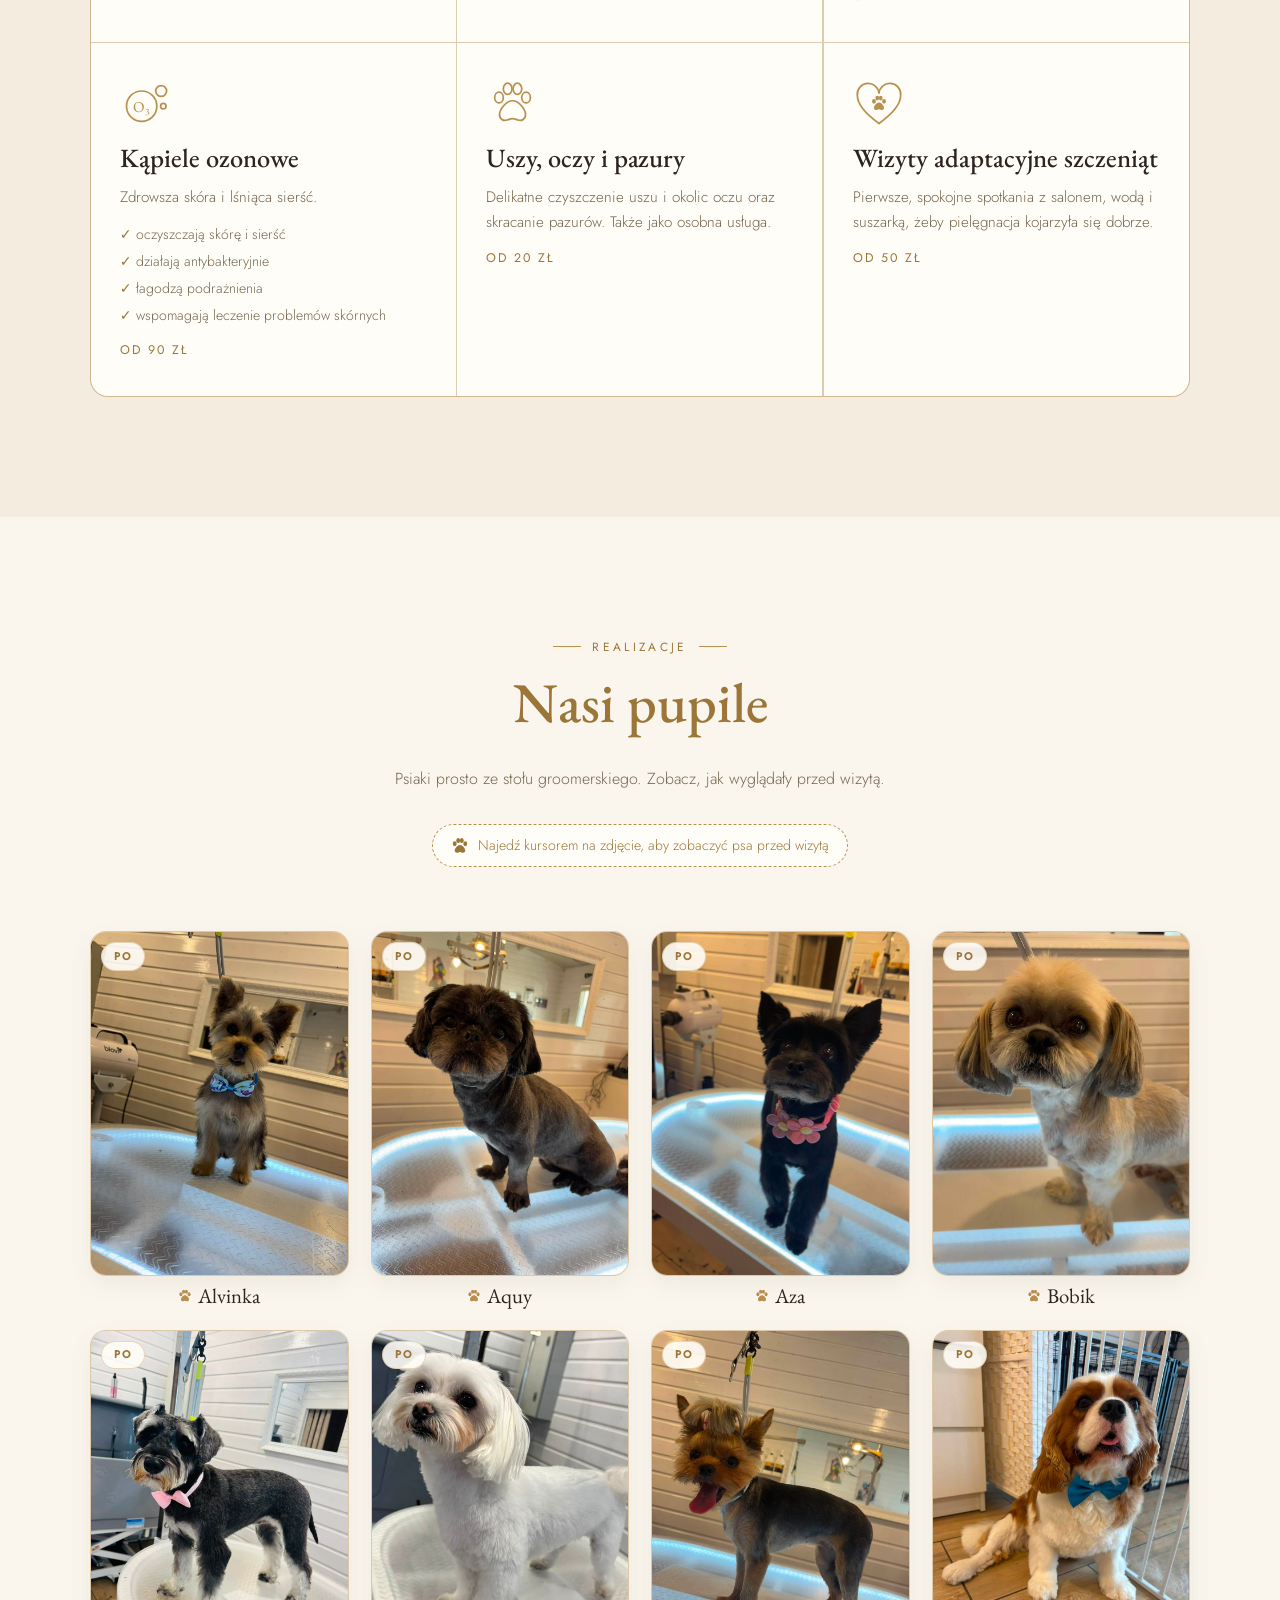
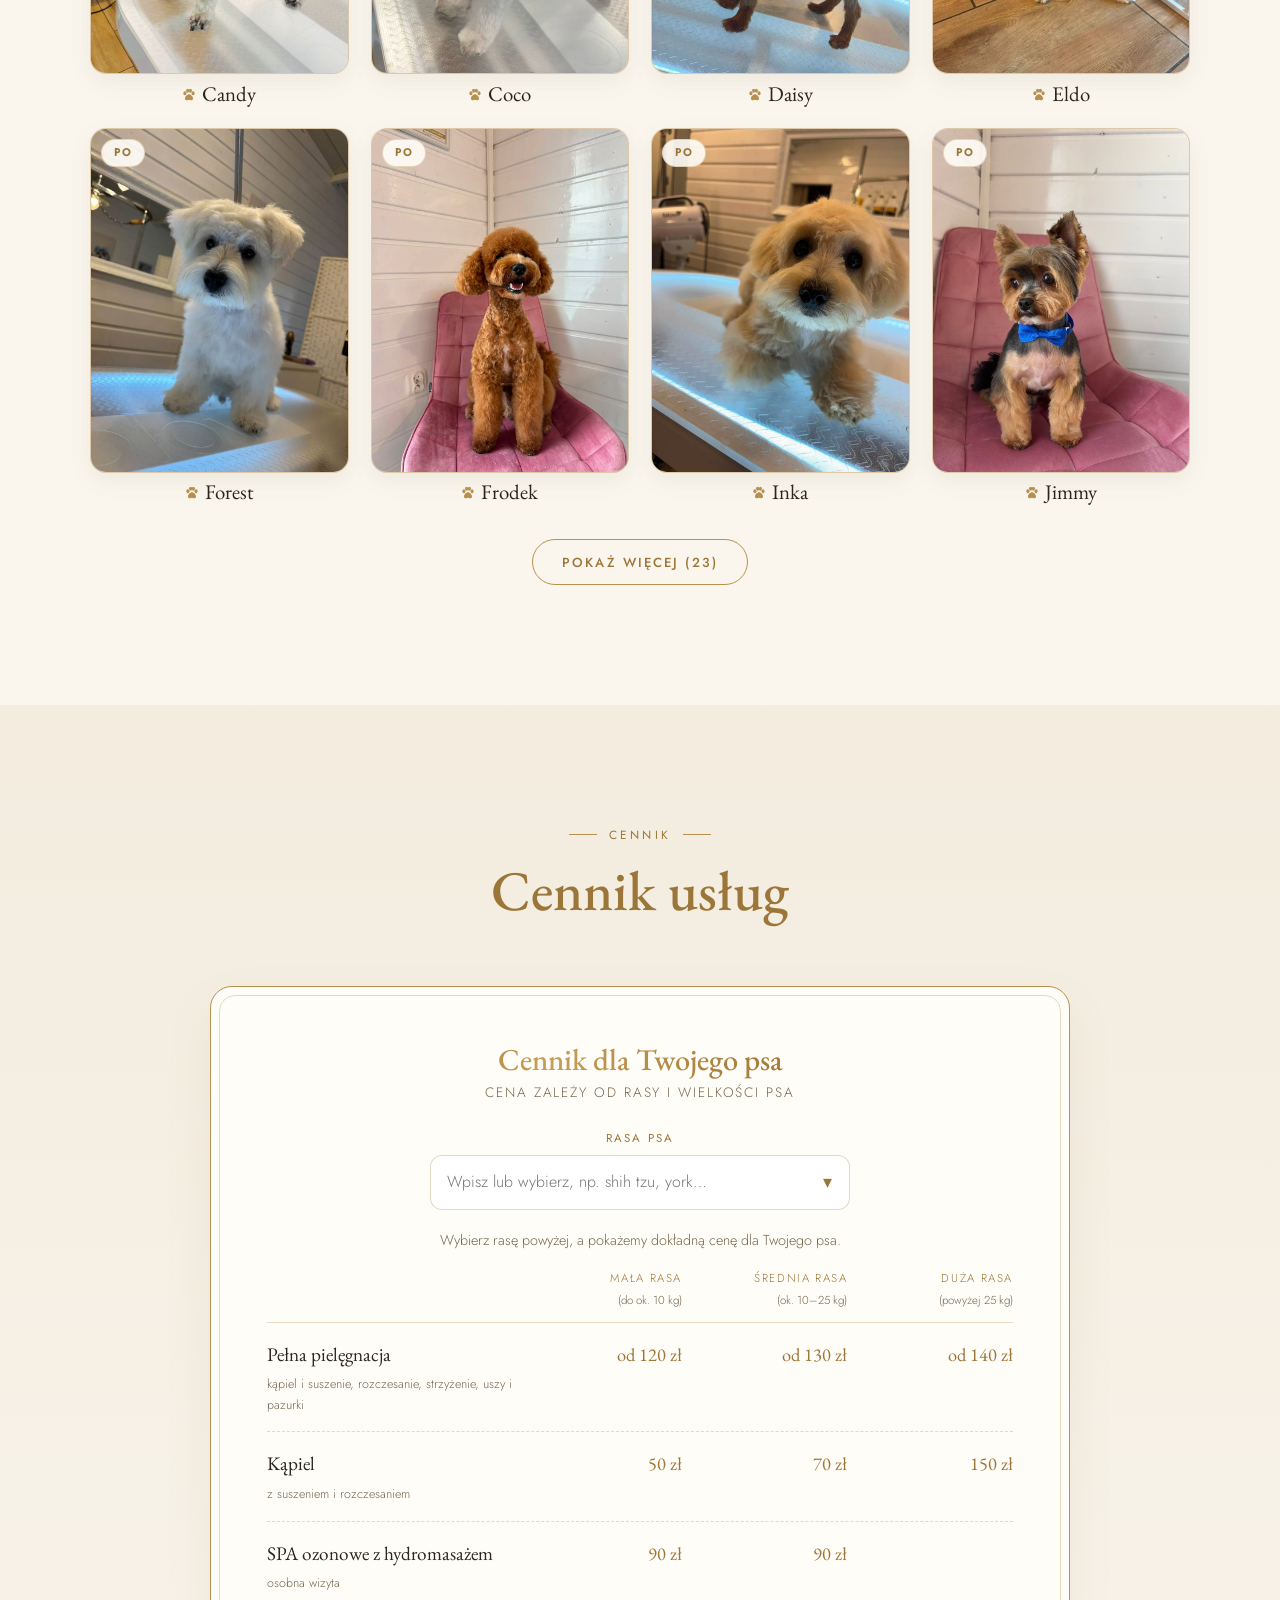
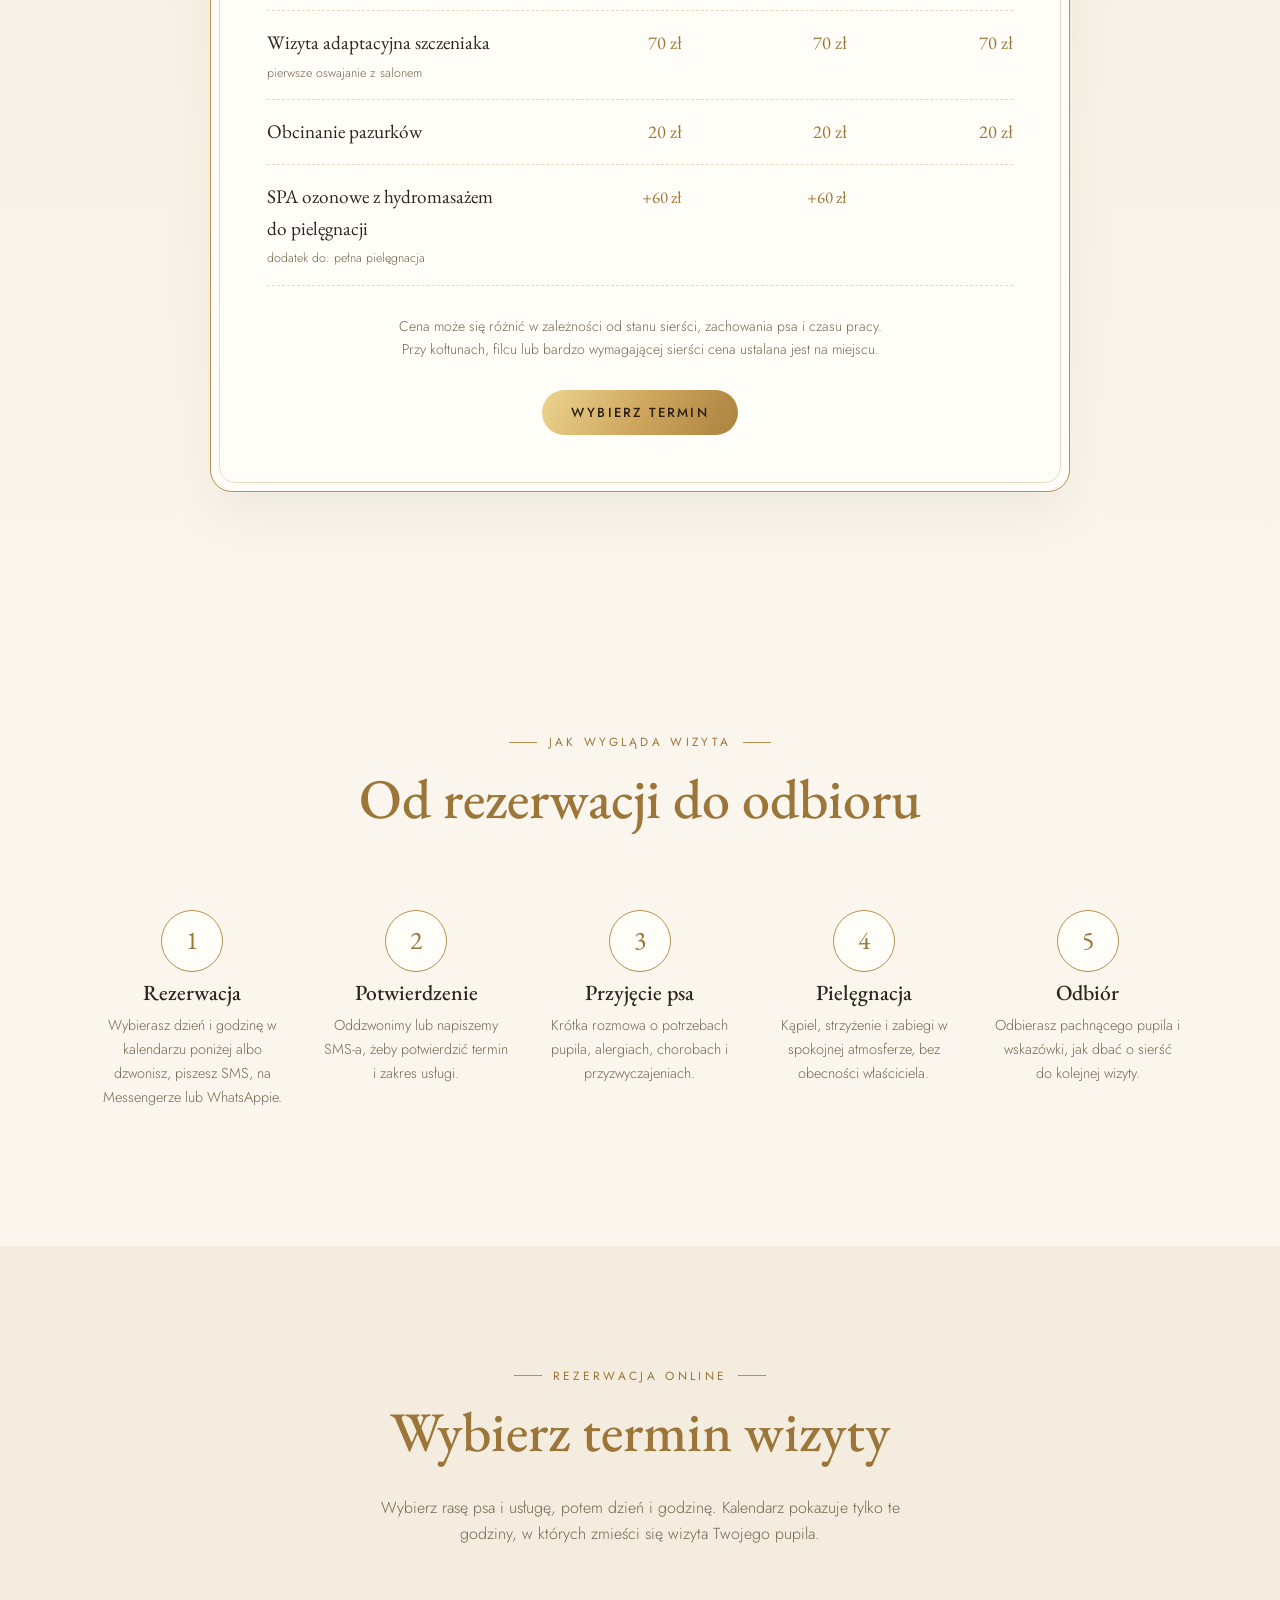
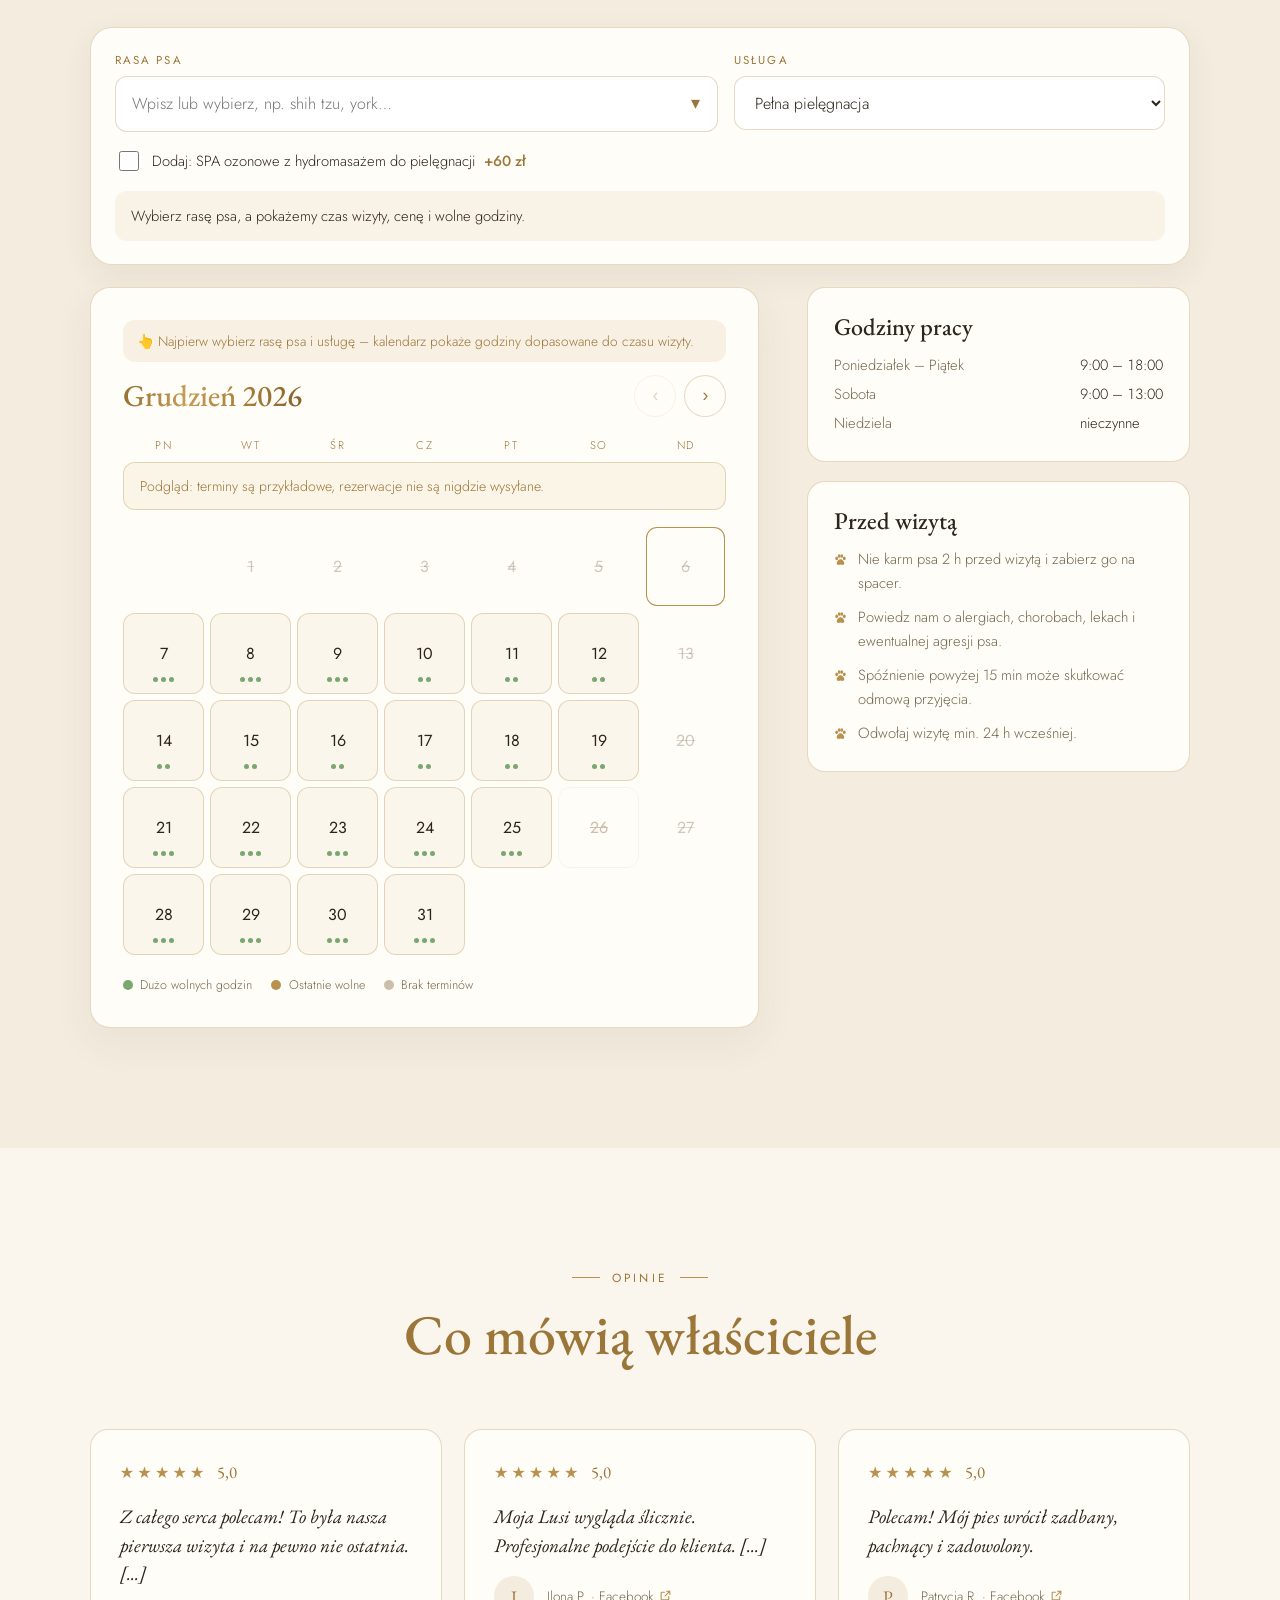
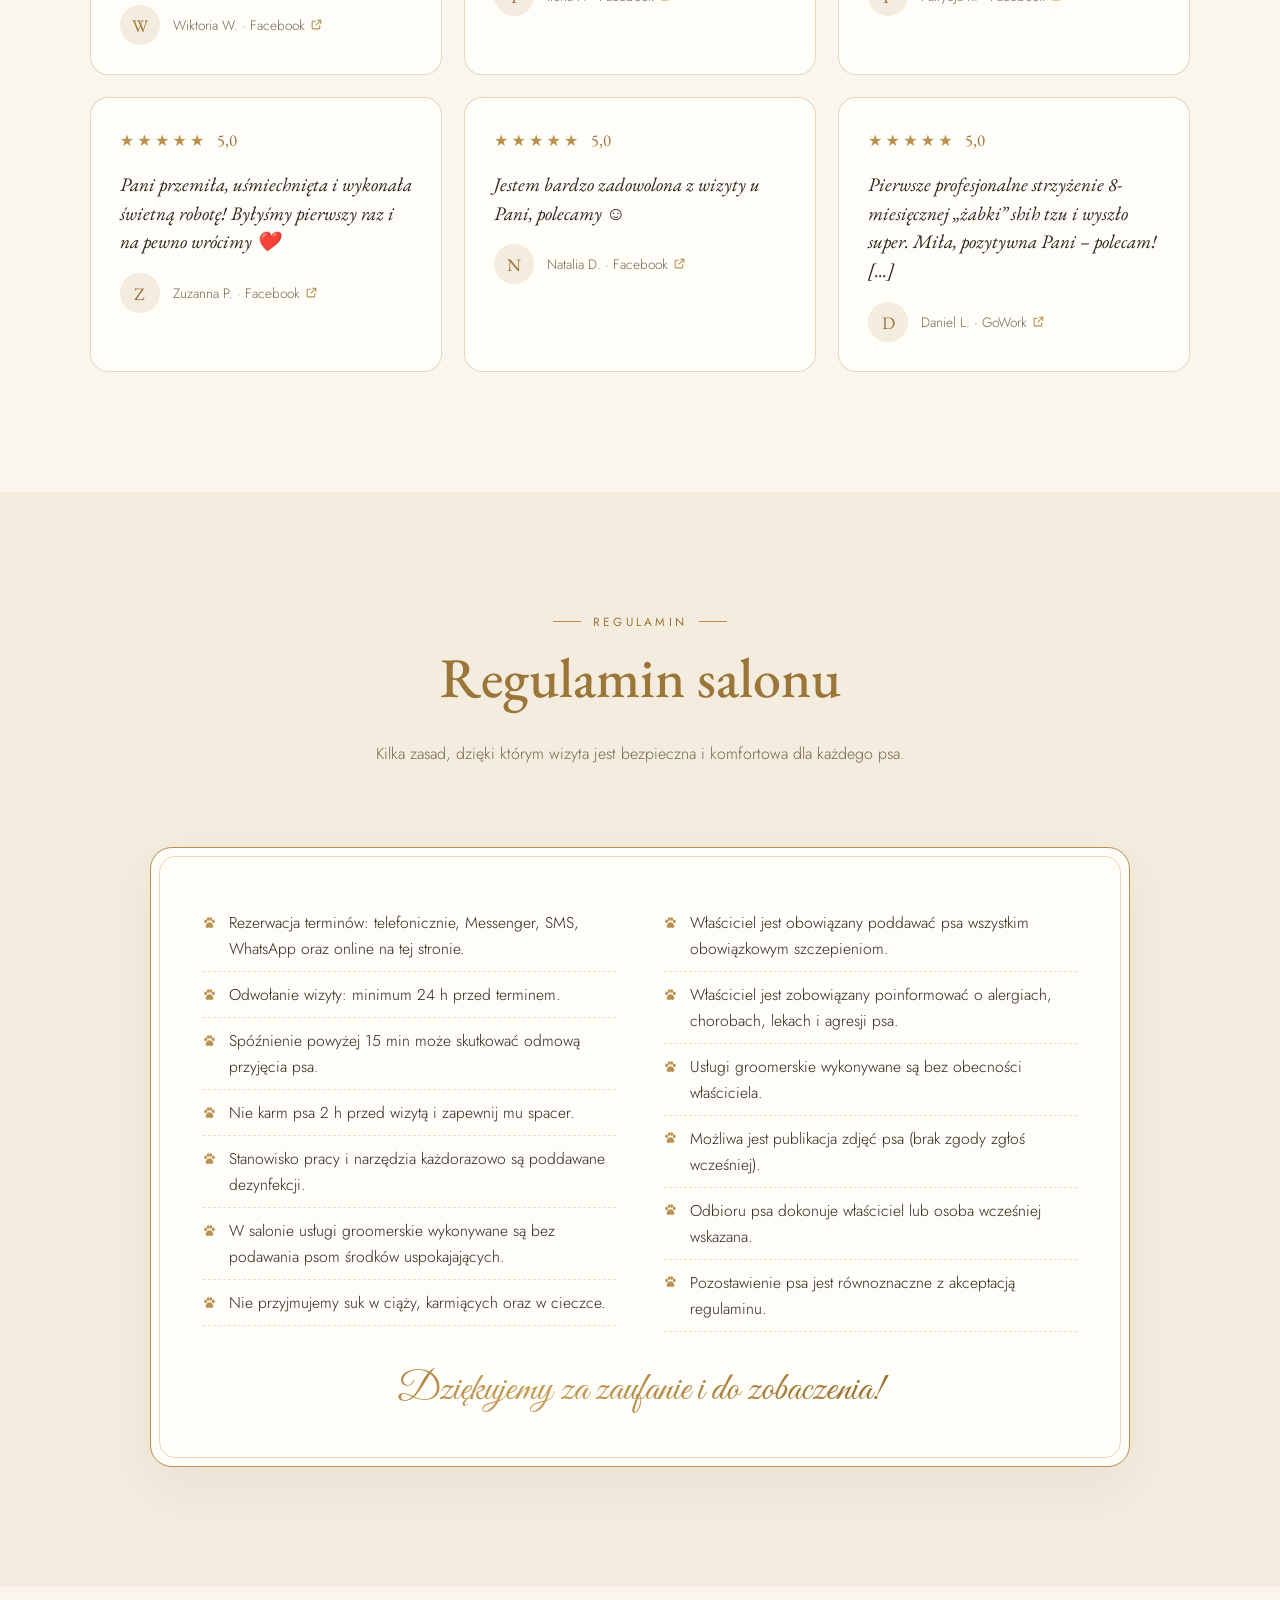
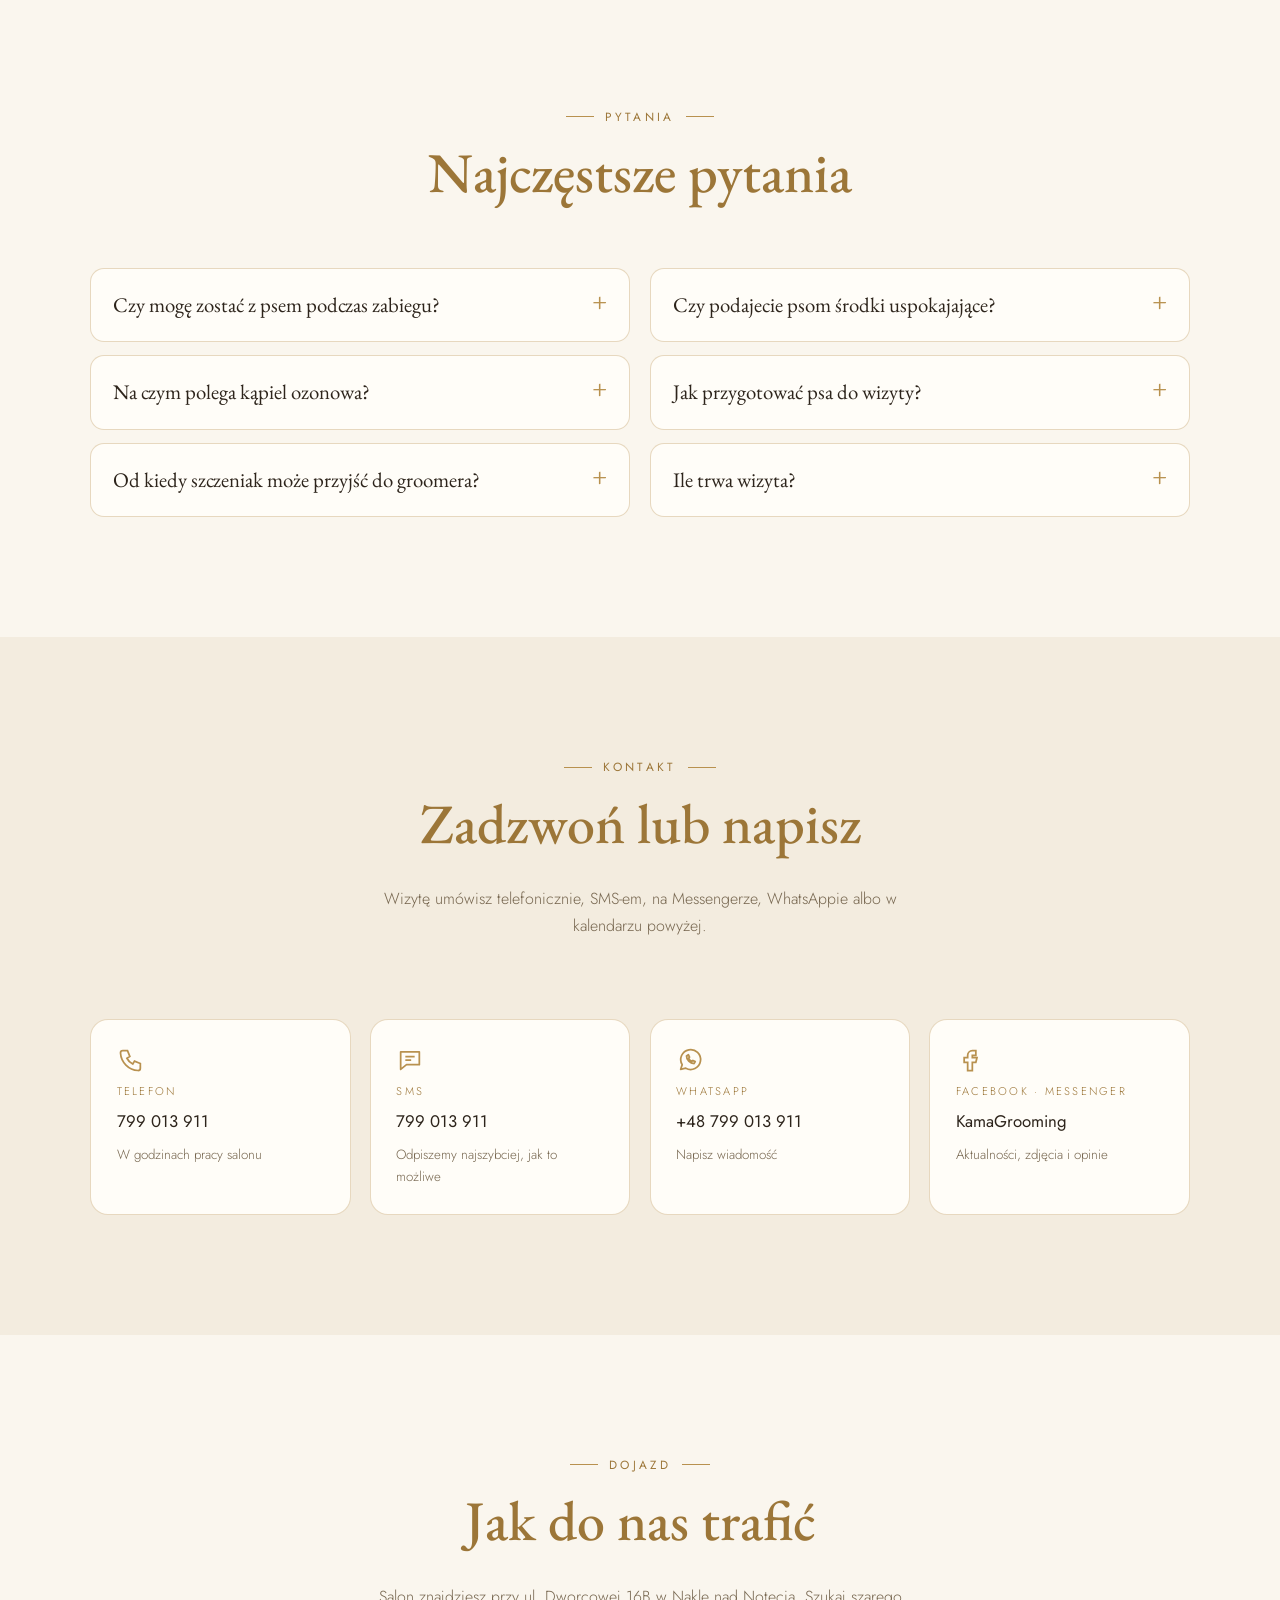
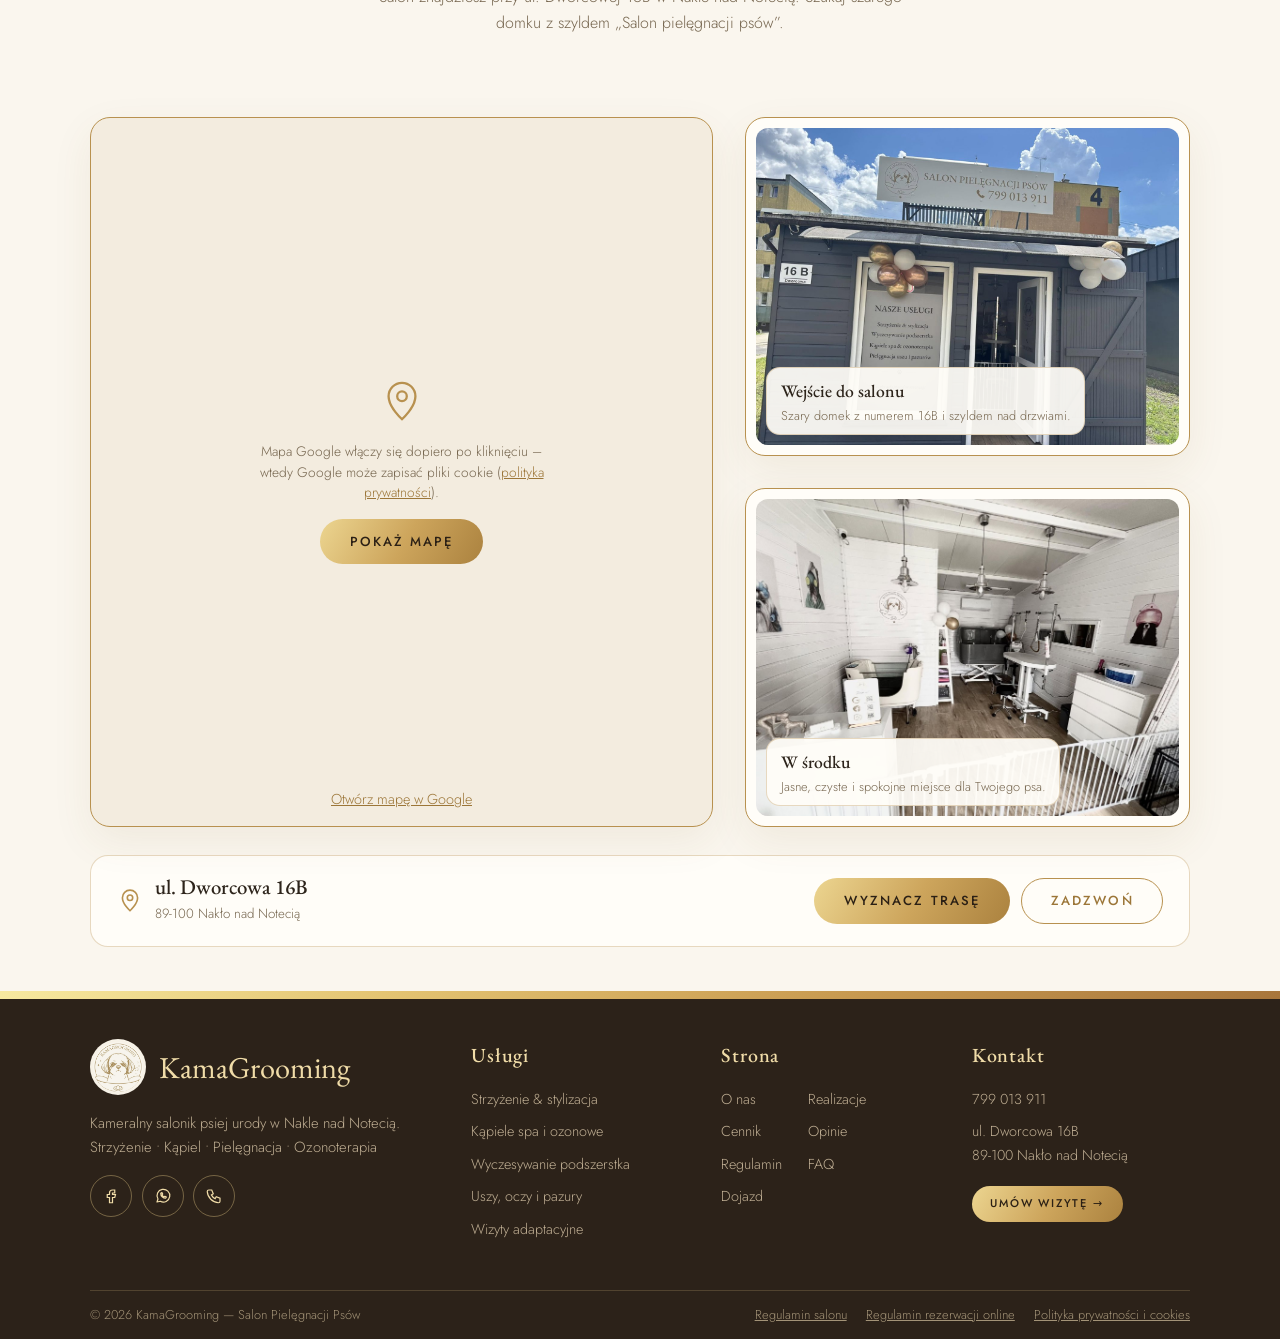
==== commit 2a3e9200: "Kopia zapasowa 25.11.2026: rasy i ceny, mieszańce z wariantami sierści, baza klientów, edycja wizyt " ====
--- a/index.html
+++ b/index.html
@@ -16,11 +16,10 @@
 <meta property="og:description" content="Pielęgnacja z miłością. Usługi, cennik, realizacje i rezerwacja wizyt online.">
 <meta property="og:image" content="img/og.jpg">
 <title>KamaGrooming – Salon Pielęgnacji Psów</title>
-<link rel="preconnect" href="https://fonts.googleapis.com">
-<link rel="stylesheet" href="https://fonts.googleapis.com/css2?family=EB+Garamond:ital,wght@0,400;0,500;0,600;1,400;1,500&family=Great+Vibes&family=Jost:wght@300;400;500&display=swap">
+<link rel="stylesheet" href="fonts/fonts.css">
 <style>
 :root{padding-top:env(safe-area-inset-top,0px);padding-bottom:env(safe-area-inset-bottom,0px)}
-body{margin:0}[hidden],.off{display:none!important}
+body{margin:0}[hidden],.is-off{display:none!important}
 /* Layout: centered gold emblem hero → editorial sections alternating ivory panels, gold bubbles/paws as punctuation */
 :root{
   --bg:#faf6ee; --bg2:#f3ecdf; --card:#fffdf8; --ink:#2d241b; --muted:#76664f;
@@ -51,7 +50,7 @@
 .eyebrow{display:inline-flex;align-items:center;gap:.7rem;font-size:.74rem;letter-spacing:.28em;text-transform:uppercase;color:var(--gold-d);font-weight:400}
 .eyebrow::before,.eyebrow::after{content:"";width:28px;height:1px;background:var(--gold)}
 .lead{color:var(--muted);max-width:60ch}
-section{padding-block:clamp(72px,10vw,120px);position:relative}
+section{padding-block:clamp(72px,10vw,120px);position:relative}#dojazd{padding-bottom:clamp(28px,4vw,44px)}
 .sec-head{display:grid;gap:1rem;justify-items:center;text-align:center;margin-bottom:clamp(40px,6vw,64px)}
 .btn{display:inline-flex;align-items:center;gap:.6rem;padding:.95rem 1.8rem;border-radius:999px;font:500 .82rem/1 var(--f-body);letter-spacing:.16em;text-transform:uppercase;text-decoration:none;cursor:pointer;border:1px solid var(--gold);transition:transform .25s,box-shadow .25s,background .25s}
 .btn-gold{background:var(--btn) border-box;background-origin:border-box;color:#2b2015;border-color:transparent}
@@ -76,8 +75,9 @@
 .brand b{font-family:var(--f-display);font-weight:500;font-size:1.55rem;line-height:1;letter-spacing:.01em}
 .nav ul{display:flex;gap:1.6rem;list-style:none;margin:0;padding:0}.nav ul a{white-space:nowrap}
 @media (max-width:1360px){.nav ul{gap:1.1rem}.nav ul a{letter-spacing:.1em}}
-.nav ul a{text-decoration:none;font-size:.76rem;letter-spacing:.16em;text-transform:uppercase;color:var(--muted);transition:color .2s;font-weight:400}
+.nav ul a{text-decoration:none;font-size:.82rem;letter-spacing:.16em;text-transform:uppercase;color:var(--muted);transition:color .2s;font-weight:400}
 .nav ul a:hover,.nav ul a.act{color:var(--gold-d)}
+.nav-cta{display:inline-flex;align-items:center;gap:.55em}.cal-ic{width:1.45em;height:1.45em;flex:none;fill:none;stroke:currentColor;stroke-width:1.6;stroke-linecap:round;stroke-linejoin:round;margin:-.2em 0}
 .nav ul a{position:relative}.nav ul a.act::after{content:"";position:absolute;left:0;right:0;bottom:-6px;height:1.5px;background:var(--btn);border-radius:2px}
 .nav .btn{padding:.7rem 1.2rem;font-size:.72rem;white-space:nowrap}
 .burger{display:none;background:var(--card);border:1px solid var(--line);border-radius:10px;width:44px;height:44px;color:var(--gold-d);cursor:pointer;font-size:1.1rem}
@@ -86,8 +86,8 @@
 .mobile-menu .close{position:absolute;top:calc(18px + env(safe-area-inset-top,0px));right:18px}
 /* wstążka zawsze w jednej linii z logo, zakładki na środku */
 .nav-in>nav{flex:1;display:flex;justify-content:center;min-width:0}
-@media (max-width:1180px) and (min-width:821px){.nav ul{gap:.9rem}.nav ul a{font-size:.66rem;letter-spacing:.08em}.nav .btn{padding:.6rem .95rem;font-size:.64rem;letter-spacing:.1em}}
-@media (max-width:1040px) and (min-width:821px){.brand b{display:none}}
+@media (max-width:1180px) and (min-width:821px){.nav ul{gap:clamp(.8rem,1.6vw,1.2rem)}.nav ul a{font-size:clamp(.78rem,.6rem + .4vw,.86rem);letter-spacing:.1em}.nav .btn{padding:.65rem 1.05rem;font-size:.7rem;letter-spacing:.12em}}
+@media (max-width:1060px) and (min-width:821px){.brand b{display:none}}
 /* telefon / bardzo wąskie okno: zakładki w drugim rzędzie (przewijane w bok, gdy się nie mieszczą) */
 @media (max-width:820px){
   .nav-in{flex-wrap:wrap;height:auto;padding-top:8px;row-gap:0}
@@ -280,7 +280,7 @@
 .day .dot{position:absolute;bottom:14%;left:8%;right:8%;display:flex;flex-wrap:wrap;justify-content:center;gap:3px}
 .day .dot i{width:5px;height:5px;border-radius:50%;background:var(--ok)}
 .day.few .dot i{background:var(--gold)}
-.day.full{background:transparent;border-color:rgba(0,0,0,.04);color:var(--busy);cursor:not-allowed;text-decoration:line-through}
+.day.full{background:transparent;border-color:rgba(0,0,0,.04);color:var(--busy);cursor:pointer;text-decoration:line-through}.day.full:disabled{cursor:not-allowed}
 .day:disabled{cursor:not-allowed}
 .day.off{background:transparent;border-color:transparent;color:rgba(118,102,79,.35)}
 .day.empty{visibility:hidden}
@@ -290,6 +290,55 @@
 .legend span{display:inline-flex;align-items:center;gap:.45rem}
 .legend i{width:10px;height:10px;border-radius:50%}
 .book-side{display:grid;gap:1.2rem}
+/* rasa psa + usługa (cennik i rezerwacja) */
+.dog-card{background:var(--card);border:1px solid var(--line);border-radius:22px;padding:1.4rem 1.5rem;margin:0 auto 1.4rem;box-shadow:0 10px 30px rgba(120,90,40,.08)}
+.dp-row{display:grid;grid-template-columns:1.4fr 1fr;gap:1rem}
+.dp-field .lbl{display:block;margin-bottom:.4rem}
+.dp-in{position:relative}
+.dp .dp-q,.dp .dp-svc{width:100%;padding:.85rem 2.6rem .85rem 1rem;border:1px solid var(--line);border-radius:12px;background:#fff;font:inherit;font-size:16px;color:var(--ink)}
+.dp .dp-svc{padding-right:1rem}
+.dp .dp-q:focus,.dp .dp-svc:focus{outline:2px solid rgba(184,145,79,.45);border-color:var(--gold)}
+.dp-all{position:absolute;right:.35rem;top:50%;transform:translateY(-50%);width:2.1rem;height:2.1rem;border:0;background:transparent;color:var(--gold-d);font-size:1.1rem;cursor:pointer;border-radius:8px}
+.dp-sug{position:absolute;z-index:30;left:0;right:0;top:calc(100% + 6px);margin:0;padding:.35rem;list-style:none;background:#fff;border:1px solid var(--line);border-radius:14px;box-shadow:0 18px 40px rgba(60,40,10,.18);max-height:300px;overflow:auto}
+.dp-sug li{display:flex;justify-content:space-between;gap:.8rem;align-items:center;padding:.6rem .75rem;border-radius:10px;cursor:pointer;font-size:.95rem}
+.dp-sug li small{color:var(--muted);font-size:.75rem;white-space:nowrap}
+.dp-sug li:hover,.dp-sug li.act{background:rgba(184,145,79,.12)}
+.dp-sug li.other{color:var(--gold-d);font-style:normal;border-top:1px dashed var(--line);margin-top:.2rem}
+.dp-size{margin-top:1rem}.dp-size p{margin:0 0 .5rem;font-size:.9rem;color:var(--gold-d)}.dp-size p.lab{font-size:.8rem;letter-spacing:.12em;text-transform:uppercase}
+.sizes.three{grid-template-columns:repeat(3,1fr);margin-bottom:0}
+.dp-add{display:flex;align-items:center;gap:.6rem;margin-top:1rem;font-size:.92rem;cursor:pointer}.dp-add input{width:20px;height:20px;accent-color:var(--gold)}.dp-add b{color:var(--gold-d);font-weight:500}
+.dp-sum{display:flex;flex-wrap:wrap;gap:.4rem 1.2rem;align-items:center;margin:1.1rem 0 0;padding:.8rem 1rem;border-radius:12px;background:rgba(184,145,79,.1);font-size:.92rem}
+.dp-sum b{font-weight:500;color:var(--gold-d)}
+.cal-hint{margin:0 0 .8rem;padding:.6rem .85rem;border-radius:12px;background:rgba(184,145,79,.12);color:var(--gold-d);font-size:.86rem}
+.pp-pick{max-width:420px;margin:0 auto 1.2rem}.pp-pick .dp-row{grid-template-columns:1fr}.pp-pick .lbl{display:block;text-align:center}.pp-pick .dp-size p{text-align:center}
+.pb-list .row.add .p{color:var(--gold-d)}
+.pb-for{text-align:center;margin:0 0 .6rem;font-size:.9rem;color:var(--muted)}.pb-for b{color:var(--ink);font-weight:500}
+.pb-empty{display:grid;justify-items:center;gap:.6rem;padding:1.6rem 1rem;text-align:center;color:var(--muted)}.pb-empty svg{width:34px;height:32px;fill:var(--gold);opacity:.7}.pb-empty p{margin:0;max-width:360px}
+.pb-list .row{grid-template-columns:minmax(0,1fr) auto!important}
+.dp-coat{margin-top:.9rem}.dp-coat>p{font-size:.8rem;letter-spacing:.12em;text-transform:uppercase;color:var(--gold-d);margin:0 0 .5rem}.coats{display:grid;grid-template-columns:repeat(3,minmax(0,1fr));gap:.5rem}.coats .size{text-align:center;padding:.7rem .5rem;min-height:0;display:flex;align-items:center;justify-content:center}.pp-pick .dp-coat>p,.pp-pick .dp-coat-n{text-align:center}.dp-coat-n{display:block;margin-top:.5rem;color:var(--muted);font-size:.78rem}
+.pb-list .row.sub .n,#priceBox .row.sub .n{padding-left:1.1rem;font-size:1rem}#priceBox .row.sub{padding-top:.55rem;padding-bottom:.55rem}
+@media(max-width:560px){.coats{grid-template-columns:1fr}}
+.pb-foot em{font-style:normal;font-weight:600;color:var(--gold-d)}
+.pb-all{border:0;background:none;padding:0;font:inherit;color:var(--gold-d);text-decoration:underline;cursor:pointer}
+.t3 .r3{display:grid;grid-template-columns:minmax(0,1.6fr) repeat(3,minmax(0,1fr));gap:.6rem;align-items:baseline;padding:1rem 0;border-bottom:1px dashed var(--line)}
+.t3 .r3.h{padding:.4rem 0 .7rem;border-bottom:1px solid var(--line);font-size:.72rem;letter-spacing:.14em;text-transform:uppercase;color:var(--gold-d);align-items:end}
+.t3 .r3.h span{text-align:right}.t3 .r3.h small{display:block;letter-spacing:0;text-transform:none;font-size:.72rem;color:var(--muted);margin-top:.2rem}
+.t3 .n{font-family:var(--f-display);font-size:1.2rem;color:var(--ink)}.t3 .n small{display:block;font-family:var(--f-body);font-size:.78rem;color:var(--muted);margin-top:.25rem}
+.t3 .p{text-align:right;font-family:var(--f-display);font-size:1.15rem;color:var(--gold-d);white-space:nowrap}
+.t3 .r3.add .p{font-size:1.05rem}.t3 .p.na{visibility:hidden}
+@media(max-width:640px){.t3 .r3.h{display:none}.t3 .r3{grid-template-columns:repeat(3,1fr);gap:.3rem .5rem}.t3 .n{grid-column:1/-1;font-size:1.1rem}
+.t3 .p{text-align:center;font-size:1rem;padding:.35rem .2rem;border-radius:10px;background:rgba(184,145,79,.08)}.t3 .p.na{display:none}.t3 .p::before{content:attr(data-l);display:block;font-family:var(--f-body);font-size:.66rem;color:var(--muted);letter-spacing:.04em}}
+.fsum{display:flex;flex-wrap:wrap;gap:.3rem .9rem;align-items:center;margin:0 0 1rem;padding:.7rem .9rem;border-radius:12px;background:rgba(184,145,79,.1);font-size:.86rem}
+.fsum em{font-style:normal;color:var(--muted)}.fsum .link{margin-left:auto;background:none;border:0;color:var(--gold-d);text-decoration:underline;cursor:pointer;font:inherit}
+.nofit b{font-weight:500;display:block;margin-bottom:.2rem}.nextfree{margin-top:.7rem;padding-top:.7rem;border-top:1px solid rgba(156,63,63,.2);color:var(--ink)}.nextfree b{color:var(--gold-d);font-weight:500}.nf-go{display:flex;margin-top:.6rem;padding:.6rem 1.1rem;font-size:.72rem}
+.gaps{margin:-.4rem 0 1.4rem;padding:.8rem .9rem;border:1px dashed var(--gold);border-radius:14px;background:rgba(184,145,79,.06)}
+.gaps>p{margin:0 0 .5rem;font-size:.82rem;color:var(--gold-d)}
+.gap{display:flex;flex-wrap:wrap;align-items:center;gap:.3rem .7rem;padding:.4rem 0;font-size:.88rem}.gap+.gap{border-top:1px solid var(--line)}
+.gap span{color:var(--muted);font-size:.8rem}.gfit{display:flex;flex-wrap:wrap;gap:.35rem;width:100%}
+.gsvc{border:1px solid var(--gold);background:#fff;color:var(--ink);border-radius:99px;padding:.35rem .75rem;font:inherit;font-size:.8rem;cursor:pointer}.gsvc:hover{background:rgba(184,145,79,.15)}
+.slots.wide{grid-template-columns:repeat(auto-fill,minmax(96px,1fr))}
+.slots.wide .slot{display:grid;gap:.05rem;padding:.55rem .3rem;line-height:1.2}.slots.wide .slot b{font-weight:500}.slots.wide .slot small{font-size:.7rem;opacity:.7}
+@media (max-width:600px){.dp-row{grid-template-columns:1fr}.dog-card{padding:1.1rem}.sizes.three .size small{font-size:.62rem}}
 .info-card{border:1px solid var(--line);border-radius:18px;padding:1.6rem;background:var(--card);display:grid;gap:.8rem}
 .info-card h3{font-size:1.5rem}
 .info-card ul{margin:0;padding:0;list-style:none;display:grid;gap:.6rem;color:var(--muted);font-size:.92rem}
@@ -327,21 +376,43 @@
 .slot:hover:not(:disabled){border-color:var(--gold)}
 .slot:disabled{background:transparent;color:var(--busy);text-decoration:line-through;cursor:not-allowed;border-color:rgba(0,0,0,.04)}
 .slot.sel{background:var(--btn) border-box;color:#2b2015;border-color:transparent;font-weight:500}
+.slot.nobig{text-decoration:none;opacity:.45}
+.sizes{display:grid;grid-template-columns:1fr 1fr;gap:.6rem;margin-bottom:1.2rem}
+.size{display:grid;gap:.15rem;padding:.8rem .6rem;border-radius:12px;border:1px solid var(--line);background:var(--card);color:var(--ink);font:400 1rem var(--f-body);cursor:pointer;transition:all .2s;text-align:center}
+.size small{font-size:.72rem;color:var(--muted);letter-spacing:.04em}.size:hover{border-color:var(--gold)}
+.size.sel{background:var(--btn) border-box;color:#2b2015;border-color:transparent}.size.sel small{color:#4a3a22}
+.big-msg{margin:-.4rem 0 1rem;padding:.65rem .9rem;border-radius:12px;background:rgba(184,145,79,.12);color:var(--gold-d);font-size:.88rem;line-height:1.45}
+.big-msg.warn{background:rgba(176,80,80,.1);color:#9c3f3f}
+.day.off{text-decoration:line-through;text-decoration-color:rgba(118,102,79,.25)}
 .field{display:grid;gap:.35rem;margin-bottom:1rem}
 .field input,.field select{width:100%;background:var(--card);border:1px solid var(--line);border-radius:12px;padding:.85rem 1rem;color:var(--ink);font:300 1rem var(--f-body)}
 .field input:focus,.field select:focus{outline:none;border-color:var(--gold)}
 .field .err{font-size:.8rem;color:#a24a4a}
+.f-legal{display:inline-flex;flex-wrap:wrap;gap:.4rem 1.2rem;justify-content:center}.f-legal a{color:inherit}
+.consent a,.rodo-mini a{color:var(--gold-d)}.rodo-mini{font-size:.74rem;line-height:1.45;color:var(--muted);margin:-.4rem 0 1rem}
+.pp-tip{position:relative;margin:.15rem 0 .55rem;padding:.7rem .95rem;border-radius:14px;background:linear-gradient(135deg,#fff8e6,#f6e7c3);border:1px solid rgba(184,145,79,.45);color:#5e4a2c;font-size:.86rem;line-height:1.45;box-shadow:0 6px 18px rgba(150,110,40,.12);animation:ppPop .55s cubic-bezier(.2,1.4,.4,1) .35s both,ppBob 3.2s ease-in-out 1.2s infinite}
+.pp-tip b{color:var(--gold-d);font-weight:500}
+.pp-tip::after{content:"";position:absolute;left:28px;bottom:-7px;width:12px;height:12px;background:#f7eacb;border-right:1px solid rgba(184,145,79,.45);border-bottom:1px solid rgba(184,145,79,.45);transform:rotate(45deg)}
+@keyframes ppPop{from{opacity:0;transform:translateY(8px) scale(.92)}to{opacity:1;transform:none}}
+@keyframes ppBob{0%,100%{transform:none}50%{transform:translateY(-3px)}}
+@media (prefers-reduced-motion:reduce){.pp-tip{animation:none}}
+.pp-drop{display:flex;align-items:center;gap:.8rem;padding:.75rem 1rem;border:1.5px dashed var(--gold);border-radius:12px;background:var(--card);cursor:pointer;transition:background .2s}
+.pp-drop:hover{background:#fff8ea}.pp-ic{font-size:1.5rem}.pp-t{display:grid;line-height:1.25}.pp-t b{font-weight:500;color:var(--ink)}.pp-t small{font-size:.78rem;color:var(--muted)}
+.pp-prev{display:flex;align-items:center;gap:.8rem;padding:.5rem;border:1px solid var(--line);border-radius:12px;background:var(--card)}
+.pp-prev img{width:64px;height:64px;object-fit:cover;border-radius:10px}.pp-prev span{flex:1;font-size:.9rem;color:var(--ok)}
+.pp-x{width:34px;height:34px;border-radius:50%;border:1px solid var(--line);background:transparent;color:var(--muted);cursor:pointer}
 .f2{display:grid;grid-template-columns:1fr 1fr;gap:0 .8rem}@media (max-width:520px){.f2{grid-template-columns:1fr}}
 .opt{color:var(--muted);text-transform:none;letter-spacing:0}
 .reg-mini{border:1px solid var(--line);border-radius:12px;background:var(--card);padding:0 1rem;margin:.2rem 0 1rem;font-size:.85rem}
 .reg-mini summary{cursor:pointer;padding:.7rem 0;color:var(--gold-d);list-style:none}.reg-mini summary::-webkit-details-marker{display:none}
 .reg-mini summary::after{content:" ▾"}.reg-mini[open] summary::after{content:" ▴"}
 .reg-mini ul{margin:0 0 .8rem;padding-left:1.1rem;color:var(--muted);display:grid;gap:.25rem}
-.consent{display:flex;gap:.6rem;align-items:flex-start;font-size:.82rem;color:var(--muted);margin:.4rem 0 1.4rem}
-.consent input{accent-color:var(--gold);margin-top:.25rem}
+.consent{display:flex;gap:.65rem;align-items:flex-start;font-size:.84rem;line-height:1.55;color:var(--muted);margin:.4rem 0 1.2rem;cursor:pointer}.consent>span{flex:1;min-width:0}
+.consent input{accent-color:var(--gold);flex:0 0 auto;width:18px;height:18px;margin:.15rem 0 0}
 .sheet .btn{width:100%;justify-content:center}
 .done{text-align:center;display:grid;gap:1rem;justify-items:center;padding-block:1rem}
 .done svg{width:90px}
+.done-logo{width:104px;height:104px;border-radius:50%;object-fit:cover;box-shadow:0 0 0 2px var(--gold),0 0 0 6px rgba(184,145,79,.18),0 10px 24px rgba(120,90,40,.18)}
 .done p{margin:0;color:var(--muted)}
 
 /* REVIEWS */
@@ -373,7 +444,8 @@
 @media (max-width:760px){.reg ol{columns:1}}
 
 /* FAQ */
-.faq{max-width:820px;margin:0 auto;display:grid;gap:.8rem}
+.faq{max-width:1100px;margin:0 auto;display:grid;grid-template-columns:repeat(2,minmax(0,1fr));gap:.8rem 1.2rem;align-items:start}
+@media(max-width:860px){.faq{grid-template-columns:1fr;max-width:820px}}
 .faq details{border:1px solid var(--line);border-radius:14px;background:var(--card);padding:0 1.4rem}
 .faq summary{cursor:pointer;list-style:none;padding:1.2rem 0;font-family:var(--f-display);font-size:1.3rem;display:flex;justify-content:space-between;gap:1rem}
 .faq summary::-webkit-details-marker{display:none}
@@ -398,7 +470,9 @@
 .map-grid{display:grid;grid-template-columns:minmax(0,7fr) minmax(0,5fr);gap:clamp(18px,3vw,32px);align-items:stretch}
 .map-box{grid-row:span 2;border:1px solid var(--gold);border-radius:20px;overflow:hidden;background:var(--bg2);min-height:420px;position:relative;box-shadow:0 14px 40px rgba(120,86,36,.08);display:grid;place-items:center}
 .map-box .map-fb{color:var(--gold-d);font-size:.9rem;text-decoration:underline}
-.map-box iframe{position:absolute;inset:0;width:100%;height:100%;border:0;filter:sepia(.18) saturate(.9)}
+.map-ok{position:relative;z-index:1;display:grid;gap:1rem;justify-items:center;text-align:center;padding:1.5rem;max-width:340px}.map-ok p{margin:0;font-size:.86rem;color:var(--muted);line-height:1.5}.map-ok a{color:var(--gold-d)}
+.map-box .map-fb{position:absolute;bottom:14px;left:0;right:0;text-align:center;z-index:1}
+.map-box iframe{z-index:2;position:absolute;inset:0;width:100%;height:100%;border:0;filter:sepia(.18) saturate(.9)}
 .entry{position:relative;margin:0;border:1px solid var(--gold);border-radius:20px;overflow:hidden;background:var(--card);padding:10px;display:grid;box-shadow:0 14px 40px rgba(120,86,36,.08)}
 .entry img{width:100%;height:100%;min-height:260px;max-height:340px;object-fit:cover;border-radius:12px}
 .entry figcaption{position:absolute;left:24px;bottom:24px;right:24px;background:rgba(255,253,248,.93);border:1px solid var(--line);border-radius:14px;padding:.8rem 1rem;font-size:.88rem;color:var(--muted)}
@@ -644,20 +718,20 @@
         <li><a href="#uslugi">Usługi</a></li>
         <li><a href="#realizacje">Realizacje</a></li>
         <li><a href="#cennik">Cennik</a></li>
+        <li><a href="#terminarz">Terminarz</a></li>
         <li data-rev hidden><a href="#opinie">Opinie</a></li>
         <li><a href="#kontakt">Kontakt</a></li>
-        <li><a href="#terminarz">Terminarz</a></li>
       </ul>
     </nav>
     <div class="nav-end">
-      <a class="btn btn-gold nav-cta" href="#rezerwacja">Umów wizytę</a>
+      <a class="btn btn-gold nav-cta" href="#rezerwacja"><svg class="cal-ic" viewBox="0 0 24 24" aria-hidden="true"><rect x="3.5" y="5" width="17" height="15.5" rx="2.5"/><path d="M3.5 10h17M8 3v4M16 3v4"/><path d="M8 14h2M14 14h2M8 17h2" stroke-width="2.2"/></svg>Umów wizytę</a>
       <button class="burger" id="burger" aria-label="Otwórz menu">☰</button>
     </div>
   </div>
 </header>
 <div class="mobile-menu" id="mmenu" hidden>
   <button class="icon-btn close" id="mclose" aria-label="Zamknij menu">✕</button>
-  <a href="#o-nas">O nas</a><a href="#uslugi">Usługi</a><a href="#realizacje">Realizacje</a><a href="#cennik">Cennik</a><a href="#opinie" data-rev hidden>Opinie</a><a href="#regulamin">Regulamin</a><a href="#kontakt">Kontakt</a><a href="#dojazd">Dojazd</a><a href="#terminarz">Terminarz</a>
+  <a href="#o-nas">O nas</a><a href="#uslugi">Usługi</a><a href="#realizacje">Realizacje</a><a href="#cennik">Cennik</a><a href="#terminarz">Terminarz</a><a href="#opinie" data-rev hidden>Opinie</a><a href="#regulamin">Regulamin</a><a href="#kontakt">Kontakt</a><a href="#dojazd">Dojazd</a>
   <a class="btn btn-gold" href="#rezerwacja" style="font-size:.85rem;justify-content:center">Umów wizytę</a>
   <button class="install" id="installBtn" hidden>📲 Zainstaluj aplikację</button>
 </div>
@@ -718,7 +792,7 @@
       <div data-tp="about_p"><p>KamaGrooming to kameralny salon pielęgnacji psów w Nakle nad Notecią. Każdego psa traktujemy indywidualnie: spokojnie go poznajemy, pytamy o zdrowie i przyzwyczajenia, a potem dobieramy kąpiel, kosmetyki i fryzurę do rasy, rodzaju sierści i charakteru pupila.</p>
       <p>Pracujemy bez środków uspokajających, za to z dużą dozą cierpliwości. Stanowisko i narzędzia dezynfekujemy po każdym psie, a przy kąpieli możemy zastosować ozonoterapię, która oczyszcza skórę i łagodzi podrażnienia.</p></div>
       <div class="chips" data-l="chips">
-        <span class="chip">Strzyżenie &amp; stylizacja</span><span class="chip">Kąpiele ozonowe</span><span class="chip">Wyczesywanie podszerstka</span><span class="chip">Szczenięta mile widziane</span>
+        <span class="chip">Pielęgnacja kompleksowa</span><span class="chip">Strzyżenie &amp; stylizacja</span><span class="chip">Kąpiele ozonowe</span><span class="chip">SPA z hydromasażem</span><span class="chip">Wyczesywanie podszerstka</span><span class="chip">Rozczesywanie kołtunów</span><span class="chip">Obcinanie pazurków</span><span class="chip">Czyszczenie uszu</span><span class="chip">Mieszańce i kundelki</span><span class="chip">Małe, średnie i duże rasy</span><span class="chip">Szczenięta mile widziane</span>
       </div>
     </div>
   </div>
@@ -776,14 +850,10 @@
       <h2 data-t="price_h2">Cennik <em>usług</em></h2>
     </div>
     <div class="price-board rv">
-      <div class="pb-sub"><h3 class="gold-text" data-t="price_title">Pielęgnacja psów</h3><span data-t="price_sub">Cena zależy od wielkości psa</span></div>
-      <div class="pb-head"><span data-t="price_c0">Usługa</span><span data-t="price_c1">Małe rasy</span><span data-t="price_c2">Duże rasy</span></div>
-      <div id="priceRows"></div>
-      <div class="pb-extra" id="pbExtra">
-        <h4 data-t="price_extra">Usługi dodatkowe</h4>
-        <div id="extraRows"></div>
-      </div>
-      <p class="pb-foot" id="pbNote"></p>
+      <div class="pb-sub"><h3 class="gold-text" data-t="price_title">Cennik dla Twojego psa</h3><span data-t="price_sub">Cena zależy od rasy i wielkości psa</span></div>
+      <div id="pricePick" class="pp-pick"></div>
+      <div id="priceBox" class="pb-list" aria-live="polite"></div>
+      <p class="pb-foot" data-t="price_note">Cena może się różnić w zależności od stanu sierści, zachowania psa i czasu pracy.<br>Przy kołtunach, filcu lub bardzo wymagającej sierści cena ustalana jest na miejscu.</p>
       <div class="pb-cta"><a class="btn btn-gold" href="#rezerwacja" data-t="price_cta">Wybierz termin</a></div>
     </div>
   </div>
@@ -812,10 +882,12 @@
     <div class="sec-head">
       <span class="eyebrow" data-t="book_eye">Rezerwacja online</span>
       <h2 data-t="book_h2">Wybierz <em>termin wizyty</em></h2>
-      <p class="lead" data-t="book_lead">Kliknij dostępny dzień, wybierz godzinę i zostaw kontakt. Zajęte terminy są przekreślone.</p>
-    </div>
+      <p class="lead" data-t="book_lead">Wybierz rasę psa i usługę, potem dzień i godzinę. Kalendarz pokazuje tylko te godziny, w których zmieści się wizyta Twojego pupila.</p>
+    </div>
+    <div class="dog-card" id="dogCard" aria-label="Rasa psa i usługa"></div>
     <div class="book-grid" id="terminarz">
       <div class="cal">
+        <p class="cal-hint" id="calHint">👆 Najpierw wybierz rasę psa i usługę – kalendarz pokaże godziny dopasowane do czasu wizyty.</p>
         <div class="cal-top">
           <h3 class="gold-text" id="calTitle">—</h3>
           <div class="cal-nav">
@@ -836,7 +908,7 @@
       <aside class="book-side">
         <div class="info-card">
           <h3 data-t="hours_h">Godziny pracy</h3>
-          <div class="hours" data-l="hours"><span>Poniedziałek – Piątek</span><span>9:00 – 17:00</span><span>Sobota</span><span>9:00 – 13:00</span><span>Niedziela</span><span>nieczynne</span></div>
+          <div class="hours" data-l="hours"><span>Poniedziałek – Piątek</span><span>9:00 – 18:00</span><span>Sobota</span><span>9:00 – 13:00</span><span>Niedziela</span><span>nieczynne</span></div>
         </div>
         <div class="info-card">
           <h3 data-t="before_h">Przed wizytą</h3>
@@ -921,7 +993,8 @@
     <div class="map-grid">
       <div class="map-box rv">
         <a class="map-fb" data-h="map" href="https://www.google.com/maps/search/?api=1&amp;query=Dworcowa%2016B%2C%2089-100%20Nak%C5%82o%20nad%20Noteci%C4%85" target="_blank" rel="noopener">Otwórz mapę w Google</a>
-        <iframe data-h="embed" title="Mapa dojazdu do KamaGrooming, ul. Dworcowa 16B, Nakło nad Notecią" loading="lazy" referrerpolicy="no-referrer-when-downgrade" allowfullscreen
+        <div class="map-ok"><svg viewBox="0 0 24 24" width="46" height="46" fill="none" stroke="currentColor" stroke-width="1.2" style="color:var(--gold)" aria-hidden="true"><path d="M12 21s-7-6.2-7-12a7 7 0 0 1 14 0c0 5.8-7 12-7 12z"/><circle cx="12" cy="9" r="2.5"/></svg><p>Mapa Google włączy się dopiero po kliknięciu – wtedy Google może zapisać pliki cookie (<a href="polityka-prywatnosci.php">polityka prywatności</a>).</p><button type="button" class="btn btn-gold" id="mapOn">Pokaż mapę</button></div>
+        <iframe hidden data-h="embed" title="Mapa dojazdu do KamaGrooming, ul. Dworcowa 16B, Nakło nad Notecią" loading="lazy" referrerpolicy="no-referrer-when-downgrade" allowfullscreen
           src="https://maps.google.com/maps?q=Dworcowa%2016B%2C%2089-100%20Nak%C5%82o%20nad%20Noteci%C4%85&amp;z=16&amp;hl=pl&amp;output=embed"></iframe>
       </div>
       <figure class="entry rv">
@@ -962,7 +1035,7 @@
     </div>
     <div class="f-bottom">
       <span>© <span id="yr">2026</span> <span data-t="copy">KamaGrooming — Salon Pielęgnacji Psów</span></span>
-      <a href="#regulamin" style="color:inherit">Regulamin salonu</a>
+      <span class="f-legal"><a href="#regulamin">Regulamin salonu</a><a href="regulamin-rezerwacji.php">Regulamin rezerwacji online</a><a href="polityka-prywatnosci.php">Polityka prywatności i cookies</a></span>
     </div>
   </div>
 </footer>
@@ -1010,7 +1083,7 @@
 let EXTRAS=[{name:"Obcinanie pazurów",price:"20"},{name:"Czyszczenie uszu i oczu",price:"20"},{name:"Rozczesywanie kołtunów",price:"od 20"},{name:"Wizyta adaptacyjna szczeniaka",price:"50"}];
 let PRICE_NOTE="Ceny w złotych. Ostateczna cena zależy od wielkości psa, rodzaju i stanu sierści – dokładną wycenę podamy przy potwierdzeniu wizyty.";
 let CERTS=[];
-let REVIEWS=[{"name": "Wiktoria W.", "stars": 5, "source": "Facebook", "link": "https://www.facebook.com/profile.php?id=61572040829555&sk=reviews", "text": "Z całego serca polecam! To była nasza pierwsza wizyta i na pewno nie ostatnia. Przemiła, ciepła i bardzo profesjonalna Pani, która ma świetne podejście do piesków. Strzyżenie wykonane z ogromną starannością. Dodatkowo na pierwszej wizycie dostaliśmy urocze prezenciki, co było bardzo miłym akcentem. Widać, że to miejsce tworzone jest z pasją i miłością do zwierząt. Gorąco polecam każdemu!"}, {"name": "Ilona P.", "stars": 5, "source": "Facebook", "link": "https://www.facebook.com/profile.php?id=61572040829555&sk=reviews", "text": "Moja Lusi wygląda ślicznie. Profesjonalne podejście do klienta. Polecamy to miejsce! Ps. dziękujemy za prezenciki"}, {"name": "Patrycja R.", "stars": 5, "source": "Facebook", "link": "https://www.facebook.com/profile.php?id=61572040829555&sk=reviews", "text": "Polecam! Mój pies wrócił zadbany, pachnący i zadowolony."}];
+let REVIEWS=[{"name": "Wiktoria W.", "stars": 5, "source": "Facebook", "link": "https://www.facebook.com/profile.php?id=61572040829555&sk=reviews", "text": "Z całego serca polecam! To była nasza pierwsza wizyta i na pewno nie ostatnia. Przemiła, ciepła i bardzo profesjonalna Pani, która ma świetne podejście do piesków. Strzyżenie wykonane z ogromną starannością. Dodatkowo na pierwszej wizycie dostaliśmy urocze prezenciki, co było bardzo miłym akcentem. Widać, że to miejsce tworzone jest z pasją i miłością do zwierząt. Gorąco polecam każdemu!"}, {"name": "Ilona P.", "stars": 5, "source": "Facebook", "link": "https://www.facebook.com/profile.php?id=61572040829555&sk=reviews", "text": "Moja Lusi wygląda ślicznie. Profesjonalne podejście do klienta. Polecamy to miejsce! Ps. dziękujemy za prezenciki"}, {"name": "Patrycja R.", "stars": 5, "source": "Facebook", "link": "https://www.facebook.com/profile.php?id=61572040829555&sk=reviews", "text": "Polecam! Mój pies wrócił zadbany, pachnący i zadowolony."}, {"name": "Zuzanna P.", "stars": 5, "source": "Facebook", "link": "https://www.facebook.com/profile.php?id=61572040829555&sk=reviews", "text": "Pani przemiła, uśmiechnięta i wykonała świetną robotę! Byłyśmy pierwszy raz i na pewno wrócimy ❤️"}, {"name": "Natalia D.", "stars": 5, "source": "Facebook", "link": "https://www.facebook.com/profile.php?id=61572040829555&sk=reviews", "text": "Jestem bardzo zadowolona z wizyty u Pani, polecamy ☺️"}, {"name": "Daniel L.", "stars": 5, "source": "GoWork", "link": "https://www.gowork.pl/opinie_czytaj,27415815", "text": "Pierwsze profesjonalne strzyżenie 8-miesięcznej „żabki” shih tzu i wyszło super. Miła, pozytywna Pani – polecam! 🐕"}];
 let GAL=[{"name":"Alvinka","after":"img/realizacje/alvinka-po.jpg","before":"img/realizacje/alvinka-przed.jpg"},{"name":"Aquy","after":"img/realizacje/aquy-po.jpg","before":"img/realizacje/aquy-przed.jpg"},{"name":"Aza","after":"img/realizacje/aza-po.jpg","before":"img/realizacje/aza-przed.jpg"},{"name":"Bobik","after":"img/realizacje/bobik-po.jpg","before":"img/realizacje/bobik-przed.jpg"},{"name":"Candy","after":"img/realizacje/candy-po.jpg","before":"img/realizacje/candy-przed.jpg"},{"name":"Coco","after":"img/realizacje/coco-po.jpg","before":"img/realizacje/coco-przed.jpg"},{"name":"Daisy","after":"img/realizacje/daisy-po.jpg","before":"img/realizacje/daisy-przed.jpg"},{"name":"Eldo","after":"img/realizacje/eldo-po.jpg","before":"img/realizacje/eldo-przed.jpg"},{"name":"Forest","after":"img/realizacje/forest-po.jpg","before":"img/realizacje/forest-przed.jpg"},{"name":"Frodek","after":"img/realizacje/frodek-po.jpg","before":"img/realizacje/frodek-przed.jpg"},{"name":"Inka","after":"img/realizacje/inka-po.jpg","before":"img/realizacje/inka-przed.jpg"},{"name":"Jimmy","after":"img/realizacje/jimmy-po.jpg","before":"img/realizacje/jimmy-przed.jpg"},{"name":"Kaja","after":"img/realizacje/kaja-po.jpg","before":"img/realizacje/kaja-przed.jpg"},{"name":"Karmel","after":"img/realizacje/karmel-po.jpg","before":"img/realizacje/karmel-przed.jpg"},{"name":"Karmelek","after":"img/realizacje/karmelek-po.jpg","before":"img/realizacje/karmelek-przed.jpg"},{"name":"Leos","after":"img/realizacje/leos-po.jpg","before":"img/realizacje/leos-przed.jpg"},{"name":"Lili","after":"img/realizacje/lili-po.jpg","before":"img/realizacje/lili-przed.jpg"},{"name":"Lilo","after":"img/realizacje/lilo-po.jpg","before":"img/realizacje/lilo-przed.jpg"},{"name":"Lio","after":"img/realizacje/lio-po.jpg","before":"img/realizacje/lio-przed.jpg"},{"name":"Lunka","after":"img/realizacje/lunka-po.jpg","before":"img/realizacje/lunka-przed.jpg"},{"name":"Lusia","after":"img/realizacje/lusia-po.jpg","before":"img/realizacje/lusia-przed.jpg"},{"name":"Mateusz","after":"img/realizacje/mateusz-po.jpg","before":"img/realizacje/mateusz-przed.jpg"},{"name":"Max","after":"img/realizacje/max-po.jpg","before":"img/realizacje/max-przed.jpg"},{"name":"Miodzio","after":"img/realizacje/miodzio-po.jpg","before":"img/realizacje/miodzio-przed.jpg"},{"name":"Niko","after":"img/realizacje/niko-po.jpg","before":"img/realizacje/niko-przed.jpg"},{"name":"Pako","after":"img/realizacje/pako-po.jpg","before":"img/realizacje/pako-przed.jpg"},{"name":"Pimpek","after":"img/realizacje/pimpek-po.jpg","before":"img/realizacje/pimpek-przed.jpg"},{"name":"Riko","after":"img/realizacje/riko-po.jpg","before":"img/realizacje/riko-przed.jpg"},{"name":"Rocky","after":"img/realizacje/rocky-po.jpg","before":"img/realizacje/rocky-przed.jpg"},{"name":"Roki","after":"img/realizacje/roki-po.jpg","before":"img/realizacje/roki-przed.jpg"},{"name":"Shiro","after":"img/realizacje/shiro-po.jpg","before":"img/realizacje/shiro-przed.jpg"},{"name":"Skiper","after":"img/realizacje/skiper-po.jpg","before":"img/realizacje/skiper-przed.jpg"},{"name":"Teddy","after":"img/realizacje/teddy-po.jpg","before":"img/realizacje/teddy-przed.jpg"},{"name":"Toli","after":"img/realizacje/toli-po.jpg","before":"img/realizacje/toli-przed.jpg"},{"name":"Zoya","after":"img/realizacje/zoya-po.jpg","before":"img/realizacje/zoya-przed.jpg"}];
 const num=v=>{const m=String(v||'').match(/\d+/);return m?+m[0]:null};
 function priceFrom(key){
@@ -1023,7 +1096,7 @@
 
 /* ---------- RENDER ---------- */
 /* ---------- TREŚCI STRONY (edytowane w panelu → „Treści strony”) ---------- */
-const SITE_DEF={"contact":{"phone":"799 013 911","fb":"https://www.facebook.com/share/1Ejamk7F3v/","street":"ul. Dworcowa 16B","city":"89-100 Nakło nad Notecią"},"seo":{"title":"KamaGrooming – Salon Pielęgnacji Psów","desc":"KamaGrooming – kameralny salon pielęgnacji psów w Nakle nad Notecią. Strzyżenie i stylizacja, kąpiele spa, ozonoterapia, wyczesywanie podszerstka, pielęgnacja uszu i pazurów. Rezerwacja online."},"img":{"logo":"img/logo-emblem.png","icon":"ikony/icon-192.png","about":"img/salon.jpg","badge":"img/pies-kolko.jpg","inside":"img/wnetrze.jpg","entry":"img/salon.jpg"},"hide":[],"t":{"brand":"KamaGrooming","hero_small":"Salon pielęgnacji psów","hero_lead":"Kameralny salonik psiej urody w Nakle nad Notecią. Strzyżenie i stylizacja, kąpiele spa i ozonowe, wyczesywanie podszerstka oraz pielęgnacja uszu, oczu i pazurów. Z indywidualnym podejściem do każdego psa.","hero_btn1":"Umów wizytę ✦","hero_btn2":"Zobacz cennik","about_eye":"O salonie","about_h2":"Kameralny salonik *psiej urody*","inside_b":"Nasz salon","inside_cap":"Jasne, czyste i spokojne miejsce dla Twojego psa.","certs_eye":"Kwalifikacje","certs_h2":"Nasze *certyfikaty*","certs_lead":"Ukończone szkolenia i kursy groomerskie. Kliknij certyfikat, żeby go powiększyć.","svc_eye":"Usługi","svc_h2":"Nasze *usługi*","svc_lead":"Od szybkiej kąpieli po pełną stylizację. Nie wiesz, czego potrzebuje Twój pies? Doradzimy przy rezerwacji.","gal_eye":"Realizacje","gal_h2":"Nasi *pupile*","gal_lead":"Psiaki prosto ze stołu groomerskiego. Zobacz, jak wyglądały przed wizytą.","price_eye":"Cennik","price_h2":"Cennik *usług*","price_title":"Pielęgnacja psów","price_sub":"Cena zależy od wielkości psa","price_c0":"Usługa","price_c1":"Małe rasy","price_c2":"Duże rasy","price_extra":"Usługi dodatkowe","price_cta":"Wybierz termin","steps_eye":"Jak wygląda wizyta","steps_h2":"Od rezerwacji *do odbioru*","book_eye":"Rezerwacja online","book_h2":"Wybierz *termin wizyty*","book_lead":"Kliknij dostępny dzień, wybierz godzinę i zostaw kontakt. Zajęte terminy są przekreślone.","hours_h":"Godziny pracy","before_h":"Przed wizytą","rev_eye":"Opinie","rev_h2":"Co mówią *właściciele*","reg_eye":"Regulamin","reg_h2":"Regulamin *salonu*","reg_lead":"Kilka zasad, dzięki którym wizyta jest bezpieczna i komfortowa dla każdego psa.","reg_thanks":"Dziękujemy za zaufanie i do zobaczenia!","faq_eye":"Pytania","faq_h2":"Najczęstsze *pytania*","contact_eye":"Kontakt","contact_h2":"Zadzwoń *lub napisz*","contact_lead":"Wizytę umówisz telefonicznie, SMS-em, na Messengerze, WhatsAppie albo w kalendarzu powyżej.","c_tel":"W godzinach pracy salonu","c_sms":"Odpiszemy najszybciej, jak to możliwe","c_wa":"Napisz wiadomość","c_fb":"Aktualności, zdjęcia i opinie","map_eye":"Dojazd","map_h2":"Jak do nas *trafić*","map_lead":"Salon znajdziesz przy ul. Dworcowej 16B w Nakle nad Notecią. Szukaj szarego domku z szyldem „Salon pielęgnacji psów”.","entry_b":"Wejście do salonu","entry_cap":"Szary domek z numerem 16B i szyldem nad drzwiami.","in2_b":"W środku","in2_cap":"Jasne, czyste i spokojne miejsce dla Twojego psa.","foot_p":"Kameralny salonik psiej urody w Nakle nad Notecią.\nStrzyżenie • Kąpiel • Pielęgnacja • Ozonoterapia","copy":"KamaGrooming — Salon Pielęgnacji Psów","about_p":"KamaGrooming to kameralny salon pielęgnacji psów w Nakle nad Notecią. Każdego psa traktujemy indywidualnie: spokojnie go poznajemy, pytamy o zdrowie i przyzwyczajenia, a potem dobieramy kąpiel, kosmetyki i fryzurę do rasy, rodzaju sierści i charakteru pupila.\n\nPracujemy bez środków uspokajających, za to z dużą dozą cierpliwości. Stanowisko i narzędzia dezynfekujemy po każdym psie, a przy kąpieli możemy zastosować ozonoterapię, która oczyszcza skórę i łagodzi podrażnienia."},"l":{"facts":[{"b":"100% poleca","s":"Sprawdź na Facebooku","link":"fb"},{"b":"Ozonoterapia","s":"Kąpiele dla zdrowej skóry","link":""},{"b":"Bez sedacji","s":"Tylko spokój i cierpliwość","link":""}],"marquee":["Strzyżenie & stylizacja","Wyczesywanie podszerstka","Kąpiele spa","Ozonoterapia","Pielęgnacja uszu i pazurów","Wizyty adaptacyjne szczeniąt","Nakło nad Notecią"],"chips":["Strzyżenie & stylizacja","Kąpiele ozonowe","Wyczesywanie podszerstka","Szczenięta mile widziane"],"services":[{"icon":"i-cut","title":"Strzyżenie & stylizacja","desc":"Fryzura dopasowana do rasy, sierści i Twoich oczekiwań. W cenie kąpiel, uszy i pazury.","list":"","price":"od 120 zł"},{"icon":"i-comb","title":"Wyczesywanie podszerstka","desc":"Usuwamy martwy podszerstek, więc w domu mniej sierści, a pies lżej znosi upały.","list":"","price":"od 100 zł"},{"icon":"i-bath","title":"Kąpiele spa","desc":"Kąpiel w kosmetykach dobranych do skóry i sierści, suszenie i rozczesanie. Pachnąco i miękko.","list":"","price":"od 70 zł"},{"icon":"i-o3","title":"Kąpiele ozonowe","desc":"Zdrowsza skóra i lśniąca sierść.","list":"oczyszczają skórę i sierść\ndziałają antybakteryjnie\nłagodzą podrażnienia\nwspomagają leczenie problemów skórnych","price":"od 90 zł"},{"icon":"i-care","title":"Uszy, oczy i pazury","desc":"Delikatne czyszczenie uszu i okolic oczu oraz skracanie pazurów. Także jako osobna usługa.","list":"","price":"od 20 zł"},{"icon":"i-pup","title":"Wizyty adaptacyjne szczeniąt","desc":"Pierwsze, spokojne spotkania z salonem, wodą i suszarką, żeby pielęgnacja kojarzyła się dobrze.","list":"","price":"od 50 zł"}],"steps":[{"t":"Rezerwacja","d":"Wybierasz dzień i godzinę w kalendarzu poniżej albo dzwonisz, piszesz SMS, na Messengerze lub WhatsAppie."},{"t":"Potwierdzenie","d":"Oddzwonimy lub napiszemy SMS-a, żeby potwierdzić termin i zakres usługi."},{"t":"Przyjęcie psa","d":"Krótka rozmowa o potrzebach pupila, alergiach, chorobach i przyzwyczajeniach."},{"t":"Pielęgnacja","d":"Kąpiel, strzyżenie i zabiegi w spokojnej atmosferze, bez obecności właściciela."},{"t":"Odbiór","d":"Odbierasz pachnącego pupila i wskazówki, jak dbać o sierść do kolejnej wizyty."}],"hours":[{"d":"Poniedziałek – Piątek","h":"9:00 – 17:00"},{"d":"Sobota","h":"9:00 – 13:00"},{"d":"Niedziela","h":"nieczynne"}],"before":["Nie karm psa 2 h przed wizytą i zabierz go na spacer.","Powiedz nam o alergiach, chorobach, lekach i ewentualnej agresji psa.","Spóźnienie powyżej 15 min może skutkować odmową przyjęcia.","Odwołaj wizytę min. 24 h wcześniej."],"reg":["Rezerwacja terminów: telefonicznie, Messenger, SMS, WhatsApp oraz online na tej stronie.","Odwołanie wizyty: minimum 24 h przed terminem.","Spóźnienie powyżej 15 min może skutkować odmową przyjęcia psa.","Nie karm psa 2 h przed wizytą i zapewnij mu spacer.","Stanowisko pracy i narzędzia każdorazowo są poddawane dezynfekcji.","W salonie usługi groomerskie wykonywane są bez podawania psom środków uspokajających.","Nie przyjmujemy suk w ciąży, karmiących oraz w cieczce.","Właściciel jest obowiązany poddawać psa wszystkim obowiązkowym szczepieniom.","Właściciel jest zobowiązany poinformować o alergiach, chorobach, lekach i agresji psa.","Usługi groomerskie wykonywane są bez obecności właściciela.","Możliwa jest publikacja zdjęć psa (brak zgody zgłoś wcześniej).","Odbioru psa dokonuje właściciel lub osoba wcześniej wskazana.","Pozostawienie psa jest równoznaczne z akceptacją regulaminu."],"faq":[{"q":"Czy mogę zostać z psem podczas zabiegu?","a":"Usługi groomerskie wykonujemy bez obecności właściciela. Większość psów szybciej się wtedy wycisza i lepiej współpracuje. Zadzwonimy, kiedy pupil będzie gotowy do odbioru."},{"q":"Czy podajecie psom środki uspokajające?","a":"Nie. W salonie pracujemy bez środków uspokajających, za to spokojnie i cierpliwie, z przerwami, jeśli pies ich potrzebuje."},{"q":"Na czym polega kąpiel ozonowa?","a":"To kąpiel w wodzie wzbogaconej ozonem. Oczyszcza skórę i sierść, działa antybakteryjnie, łagodzi podrażnienia i wspomaga leczenie problemów skórnych. Sierść jest po niej zdrowsza i lśniąca."},{"q":"Jak przygotować psa do wizyty?","a":"Nie karm psa 2 godziny przed wizytą i zabierz go na spacer. Przy przyjęciu powiedz nam o alergiach, chorobach, lekach i ewentualnej agresji. Pies powinien mieć aktualne obowiązkowe szczepienia."},{"q":"Od kiedy szczeniak może przyjść do groomera?","a":"Zapraszamy szczenięta na wizyty adaptacyjne: krótkie spotkania, na których maluch poznaje salon, dźwięki suszarki i dotyk przy pielęgnacji. Dzięki temu kolejne wizyty są dla niego czystą przyjemnością."},{"q":"Ile trwa wizyta?","a":"To zależy od wielkości psa, rodzaju i stanu sierści oraz zakresu usługi. Zwykle od ok. 1 do 3 godzin. Dokładny czas podamy przy potwierdzeniu wizyty."}],"fsvc":["Strzyżenie & stylizacja","Kąpiele spa i ozonowe","Wyczesywanie podszerstka","Uszy, oczy i pazury","Wizyty adaptacyjne"]}};
+const SITE_DEF={"contact":{"phone":"799 013 911","fb":"https://www.facebook.com/share/1Ejamk7F3v/","street":"ul. Dworcowa 16B","city":"89-100 Nakło nad Notecią","company":"Kama Grooming Psi Fryzjer Kamila Koth","owner":"Kamila Koth","nip":"5581567997","regon":"544914121","hq":"","email":"kontakt@kamagrooming.pl"},"seo":{"title":"KamaGrooming – Salon Pielęgnacji Psów","desc":"KamaGrooming – kameralny salon pielęgnacji psów w Nakle nad Notecią. Strzyżenie i stylizacja, kąpiele spa, ozonoterapia, wyczesywanie podszerstka, pielęgnacja uszu i pazurów. Rezerwacja online."},"img":{"logo":"img/logo-emblem.png","icon":"ikony/icon-192.png","about":"img/salon.jpg","badge":"img/pies-kolko.jpg","inside":"img/wnetrze.jpg","entry":"img/salon.jpg"},"hide":[],"t":{"brand":"KamaGrooming","hero_small":"Salon pielęgnacji psów","hero_lead":"Kameralny salonik psiej urody w Nakle nad Notecią. Strzyżenie i stylizacja, kąpiele spa i ozonowe, wyczesywanie podszerstka oraz pielęgnacja uszu, oczu i pazurów. Z indywidualnym podejściem do każdego psa.","hero_btn1":"Umów wizytę ✦","hero_btn2":"Zobacz cennik","about_eye":"O salonie","about_h2":"Kameralny salonik *psiej urody*","inside_b":"Nasz salon","inside_cap":"Jasne, czyste i spokojne miejsce dla Twojego psa.","certs_eye":"Kwalifikacje","certs_h2":"Nasze *certyfikaty*","certs_lead":"Ukończone szkolenia i kursy groomerskie. Kliknij certyfikat, żeby go powiększyć.","svc_eye":"Usługi","svc_h2":"Nasze *usługi*","svc_lead":"Od szybkiej kąpieli po pełną stylizację. Nie wiesz, czego potrzebuje Twój pies? Doradzimy przy rezerwacji.","gal_eye":"Realizacje","gal_h2":"Nasi *pupile*","gal_lead":"Psiaki prosto ze stołu groomerskiego. Zobacz, jak wyglądały przed wizytą.","price_eye":"Cennik","price_h2":"Cennik *usług*","price_title":"Cennik dla Twojego psa","price_sub":"Cena zależy od rasy i wielkości psa","price_note":"Cena może się różnić w zależności od stanu sierści, zachowania psa i czasu pracy.\nPrzy kołtunach, filcu lub bardzo wymagającej sierści cena ustalana jest na miejscu.","price_cta":"Wybierz termin","steps_eye":"Jak wygląda wizyta","steps_h2":"Od rezerwacji *do odbioru*","book_eye":"Rezerwacja online","book_h2":"Wybierz *termin wizyty*","book_lead":"Wybierz rasę psa i usługę, potem dzień i godzinę. Kalendarz pokazuje tylko te godziny, w których zmieści się wizyta Twojego pupila.","hours_h":"Godziny pracy","before_h":"Przed wizytą","rev_eye":"Opinie","rev_h2":"Co mówią *właściciele*","reg_eye":"Regulamin","reg_h2":"Regulamin *salonu*","reg_lead":"Kilka zasad, dzięki którym wizyta jest bezpieczna i komfortowa dla każdego psa.","reg_thanks":"Dziękujemy za zaufanie i do zobaczenia!","faq_eye":"Pytania","faq_h2":"Najczęstsze *pytania*","contact_eye":"Kontakt","contact_h2":"Zadzwoń *lub napisz*","contact_lead":"Wizytę umówisz telefonicznie, SMS-em, na Messengerze, WhatsAppie albo w kalendarzu powyżej.","c_tel":"W godzinach pracy salonu","c_sms":"Odpiszemy najszybciej, jak to możliwe","c_wa":"Napisz wiadomość","c_fb":"Aktualności, zdjęcia i opinie","map_eye":"Dojazd","map_h2":"Jak do nas *trafić*","map_lead":"Salon znajdziesz przy ul. Dworcowej 16B w Nakle nad Notecią. Szukaj szarego domku z szyldem „Salon pielęgnacji psów”.","entry_b":"Wejście do salonu","entry_cap":"Szary domek z numerem 16B i szyldem nad drzwiami.","in2_b":"W środku","in2_cap":"Jasne, czyste i spokojne miejsce dla Twojego psa.","foot_p":"Kameralny salonik psiej urody w Nakle nad Notecią.\nStrzyżenie • Kąpiel • Pielęgnacja • Ozonoterapia","copy":"KamaGrooming — Salon Pielęgnacji Psów","about_p":"KamaGrooming to kameralny salon pielęgnacji psów w Nakle nad Notecią. Każdego psa traktujemy indywidualnie: spokojnie go poznajemy, pytamy o zdrowie i przyzwyczajenia, a potem dobieramy kąpiel, kosmetyki i fryzurę do rasy, rodzaju sierści i charakteru pupila.\n\nPracujemy bez środków uspokajających, za to z dużą dozą cierpliwości. Stanowisko i narzędzia dezynfekujemy po każdym psie, a przy kąpieli możemy zastosować ozonoterapię, która oczyszcza skórę i łagodzi podrażnienia."},"l":{"facts":[{"b":"100% poleca","s":"Sprawdź na Facebooku","link":"fb"},{"b":"Ozonoterapia","s":"Kąpiele dla zdrowej skóry","link":""},{"b":"Bez sedacji","s":"Tylko spokój i cierpliwość","link":""}],"marquee":["Strzyżenie & stylizacja","Wyczesywanie podszerstka","Kąpiele spa","Ozonoterapia","Pielęgnacja uszu i pazurów","Wizyty adaptacyjne szczeniąt","Nakło nad Notecią"],"chips":["Pielęgnacja kompleksowa","Strzyżenie & stylizacja","Kąpiele ozonowe","SPA z hydromasażem","Wyczesywanie podszerstka","Rozczesywanie kołtunów","Obcinanie pazurków","Czyszczenie uszu","Mieszańce i kundelki","Małe, średnie i duże rasy","Szczenięta mile widziane"],"services":[{"icon":"i-cut","title":"Strzyżenie & stylizacja","desc":"Fryzura dopasowana do rasy, sierści i Twoich oczekiwań. W cenie kąpiel, uszy i pazury.","list":"","price":"od 120 zł"},{"icon":"i-comb","title":"Wyczesywanie podszerstka","desc":"Usuwamy martwy podszerstek, więc w domu mniej sierści, a pies lżej znosi upały.","list":"","price":"od 100 zł"},{"icon":"i-bath","title":"Kąpiele spa","desc":"Kąpiel w kosmetykach dobranych do skóry i sierści, suszenie i rozczesanie. Pachnąco i miękko.","list":"","price":"od 70 zł"},{"icon":"i-o3","title":"Kąpiele ozonowe","desc":"Zdrowsza skóra i lśniąca sierść.","list":"oczyszczają skórę i sierść\ndziałają antybakteryjnie\nłagodzą podrażnienia\nwspomagają leczenie problemów skórnych","price":"od 90 zł"},{"icon":"i-care","title":"Uszy, oczy i pazury","desc":"Delikatne czyszczenie uszu i okolic oczu oraz skracanie pazurów. Także jako osobna usługa.","list":"","price":"od 20 zł"},{"icon":"i-pup","title":"Wizyty adaptacyjne szczeniąt","desc":"Pierwsze, spokojne spotkania z salonem, wodą i suszarką, żeby pielęgnacja kojarzyła się dobrze.","list":"","price":"od 50 zł"}],"steps":[{"t":"Rezerwacja","d":"Wybierasz dzień i godzinę w kalendarzu poniżej albo dzwonisz, piszesz SMS, na Messengerze lub WhatsAppie."},{"t":"Potwierdzenie","d":"Oddzwonimy lub napiszemy SMS-a, żeby potwierdzić termin i zakres usługi."},{"t":"Przyjęcie psa","d":"Krótka rozmowa o potrzebach pupila, alergiach, chorobach i przyzwyczajeniach."},{"t":"Pielęgnacja","d":"Kąpiel, strzyżenie i zabiegi w spokojnej atmosferze, bez obecności właściciela."},{"t":"Odbiór","d":"Odbierasz pachnącego pupila i wskazówki, jak dbać o sierść do kolejnej wizyty."}],"hours":[{"d":"Poniedziałek – Piątek","h":"9:00 – 18:00"},{"d":"Sobota","h":"9:00 – 13:00"},{"d":"Niedziela","h":"nieczynne"}],"before":["Nie karm psa 2 h przed wizytą i zabierz go na spacer.","Powiedz nam o alergiach, chorobach, lekach i ewentualnej agresji psa.","Spóźnienie powyżej 15 min może skutkować odmową przyjęcia.","Odwołaj wizytę min. 24 h wcześniej."],"reg":["Rezerwacja terminów: telefonicznie, Messenger, SMS, WhatsApp oraz online na tej stronie.","Odwołanie wizyty: minimum 24 h przed terminem.","Spóźnienie powyżej 15 min może skutkować odmową przyjęcia psa.","Nie karm psa 2 h przed wizytą i zapewnij mu spacer.","Stanowisko pracy i narzędzia każdorazowo są poddawane dezynfekcji.","W salonie usługi groomerskie wykonywane są bez podawania psom środków uspokajających.","Nie przyjmujemy suk w ciąży, karmiących oraz w cieczce.","Właściciel jest obowiązany poddawać psa wszystkim obowiązkowym szczepieniom.","Właściciel jest zobowiązany poinformować o alergiach, chorobach, lekach i agresji psa.","Usługi groomerskie wykonywane są bez obecności właściciela.","Możliwa jest publikacja zdjęć psa (brak zgody zgłoś wcześniej).","Odbioru psa dokonuje właściciel lub osoba wcześniej wskazana.","Pozostawienie psa jest równoznaczne z akceptacją regulaminu."],"faq":[{"q":"Czy mogę zostać z psem podczas zabiegu?","a":"Usługi groomerskie wykonujemy bez obecności właściciela. Większość psów szybciej się wtedy wycisza i lepiej współpracuje. Zadzwonimy, kiedy pupil będzie gotowy do odbioru."},{"q":"Czy podajecie psom środki uspokajające?","a":"Nie. W salonie pracujemy bez środków uspokajających, za to spokojnie i cierpliwie, z przerwami, jeśli pies ich potrzebuje."},{"q":"Na czym polega kąpiel ozonowa?","a":"To kąpiel w wodzie wzbogaconej ozonem. Oczyszcza skórę i sierść, działa antybakteryjnie, łagodzi podrażnienia i wspomaga leczenie problemów skórnych. Sierść jest po niej zdrowsza i lśniąca."},{"q":"Jak przygotować psa do wizyty?","a":"Nie karm psa 2 godziny przed wizytą i zabierz go na spacer. Przy przyjęciu powiedz nam o alergiach, chorobach, lekach i ewentualnej agresji. Pies powinien mieć aktualne obowiązkowe szczepienia."},{"q":"Od kiedy szczeniak może przyjść do groomera?","a":"Zapraszamy szczenięta na wizyty adaptacyjne: krótkie spotkania, na których maluch poznaje salon, dźwięki suszarki i dotyk przy pielęgnacji. Dzięki temu kolejne wizyty są dla niego czystą przyjemnością."},{"q":"Ile trwa wizyta?","a":"To zależy od wielkości psa, rodzaju i stanu sierści oraz zakresu usługi. Zwykle od ok. 1 do 3 godzin. Dokładny czas podamy przy potwierdzeniu wizyty."}],"fsvc":["Strzyżenie & stylizacja","Kąpiele spa i ozonowe","Wyczesywanie podszerstka","Uszy, oczy i pazury","Wizyty adaptacyjne"]}};
 function siteMerge(d,o){if(!o||typeof o!=='object')return d;const r=Object.assign({},d);
   for(const k of ['contact','seo','img','t','l'])r[k]=Object.assign({},d[k]||{},o[k]||{});if(Array.isArray(o.hide))r.hide=o.hide;return r}
 let SITE=siteMerge(SITE_DEF,window.__SITE);
@@ -1039,8 +1112,8 @@
   const q=encodeURIComponent([C.street,C.city].filter(Boolean).join(', '));
   const H={tel:'tel:+'+d,sms:'sms:+'+d,wa:'https://wa.me/'+d,fb:C.fb||'',map:'https://www.google.com/maps/search/?api=1&query='+q,dir:'https://www.google.com/maps/dir/?api=1&destination='+q};
   document.querySelectorAll('[data-h]').forEach(el=>{const k=el.dataset.h;
-    if(k==='embed'){const u='https://maps.google.com/maps?q='+q+'&z=16&hl=pl&output=embed';if(el.getAttribute('src')!==u)el.setAttribute('src',u);return}
-    if(H[k])el.setAttribute('href',H[k]);el.classList.toggle('off',k==='fb'&&!C.fb)});
+    if(k==='embed'){const u='https://maps.google.com/maps?q='+q+'&z=16&hl=pl&output=embed';el.dataset.src=u;if(el.getAttribute('src')&&el.getAttribute('src')!==u)el.setAttribute('src',u);return}
+    if(H[k])el.setAttribute('href',H[k]);el.classList.toggle('is-off',k==='fb'&&!C.fb)});
   document.querySelectorAll('[data-c]').forEach(el=>{const k=el.dataset.c;el.textContent=k==='wa'?'+'+d.replace(/^(\d\d)(\d{3})(\d{3})(\d{3})$/,'$1 $2 $3 $4'):(C[k]||'')});
   const box=k=>document.querySelector(`[data-l="${k}"]`),A=k=>Array.isArray(L[k])?L[k]:null;
   const link=f=>f.link==='fb'?C.fb:(/^https?:\/\//.test(f.link||'')?f.link:'');
@@ -1055,20 +1128,21 @@
   $('#regList').innerHTML=(A('reg')||[]).map(r=>`<li>${fmt(r)}</li>`).join('');
   HIDE=new Set(S.hide||[]);
   SECS.forEach(id=>{const el=document.getElementById(id);if(!el)return;const h=HIDE.has(id);
-    if(id==='opinie')el.classList.toggle('off',h);else el.hidden=h;
-    if(id!=='rezerwacja')document.querySelectorAll(`a[href="#${id}"]`).forEach(a=>(a.closest('li')||a).classList.toggle('off',h))});
+    if(id==='opinie')el.classList.toggle('is-off',h);else el.hidden=h;
+    if(id!=='rezerwacja')document.querySelectorAll(`a[href="#${id}"]`).forEach(a=>(a.closest('li')||a).classList.toggle('is-off',h))});
   const noBook=HIDE.has('rezerwacja');
   document.querySelectorAll('a[href="#rezerwacja"],a[data-book]').forEach(a=>{a.dataset.book='1';a.setAttribute('href',noBook?'#kontakt':'#rezerwacja')});
-  document.querySelectorAll('a[href="#terminarz"]').forEach(a=>(a.closest('li')||a).classList.toggle('off',noBook));
+  document.querySelectorAll('a[href="#terminarz"]').forEach(a=>(a.closest('li')||a).classList.toggle('is-off',noBook));
   if(S.seo&&S.seo.title)document.title=S.seo.title;
 }
 applySite();
+/* mapa Google dopiero po zgodzie (zapamiętana w tej przeglądarce) */
+(function(){const fr=document.querySelector('iframe[data-h="embed"]');if(!fr)return;
+  const on=()=>{fr.setAttribute('src',fr.dataset.src||'');fr.hidden=false;const o=document.querySelector('.map-ok');o&&(o.hidden=true)};
+  let ok=false;try{ok=localStorage.getItem('kg_map')==='1'}catch(_){}
+  if(ok)on();$('#mapOn').onclick=()=>{try{localStorage.setItem('kg_map','1')}catch(_){}on()};})();
 function renderPrices(){
   $('#svcGrid').innerHTML=((SITE&&SITE.l&&SITE.l.services)||[]).map(x=>{const list=String(x.list||'').split('\n').map(t=>t.trim()).filter(Boolean);return `<article class="svc"><svg class="ic" viewBox="0 0 48 48" aria-hidden="true"><use href="#${esc(x.icon||'i-care')}"/></svg><h3>${esc(x.title)}</h3><p>${fmt(x.desc)}</p>${list.length?`<ul>${list.map(t=>`<li>${esc(t)}</li>`).join('')}</ul>`:''}${x.price?`<span class="from">${esc(x.price)}</span>`:''}</article>`}).join('');
-  $('#priceRows').innerHTML=PRICES.map(p=>`<div class="row"><span class="n">${esc(p.name)}${p.desc?`<small>${esc(p.desc)}</small>`:''}</span><span class="p">${esc(zl(p.set))}</span><span class="p ${p.refill?'':'dim'}">${esc(zl(p.refill))}</span></div>`).join('');
-  $('#extraRows').innerHTML=EXTRAS.map(e=>`<div class="row"><span class="n">${esc(e.name)}</span><span class="p">${esc(/zł/.test(e.price)?e.price:(e.price?e.price+' zł':'—'))}</span></div>`).join('');
-  $('#pbExtra').hidden=!EXTRAS.length;
-  $('#pbNote').textContent=PRICE_NOTE;
 }
 renderPrices();tiles($('#svcGrid'),'.svc');
 $('#yr').textContent=new Date().getFullYear();
@@ -1170,7 +1244,7 @@
   if(Array.isArray(j.certs))CERTS=j.certs;
   if(Array.isArray(j.reviews))REVIEWS=j.reviews;
   renderPrices();renderGallery();renderCerts();renderReviews();tiles($('#svcGrid'),'.svc');tiles($('#revGrid'),'.rev');tiles($('#certGrid'),'.cert');
-  SERVICE_OPTS.length=0;SERVICE_OPTS.push(...buildServiceOpts());
+  if(j.breeds&&!window.__BREEDS&&Array.isArray(j.breeds.breeds)){BR=j.breeds;initPickers()}
 }).catch(()=>{});
 
 /* instalacja jako aplikacja */
@@ -1223,19 +1297,25 @@
 (function(){if(matchMedia('(prefers-reduced-motion: reduce)').matches)return;const box=$('#bubbles'),hero=$('.hero');let on=true,live=0;
   if('IntersectionObserver' in window)new IntersectionObserver(e=>{on=e[0].isIntersecting}).observe(hero);
   const R=(a,b)=>a+Math.random()*(b-a);
-  function spawn(){if(!on||document.hidden||live>=(innerWidth<600?8:14))return;live++;
-    const H=hero.offsetHeight,s=Math.round(R(14,innerWidth<600?52:78)),h=R(H*.45,H*1.05),d=R(9,16);
+  function spawn(){if(!on||document.hidden||live>=(innerWidth<600?12:21))return;live++;
+    const H=hero.offsetHeight,s=Math.round(R(14,innerWidth<600?52:78)),h=R(H*.45,H*1.05),d=R(6,10.7);
     const b=document.createElement('span');b.className='bub';
     b.style.cssText=`left:${R(2,96)}%;--s:${s}px;--h:${h}px;--d:${d}s;--w:${R(1.6,3.2)}s;--a:${R(6,22)}px`;
     b.innerHTML='<i></i>';box.appendChild(b);
     b.addEventListener('animationend',e=>{if(e.animationName==='bubRise'){b.classList.add('pop')}else if(e.animationName==='bubPop'){b.remove();live--}});}
-  for(let i=0;i<5;i++)setTimeout(spawn,i*350);setInterval(spawn,900);
+  for(let i=0;i<8;i++)setTimeout(spawn,i*250);setInterval(spawn,600);
   /* bańki uciekają od kursora (i od palca na telefonie) */
   let mx=-1e4,my=-1e4,raf=0;const RAD=150;
-  function flee(){raf=0;box.querySelectorAll('.bub:not(.pop)').forEach(b=>{const r=b.getBoundingClientRect();const cx=r.left+r.width/2,cy=r.top+r.height/2;
-    const dx=cx-mx,dy=cy-my,d=Math.hypot(dx,dy);if(d>RAD+r.width/2||d<1)return;
-    const f=(RAD+r.width/2-d)*.9;let fx=+(b.dataset.fx||0)+dx/d*f,fy=+(b.dataset.fy||0)+dy/d*f;
-    fx=Math.max(-260,Math.min(260,fx));fy=Math.max(-220,Math.min(220,fy));b.dataset.fx=fx;b.dataset.fy=fy;b.style.setProperty('--fx',fx+'px');b.style.setProperty('--fy',fy+'px')})}
+  const logo=document.querySelector('.hero .emblem');
+  function push(b,r,px,py,rad,k){const cx=r.left+r.width/2,cy=r.top+r.height/2,dx=cx-px,dy=cy-py,d=Math.hypot(dx,dy);if(d>rad+r.width/2||d<1)return;
+    const f=(rad+r.width/2-d)*k;let fx=+(b.dataset.fx||0)+dx/d*f,fy=+(b.dataset.fy||0)+dy/d*f;
+    fx=Math.max(-320,Math.min(320,fx));fy=Math.max(-260,Math.min(260,fy));b.dataset.fx=fx;b.dataset.fy=fy;b.style.setProperty('--fx',fx+'px');b.style.setProperty('--fy',fy+'px')}
+  function flee(){raf=0;const L=logo&&logo.getBoundingClientRect();
+    box.querySelectorAll('.bub:not(.pop)').forEach(b=>{const r=b.getBoundingClientRect();
+      if(mx>-1e3)push(b,r,mx,my,RAD,.9);
+      if(L&&L.width)push(b,r,L.left+L.width/2,L.top+L.height/2,L.width/2+14,1.1)})}
+  /* bańki odbijają się też od logo – sprawdzane kilka razy na sekundę, gdy góra strony jest widoczna */
+  setInterval(()=>{if(on&&!document.hidden&&!raf)raf=requestAnimationFrame(flee)},120);
   hero.addEventListener('pointermove',e=>{mx=e.clientX;my=e.clientY;if(!raf)raf=requestAnimationFrame(flee)},{passive:true});
   hero.addEventListener('pointerleave',()=>{mx=my=-1e4});
 })();
@@ -1257,8 +1337,7 @@
    Podgląd (bez API, poza docelową domeną): przykładowe terminy, żeby można było przetestować kalendarz. */
 const API='api/';
 const PROD=/kamagrooming/i.test(location.hostname);
-let HOURS={1:["09:00","11:00","13:00","15:00"],2:["09:00","11:00","13:00","15:00"],3:["09:00","11:00","13:00","15:00"],4:["09:00","11:00","13:00","15:00"],5:["09:00","11:00","13:00","15:00"],6:["09:00","11:00"]};
-let MIN_NOTICE=120, DAYS_AHEAD=90;
+let MIN_NOTICE=120, DAYS_AHEAD=90, OVERRUN=30;
 const MONTHS=["styczeń","luty","marzec","kwiecień","maj","czerwiec","lipiec","sierpień","wrzesień","październik","listopad","grudzień"];
 const DAYS_LONG=["niedziela","poniedziałek","wtorek","środa","czwartek","piątek","sobota"];
 const MONTHS_GEN=["stycznia","lutego","marca","kwietnia","maja","czerwca","lipca","sierpnia","września","października","listopada","grudnia"];
@@ -1271,8 +1350,131 @@
 let maxDate=new Date(today);maxDate.setDate(maxDate.getDate()+DAYS_AHEAD);
 let view=new Date(today.getFullYear(),today.getMonth(),1),selDay=null;
 let mode='loading';
-let TAKEN={}, BLOCKED=new Set(), DAY_HOURS={}, loadSeq=0;
-
+let DAYS={}, loadSeq=0, BIG={from:'15:00',max:1};
+const hm=m=>`${String(Math.floor(m/60)).padStart(2,'0')}:${String(m%60).padStart(2,'0')}`;
+const toM=t=>{const[h,m]=String(t).split(':').map(Number);return h*60+(m||0)};
+const durTxt=m=>{const h=Math.floor(m/60),r=m%60;return (h?h+' h':'')+(h&&r?' ':'')+(r?r+' min':'')};
+
+/* ---------- RASA PSA I USŁUGA (cennik + rezerwacja; dane z panelu → „Rasy i ceny”) ---------- */
+const BREEDS_DEF={"breeds":[{"n":"Akita","s":"big","p":200,"m":210,"a":"akita inu"},{"n":"Amstaf","s":"medium","p":140,"m":150,"a":"amstaf american staffordshire"},{"n":"Beagle","s":"medium","p":130,"m":120,"a":"beagle bigiel"},{"n":"Bernardyn","s":"big","p":250,"m":210,"a":"bernardyn"},{"n":"Berneński pies pasterski","s":"big","p":250,"m":180,"a":"bernenski berner"},{"n":"Bichon frise","s":"small","p":200,"m":165,"a":"bichon bishon"},{"n":"Biewer york","s":"small","p":130,"m":135,"a":"biewer"},{"n":"Bokser","s":"big","p":140,"m":120,"a":"bokser boxer"},{"n":"Bolończyk","s":"small","p":160,"m":150,"a":"bolonczyk"},{"n":"Border collie","s":"medium","p":200,"m":180,"a":"border collie"},{"n":"Boston terrier","s":"small","p":130,"m":120,"a":"boston"},{"n":"Buldog angielski","s":"medium","p":140,"m":120,"a":"buldog angielski"},{"n":"Buldog francuski","s":"small","p":130,"m":120,"a":"buldog francuski frenchie"},{"n":"Bulterier","s":"medium","p":140,"m":90,"a":"bulterier bull terrier"},{"n":"Cane corso","s":"big","p":190,"m":210,"a":"cane corso"},{"n":"Cavalier King Charles spaniel","s":"small","p":160,"m":150,"a":"cavalier spaniel king charles"},{"n":"Cavapoo","s":"medium","p":200,"m":180,"a":"cavapoo"},{"n":"Chart afgański","s":"big","p":300,"m":210,"a":"chart afganski"},{"n":"Chart krótkowłosy","s":"medium","p":150,"m":90,"a":"chart krotkowlosy whippet greyhound"},{"n":"Chihuahua długowłosa","s":"small","p":130,"m":105,"a":"chihuahua dlugowlosa"},{"n":"Chihuahua krótkowłosa","s":"small","p":120,"m":80,"a":"chihuahua cziłała krotkowlosa"},{"n":"Chow chow","s":"big","p":300,"m":210,"a":"chow chow czau"},{"n":"Cocker spaniel","s":"medium","p":170,"m":180,"a":"cocker spaniel koker"},{"n":"Doberman","s":"big","p":140,"m":120,"a":"doberman"},{"n":"Dog kanaryjski","s":"big","p":250,"m":210,"a":"dog kanaryjski presa"},{"n":"Golden retriever","s":"big","p":200,"m":180,"a":"golden retriever"},{"n":"Goldendoodle","s":"big","p":220,"m":180,"a":"goldendoodle"},{"n":"Gryfonik","s":"small","p":170,"m":150,"a":"gryfonik brukselski"},{"n":"Grzywacz chiński","s":"small","p":150,"m":120,"a":"grzywacz chinski"},{"n":"Hawańczyk","s":"small","p":160,"m":150,"a":"hawanczyk havanese"},{"n":"Husky","s":"big","p":200,"m":210,"a":"husky syberyjski"},{"n":"Jack Russell terrier","s":"small","p":160,"m":120,"a":"jack russell jacek"},{"n":"Jamnik długowłosy","s":"small","p":150,"m":120,"a":"jamnik dlugowlosy"},{"n":"Jamnik krótkowłosy","s":"small","p":120,"m":90,"a":"jamnik krotkowlosy"},{"n":"Labradoodle","s":"big","p":220,"m":180,"a":"labradoodle"},{"n":"Labrador retriever","s":"big","p":200,"m":180,"a":"labrador"},{"n":"Lhasa apso","s":"small","p":160,"m":150,"a":"lhasa apso"},{"n":"Maltańczyk","s":"small","p":150,"m":150,"a":"maltanczyk maltese"},{"n":"Maltipoo","s":"small","p":170,"m":150,"a":"maltipoo"},{"n":"Mastif tybetański","s":"big","p":400,"m":270,"a":"mastif tybetanski"},{"n":"Mieszaniec / kundelek – duży","s":"big","p":220,"m":210,"a":"kundelek kundel mieszaniec mieszanka duzy","g":"Mieszaniec / kundelek"},{"n":"Mieszaniec / kundelek – mały","s":"small","p":130,"m":105,"a":"kundelek kundel mieszaniec mieszanka maly do 7 kg","v":[{"n":"krótkowłosy","p":130,"m":105},{"n":"średnia sierść","p":150,"m":130},{"n":"długowłosy / puchaty","p":180,"m":150}],"g":"Mieszaniec / kundelek"},{"n":"Mieszaniec / kundelek – średni","s":"medium","p":170,"m":180,"a":"kundelek kundel mieszaniec mieszanka sredni 8-18 kg","g":"Mieszaniec / kundelek"},{"n":"Mops","s":"small","p":130,"m":120,"a":"mops pug"},{"n":"Nowofundland","s":"big","p":370,"m":240,"a":"nowofundland newfoundland"},{"n":"Owczarek australijski","s":"big","p":200,"m":210,"a":"owczarek australijski aussie"},{"n":"Owczarek belgijski","s":"big","p":220,"m":180,"a":"owczarek belgijski malinois"},{"n":"Owczarek kaukaski","s":"big","p":300,"m":210,"a":"owczarek kaukaski"},{"n":"Owczarek niemiecki","s":"big","p":250,"m":210,"a":"owczarek niemiecki"},{"n":"Owczarek podhalański","s":"big","p":370,"m":240,"a":"owczarek podhalanski"},{"n":"Owczarek szetlandzki","s":"medium","p":200,"m":180,"a":"owczarek szetlandzki sheltie"},{"n":"Owczarek szkocki (collie)","s":"big","p":220,"m":180,"a":"owczarek szkocki collie"},{"n":"Owczarek szwajcarski","s":"big","p":220,"m":180,"a":"owczarek szwajcarski bialy"},{"n":"Papillon","s":"small","p":130,"m":120,"a":"papillon motylek"},{"n":"Pekińczyk","s":"small","p":150,"m":150,"a":"pekinczyk"},{"n":"Polski owczarek nizinny","s":"medium","p":220,"m":180,"a":"owczarek nizinny pon"},{"n":"Pudel toy","s":"small","p":170,"m":150,"a":"pudel toy poodle"},{"n":"Pudel średni","s":"medium","p":200,"m":180,"a":"pudel sredni poodle"},{"n":"Rottweiler","s":"big","p":140,"m":150,"a":"rottweiler"},{"n":"Samojed","s":"medium","p":300,"m":210,"a":"samoyed samojed"},{"n":"Shiba inu","s":"medium","p":160,"m":135,"a":"shiba"},{"n":"Shih tzu","s":"small","p":150,"m":150,"a":"shihtzu shih-tzu szi tzu"},{"n":"Staffordshire bull terrier (staffik)","s":"medium","p":140,"m":120,"a":"staffik staffordshire"},{"n":"Sznaucer miniaturowy","s":"small","p":160,"m":150,"a":"sznaucer mini schnauzer"},{"n":"Sznaucer średni","s":"medium","p":180,"m":150,"a":"sznaucer sredni schnauzer"},{"n":"Szpic miniaturowy","s":"small","p":160,"m":150,"a":"szpic pomeranian pomerania miniaturowy"},{"n":"Szpic średni","s":"medium","p":200,"m":150,"a":"szpic sredni"},{"n":"Toy rosyjski","s":"small","p":140,"m":120,"a":"toy rosyjski terrier"},{"n":"West highland white terrier","s":"small","p":160,"m":150,"a":"west westie"},{"n":"Yorkshire terrier","s":"small","p":140,"m":135,"a":"york yorkshire terier"}],"sizes":{"small":{"label":"Mała rasa (do ok. 10 kg)","p":140,"m":150},"medium":{"label":"Średnia rasa (ok. 10–25 kg)","p":170,"m":180},"big":{"label":"Duża rasa (powyżej 25 kg)","p":220,"m":210}},"services":[{"k":"full","n":"Pełna pielęgnacja","d":"kąpiel i suszenie, rozczesanie, strzyżenie, uszy i pazurki","type":"breed"},{"k":"bath","n":"Kąpiel","d":"z suszeniem i rozczesaniem","type":"size","p":{"small":50,"medium":70,"big":150},"m":{"small":60,"medium":90,"big":120}},{"k":"spa","n":"SPA ozonowe z hydromasażem","d":"osobna wizyta","type":"fixed","p":90,"m":90,"no":["big"]},{"k":"puppy","n":"Wizyta adaptacyjna szczeniaka","d":"pierwsze oswajanie z salonem","type":"fixed","p":70,"m":90},{"k":"nails","n":"Obcinanie pazurków","d":"","type":"fixed","p":20,"m":15}],"addon":{"n":"SPA ozonowe z hydromasażem do pielęgnacji","p":60,"m":30,"for":["full"],"no":["big"]}};
+let BR=window.__BREEDS||BREEDS_DEF;
+const SIZE_TXT={small:'mała rasa',medium:'średnia rasa',big:'duża rasa'};
+const nrm=s=>String(s||'').toLowerCase().replace(/[ąćęłńóśźż]/g,c=>({ą:'a',ć:'c',ę:'e',ł:'l',ń:'n',ó:'o',ś:'s',ź:'z',ż:'z'})[c]).replace(/[^a-z0-9]+/g,' ').trim();
+/* grupa ras (np. „Mieszaniec / kundelek”): na liście jedna pozycja, wielkość (mały/średni/duży) wybiera klient pod spodem */
+const isGroup=t=>{const q=nrm(t);return !!q&&(BR.breeds||[]).some(b=>b.g&&nrm(b.g)===q)};
+const findBreed=t=>{const q=nrm(t);if(!q)return null;const b=(BR.breeds||[]).find(b=>nrm(b.n)===q);if(b)return b;
+  return DOG.size?(BR.breeds||[]).find(b=>b.g&&nrm(b.g)===q&&b.s===DOG.size)||null:null};
+function breedList(){const out=[],seen=new Set();(BR.breeds||[]).forEach(b=>{if(!b.g)return out.push(b);if(seen.has(b.g))return;seen.add(b.g);
+  const m=(BR.breeds||[]).filter(x=>x.g===b.g);out.push({n:b.g,grp:1,a:m.map(x=>x.n+' '+(x.a||'')).join(' ')})});return out}
+function searchBreeds(t){const q=nrm(t);if(!q)return breedList().sort((a,b)=>a.n.localeCompare(b.n,'pl'));
+  const hit=breedList().filter(b=>nrm(b.n+' '+(b.a||'')).includes(q));
+  return hit.sort((a,b)=>(nrm(b.n).startsWith(q)-nrm(a.n).startsWith(q))||a.n.localeCompare(b.n,'pl'))}
+let DOG={breed:'',size:'',svc:'full',addon:false,coat:-1};
+try{Object.assign(DOG,JSON.parse(localStorage.getItem('kg-dog')||'{}'))}catch(_){}
+const saveDog=()=>{try{localStorage.setItem('kg-dog',JSON.stringify(DOG))}catch(_){}};
+function dogSize(){const b=findBreed(DOG.breed);return b?b.s:DOG.size}
+/* usługa / dodatek niedostępne dla danej wielkości psa (np. SPA ozonowe – bez dużych ras) */
+const okFor=(x,size)=>!!x&&!(x.no||[]).includes(size);
+function quote(svcKey,addon){const b=findBreed(DOG.breed),size=b?b.s:DOG.size;if(!size)return null;
+  const svc=(BR.services||[]).find(s=>s.k===svcKey)||(BR.services||[])[0];if(!svc||!okFor(svc,size))return null;
+  const sz=(BR.sizes||{})[size]||{p:0,m:120};let p,m;
+  let coat=null;
+  if(svc.type==='breed'){p=b?b.p:sz.p;m=b?b.m:sz.m;if(b&&b.v&&b.v.length){coat=b.v[DOG.coat];if(!coat)return null;p=coat.p;m=coat.m}}else if(svc.type==='size'){p=(svc.p||{})[size]||0;m=(svc.m||{})[size]||60}else{p=svc.p||0;m=svc.m||60}
+  const ad=BR.addon;if(addon&&ad&&(ad.for||[]).includes(svc.k)&&okFor(ad,size)){p+=+ad.p;m+=+ad.m}
+  return{p,m:Math.max(15,m),size,svc,breed:b,coat}}
+/* ceny pełnej pielęgnacji podajemy „od” – ostateczna kwota zależy od stanu sierści (spójnie z cennikiem 3-kolumnowym) */
+const zlQ=(q)=>(q.svc&&q.svc.type==='breed'?'od ':'')+q.p+' zł';
+const hasCoat=b=>!!(b&&b.v&&b.v.length);
+const dogReady=()=>!!quote(DOG.svc,DOG.addon);
+function curDur(){const q=quote(DOG.svc,DOG.addon);return q?q.m:150}
+function dogPickerHTML(full){
+  return `<div class="dp-row"><div class="dp-field"><label class="lbl">Rasa psa</label>
+    <div class="dp-in"><input class="dp-q" value="${esc(DOG.breed)}" placeholder="Wpisz lub wybierz, np. shih tzu, york…" autocomplete="off" enterkeyhint="done" aria-autocomplete="list"><button type="button" class="dp-all" aria-label="Pokaż listę ras">▾</button><ul class="dp-sug" role="listbox" hidden></ul></div></div>
+    ${full?`<div class="dp-field"><label class="lbl">Usługa</label><select class="dp-svc">${(BR.services||[]).map(s=>`<option value="${esc(s.k)}" ${s.k===DOG.svc?'selected':''}>${esc(s.n)}</option>`).join('')}</select></div>`:''}</div>
+    <div class="dp-size" hidden><p>Nie ma tej rasy na naszej liście – zaznacz wielkość psa:</p><div class="sizes three">${['small','medium','big'].map(k=>`<button type="button" class="size" data-s="${k}"><b>${{small:'Mały',medium:'Średni',big:'Duży'}[k]}</b><small>${esc(((BR.sizes||{})[k]||{}).label||'')}</small></button>`).join('')}</div></div>
+    <div class="dp-coat" hidden><p>Długość sierści:</p><div class="coats"></div><small class="dp-coat-n">Przy kołtunach, filcu lub bardzo wymagającej sierści cena ustalana jest na miejscu.</small></div>
+    ${full&&BR.addon?`<label class="dp-add" hidden><input type="checkbox" class="dp-addon" ${DOG.addon?'checked':''}> Dodaj: ${esc(BR.addon.n)} <b>+${esc(BR.addon.p)} zł</b></label>`:''}
+    ${full?`<p class="dp-sum" aria-live="polite"></p>`:''}`}
+function syncPickers(){const b0=findBreed(DOG.breed),sz0=b0?b0.s:DOG.size;
+  if(sz0){const cur=(BR.services||[]).find(s=>s.k===DOG.svc);if(cur&&!okFor(cur,sz0))DOG.svc=((BR.services||[])[0]||{}).k||'full';if(DOG.addon&&BR.addon&&!okFor(BR.addon,sz0))DOG.addon=false}
+  const b=b0,q=quote(DOG.svc,DOG.addon);
+  document.querySelectorAll('.dp').forEach(el=>{const inp=el.querySelector('.dp-q');if(inp&&document.activeElement!==inp)inp.value=DOG.breed;
+    const sz=el.querySelector('.dp-size'),grp=isGroup(DOG.breed);sz.hidden=!grp&&(!!b||nrm(DOG.breed).length<2);const sp=sz.querySelector('p');sp.textContent=grp?'Wielkość psa:':'Nie ma tej rasy na naszej liście – zaznacz wielkość psa:';sp.classList.toggle('lab',grp);sz.querySelectorAll('.size').forEach(x=>x.classList.toggle('sel',x.dataset.s===DOG.size));
+    const sv=el.querySelector('.dp-svc');if(sv){[...sv.options].forEach(o=>{const s=(BR.services||[]).find(x=>x.k===o.value);const off=!!sz0&&!okFor(s,sz0);o.disabled=off;o.hidden=off});sv.value=DOG.svc}
+    const co=el.querySelector('.dp-coat');if(co){co.hidden=!hasCoat(b);if(hasCoat(b))co.querySelector('.coats').innerHTML=b.v.map((v,i)=>`<button type="button" class="size coat${i===+DOG.coat?' sel':''}" data-c="${i}"><b>${esc(v.n)}</b></button>`).join('')}
+    const ad=el.querySelector('.dp-add');if(ad){ad.hidden=!(BR.addon&&(BR.addon.for||[]).includes(DOG.svc)&&(!sz0||okFor(BR.addon,sz0)));ad.querySelector('input').checked=!!DOG.addon}
+    const sum=el.querySelector('.dp-sum');if(sum)sum.innerHTML=q?`<span>${esc(b?b.n:DOG.breed)} · ${SIZE_TXT[q.size]}</span><b>⏱ ok. ${durTxt(q.m)}</b><b>${zlQ(q)}</b>`:(hasCoat(b)&&(BR.services||[]).find(s=>s.k===DOG.svc&&s.type==='breed')?'<span>Zaznacz długość sierści psa, a pokażemy czas wizyty, cenę i wolne godziny.</span>':'<span>Wybierz rasę psa, a pokażemy czas wizyty, cenę i wolne godziny.</span>')})}
+function dogChanged(){saveDog();syncPickers();renderPriceBox();renderCal();if(!$('#modal').hidden&&selDay&&!moving)refreshSlots()}
+function initPicker(el,full){el.classList.add('dp');el.innerHTML=dogPickerHTML(full);
+  const inp=el.querySelector('.dp-q'),ul=el.querySelector('.dp-sug');let act=-1;
+  const show=all=>{const list=all?searchBreeds(''):searchBreeds(inp.value);act=-1;
+    ul.innerHTML=list.slice(0,all?200:8).map(b=>`<li role="option" data-n="${esc(b.n)}">${esc(b.n)}<small>${b.grp?'mała / średnia / duża':SIZE_TXT[b.s]}</small></li>`).join('')+(inp.value.trim()&&!findBreed(inp.value)&&!isGroup(inp.value)?`<li class="other" data-other="1">„${esc(inp.value.trim())}” – inna rasa / mieszaniec</li>`:'');
+    ul.hidden=!ul.children.length};
+  const pick=n=>{if(n!==DOG.breed){DOG.coat=-1;if(isGroup(n))DOG.size=''}DOG.breed=n;ul.hidden=true;inp.value=n;dogChanged()};
+  inp.addEventListener('input',()=>{DOG.breed=inp.value;DOG.coat=-1;show(false);dogChanged()});
+  el.querySelector('.dp-coat').addEventListener('click',e=>{const c=e.target.closest('.coat');if(!c)return;DOG.coat=+c.dataset.c;dogChanged()});
+  inp.addEventListener('focus',()=>show(!inp.value.trim()));
+  inp.addEventListener('keydown',e=>{const li=[...ul.children];if(e.key==='ArrowDown'||e.key==='ArrowUp'){e.preventDefault();act=(act+(e.key==='ArrowDown'?1:-1)+li.length)%li.length;li.forEach((x,i)=>x.classList.toggle('act',i===act));li[act]&&li[act].scrollIntoView({block:'nearest'})}
+    else if(e.key==='Enter'){e.preventDefault();const x=li[act]||li[0];if(x&&x.dataset.n)pick(x.dataset.n);else{ul.hidden=true;inp.blur()}}else if(e.key==='Escape')ul.hidden=true});
+  inp.addEventListener('blur',()=>setTimeout(()=>{ul.hidden=true;if(isGroup(inp.value))return;const b=findBreed(inp.value);if(b&&inp.value!==b.n){DOG.breed=b.n;dogChanged()}},180));
+  ul.addEventListener('mousedown',e=>e.preventDefault());
+  ul.addEventListener('click',e=>{const li=e.target.closest('li');if(!li)return;if(li.dataset.n)pick(li.dataset.n);else{ul.hidden=true;inp.blur();el.querySelector('.dp-size').hidden=false}});
+  el.querySelector('.dp-all').onclick=()=>{if(!ul.hidden){ul.hidden=true;return}inp.focus();show(true)};
+  el.querySelectorAll('.dp-size .size').forEach(x=>x.onclick=()=>{if(DOG.size!==x.dataset.s)DOG.coat=-1;DOG.size=x.dataset.s;dogChanged()});
+  const sv=el.querySelector('.dp-svc');if(sv)sv.onchange=()=>{DOG.svc=sv.value;dogChanged()};
+  const ad=el.querySelector('.dp-addon');if(ad)ad.onchange=()=>{DOG.addon=ad.checked;dogChanged()};
+}
+/* cennik: ceny pokazują się dopiero po wybraniu rasy */
+function renderPriceBox(){const box=$('#priceBox');if(!box)return;const b=findBreed(DOG.breed),size=dogSize();
+  if(!b&&!size){box.innerHTML=priceTable3();return}
+  const rows=(BR.services||[]).map(s=>{
+    if(s.type==='breed'&&hasCoat(b)&&!b.v[DOG.coat])return `<div class="row"><span class="n">${esc(s.n)}${s.d?`<small>${esc(s.d)}</small>`:''}</span><span class="p"></span></div>`+b.v.map(v=>`<div class="row sub"><span class="n">${esc(v.n)}<small>ok. ${durTxt(+v.m)}</small></span><span class="p">od ${esc(v.p)} zł</span></div>`).join('');
+    const q=quote(s.k,false);return q?`<div class="row"><span class="n">${esc(s.n)}${q.coat?` – ${esc(q.coat.n)}`:''}${s.d?`<small>${esc(s.d)}</small>`:''}</span><span class="p">${zlQ(q)}</span></div>`:''}).join('');
+  const ad=BR.addon&&okFor(BR.addon,size)?`<div class="row add"><span class="n">${esc(BR.addon.n)}<small>dodatek do: ${(BR.services||[]).filter(s=>(BR.addon.for||[]).includes(s.k)).map(s=>esc(s.n.toLowerCase())).join(', ')}</small></span><span class="p">+${esc(BR.addon.p)} zł</span></div>`:'';
+  box.innerHTML=`<p class="pb-for">Ceny dla: <b>${esc(b?b.n:DOG.breed||'inna rasa')}</b> · ${SIZE_TXT[size]} · <button type="button" class="pb-all">pokaż wszystkie ceny</button></p>${rows}${ad}`}
+/* domyślny cennik: 3 kolumny – mała / średnia / duża rasa (pełna pielęgnacja „od” – najniższa cena w danej grupie ras) */
+function priceTable3(){const SZ=['small','medium','big'],sz=BR.sizes||{};
+  const fullFrom=k=>{const ps=(BR.breeds||[]).filter(b=>b.s===k).map(b=>hasCoat(b)?Math.min(...b.v.map(v=>+v.p)):+b.p);if(sz[k])ps.push(+sz[k].p);return ps.length?Math.min(...ps):0};
+  const pr=(s,k)=>s.type==='breed'?'od '+fullFrom(k)+' zł':s.type==='size'?((s.p||{})[k]||0)+' zł':(s.p||0)+' zł';
+  const head=`<div class="r3 h"><span></span>${SZ.map(k=>`<span>${esc((sz[k]&&sz[k].label||SIZE_TXT[k]).replace(/\s*\(/,'<small>(').replace(/\)$/,')</small>'))}</span>`).join('')}</div>`
+    .replace(/&lt;small&gt;/g,'<small>').replace(/&lt;\/small&gt;/g,'</small>');
+  const rows=(BR.services||[]).map(s=>`<div class="r3"><span class="n">${esc(s.n)}${s.d?`<small>${esc(s.d)}</small>`:''}</span>${SZ.map(k=>okFor(s,k)?`<span class="p" data-l="${esc(SIZE_TXT[k])}">${pr(s,k)}</span>`:'<span class="p na" aria-hidden="true"></span>').join('')}</div>`).join('');
+  const ad=BR.addon?`<div class="r3 add"><span class="n">${esc(BR.addon.n)}<small>dodatek do: ${(BR.services||[]).filter(s=>(BR.addon.for||[]).includes(s.k)).map(s=>esc(s.n.toLowerCase())).join(', ')}</small></span>${SZ.map(k=>okFor(BR.addon,k)?`<span class="p" data-l="${esc(SIZE_TXT[k])}">+${esc(BR.addon.p)} zł</span>`:'<span class="p na" aria-hidden="true"></span>').join('')}</div>`:'';
+  return `<p class="pb-for">Wybierz rasę powyżej, a pokażemy dokładną cenę dla Twojego psa.</p><div class="t3">${head}${rows}${ad}</div>`}
+$('#priceBox')&&$('#priceBox').addEventListener('click',e=>{if(!e.target.closest('.pb-all'))return;DOG.breed='';DOG.size=null;dogChanged()});
+
+/* ---------- KALENDARZ: wolne godziny liczone dla czasu wybranej wizyty ----------
+   Ten sam algorytm co na serwerze (api/lib.php → starts_for): podstawowe godziny (9, 11, 13, 15) i godzina zaraz po
+   poprzedniej wizycie (shih tzu 9:00–11:30 → następny od 11:30); godzina odpada, gdy wizyta by na coś nachodziła. Małe i średnie psy: do OVERRUN min po zamknięciu.
+   Duży pies: od BIG.from (np. 15:00) bez limitu końca, max BIG.max dziennie. */
+function startsFor(o,c,busy,dur,earliest,bigFrom,grid){
+  const cand=grid&&grid.length?grid.slice():[o];let endMax=c+OVERRUN;
+  busy.forEach(([s,e])=>cand.push(e));
+  if(bigFrom!=null){const bf=bigFrom<c?bigFrom:Math.max(o,c-dur);cand.push(bf);earliest=Math.max(earliest,bf);endMax=1e9}
+  const out=new Set();
+  for(const t of cand){if(t<o||t>=c||t<earliest||t+dur>endMax||t%5)continue;if(busy.some(([s,e])=>t<e&&t+dur>s))continue;out.add(t)}
+  return [...out].sort((a,b)=>a-b)}
+function dayStarts(d,dur,size,own){const di=iso(d);const D=DAYS[di];if(!D||d<today||d>maxDate)return null;
+  let busy=D.busy||[];if(own&&own.date===di){const s=toM(own.time);busy=busy.filter(([a,b])=>!(a===s&&b===s+(own.dur||120)))}
+  let earliest=0;if(+d===+today){const n=new Date();earliest=n.getHours()*60+n.getMinutes()+MIN_NOTICE}
+  let bigFrom=null;if(size==='big'){if(BIG.max>0&&(D.big||0)-(own&&own.date===di&&own.size==='big'?1:0)>=BIG.max)return{full:true,list:[]};bigFrom=toM(BIG.from)}
+  const list=startsFor(D.o,D.c,busy,dur,earliest,bigFrom,D.g);
+  /* krótsze wolne okienka (np. 14:00–15:00 przed dużym psem) – klient widzi, ile ma czasu i jakie usługi się zmieszczą */
+  const gaps=[];if(size!=='big')for(const t of startsFor(D.o,D.c,busy,15,earliest,null,D.g)){if(list.includes(t))continue;
+    const next=busy.filter(([a])=>a>t).map(([a])=>a);const end=Math.min(next.length?Math.min(...next):1e9,D.c+OVERRUN);const len=end-t;
+    const fit=(BR.services||[]).map(sv=>({sv,q:quote(sv.k,false)})).filter(x=>x.q&&x.q.m<=len);if(fit.length)gaps.push({t,end,len,fit})}
+  return{list,gaps,c:D.c}}
+function demoDays(){const out={};for(let d=new Date(view.getFullYear(),view.getMonth(),1);d.getMonth()===view.getMonth();d.setDate(d.getDate()+1)){const w=d.getDay();if(!w)continue;
+  const di=iso(d),c=w===6?780:1080,busy=[];if(hash(di)<.55)busy.push([540,690]);if(w!==6&&hash(di+'x')<.45)busy.push([780,930]);out[di]={o:540,c,g:w===6?[540,660]:[540,660,780,900],busy,big:hash(di+'b')<.2?1:0}}return out}
+function mergeDays(from,to,days){for(const k of Object.keys(DAYS))if(k>=from&&k<=to)delete DAYS[k];Object.assign(DAYS,days)}
+const loadedM=new Set();
+async function ensureMonth(y,m){const key=y+'-'+m;if(loadedM.has(key)||mode==='demo')return;
+  const from=iso(new Date(y,m,1)),to=iso(new Date(y,m+1,0));
+  try{const r=await fetch(`${API}slots.php?from=${from}&to=${to}`,{cache:'no-store'});const j=await r.json();if(j.days){mergeDays(from,to,j.days);loadedM.add(key)}}catch(_){}}
+/* pierwszy wolny termin dla wybranej rasy i usługi (do DAYS_AHEAD dni) */
+async function findNext(after,dur,size){const d=new Date(after);d.setDate(d.getDate()+1);
+  while(d<=maxDate){if(mode!=='demo')await ensureMonth(d.getFullYear(),d.getMonth());const s=dayStarts(d,dur,size);if(s&&s.list.length)return{d:new Date(d),t:s.list[0]};d.setDate(d.getDate()+1)}
+  return null}
 async function loadMonth(){
   const seq=++loadSeq; mode=mode==='demo'?'demo':'loading'; renderCal();
   const from=iso(new Date(view.getFullYear(),view.getMonth(),1)), to=iso(new Date(view.getFullYear(),view.getMonth()+1,0));
@@ -1280,22 +1482,13 @@
     const r=await fetch(`${API}slots.php?from=${from}&to=${to}`,{cache:'no-store'});
     if(!r.ok)throw new Error('http '+r.status);
     const j=await r.json(); if(seq!==loadSeq)return;
-    if(j.hours){HOURS={};for(const k in j.hours)HOURS[+k]=j.hours[k]}
-    if(j.min_notice!=null)MIN_NOTICE=j.min_notice;
+    if(!j.days)throw new Error('format');loadedM.add(view.getFullYear()+'-'+view.getMonth());
+    if(j.min_notice!=null)MIN_NOTICE=j.min_notice;if(j.overrun!=null)OVERRUN=j.overrun;
     if(j.days_ahead){DAYS_AHEAD=j.days_ahead;maxDate=new Date(today);maxDate.setDate(maxDate.getDate()+DAYS_AHEAD)}
-    TAKEN=j.taken||{}; BLOCKED=new Set(j.blocked_days||[]); DAY_HOURS=j.day_hours||{}; mode='live';
-  }catch(e){ if(seq!==loadSeq)return; mode=PROD?'down':'demo'; }
-  renderCal();
-}
-function isTaken(di,t){
-  if(mode==='demo')return mine.some(b=>b.date===di&&b.time===t)||hash(di+t)<.42;
-  return (TAKEN[di]||[]).includes(t);
-}
-function freeSlots(d){const di=iso(d);const s=Object.prototype.hasOwnProperty.call(DAY_HOURS,di)?DAY_HOURS[di]:HOURS[d.getDay()];if(!s||!s.length||BLOCKED.has(di))return null;
-  let list=s.map(t=>({t,busy:isTaken(di,t)}));
-  if(+d===+today){const now=new Date();list=list.map(o=>{const[h,m]=o.t.split(':');return{...o,busy:o.busy||(+h*60+ +m)<=now.getHours()*60+now.getMinutes()+MIN_NOTICE}})}
-  return list}
-
+    mergeDays(from,to,j.days||{}); if(j.big)BIG=j.big; mode='live';
+  }catch(e){ if(seq!==loadSeq)return; mode=PROD?'down':'demo'; if(mode==='demo')Object.assign(DAYS,demoDays()); }
+  renderCal();if(!$('#modal').hidden&&selDay&&!moving)refreshSlots();
+}
 function renderCal(){
   $('#calTitle').textContent=`${MONTHS[view.getMonth()]} ${view.getFullYear()}`;
   $('#prevM').disabled=view<=new Date(today.getFullYear(),today.getMonth(),1);
@@ -1304,53 +1497,86 @@
   if(mode==='down'){note.hidden=false;note.innerHTML=`Rezerwacja online chwilowo nie działa. Zadzwoń lub napisz SMS: <b>${PHONE}</b>.`}
   else if(mode==='demo'){note.hidden=false;note.textContent='Podgląd: terminy są przykładowe, rezerwacje nie są nigdzie wysyłane.'}
   else note.hidden=true;
+  const dur=moving?(moving.dur||120):curDur(),size=moving?moving.size:dogSize();
   const first=(view.getDay()+6)%7, n=new Date(view.getFullYear(),view.getMonth()+1,0).getDate();let h='';
   for(let i=0;i<first;i++)h+=`<button class="day empty" tabindex="-1" aria-hidden="true"></button>`;
   for(let d=1;d<=n;d++){const dt=new Date(view.getFullYear(),view.getMonth(),d);
     let cls='day',dis=false,lab=`${d} ${MONTHS_GEN[dt.getMonth()]}`,dots='';
     if(mode==='loading'||mode==='down'){cls+=' off';dis=true}
-    else{const s=freeSlots(dt);const past=dt<today||dt>maxDate;
-      if(past||!s){cls+=' off';dis=true;lab+=s?', niedostępny':', nieczynne'}
-      else{const free=s.filter(o=>!o.busy).length;if(!free){cls+=' full';dis=true;lab+=', brak wolnych terminów'}else{if(free<=(dt.getDay()===6?1:2))cls+=' few';dots=`<span class="dot">${'<i></i>'.repeat(Math.min(free,3))}</span>`;lab+=`, wolne: ${free}`}}}
+    else{const s=dayStarts(dt,dur,size,moving);
+      if(!s){cls+=' off';dis=true;lab+=dt<today||dt>maxDate?', niedostępny':', nieczynne'}
+      else{const free=s.list.length;if(!free&&s.gaps&&s.gaps.length&&!moving){cls+=' few';lab+=', tylko krótsze okienka';dots='<span class="dot"><i></i></span>'}else if(!free){cls+=' full';dis=!!moving;lab+=s.full?', limit dużych psów':', brak wolnych terminów'}else{if(free<=1)cls+=' few';dots=`<span class="dot">${'<i></i>'.repeat(Math.min(free,3))}</span>`;lab+=`, wolne godziny: ${free}`}}}
     if(+dt===+today)cls+=' today';if(selDay&&+dt===+selDay)cls+=' sel';
     h+=`<button class="${cls}" ${dis?'disabled':''} data-d="${iso(dt)}" aria-label="${lab}">${d}${dots}</button>`}
   $('#days').innerHTML=h;
   $('#days').setAttribute('aria-busy',mode==='loading'?'true':'false');
+  const hint=$('#calHint');if(hint)hint.hidden=moving||dogReady();
 }
 $('#prevM').onclick=()=>{view=new Date(view.getFullYear(),view.getMonth()-1,1);loadMonth()};
 $('#nextM').onclick=()=>{view=new Date(view.getFullYear(),view.getMonth()+1,1);loadMonth()};
-$('#days').addEventListener('click',e=>{const b=e.target.closest('.day');if(!b||b.disabled||!b.dataset.d)return;const[y,m,d]=b.dataset.d.split('-').map(Number);selDay=new Date(y,m-1,d);renderCal();openForm(selDay)});
-
-function buildServiceOpts(){return ["Nie wiem – doradźcie mi",...PRICES.map(p=>p.name),...EXTRAS.filter(e=>e.name).map(e=>e.name)]}
-const SERVICE_OPTS=buildServiceOpts();
+$('#days').addEventListener('click',e=>{const b=e.target.closest('.day');if(!b||b.disabled||!b.dataset.d)return;
+  if(!moving&&!dogReady()){toast(nrm(DOG.breed).length>=2?'Zaznacz wielkość psa – wtedy pokażemy wolne godziny.':'Najpierw wybierz rasę psa – czas wizyty zależy od rasy.');const i=$('#dogCard .dp-q');goTo('dogCard');setTimeout(()=>i&&i.focus(),400);return}
+  const[y,m,d]=b.dataset.d.split('-').map(Number);selDay=new Date(y,m-1,d);renderCal();openForm(selDay)});
+
+function slotsHTML(d,dur,size,own){const s=dayStarts(d,dur,size,own)||{list:[]};
+  if(s.full)return `<div class="big-msg warn nofit"><b>Na ten dzień mamy już zapisanego dużego psa.</b> Ze względów organizacyjnych prosimy o rezerwację w innym terminie.<div class="nextfree" data-for="${iso(d)}">Szukamy najbliższego wolnego terminu…</div></div>`;
+  const gapsH=(s.gaps||[]).length&&!own?`<div class="gaps"><p>${s.list.length?'Krótsze wolne okienka w tym dniu':'Wolne są już tylko krótsze okienka'} – sprawdź, co się zmieści:</p>${s.gaps.map(g=>`<div class="gap"><b>${hm(g.t)}–${hm(g.end)}</b> <span>wolne ${durTxt(g.len)}${g.end>s.c?'':''}</span><span class="gfit">${g.fit.map(x=>`<button type="button" class="gsvc" data-svc="${esc(x.sv.k)}" data-t="${hm(g.t)}">${esc(x.sv.n)} · ${durTxt(x.q.m)}</button>`).join('')}</span></div>`).join('')}</div>`:'';
+  if(!s.list.length)return `<div class="big-msg warn nofit"><b>Przepraszamy – ze względów organizacyjnych w tym dniu nie przyjmiemy już wizyty trwającej ok. ${durTxt(dur)}.</b> Prosimy o wybór innego terminu.<div class="nextfree" data-for="${iso(d)}">Szukamy najbliższego wolnego terminu…</div></div>${gapsH}`;
+  const bigTxt=s.c&&toM(BIG.from)>=s.c?`Duże psy w tym dniu przyjmujemy tak, by skończyć ok. ${hm(s.c)}`:`Duże psy przyjmujemy od godz. ${BIG.from}`;
+  return `${size==='big'?`<p class="big-msg">${bigTxt}${BIG.max==1?' – jeden dziennie':''}.</p>`:''}<div class="slots wide" role="radiogroup" aria-label="Dostępne godziny">${s.list.map(t=>`<button type="button" class="slot" data-t="${hm(t)}"><b>${hm(t)}</b><small>do ${hm(t+dur)}</small></button>`).join('')}</div>${gapsH}`}
+function fillNext(dur,size,own){const box=$('#sheet .nextfree');if(!box)return;const from=box.dataset.for;const[y,m,dd]=from.split('-').map(Number);
+  findNext(new Date(y,m-1,dd),dur,size).then(n=>{if(!$('#sheet .nextfree'))return;
+    box.innerHTML=n?`Najbliższy wolny termin: <b>${DAYS_LONG[n.d.getDay()]}, ${n.d.getDate()} ${MONTHS_GEN[n.d.getMonth()]}</b> <button type="button" class="btn btn-gold nf-go" data-d="${iso(n.d)}">Wybierz godzinę</button>`:`W najbliższych tygodniach brak wolnego miejsca na tę wizytę – zadzwoń: <b>${esc(PHONE)}</b>.`})}
+$('#sheet').addEventListener('click',e=>{const b=e.target.closest('.nf-go');if(!b)return;const[y,m,dd]=b.dataset.d.split('-').map(Number);
+  selDay=new Date(y,m-1,dd);if(view.getMonth()!==m-1||view.getFullYear()!==y){view=new Date(y,m-1,1);loadMonth()}else renderCal();
+  pickedTime=null;if(moving)openMove(selDay);else openForm(selDay);const sh=$('#sheet');if(sh)sh.scrollTop=0});
+function bindSlots(){$('#sheet').querySelectorAll('.slot').forEach(b=>b.onclick=()=>{$('#sheet').querySelectorAll('.slot').forEach(x=>x.classList.remove('sel'));b.classList.add('sel');pickedTime=b.dataset.t});
+  const q=moving?{m:moving.dur||120,size:moving.size}:quote(DOG.svc,DOG.addon);if(q)fillNext(q.m,q.size)}
+function refreshSlots(){const box=$('#slotBox');if(!box||!selDay)return;const q=quote(DOG.svc,DOG.addon);const keep=pickedTime;
+  $('#fSum').innerHTML=q?sumHTML(q):'';box.innerHTML=q?slotsHTML(selDay,q.m,q.size):'';pickedTime=null;bindSlots();
+  if(keep){const b=$(`#sheet .slot[data-t="${keep}"]`);if(b){b.classList.add('sel');pickedTime=keep}}}
+const sumHTML=q=>`<div class="fsum"><span>🐶 ${esc(q.breed?q.breed.n:DOG.breed)} <em>${SIZE_TXT[q.size]}</em></span><span>${esc(q.svc.n)}${q.coat?' – '+esc(q.coat.n):''}${DOG.addon&&BR.addon&&(BR.addon.for||[]).includes(q.svc.k)?' + SPA':''}</span><span>⏱ ok. ${durTxt(q.m)} · ${zlQ(q)}</span><button type="button" class="link" id="fChg">zmień</button></div>`;
 let pickedTime=null;
 function openForm(d,msg){
   if(moving)return openMove(d,msg);
-  pickedTime=null;const s=freeSlots(d)||[];const di=iso(d);
+  pickedTime=null;const di=iso(d);const q=quote(DOG.svc,DOG.addon);
   $('#sheet').innerHTML=`<button class="icon-btn x" id="mx" aria-label="Zamknij">✕</button>
   <h3 id="mTitle" class="gold-text">${d.getDate()} ${MONTHS_GEN[d.getMonth()]}</h3><p class="dsub">${DAYS_LONG[d.getDay()]} · wybierz godzinę i zostaw kontakt</p>
   ${msg?`<p class="form-msg">${esc(msg)}</p>`:''}
+  <div id="fSum">${q?sumHTML(q):''}</div>
   <form id="bf" novalidate>
-   <span class="lbl">Godzina</span>
-   <div class="slots" role="radiogroup" aria-label="Dostępne godziny">${s.map(o=>`<button type="button" class="slot" data-t="${o.t}" ${o.busy?'disabled aria-label="'+o.t+' zajęte"':''}>${o.t}</button>`).join('')}</div>
+   <span class="lbl">Godzina rozpoczęcia</span>
+   <div id="slotBox">${q?slotsHTML(d,q.m,q.size):''}</div>
    <div class="f2">
     <div class="field"><label class="lbl" for="fName">Twoje imię <span class="opt">(i nazwisko)</span></label><input id="fName" autocomplete="name" maxlength="120" required><span class="err" hidden>Podaj swoje imię.</span></div>
     <div class="field"><label class="lbl" for="fTel">Numer telefonu</label><input id="fTel" type="tel" inputmode="tel" autocomplete="tel" placeholder="np. 600 123 456" maxlength="20" required><span class="err" hidden>Podaj 9-cyfrowy numer telefonu.</span></div>
    </div>
-   <div class="field"><label class="lbl" for="fPet">Pies <span class="opt">(imię, rasa, ok. waga)</span></label><input id="fPet" maxlength="160" placeholder="np. Fafik, shih tzu, 6 kg" required><span class="err" hidden>Napisz, jak ma na imię i jakiej rasy jest pies.</span></div>
-   <div class="field"><label class="lbl" for="fSvc">Usługa</label><select id="fSvc">${SERVICE_OPTS.map(o=>`<option>${esc(o)}</option>`).join('')}</select></div>
+   <div class="field"><label class="lbl" for="fPet">Pies <span class="opt">(imię, ok. waga)</span></label><input id="fPet" maxlength="120" placeholder="np. Fafik, 6 kg" required><span class="err" hidden>Napisz, jak pies ma na imię.</span></div>
+   <div class="field petpic"><span class="lbl">Zdjęcie pieska <span class="opt">(opcjonalnie)</span></span>
+    <div class="pp-tip" role="note"><b>📸 Pochwal się pupilem!</b> Dołącz zdjęcie pieska – zobaczymy, kto do nas przyjedzie, i lepiej przygotujemy się do wizyty.</div>
+    <label class="pp-drop" id="ppDrop"><input type="file" id="fPic" accept="image/*" hidden><span class="pp-ic" aria-hidden="true">🐶</span><span class="pp-t"><b>Dodaj zdjęcie</b><small>z galerii lub aparatu</small></span></label>
+    <div class="pp-prev" id="ppPrev" hidden><img id="ppImg" alt="Zdjęcie pieska"><span>Zdjęcie dodane ✓</span><button type="button" class="pp-x" id="ppX" aria-label="Usuń zdjęcie">✕</button></div>
+   </div>
    <div class="field"><label class="lbl" for="fMail">E-mail <span class="opt">(opcjonalnie, wyślemy potwierdzenie)</span></label><input id="fMail" type="email" autocomplete="email" maxlength="160"><span class="err" hidden>Ten adres e-mail wygląda na niepoprawny.</span></div>
    <div class="hp" aria-hidden="true"><label for="fWeb">Strona www</label><input id="fWeb" tabindex="-1" autocomplete="off"></div>
    <details class="reg-mini"><summary>Regulamin salonu</summary><ul>${((SITE&&SITE.l&&SITE.l.reg)||[]).map(r=>`<li>${fmt(r)}</li>`).join('')}</ul></details>
-   <label class="consent"><input type="checkbox" id="fOk"> Akceptuję regulamin salonu i zgadzam się na kontakt w sprawie rezerwacji oraz przetwarzanie podanych danych w tym celu.</label>
+   <label class="consent"><input type="checkbox" id="fOk"> <span>Akceptuję <a href="regulamin-rezerwacji.php" target="_blank" rel="noopener">regulamin rezerwacji online</a> i regulamin salonu. Zapoznałem/am się z <a href="polityka-prywatnosci.php" target="_blank" rel="noopener">polityką prywatności</a>.</span></label>
+   <p class="rodo-mini">Administratorem Twoich danych jest ${esc(((SITE.contact||{}).company)||((SITE.t||{}).brand)||'salon')}. Dane (imię, telefon, e-mail, informacje o psie) wykorzystamy wyłącznie do obsługi rezerwacji i kontaktu w jej sprawie. Szczegóły i Twoje prawa – w <a href="polityka-prywatnosci.php" target="_blank" rel="noopener">polityce prywatności</a>.</p>
    <p class="err" id="slotErr" hidden style="color:#a24a4a;font-size:.85rem;margin:-.6rem 0 1rem">Wybierz godzinę i zaznacz zgodę.</p>
    <p class="err" id="sendErr" hidden style="color:#a24a4a;font-size:.9rem;margin:-.4rem 0 1rem"></p>
    <button class="btn btn-gold" type="submit" id="fSend">Zarezerwuj termin</button>
   </form>`;
   $('#modal').hidden=false;document.body.style.overflow='hidden';
-  $('#mx').onclick=closeModal;
-  $('#sheet').querySelectorAll('.slot').forEach(b=>b.onclick=()=>{$('#sheet').querySelectorAll('.slot').forEach(x=>x.classList.remove('sel'));b.classList.add('sel');pickedTime=b.dataset.t});
+  $('#mx').onclick=closeModal;bindSlots();
+  let petPic='';
+  $('#fPic').onchange=()=>{const f=$('#fPic').files[0];if(!f)return;const u=URL.createObjectURL(f),im=new Image();
+    im.onload=()=>{const k=Math.min(1,1280/Math.max(im.width,im.height)),c=document.createElement('canvas');c.width=Math.round(im.width*k);c.height=Math.round(im.height*k);
+      const x=c.getContext('2d');x.fillStyle='#fff';x.fillRect(0,0,c.width,c.height);x.drawImage(im,0,0,c.width,c.height);URL.revokeObjectURL(u);
+      petPic=c.toDataURL('image/jpeg',0.82);$('#ppImg').src=petPic;$('#ppPrev').hidden=false;$('#ppDrop').hidden=true;$('#sheet .pp-tip').hidden=true};
+    im.onerror=()=>{URL.revokeObjectURL(u);toast('Nie mogę odczytać tego zdjęcia – wybierz JPG lub PNG.')};im.src=u};
+  $('#ppX').onclick=()=>{petPic='';$('#fPic').value='';$('#ppPrev').hidden=true;$('#ppDrop').hidden=false};
   $('#bf').onsubmit=async ev=>{ev.preventDefault();
+    const q=quote(DOG.svc,DOG.addon);if(!q){closeModal();toast('Najpierw wybierz rasę psa.');goTo('dogCard');return}
     const n=$('#fName'),t=$('#fTel'),m=$('#fMail'),p=$('#fPet');let ok=true;
     const chk=(el,good)=>{el.nextElementSibling.hidden=good;if(!good)ok=false};
     chk(n,n.value.trim().length>=2);
@@ -1359,20 +1585,20 @@
     chk(m,!m.value||/^\S+@\S+\.\S+$/.test(m.value));
     const slotOk=!!pickedTime&&$('#fOk').checked;$('#slotErr').hidden=slotOk;if(!slotOk)ok=false;
     if(!ok)return;
-    const payload={date:di,time:pickedTime,name:n.value.trim(),phone:t.value.trim(),pet:p.value.trim(),email:m.value.trim(),service:$('#fSvc').value,consent:true,website:$('#fWeb').value};
+    const payload={photo:petPic,breed:q.breed?q.breed.n:DOG.breed.trim(),size:q.size,svc:q.svc.k,addon:!!DOG.addon,coat:q.coat?+DOG.coat:-1,date:di,time:pickedTime,name:n.value.trim(),phone:t.value.trim(),pet:p.value.trim(),email:m.value.trim(),consent:true,website:$('#fWeb').value};
     const btn=$('#fSend'),err=$('#sendErr');err.hidden=true;
     if(mode!=='demo'){
       btn.disabled=true;btn.textContent='Wysyłanie…';
       try{
         const r=await fetch(API+'book.php',{method:'POST',headers:{'Content-Type':'application/json'},body:JSON.stringify(payload)});
         const j=await r.json().catch(()=>({}));
-        if(r.status===409){await loadMonth();openForm(d,'Ta godzina została właśnie zajęta. Wybierz inną.');return}
+        if(r.status===409){await loadMonth();openForm(d,j.error||'Ta godzina została właśnie zajęta. Wybierz inną.');return}
         if(!r.ok||!j.ok)throw new Error(j.error||'Nie udało się wysłać rezerwacji.');
         payload.ref=j.ref||null;
       }catch(e){btn.disabled=false;btn.textContent='Zarezerwuj termin';err.textContent=(e.message&&!/fetch|network/i.test(e.message)?e.message:'Brak połączenia.')+` Spróbuj ponownie albo zadzwoń: ${PHONE}.`;err.hidden=false;return}
-    }
-    mine.push({date:di,time:pickedTime,ref:mode==='demo'?'demo':payload.ref,status:'pending'});saveMine();
-    $('#sheet').innerHTML=`<div class="done"><svg viewBox="0 0 80 70" aria-hidden="true"><use href="#cluster"/></svg><h3 class="gold-text">Rezerwacja przyjęta</h3><p>${d.getDate()} ${MONTHS_GEN[d.getMonth()]}, godz. ${pickedTime}</p><p>Potwierdzimy wizytę SMS-em lub telefonicznie na numer ${esc(t.value.trim())}. Termin możesz zmienić lub odwołać na tej stronie w „Twoje rezerwacje” (do 24 h przed wizytą).</p><button class="btn btn-gold" id="mok">Gotowe</button></div>`;
+    }else{const D=DAYS[di];if(D){const s=toM(pickedTime);D.busy.push([s,s+q.m]);D.busy.sort((a,b)=>a[0]-b[0]);if(q.size==='big')D.big=(D.big||0)+1}}
+    mine.push({date:di,time:pickedTime,ref:mode==='demo'?'demo':payload.ref,status:'pending',size:q.size,dur:q.m});saveMine();
+    $('#sheet').innerHTML=`<div class="done"><img class="done-logo" src="${esc((SITE.img||{}).logo||'img/logo-emblem.png')}" alt=""><h3 class="gold-text">Rezerwacja przyjęta</h3><p>${d.getDate()} ${MONTHS_GEN[d.getMonth()]}, godz. ${pickedTime}–${hm(toM(pickedTime)+q.m)}</p><p>Potwierdzimy wizytę SMS-em lub telefonicznie na numer ${esc(t.value.trim())}. Termin możesz zmienić lub odwołać na tej stronie w „Twoje rezerwacje” (do 24 h przed wizytą).</p><button class="btn btn-gold" id="mok">Gotowe</button></div>`;
     $('#mok').onclick=closeModal;renderMine();if(mode==='live')loadMonth();else renderCal();
   };
   setTimeout(()=>{const f=$('#sheet .slot:not(:disabled)');f&&f.focus()},50);
@@ -1411,28 +1637,30 @@
       sheetOpen(`<div class="done"><h3 class="gold-text">Wizyta odwołana</h3><p>${fmtD(b.date,b.time)}</p><p>Salon dostał powiadomienie. Zapraszamy ponownie!</p><button class="btn btn-gold" id="mok">Gotowe</button></div>`);
       $('#mok').onclick=closeModal;renderMine();if(mode==='live')loadMonth();
     }catch(e){y.disabled=false;y.textContent='Tak, odwołaj';const er=$('#cxErr');er.textContent=e.message&&!/fetch|network/i.test(e.message)?e.message:'Brak połączenia. Spróbuj ponownie.';er.hidden=false}}}
-function startMove(b){moving=b;renderMoveBar();goTo('terminarz')}
+$('#sheet').addEventListener('click',e=>{const g=e.target.closest('.gsvc');if(g){DOG.svc=g.dataset.svc;DOG.addon=false;pickedTime=g.dataset.t;dogChanged();const b=$(`#sheet .slot[data-t="${g.dataset.t}"]`);if(b){$('#sheet').querySelectorAll('.slot').forEach(x=>x.classList.remove('sel'));b.classList.add('sel');pickedTime=b.dataset.t;b.scrollIntoView({block:'center',behavior:'smooth'})}toast('Usługa zmieniona: '+g.textContent.split(' · ')[0]);return}
+  if(e.target.id==='fChg'){closeModal();goTo('dogCard');setTimeout(()=>{const i=$('#dogCard .dp-q');i&&i.focus()},400)}});
+function startMove(b){moving=b;renderMoveBar();renderCal();goTo('terminarz')}
 function renderMoveBar(){const bar=$('#moveBar');bar.hidden=!moving;if(!moving)return;
   bar.innerHTML=`<span>Zmieniasz termin wizyty <b>${fmtD(moving.date,moving.time)}</b>. Kliknij nowy dzień w kalendarzu.</span><button id="mvStop">Anuluj zmianę</button>`;
-  $('#mvStop').onclick=()=>{moving=null;renderMoveBar()}}
+  $('#mvStop').onclick=()=>{moving=null;renderMoveBar();renderCal()}}
 function openMove(d,msg){
-  pickedTime=null;const s=freeSlots(d)||[];const di=iso(d);const b=moving;
+  pickedTime=null;const di=iso(d);const b=moving;
   sheetOpen(`<h3 id="mTitle" class="gold-text">${d.getDate()} ${MONTHS_GEN[d.getMonth()]}</h3><p class="dsub">${DAYS_LONG[d.getDay()]} · wybierz nową godzinę</p>
    ${msg?`<p class="form-msg">${esc(msg)}</p>`:''}
    <p class="dsub" style="margin-top:-.4rem">Obecny termin: ${fmtD(b.date,b.time)}</p>
-   <span class="lbl">Godzina</span>
-   <div class="slots" role="radiogroup" aria-label="Dostępne godziny">${s.map(o=>`<button type="button" class="slot" data-t="${o.t}" ${o.busy?'disabled aria-label="'+o.t+' zajęte"':''}>${o.t}</button>`).join('')}</div>
+   <span class="lbl">Godzina rozpoczęcia <span class="opt">(wizyta ok. ${durTxt(b.dur||120)})</span></span>
+   ${slotsHTML(d,b.dur||120,b.size,b)}
    <p class="err" id="sendErr" hidden style="color:#a24a4a;font-size:.9rem;margin:0 0 1rem"></p>
    <button class="btn btn-gold" id="mvGo" style="width:100%">Przenieś wizytę</button>`);
-  $('#sheet').querySelectorAll('.slot').forEach(x=>x.onclick=()=>{$('#sheet').querySelectorAll('.slot').forEach(y=>y.classList.remove('sel'));x.classList.add('sel');pickedTime=x.dataset.t});
+  bindSlots();
   $('#mvGo').onclick=async()=>{const err=$('#sendErr');err.hidden=true;
     if(!pickedTime){err.textContent='Wybierz godzinę.';err.hidden=false;return}
     const btn=$('#mvGo');btn.disabled=true;btn.textContent='Zapisuję…';const old=fmtD(b.date,b.time);
     try{const j=await manage(b,'move',{date:di,time:pickedTime});
       if(j.http===409&&/zajęt|niedostępn/.test(j.error||'')){await loadMonth();return openMove(d,j.error||'Ta godzina została właśnie zajęta.')}
       if(!j.ok)throw new Error(j.error||'Nie udało się zmienić terminu.');
-      b.date=j.date;b.time=j.time;b.status=j.status;saveMine();moving=null;renderMoveBar();
-      sheetOpen(`<div class="done"><svg viewBox="0 0 80 70" aria-hidden="true"><use href="#cluster"/></svg><h3 class="gold-text">Termin zmieniony</h3><p>Było: <s>${old}</s></p><p>Nowy termin: <b style="color:var(--gold-d)">${fmtD(b.date,b.time)}</b></p><p>Potwierdzimy nowy termin SMS-em.</p><button class="btn btn-gold" id="mok">Gotowe</button></div>`);
+      b.date=j.date;b.time=j.time;b.status=j.status;saveMine();moving=null;renderMoveBar();renderCal();
+      sheetOpen(`<div class="done"><img class="done-logo" src="${esc((SITE.img||{}).logo||'img/logo-emblem.png')}" alt=""><h3 class="gold-text">Termin zmieniony</h3><p>Było: <s>${old}</s></p><p>Nowy termin: <b style="color:var(--gold-d)">${fmtD(b.date,b.time)}</b></p><p>Potwierdzimy nowy termin SMS-em.</p><button class="btn btn-gold" id="mok">Gotowe</button></div>`);
       $('#mok').onclick=closeModal;renderMine();if(mode==='live')loadMonth();else renderCal();
     }catch(e){btn.disabled=false;btn.textContent='Przenieś wizytę';err.textContent=(e.message&&!/fetch|network/i.test(e.message)?e.message:'Brak połączenia. Spróbuj ponownie.');err.hidden=false}};
   setTimeout(()=>{const f=$('#sheet .slot:not(:disabled)');f&&f.focus()},50);
@@ -1443,11 +1671,12 @@
   if(q)try{history.replaceState(null,'',location.pathname+location.hash)}catch(_){}
   const list=mine.filter(b=>b.ref&&b.ref!=='demo'&&(!b.date||b.date>=iso(today)));
   await Promise.all(list.map(async b=>{try{const j=await manage(b,'get');
-    if(j.ok){b.date=j.date;b.time=j.time;if(b.status!==j.status&&j.status==='cancelled')delete b.seenCx;b.status=j.status;if(j.hours)MANAGE_H=j.hours}
+    if(j.ok){b.date=j.date;b.time=j.time;if(j.size)b.size=j.size;if(j.dur)b.dur=j.dur;if(b.status!==j.status&&j.status==='cancelled')delete b.seenCx;b.status=j.status;if(j.hours)MANAGE_H=j.hours}
     else if(j.http===404){b.gone=true}}catch(_){}}));
   mine=mine.filter(b=>!b.gone&&b.date);saveMine();renderMine();
   if(q)setTimeout(()=>goTo('terminarz'),300)}
-renderMine();loadMonth();syncMine();
+function initPickers(){const a=$('#dogCard'),c=$('#pricePick');a&&initPicker(a,true);c&&initPicker(c,false);syncPickers();renderPriceBox();renderCal()}
+initPickers();renderMine();loadMonth();syncMine();
 </script>
 
 <script>if('serviceWorker' in navigator&&location.protocol==='https:')addEventListener('load',()=>navigator.serviceWorker.register('sw.js').catch(()=>{}));</script>
--- a/fonts/fonts.css
+++ b/fonts/fonts.css
@@ -0,0 +1,144 @@
+@font-face {
+  font-family: 'EB Garamond';
+  font-style: normal;
+  font-display: swap;
+  font-weight: 400;
+  src:url(eb-garamond-latin-400-normal.woff2) format("woff2");
+  unicode-range: U+0000-00FF,U+0131,U+0152-0153,U+02BB-02BC,U+02C6,U+02DA,U+02DC,U+0304,U+0308,U+0329,U+2000-206F,U+20AC,U+2122,U+2191,U+2193,U+2212,U+2215,U+FEFF,U+FFFD;
+}
+@font-face {
+  font-family: 'EB Garamond';
+  font-style: normal;
+  font-display: swap;
+  font-weight: 400;
+  src:url(eb-garamond-latin-ext-400-normal.woff2) format("woff2");
+  unicode-range: U+0100-02BA,U+02BD-02C5,U+02C7-02CC,U+02CE-02D7,U+02DD-02FF,U+0304,U+0308,U+0329,U+1D00-1DBF,U+1E00-1E9F,U+1EF2-1EFF,U+2020,U+20A0-20AB,U+20AD-20C0,U+2113,U+2C60-2C7F,U+A720-A7FF;
+}
+@font-face {
+  font-family: 'EB Garamond';
+  font-style: normal;
+  font-display: swap;
+  font-weight: 500;
+  src:url(eb-garamond-latin-500-normal.woff2) format("woff2");
+  unicode-range: U+0000-00FF,U+0131,U+0152-0153,U+02BB-02BC,U+02C6,U+02DA,U+02DC,U+0304,U+0308,U+0329,U+2000-206F,U+20AC,U+2122,U+2191,U+2193,U+2212,U+2215,U+FEFF,U+FFFD;
+}
+@font-face {
+  font-family: 'EB Garamond';
+  font-style: normal;
+  font-display: swap;
+  font-weight: 500;
+  src:url(eb-garamond-latin-ext-500-normal.woff2) format("woff2");
+  unicode-range: U+0100-02BA,U+02BD-02C5,U+02C7-02CC,U+02CE-02D7,U+02DD-02FF,U+0304,U+0308,U+0329,U+1D00-1DBF,U+1E00-1E9F,U+1EF2-1EFF,U+2020,U+20A0-20AB,U+20AD-20C0,U+2113,U+2C60-2C7F,U+A720-A7FF;
+}
+@font-face {
+  font-family: 'EB Garamond';
+  font-style: normal;
+  font-display: swap;
+  font-weight: 600;
+  src:url(eb-garamond-latin-600-normal.woff2) format("woff2");
+  unicode-range: U+0000-00FF,U+0131,U+0152-0153,U+02BB-02BC,U+02C6,U+02DA,U+02DC,U+0304,U+0308,U+0329,U+2000-206F,U+20AC,U+2122,U+2191,U+2193,U+2212,U+2215,U+FEFF,U+FFFD;
+}
+@font-face {
+  font-family: 'EB Garamond';
+  font-style: normal;
+  font-display: swap;
+  font-weight: 600;
+  src:url(eb-garamond-latin-ext-600-normal.woff2) format("woff2");
+  unicode-range: U+0100-02BA,U+02BD-02C5,U+02C7-02CC,U+02CE-02D7,U+02DD-02FF,U+0304,U+0308,U+0329,U+1D00-1DBF,U+1E00-1E9F,U+1EF2-1EFF,U+2020,U+20A0-20AB,U+20AD-20C0,U+2113,U+2C60-2C7F,U+A720-A7FF;
+}
+@font-face {
+  font-family: 'EB Garamond';
+  font-style: italic;
+  font-display: swap;
+  font-weight: 400;
+  src:url(eb-garamond-latin-400-italic.woff2) format("woff2");
+  unicode-range: U+0000-00FF,U+0131,U+0152-0153,U+02BB-02BC,U+02C6,U+02DA,U+02DC,U+0304,U+0308,U+0329,U+2000-206F,U+20AC,U+2122,U+2191,U+2193,U+2212,U+2215,U+FEFF,U+FFFD;
+}
+@font-face {
+  font-family: 'EB Garamond';
+  font-style: italic;
+  font-display: swap;
+  font-weight: 400;
+  src:url(eb-garamond-latin-ext-400-italic.woff2) format("woff2");
+  unicode-range: U+0100-02BA,U+02BD-02C5,U+02C7-02CC,U+02CE-02D7,U+02DD-02FF,U+0304,U+0308,U+0329,U+1D00-1DBF,U+1E00-1E9F,U+1EF2-1EFF,U+2020,U+20A0-20AB,U+20AD-20C0,U+2113,U+2C60-2C7F,U+A720-A7FF;
+}
+@font-face {
+  font-family: 'EB Garamond';
+  font-style: italic;
+  font-display: swap;
+  font-weight: 500;
+  src:url(eb-garamond-latin-500-italic.woff2) format("woff2");
+  unicode-range: U+0000-00FF,U+0131,U+0152-0153,U+02BB-02BC,U+02C6,U+02DA,U+02DC,U+0304,U+0308,U+0329,U+2000-206F,U+20AC,U+2122,U+2191,U+2193,U+2212,U+2215,U+FEFF,U+FFFD;
+}
+@font-face {
+  font-family: 'EB Garamond';
+  font-style: italic;
+  font-display: swap;
+  font-weight: 500;
+  src:url(eb-garamond-latin-ext-500-italic.woff2) format("woff2");
+  unicode-range: U+0100-02BA,U+02BD-02C5,U+02C7-02CC,U+02CE-02D7,U+02DD-02FF,U+0304,U+0308,U+0329,U+1D00-1DBF,U+1E00-1E9F,U+1EF2-1EFF,U+2020,U+20A0-20AB,U+20AD-20C0,U+2113,U+2C60-2C7F,U+A720-A7FF;
+}
+@font-face {
+  font-family: 'Jost';
+  font-style: normal;
+  font-display: swap;
+  font-weight: 300;
+  src:url(jost-latin-300-normal.woff2) format("woff2");
+  unicode-range: U+0000-00FF,U+0131,U+0152-0153,U+02BB-02BC,U+02C6,U+02DA,U+02DC,U+0304,U+0308,U+0329,U+2000-206F,U+20AC,U+2122,U+2191,U+2193,U+2212,U+2215,U+FEFF,U+FFFD;
+}
+@font-face {
+  font-family: 'Jost';
+  font-style: normal;
+  font-display: swap;
+  font-weight: 300;
+  src:url(jost-latin-ext-300-normal.woff2) format("woff2");
+  unicode-range: U+0100-02BA,U+02BD-02C5,U+02C7-02CC,U+02CE-02D7,U+02DD-02FF,U+0304,U+0308,U+0329,U+1D00-1DBF,U+1E00-1E9F,U+1EF2-1EFF,U+2020,U+20A0-20AB,U+20AD-20C0,U+2113,U+2C60-2C7F,U+A720-A7FF;
+}
+@font-face {
+  font-family: 'Jost';
+  font-style: normal;
+  font-display: swap;
+  font-weight: 400;
+  src:url(jost-latin-400-normal.woff2) format("woff2");
+  unicode-range: U+0000-00FF,U+0131,U+0152-0153,U+02BB-02BC,U+02C6,U+02DA,U+02DC,U+0304,U+0308,U+0329,U+2000-206F,U+20AC,U+2122,U+2191,U+2193,U+2212,U+2215,U+FEFF,U+FFFD;
+}
+@font-face {
+  font-family: 'Jost';
+  font-style: normal;
+  font-display: swap;
+  font-weight: 400;
+  src:url(jost-latin-ext-400-normal.woff2) format("woff2");
+  unicode-range: U+0100-02BA,U+02BD-02C5,U+02C7-02CC,U+02CE-02D7,U+02DD-02FF,U+0304,U+0308,U+0329,U+1D00-1DBF,U+1E00-1E9F,U+1EF2-1EFF,U+2020,U+20A0-20AB,U+20AD-20C0,U+2113,U+2C60-2C7F,U+A720-A7FF;
+}
+@font-face {
+  font-family: 'Jost';
+  font-style: normal;
+  font-display: swap;
+  font-weight: 500;
+  src:url(jost-latin-500-normal.woff2) format("woff2");
+  unicode-range: U+0000-00FF,U+0131,U+0152-0153,U+02BB-02BC,U+02C6,U+02DA,U+02DC,U+0304,U+0308,U+0329,U+2000-206F,U+20AC,U+2122,U+2191,U+2193,U+2212,U+2215,U+FEFF,U+FFFD;
+}
+@font-face {
+  font-family: 'Jost';
+  font-style: normal;
+  font-display: swap;
+  font-weight: 500;
+  src:url(jost-latin-ext-500-normal.woff2) format("woff2");
+  unicode-range: U+0100-02BA,U+02BD-02C5,U+02C7-02CC,U+02CE-02D7,U+02DD-02FF,U+0304,U+0308,U+0329,U+1D00-1DBF,U+1E00-1E9F,U+1EF2-1EFF,U+2020,U+20A0-20AB,U+20AD-20C0,U+2113,U+2C60-2C7F,U+A720-A7FF;
+}
+@font-face {
+  font-family: 'Great Vibes';
+  font-style: normal;
+  font-display: swap;
+  font-weight: 400;
+  src:url(great-vibes-latin-400-normal.woff2) format("woff2");
+  unicode-range: U+0000-00FF,U+0131,U+0152-0153,U+02BB-02BC,U+02C6,U+02DA,U+02DC,U+0304,U+0308,U+0329,U+2000-206F,U+20AC,U+2122,U+2191,U+2193,U+2212,U+2215,U+FEFF,U+FFFD;
+}
+@font-face {
+  font-family: 'Great Vibes';
+  font-style: normal;
+  font-display: swap;
+  font-weight: 400;
+  src:url(great-vibes-latin-ext-400-normal.woff2) format("woff2");
+  unicode-range: U+0100-02BA,U+02BD-02C5,U+02C7-02CC,U+02CE-02D7,U+02DD-02FF,U+0304,U+0308,U+0329,U+1D00-1DBF,U+1E00-1E9F,U+1EF2-1EFF,U+2020,U+20A0-20AB,U+20AD-20C0,U+2113,U+2C60-2C7F,U+A720-A7FF;
+}
